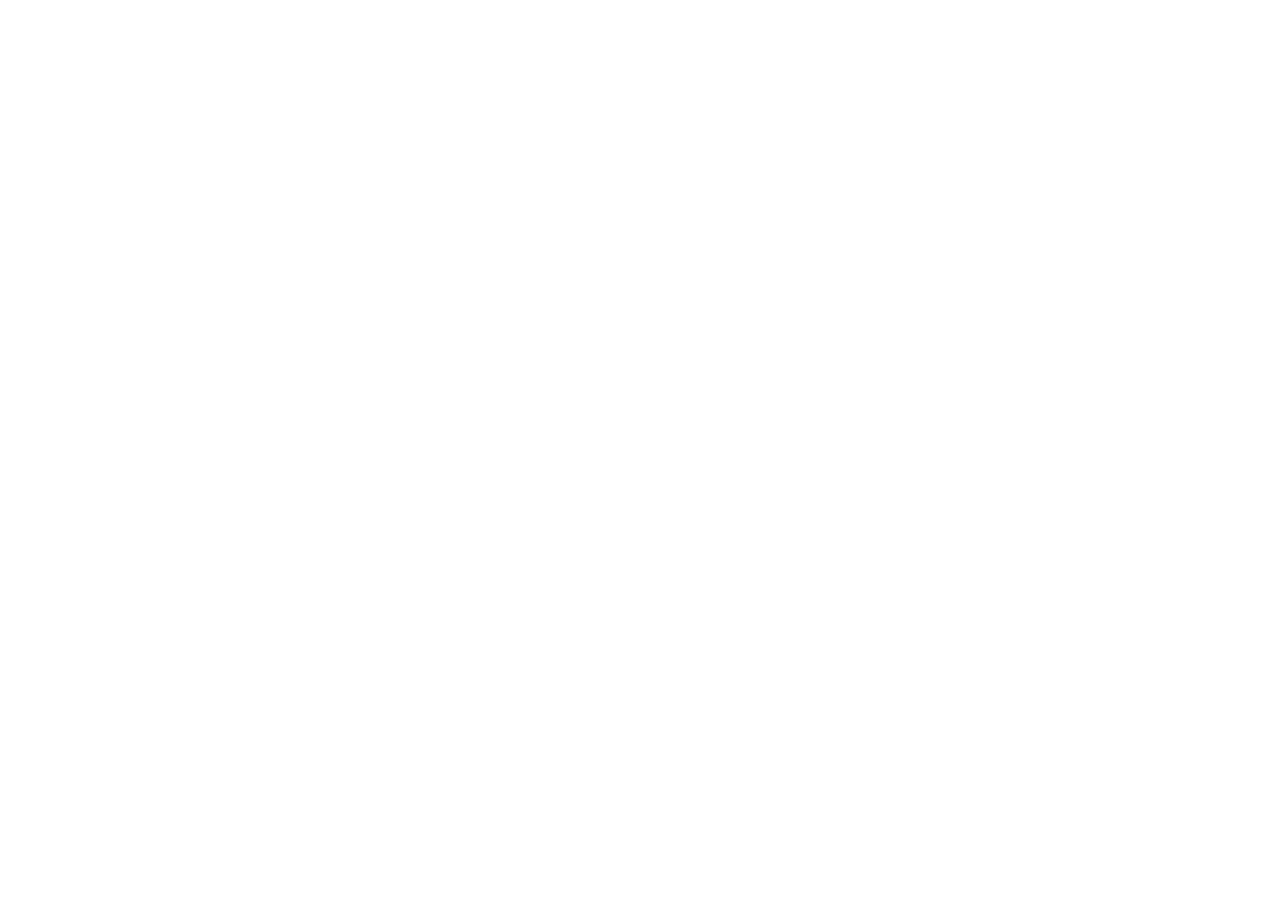
==== index.html @ b3a6216c "Updates" ====
<!DOCTYPE html><html><head><meta charSet="utf-8"/><meta http-equiv="x-ua-compatible" content="ie=edge"/><meta name="viewport" content="width=device-width, initial-scale=1, shrink-to-fit=no"/><meta name="note" content="environment=development"/><title data-react-helmet="true"></title><link rel="icon" href="/favicon-32x32.png?v=4ccd13523eddd3694feac28b19d11786"/><link rel="manifest" href="/manifest.webmanifest"/><meta name="theme-color" content="#02aab0"/><link rel="apple-touch-icon" sizes="48x48" href="/icons/icon-48x48.png?v=4ccd13523eddd3694feac28b19d11786"/><link rel="apple-touch-icon" sizes="72x72" href="/icons/icon-72x72.png?v=4ccd13523eddd3694feac28b19d11786"/><link rel="apple-touch-icon" sizes="96x96" href="/icons/icon-96x96.png?v=4ccd13523eddd3694feac28b19d11786"/><link rel="apple-touch-icon" sizes="144x144" href="/icons/icon-144x144.png?v=4ccd13523eddd3694feac28b19d11786"/><link rel="apple-touch-icon" sizes="192x192" href="/icons/icon-192x192.png?v=4ccd13523eddd3694feac28b19d11786"/><link rel="apple-touch-icon" sizes="256x256" href="/icons/icon-256x256.png?v=4ccd13523eddd3694feac28b19d11786"/><link rel="apple-touch-icon" sizes="384x384" href="/icons/icon-384x384.png?v=4ccd13523eddd3694feac28b19d11786"/><link rel="apple-touch-icon" sizes="512x512" href="/icons/icon-512x512.png?v=4ccd13523eddd3694feac28b19d11786"/><script src="/socket.io/socket.io.js"></script></head><body><div id="___gatsby"></div><script src="/polyfill.js" nomodule=""></script><script src="/commons.js"></script></body></html>
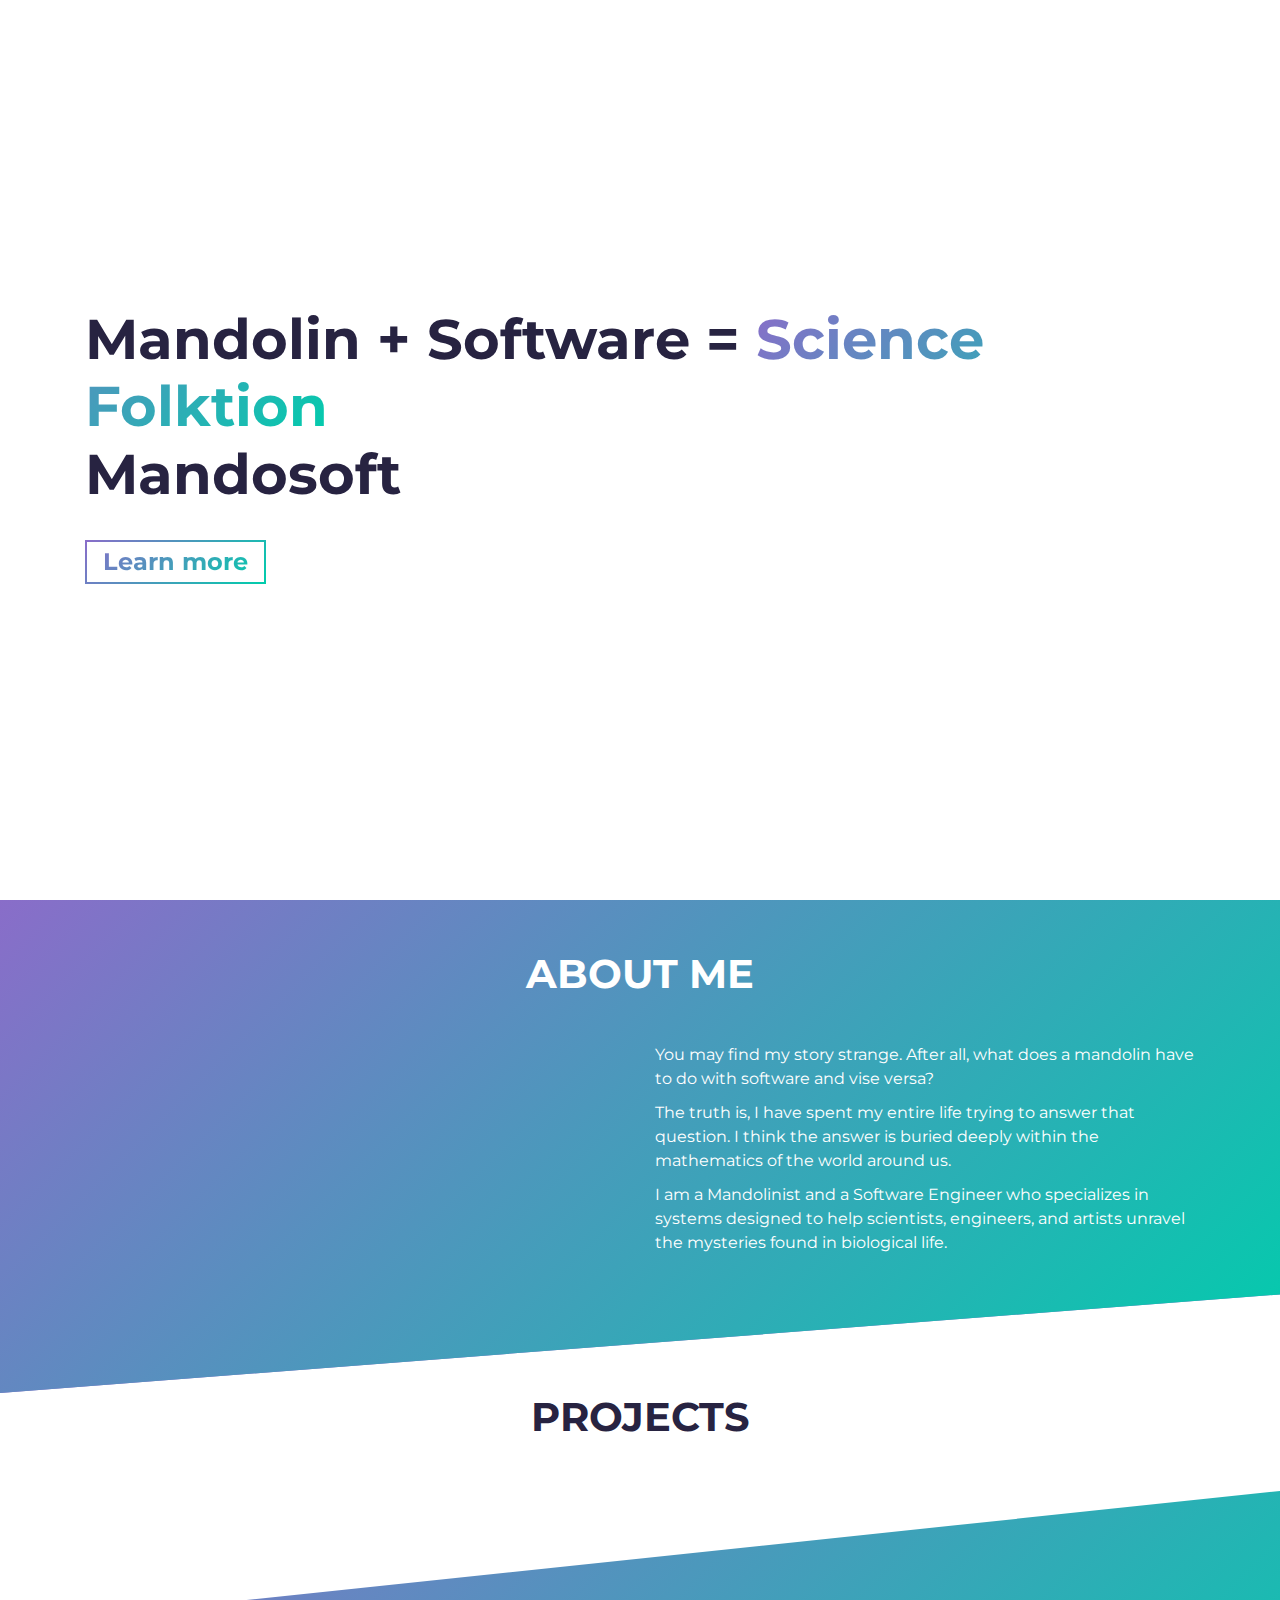
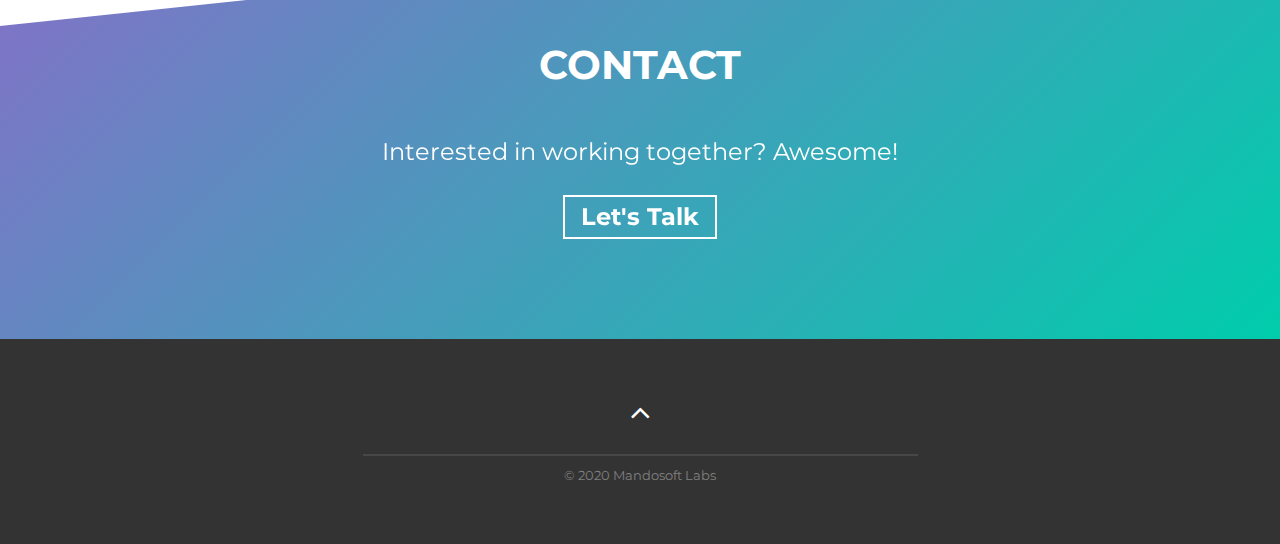
==== commit 7a1632ce: "Updates" ====
--- a/index.html
+++ b/index.html
@@ -1 +1,11 @@
-<!DOCTYPE html><html><head><meta charSet="utf-8"/><meta http-equiv="x-ua-compatible" content="ie=edge"/><meta name="viewport" content="width=device-width, initial-scale=1, shrink-to-fit=no"/><meta name="note" content="environment=development"/><title data-react-helmet="true"></title><link rel="icon" href="/favicon-32x32.png?v=4ccd13523eddd3694feac28b19d11786"/><link rel="manifest" href="/manifest.webmanifest"/><meta name="theme-color" content="#02aab0"/><link rel="apple-touch-icon" sizes="48x48" href="/icons/icon-48x48.png?v=4ccd13523eddd3694feac28b19d11786"/><link rel="apple-touch-icon" sizes="72x72" href="/icons/icon-72x72.png?v=4ccd13523eddd3694feac28b19d11786"/><link rel="apple-touch-icon" sizes="96x96" href="/icons/icon-96x96.png?v=4ccd13523eddd3694feac28b19d11786"/><link rel="apple-touch-icon" sizes="144x144" href="/icons/icon-144x144.png?v=4ccd13523eddd3694feac28b19d11786"/><link rel="apple-touch-icon" sizes="192x192" href="/icons/icon-192x192.png?v=4ccd13523eddd3694feac28b19d11786"/><link rel="apple-touch-icon" sizes="256x256" href="/icons/icon-256x256.png?v=4ccd13523eddd3694feac28b19d11786"/><link rel="apple-touch-icon" sizes="384x384" href="/icons/icon-384x384.png?v=4ccd13523eddd3694feac28b19d11786"/><link rel="apple-touch-icon" sizes="512x512" href="/icons/icon-512x512.png?v=4ccd13523eddd3694feac28b19d11786"/><script src="/socket.io/socket.io.js"></script></head><body><div id="___gatsby"></div><script src="/polyfill.js" nomodule=""></script><script src="/commons.js"></script></body></html>+<!DOCTYPE html><html lang="en"><head><meta charSet="utf-8"/><meta http-equiv="x-ua-compatible" content="ie=edge"/><meta name="viewport" content="width=device-width, initial-scale=1, shrink-to-fit=no"/><style data-href="/styles.7ccc5e0c7867727db716.css">@import url(https://fonts.googleapis.com/css?family=Montserrat:400,700&display=swap);
+/*!
+ * Bootstrap v4.5.0 (https://getbootstrap.com/)
+ * Copyright 2011-2020 The Bootstrap Authors
+ * Copyright 2011-2020 Twitter, Inc.
+ * Licensed under MIT (https://github.com/twbs/bootstrap/blob/master/LICENSE)
+ */:root{--blue:#007bff;--indigo:#6610f2;--purple:#6f42c1;--pink:#e83e8c;--red:#dc3545;--orange:#fd7e14;--yellow:#ffc107;--green:#28a745;--teal:#20c997;--cyan:#17a2b8;--white:#fff;--gray:#6c757d;--gray-dark:#343a40;--primary:#007bff;--secondary:#6c757d;--success:#28a745;--info:#17a2b8;--warning:#ffc107;--danger:#dc3545;--light:#f8f9fa;--dark:#343a40;--breakpoint-xs:0;--breakpoint-sm:576px;--breakpoint-md:768px;--breakpoint-lg:992px;--breakpoint-xl:1200px;--font-family-sans-serif:-apple-system,BlinkMacSystemFont,"Segoe UI",Roboto,"Helvetica Neue",Arial,"Noto Sans",sans-serif,"Apple Color Emoji","Segoe UI Emoji","Segoe UI Symbol","Noto Color Emoji";--font-family-monospace:SFMono-Regular,Menlo,Monaco,Consolas,"Liberation Mono","Courier New",monospace}*,:after,:before{box-sizing:border-box}html{font-family:sans-serif;line-height:1.15;-webkit-text-size-adjust:100%;-webkit-tap-highlight-color:transparent}article,aside,figcaption,figure,footer,header,hgroup,main,nav,section{display:block}body{margin:0;font-family:-apple-system,BlinkMacSystemFont,Segoe UI,Roboto,Helvetica Neue,Arial,Noto Sans,sans-serif,Apple Color Emoji,Segoe UI Emoji,Segoe UI Symbol,Noto Color Emoji;font-size:1rem;font-weight:400;line-height:1.5;color:#212529;text-align:left;background-color:#fff}[tabindex="-1"]:focus:not(:focus-visible){outline:0!important}hr{box-sizing:content-box;height:0;overflow:visible}h1,h2,h3,h4,h5,h6{margin-top:0;margin-bottom:.5rem}p{margin-top:0;margin-bottom:1rem}abbr[data-original-title],abbr[title]{text-decoration:underline;-webkit-text-decoration:underline dotted;text-decoration:underline dotted;cursor:help;border-bottom:0;-webkit-text-decoration-skip-ink:none;text-decoration-skip-ink:none}address{font-style:normal;line-height:inherit}address,dl,ol,ul{margin-bottom:1rem}dl,ol,ul{margin-top:0}ol ol,ol ul,ul ol,ul ul{margin-bottom:0}dt{font-weight:700}dd{margin-bottom:.5rem;margin-left:0}blockquote{margin:0 0 1rem}b,strong{font-weight:bolder}small{font-size:80%}sub,sup{position:relative;font-size:75%;line-height:0;vertical-align:baseline}sub{bottom:-.25em}sup{top:-.5em}a{color:#007bff;text-decoration:none;background-color:transparent}a:hover{color:#0056b3;text-decoration:underline}a:not([href]),a:not([href]):hover{color:inherit;text-decoration:none}code,kbd,pre,samp{font-family:SFMono-Regular,Menlo,Monaco,Consolas,Liberation Mono,Courier New,monospace;font-size:1em}pre{margin-top:0;margin-bottom:1rem;overflow:auto;-ms-overflow-style:scrollbar}figure{margin:0 0 1rem}img{border-style:none}img,svg{vertical-align:middle}svg{overflow:hidden}table{border-collapse:collapse}caption{padding-top:.75rem;padding-bottom:.75rem;color:#6c757d;text-align:left;caption-side:bottom}th{text-align:inherit}label{display:inline-block;margin-bottom:.5rem}button{border-radius:0}button:focus{outline:1px dotted;outline:5px auto -webkit-focus-ring-color}button,input,optgroup,select,textarea{margin:0;font-family:inherit;font-size:inherit;line-height:inherit}button,input{overflow:visible}button,select{text-transform:none}[role=button]{cursor:pointer}select{word-wrap:normal}[type=button],[type=reset],[type=submit],button{-webkit-appearance:button}[type=button]:not(:disabled),[type=reset]:not(:disabled),[type=submit]:not(:disabled),button:not(:disabled){cursor:pointer}[type=button]::-moz-focus-inner,[type=reset]::-moz-focus-inner,[type=submit]::-moz-focus-inner,button::-moz-focus-inner{padding:0;border-style:none}input[type=checkbox],input[type=radio]{box-sizing:border-box;padding:0}textarea{overflow:auto;resize:vertical}fieldset{min-width:0;padding:0;margin:0;border:0}legend{display:block;width:100%;max-width:100%;padding:0;margin-bottom:.5rem;font-size:1.5rem;line-height:inherit;color:inherit;white-space:normal}progress{vertical-align:baseline}[type=number]::-webkit-inner-spin-button,[type=number]::-webkit-outer-spin-button{height:auto}[type=search]{outline-offset:-2px;-webkit-appearance:none}[type=search]::-webkit-search-decoration{-webkit-appearance:none}::-webkit-file-upload-button{font:inherit;-webkit-appearance:button}output{display:inline-block}summary{display:list-item;cursor:pointer}template{display:none}[hidden]{display:none!important}.h1,.h2,.h3,.h4,.h5,.h6,h1,h2,h3,h4,h5,h6{margin-bottom:.5rem;font-weight:500;line-height:1.2}.h1,h1{font-size:2.5rem}.h2,h2{font-size:2rem}.h3,h3{font-size:1.75rem}.h4,h4{font-size:1.5rem}.h5,h5{font-size:1.25rem}.h6,h6{font-size:1rem}.lead{font-size:1.25rem;font-weight:300}.display-1{font-size:6rem}.display-1,.display-2{font-weight:300;line-height:1.2}.display-2{font-size:5.5rem}.display-3{font-size:4.5rem}.display-3,.display-4{font-weight:300;line-height:1.2}.display-4{font-size:3.5rem}hr{margin-top:1rem;margin-bottom:1rem;border:0;border-top:1px solid rgba(0,0,0,.1)}.small,small{font-size:80%;font-weight:400}.mark,mark{padding:.2em;background-color:#fcf8e3}.list-inline,.list-unstyled{padding-left:0;list-style:none}.list-inline-item{display:inline-block}.list-inline-item:not(:last-child){margin-right:.5rem}.initialism{font-size:90%;text-transform:uppercase}.blockquote{margin-bottom:1rem;font-size:1.25rem}.blockquote-footer{display:block;font-size:80%;color:#6c757d}.blockquote-footer:before{content:"\2014\A0"}.img-fluid,.img-thumbnail{max-width:100%;height:auto}.img-thumbnail{padding:.25rem;background-color:#fff;border:1px solid #dee2e6;border-radius:.25rem}.figure{display:inline-block}.figure-img{margin-bottom:.5rem;line-height:1}.figure-caption{font-size:90%;color:#6c757d}code{font-size:87.5%;color:#e83e8c;word-wrap:break-word}a>code{color:inherit}kbd{padding:.2rem .4rem;font-size:87.5%;color:#fff;background-color:#212529;border-radius:.2rem}kbd kbd{padding:0;font-size:100%;font-weight:700}pre{display:block;font-size:87.5%;color:#212529}pre code{font-size:inherit;color:inherit;word-break:normal}.pre-scrollable{max-height:340px;overflow-y:scroll}.container{width:100%;padding-right:15px;padding-left:15px;margin-right:auto;margin-left:auto}@media (min-width:576px){.container{max-width:540px}}@media (min-width:768px){.container{max-width:720px}}@media (min-width:992px){.container{max-width:960px}}@media (min-width:1200px){.container{max-width:1140px}}.container-fluid,.container-lg,.container-md,.container-sm,.container-xl{width:100%;padding-right:15px;padding-left:15px;margin-right:auto;margin-left:auto}@media (min-width:576px){.container,.container-sm{max-width:540px}}@media (min-width:768px){.container,.container-md,.container-sm{max-width:720px}}@media (min-width:992px){.container,.container-lg,.container-md,.container-sm{max-width:960px}}@media (min-width:1200px){.container,.container-lg,.container-md,.container-sm,.container-xl{max-width:1140px}}.row{display:flex;flex-wrap:wrap;margin-right:-15px;margin-left:-15px}.no-gutters{margin-right:0;margin-left:0}.no-gutters>.col,.no-gutters>[class*=col-]{padding-right:0;padding-left:0}.col,.col-1,.col-2,.col-3,.col-4,.col-5,.col-6,.col-7,.col-8,.col-9,.col-10,.col-11,.col-12,.col-auto,.col-lg,.col-lg-1,.col-lg-2,.col-lg-3,.col-lg-4,.col-lg-5,.col-lg-6,.col-lg-7,.col-lg-8,.col-lg-9,.col-lg-10,.col-lg-11,.col-lg-12,.col-lg-auto,.col-md,.col-md-1,.col-md-2,.col-md-3,.col-md-4,.col-md-5,.col-md-6,.col-md-7,.col-md-8,.col-md-9,.col-md-10,.col-md-11,.col-md-12,.col-md-auto,.col-sm,.col-sm-1,.col-sm-2,.col-sm-3,.col-sm-4,.col-sm-5,.col-sm-6,.col-sm-7,.col-sm-8,.col-sm-9,.col-sm-10,.col-sm-11,.col-sm-12,.col-sm-auto,.col-xl,.col-xl-1,.col-xl-2,.col-xl-3,.col-xl-4,.col-xl-5,.col-xl-6,.col-xl-7,.col-xl-8,.col-xl-9,.col-xl-10,.col-xl-11,.col-xl-12,.col-xl-auto{position:relative;width:100%;padding-right:15px;padding-left:15px}.col{flex-basis:0;flex-grow:1;min-width:0;max-width:100%}.row-cols-1>*{flex:0 0 100%;max-width:100%}.row-cols-2>*{flex:0 0 50%;max-width:50%}.row-cols-3>*{flex:0 0 33.333333%;max-width:33.333333%}.row-cols-4>*{flex:0 0 25%;max-width:25%}.row-cols-5>*{flex:0 0 20%;max-width:20%}.row-cols-6>*{flex:0 0 16.666667%;max-width:16.666667%}.col-auto{flex:0 0 auto;width:auto;max-width:100%}.col-1{flex:0 0 8.333333%;max-width:8.333333%}.col-2{flex:0 0 16.666667%;max-width:16.666667%}.col-3{flex:0 0 25%;max-width:25%}.col-4{flex:0 0 33.333333%;max-width:33.333333%}.col-5{flex:0 0 41.666667%;max-width:41.666667%}.col-6{flex:0 0 50%;max-width:50%}.col-7{flex:0 0 58.333333%;max-width:58.333333%}.col-8{flex:0 0 66.666667%;max-width:66.666667%}.col-9{flex:0 0 75%;max-width:75%}.col-10{flex:0 0 83.333333%;max-width:83.333333%}.col-11{flex:0 0 91.666667%;max-width:91.666667%}.col-12{flex:0 0 100%;max-width:100%}.order-first{order:-1}.order-last{order:13}.order-0{order:0}.order-1{order:1}.order-2{order:2}.order-3{order:3}.order-4{order:4}.order-5{order:5}.order-6{order:6}.order-7{order:7}.order-8{order:8}.order-9{order:9}.order-10{order:10}.order-11{order:11}.order-12{order:12}.offset-1{margin-left:8.333333%}.offset-2{margin-left:16.666667%}.offset-3{margin-left:25%}.offset-4{margin-left:33.333333%}.offset-5{margin-left:41.666667%}.offset-6{margin-left:50%}.offset-7{margin-left:58.333333%}.offset-8{margin-left:66.666667%}.offset-9{margin-left:75%}.offset-10{margin-left:83.333333%}.offset-11{margin-left:91.666667%}@media (min-width:576px){.col-sm{flex-basis:0;flex-grow:1;min-width:0;max-width:100%}.row-cols-sm-1>*{flex:0 0 100%;max-width:100%}.row-cols-sm-2>*{flex:0 0 50%;max-width:50%}.row-cols-sm-3>*{flex:0 0 33.333333%;max-width:33.333333%}.row-cols-sm-4>*{flex:0 0 25%;max-width:25%}.row-cols-sm-5>*{flex:0 0 20%;max-width:20%}.row-cols-sm-6>*{flex:0 0 16.666667%;max-width:16.666667%}.col-sm-auto{flex:0 0 auto;width:auto;max-width:100%}.col-sm-1{flex:0 0 8.333333%;max-width:8.333333%}.col-sm-2{flex:0 0 16.666667%;max-width:16.666667%}.col-sm-3{flex:0 0 25%;max-width:25%}.col-sm-4{flex:0 0 33.333333%;max-width:33.333333%}.col-sm-5{flex:0 0 41.666667%;max-width:41.666667%}.col-sm-6{flex:0 0 50%;max-width:50%}.col-sm-7{flex:0 0 58.333333%;max-width:58.333333%}.col-sm-8{flex:0 0 66.666667%;max-width:66.666667%}.col-sm-9{flex:0 0 75%;max-width:75%}.col-sm-10{flex:0 0 83.333333%;max-width:83.333333%}.col-sm-11{flex:0 0 91.666667%;max-width:91.666667%}.col-sm-12{flex:0 0 100%;max-width:100%}.order-sm-first{order:-1}.order-sm-last{order:13}.order-sm-0{order:0}.order-sm-1{order:1}.order-sm-2{order:2}.order-sm-3{order:3}.order-sm-4{order:4}.order-sm-5{order:5}.order-sm-6{order:6}.order-sm-7{order:7}.order-sm-8{order:8}.order-sm-9{order:9}.order-sm-10{order:10}.order-sm-11{order:11}.order-sm-12{order:12}.offset-sm-0{margin-left:0}.offset-sm-1{margin-left:8.333333%}.offset-sm-2{margin-left:16.666667%}.offset-sm-3{margin-left:25%}.offset-sm-4{margin-left:33.333333%}.offset-sm-5{margin-left:41.666667%}.offset-sm-6{margin-left:50%}.offset-sm-7{margin-left:58.333333%}.offset-sm-8{margin-left:66.666667%}.offset-sm-9{margin-left:75%}.offset-sm-10{margin-left:83.333333%}.offset-sm-11{margin-left:91.666667%}}@media (min-width:768px){.col-md{flex-basis:0;flex-grow:1;min-width:0;max-width:100%}.row-cols-md-1>*{flex:0 0 100%;max-width:100%}.row-cols-md-2>*{flex:0 0 50%;max-width:50%}.row-cols-md-3>*{flex:0 0 33.333333%;max-width:33.333333%}.row-cols-md-4>*{flex:0 0 25%;max-width:25%}.row-cols-md-5>*{flex:0 0 20%;max-width:20%}.row-cols-md-6>*{flex:0 0 16.666667%;max-width:16.666667%}.col-md-auto{flex:0 0 auto;width:auto;max-width:100%}.col-md-1{flex:0 0 8.333333%;max-width:8.333333%}.col-md-2{flex:0 0 16.666667%;max-width:16.666667%}.col-md-3{flex:0 0 25%;max-width:25%}.col-md-4{flex:0 0 33.333333%;max-width:33.333333%}.col-md-5{flex:0 0 41.666667%;max-width:41.666667%}.col-md-6{flex:0 0 50%;max-width:50%}.col-md-7{flex:0 0 58.333333%;max-width:58.333333%}.col-md-8{flex:0 0 66.666667%;max-width:66.666667%}.col-md-9{flex:0 0 75%;max-width:75%}.col-md-10{flex:0 0 83.333333%;max-width:83.333333%}.col-md-11{flex:0 0 91.666667%;max-width:91.666667%}.col-md-12{flex:0 0 100%;max-width:100%}.order-md-first{order:-1}.order-md-last{order:13}.order-md-0{order:0}.order-md-1{order:1}.order-md-2{order:2}.order-md-3{order:3}.order-md-4{order:4}.order-md-5{order:5}.order-md-6{order:6}.order-md-7{order:7}.order-md-8{order:8}.order-md-9{order:9}.order-md-10{order:10}.order-md-11{order:11}.order-md-12{order:12}.offset-md-0{margin-left:0}.offset-md-1{margin-left:8.333333%}.offset-md-2{margin-left:16.666667%}.offset-md-3{margin-left:25%}.offset-md-4{margin-left:33.333333%}.offset-md-5{margin-left:41.666667%}.offset-md-6{margin-left:50%}.offset-md-7{margin-left:58.333333%}.offset-md-8{margin-left:66.666667%}.offset-md-9{margin-left:75%}.offset-md-10{margin-left:83.333333%}.offset-md-11{margin-left:91.666667%}}@media (min-width:992px){.col-lg{flex-basis:0;flex-grow:1;min-width:0;max-width:100%}.row-cols-lg-1>*{flex:0 0 100%;max-width:100%}.row-cols-lg-2>*{flex:0 0 50%;max-width:50%}.row-cols-lg-3>*{flex:0 0 33.333333%;max-width:33.333333%}.row-cols-lg-4>*{flex:0 0 25%;max-width:25%}.row-cols-lg-5>*{flex:0 0 20%;max-width:20%}.row-cols-lg-6>*{flex:0 0 16.666667%;max-width:16.666667%}.col-lg-auto{flex:0 0 auto;width:auto;max-width:100%}.col-lg-1{flex:0 0 8.333333%;max-width:8.333333%}.col-lg-2{flex:0 0 16.666667%;max-width:16.666667%}.col-lg-3{flex:0 0 25%;max-width:25%}.col-lg-4{flex:0 0 33.333333%;max-width:33.333333%}.col-lg-5{flex:0 0 41.666667%;max-width:41.666667%}.col-lg-6{flex:0 0 50%;max-width:50%}.col-lg-7{flex:0 0 58.333333%;max-width:58.333333%}.col-lg-8{flex:0 0 66.666667%;max-width:66.666667%}.col-lg-9{flex:0 0 75%;max-width:75%}.col-lg-10{flex:0 0 83.333333%;max-width:83.333333%}.col-lg-11{flex:0 0 91.666667%;max-width:91.666667%}.col-lg-12{flex:0 0 100%;max-width:100%}.order-lg-first{order:-1}.order-lg-last{order:13}.order-lg-0{order:0}.order-lg-1{order:1}.order-lg-2{order:2}.order-lg-3{order:3}.order-lg-4{order:4}.order-lg-5{order:5}.order-lg-6{order:6}.order-lg-7{order:7}.order-lg-8{order:8}.order-lg-9{order:9}.order-lg-10{order:10}.order-lg-11{order:11}.order-lg-12{order:12}.offset-lg-0{margin-left:0}.offset-lg-1{margin-left:8.333333%}.offset-lg-2{margin-left:16.666667%}.offset-lg-3{margin-left:25%}.offset-lg-4{margin-left:33.333333%}.offset-lg-5{margin-left:41.666667%}.offset-lg-6{margin-left:50%}.offset-lg-7{margin-left:58.333333%}.offset-lg-8{margin-left:66.666667%}.offset-lg-9{margin-left:75%}.offset-lg-10{margin-left:83.333333%}.offset-lg-11{margin-left:91.666667%}}@media (min-width:1200px){.col-xl{flex-basis:0;flex-grow:1;min-width:0;max-width:100%}.row-cols-xl-1>*{flex:0 0 100%;max-width:100%}.row-cols-xl-2>*{flex:0 0 50%;max-width:50%}.row-cols-xl-3>*{flex:0 0 33.333333%;max-width:33.333333%}.row-cols-xl-4>*{flex:0 0 25%;max-width:25%}.row-cols-xl-5>*{flex:0 0 20%;max-width:20%}.row-cols-xl-6>*{flex:0 0 16.666667%;max-width:16.666667%}.col-xl-auto{flex:0 0 auto;width:auto;max-width:100%}.col-xl-1{flex:0 0 8.333333%;max-width:8.333333%}.col-xl-2{flex:0 0 16.666667%;max-width:16.666667%}.col-xl-3{flex:0 0 25%;max-width:25%}.col-xl-4{flex:0 0 33.333333%;max-width:33.333333%}.col-xl-5{flex:0 0 41.666667%;max-width:41.666667%}.col-xl-6{flex:0 0 50%;max-width:50%}.col-xl-7{flex:0 0 58.333333%;max-width:58.333333%}.col-xl-8{flex:0 0 66.666667%;max-width:66.666667%}.col-xl-9{flex:0 0 75%;max-width:75%}.col-xl-10{flex:0 0 83.333333%;max-width:83.333333%}.col-xl-11{flex:0 0 91.666667%;max-width:91.666667%}.col-xl-12{flex:0 0 100%;max-width:100%}.order-xl-first{order:-1}.order-xl-last{order:13}.order-xl-0{order:0}.order-xl-1{order:1}.order-xl-2{order:2}.order-xl-3{order:3}.order-xl-4{order:4}.order-xl-5{order:5}.order-xl-6{order:6}.order-xl-7{order:7}.order-xl-8{order:8}.order-xl-9{order:9}.order-xl-10{order:10}.order-xl-11{order:11}.order-xl-12{order:12}.offset-xl-0{margin-left:0}.offset-xl-1{margin-left:8.333333%}.offset-xl-2{margin-left:16.666667%}.offset-xl-3{margin-left:25%}.offset-xl-4{margin-left:33.333333%}.offset-xl-5{margin-left:41.666667%}.offset-xl-6{margin-left:50%}.offset-xl-7{margin-left:58.333333%}.offset-xl-8{margin-left:66.666667%}.offset-xl-9{margin-left:75%}.offset-xl-10{margin-left:83.333333%}.offset-xl-11{margin-left:91.666667%}}.table{width:100%;margin-bottom:1rem;color:#212529}.table td,.table th{padding:.75rem;vertical-align:top;border-top:1px solid #dee2e6}.table thead th{vertical-align:bottom;border-bottom:2px solid #dee2e6}.table tbody+tbody{border-top:2px solid #dee2e6}.table-sm td,.table-sm th{padding:.3rem}.table-bordered,.table-bordered td,.table-bordered th{border:1px solid #dee2e6}.table-bordered thead td,.table-bordered thead th{border-bottom-width:2px}.table-borderless tbody+tbody,.table-borderless td,.table-borderless th,.table-borderless thead th{border:0}.table-striped tbody tr:nth-of-type(odd){background-color:rgba(0,0,0,.05)}.table-hover tbody tr:hover{color:#212529;background-color:rgba(0,0,0,.075)}.table-primary,.table-primary>td,.table-primary>th{background-color:#b8daff}.table-primary tbody+tbody,.table-primary td,.table-primary th,.table-primary thead th{border-color:#7abaff}.table-hover .table-primary:hover,.table-hover .table-primary:hover>td,.table-hover .table-primary:hover>th{background-color:#9fcdff}.table-secondary,.table-secondary>td,.table-secondary>th{background-color:#d6d8db}.table-secondary tbody+tbody,.table-secondary td,.table-secondary th,.table-secondary thead th{border-color:#b3b7bb}.table-hover .table-secondary:hover,.table-hover .table-secondary:hover>td,.table-hover .table-secondary:hover>th{background-color:#c8cbcf}.table-success,.table-success>td,.table-success>th{background-color:#c3e6cb}.table-success tbody+tbody,.table-success td,.table-success th,.table-success thead th{border-color:#8fd19e}.table-hover .table-success:hover,.table-hover .table-success:hover>td,.table-hover .table-success:hover>th{background-color:#b1dfbb}.table-info,.table-info>td,.table-info>th{background-color:#bee5eb}.table-info tbody+tbody,.table-info td,.table-info th,.table-info thead th{border-color:#86cfda}.table-hover .table-info:hover,.table-hover .table-info:hover>td,.table-hover .table-info:hover>th{background-color:#abdde5}.table-warning,.table-warning>td,.table-warning>th{background-color:#ffeeba}.table-warning tbody+tbody,.table-warning td,.table-warning th,.table-warning thead th{border-color:#ffdf7e}.table-hover .table-warning:hover,.table-hover .table-warning:hover>td,.table-hover .table-warning:hover>th{background-color:#ffe8a1}.table-danger,.table-danger>td,.table-danger>th{background-color:#f5c6cb}.table-danger tbody+tbody,.table-danger td,.table-danger th,.table-danger thead th{border-color:#ed969e}.table-hover .table-danger:hover,.table-hover .table-danger:hover>td,.table-hover .table-danger:hover>th{background-color:#f1b0b7}.table-light,.table-light>td,.table-light>th{background-color:#fdfdfe}.table-light tbody+tbody,.table-light td,.table-light th,.table-light thead th{border-color:#fbfcfc}.table-hover .table-light:hover,.table-hover .table-light:hover>td,.table-hover .table-light:hover>th{background-color:#ececf6}.table-dark,.table-dark>td,.table-dark>th{background-color:#c6c8ca}.table-dark tbody+tbody,.table-dark td,.table-dark th,.table-dark thead th{border-color:#95999c}.table-hover .table-dark:hover,.table-hover .table-dark:hover>td,.table-hover .table-dark:hover>th{background-color:#b9bbbe}.table-active,.table-active>td,.table-active>th,.table-hover .table-active:hover,.table-hover .table-active:hover>td,.table-hover .table-active:hover>th{background-color:rgba(0,0,0,.075)}.table .thead-dark th{color:#fff;background-color:#343a40;border-color:#454d55}.table .thead-light th{color:#495057;background-color:#e9ecef;border-color:#dee2e6}.table-dark{color:#fff;background-color:#343a40}.table-dark td,.table-dark th,.table-dark thead th{border-color:#454d55}.table-dark.table-bordered{border:0}.table-dark.table-striped tbody tr:nth-of-type(odd){background-color:hsla(0,0%,100%,.05)}.table-dark.table-hover tbody tr:hover{color:#fff;background-color:hsla(0,0%,100%,.075)}@media (max-width:575.98px){.table-responsive-sm{display:block;width:100%;overflow-x:auto;-webkit-overflow-scrolling:touch}.table-responsive-sm>.table-bordered{border:0}}@media (max-width:767.98px){.table-responsive-md{display:block;width:100%;overflow-x:auto;-webkit-overflow-scrolling:touch}.table-responsive-md>.table-bordered{border:0}}@media (max-width:991.98px){.table-responsive-lg{display:block;width:100%;overflow-x:auto;-webkit-overflow-scrolling:touch}.table-responsive-lg>.table-bordered{border:0}}@media (max-width:1199.98px){.table-responsive-xl{display:block;width:100%;overflow-x:auto;-webkit-overflow-scrolling:touch}.table-responsive-xl>.table-bordered{border:0}}.table-responsive{display:block;width:100%;overflow-x:auto;-webkit-overflow-scrolling:touch}.table-responsive>.table-bordered{border:0}.form-control{display:block;width:100%;height:calc(1.5em + .75rem + 2px);padding:.375rem .75rem;font-size:1rem;font-weight:400;line-height:1.5;color:#495057;background-color:#fff;background-clip:padding-box;border:1px solid #ced4da;border-radius:.25rem;transition:border-color .15s ease-in-out,box-shadow .15s ease-in-out}@media (prefers-reduced-motion:reduce){.form-control{transition:none}}.form-control::-ms-expand{background-color:transparent;border:0}.form-control:-moz-focusring{color:transparent;text-shadow:0 0 0 #495057}.form-control:focus{color:#495057;background-color:#fff;border-color:#80bdff;outline:0;box-shadow:0 0 0 .2rem rgba(0,123,255,.25)}.form-control::-webkit-input-placeholder{color:#6c757d;opacity:1}.form-control:-ms-input-placeholder{color:#6c757d;opacity:1}.form-control::-ms-input-placeholder{color:#6c757d;opacity:1}.form-control::placeholder{color:#6c757d;opacity:1}.form-control:disabled,.form-control[readonly]{background-color:#e9ecef;opacity:1}input[type=date].form-control,input[type=datetime-local].form-control,input[type=month].form-control,input[type=time].form-control{-webkit-appearance:none;-moz-appearance:none;appearance:none}select.form-control:focus::-ms-value{color:#495057;background-color:#fff}.form-control-file,.form-control-range{display:block;width:100%}.col-form-label{padding-top:calc(.375rem + 1px);padding-bottom:calc(.375rem + 1px);margin-bottom:0;font-size:inherit;line-height:1.5}.col-form-label-lg{padding-top:calc(.5rem + 1px);padding-bottom:calc(.5rem + 1px);font-size:1.25rem;line-height:1.5}.col-form-label-sm{padding-top:calc(.25rem + 1px);padding-bottom:calc(.25rem + 1px);font-size:.875rem;line-height:1.5}.form-control-plaintext{display:block;width:100%;padding:.375rem 0;margin-bottom:0;font-size:1rem;line-height:1.5;color:#212529;background-color:transparent;border:solid transparent;border-width:1px 0}.form-control-plaintext.form-control-lg,.form-control-plaintext.form-control-sm{padding-right:0;padding-left:0}.form-control-sm{height:calc(1.5em + .5rem + 2px);padding:.25rem .5rem;font-size:.875rem;line-height:1.5;border-radius:.2rem}.form-control-lg{height:calc(1.5em + 1rem + 2px);padding:.5rem 1rem;font-size:1.25rem;line-height:1.5;border-radius:.3rem}select.form-control[multiple],select.form-control[size],textarea.form-control{height:auto}.form-group{margin-bottom:1rem}.form-text{display:block;margin-top:.25rem}.form-row{display:flex;flex-wrap:wrap;margin-right:-5px;margin-left:-5px}.form-row>.col,.form-row>[class*=col-]{padding-right:5px;padding-left:5px}.form-check{position:relative;display:block;padding-left:1.25rem}.form-check-input{position:absolute;margin-top:.3rem;margin-left:-1.25rem}.form-check-input:disabled~.form-check-label,.form-check-input[disabled]~.form-check-label{color:#6c757d}.form-check-label{margin-bottom:0}.form-check-inline{display:inline-flex;align-items:center;padding-left:0;margin-right:.75rem}.form-check-inline .form-check-input{position:static;margin-top:0;margin-right:.3125rem;margin-left:0}.valid-feedback{display:none;width:100%;margin-top:.25rem;font-size:80%;color:#28a745}.valid-tooltip{position:absolute;top:100%;z-index:5;display:none;max-width:100%;padding:.25rem .5rem;margin-top:.1rem;font-size:.875rem;line-height:1.5;color:#fff;background-color:rgba(40,167,69,.9);border-radius:.25rem}.is-valid~.valid-feedback,.is-valid~.valid-tooltip,.was-validated :valid~.valid-feedback,.was-validated :valid~.valid-tooltip{display:block}.form-control.is-valid,.was-validated .form-control:valid{border-color:#28a745;padding-right:calc(1.5em + .75rem);background-image:url("data:image/svg+xml;charset=utf-8,%3Csvg xmlns='http://www.w3.org/2000/svg' width='8' height='8' viewBox='0 0 8 8'%3E%3Cpath fill='%2328a745' d='M2.3 6.73L.6 4.53c-.4-1.04.46-1.4 1.1-.8l1.1 1.4 3.4-3.8c.6-.63 1.6-.27 1.2.7l-4 4.6c-.43.5-.8.4-1.1.1z'/%3E%3C/svg%3E");background-repeat:no-repeat;background-position:right calc(.375em + .1875rem) center;background-size:calc(.75em + .375rem) calc(.75em + .375rem)}.form-control.is-valid:focus,.was-validated .form-control:valid:focus{border-color:#28a745;box-shadow:0 0 0 .2rem rgba(40,167,69,.25)}.was-validated textarea.form-control:valid,textarea.form-control.is-valid{padding-right:calc(1.5em + .75rem);background-position:top calc(.375em + .1875rem) right calc(.375em + .1875rem)}.custom-select.is-valid,.was-validated .custom-select:valid{border-color:#28a745;padding-right:calc(.75em + 2.3125rem);background:url("data:image/svg+xml;charset=utf-8,%3Csvg xmlns='http://www.w3.org/2000/svg' width='4' height='5' viewBox='0 0 4 5'%3E%3Cpath fill='%23343a40' d='M2 0L0 2h4zm0 5L0 3h4z'/%3E%3C/svg%3E") no-repeat right .75rem center/8px 10px,url("data:image/svg+xml;charset=utf-8,%3Csvg xmlns='http://www.w3.org/2000/svg' width='8' height='8' viewBox='0 0 8 8'%3E%3Cpath fill='%2328a745' d='M2.3 6.73L.6 4.53c-.4-1.04.46-1.4 1.1-.8l1.1 1.4 3.4-3.8c.6-.63 1.6-.27 1.2.7l-4 4.6c-.43.5-.8.4-1.1.1z'/%3E%3C/svg%3E") #fff no-repeat center right 1.75rem/calc(.75em + .375rem) calc(.75em + .375rem)}.custom-select.is-valid:focus,.was-validated .custom-select:valid:focus{border-color:#28a745;box-shadow:0 0 0 .2rem rgba(40,167,69,.25)}.form-check-input.is-valid~.form-check-label,.was-validated .form-check-input:valid~.form-check-label{color:#28a745}.form-check-input.is-valid~.valid-feedback,.form-check-input.is-valid~.valid-tooltip,.was-validated .form-check-input:valid~.valid-feedback,.was-validated .form-check-input:valid~.valid-tooltip{display:block}.custom-control-input.is-valid~.custom-control-label,.was-validated .custom-control-input:valid~.custom-control-label{color:#28a745}.custom-control-input.is-valid~.custom-control-label:before,.was-validated .custom-control-input:valid~.custom-control-label:before{border-color:#28a745}.custom-control-input.is-valid:checked~.custom-control-label:before,.was-validated .custom-control-input:valid:checked~.custom-control-label:before{border-color:#34ce57;background-color:#34ce57}.custom-control-input.is-valid:focus~.custom-control-label:before,.was-validated .custom-control-input:valid:focus~.custom-control-label:before{box-shadow:0 0 0 .2rem rgba(40,167,69,.25)}.custom-control-input.is-valid:focus:not(:checked)~.custom-control-label:before,.custom-file-input.is-valid~.custom-file-label,.was-validated .custom-control-input:valid:focus:not(:checked)~.custom-control-label:before,.was-validated .custom-file-input:valid~.custom-file-label{border-color:#28a745}.custom-file-input.is-valid:focus~.custom-file-label,.was-validated .custom-file-input:valid:focus~.custom-file-label{border-color:#28a745;box-shadow:0 0 0 .2rem rgba(40,167,69,.25)}.invalid-feedback{display:none;width:100%;margin-top:.25rem;font-size:80%;color:#dc3545}.invalid-tooltip{position:absolute;top:100%;z-index:5;display:none;max-width:100%;padding:.25rem .5rem;margin-top:.1rem;font-size:.875rem;line-height:1.5;color:#fff;background-color:rgba(220,53,69,.9);border-radius:.25rem}.is-invalid~.invalid-feedback,.is-invalid~.invalid-tooltip,.was-validated :invalid~.invalid-feedback,.was-validated :invalid~.invalid-tooltip{display:block}.form-control.is-invalid,.was-validated .form-control:invalid{border-color:#dc3545;padding-right:calc(1.5em + .75rem);background-image:url("data:image/svg+xml;charset=utf-8,%3Csvg xmlns='http://www.w3.org/2000/svg' width='12' height='12' fill='none' stroke='%23dc3545' viewBox='0 0 12 12'%3E%3Ccircle cx='6' cy='6' r='4.5'/%3E%3Cpath stroke-linejoin='round' d='M5.8 3.6h.4L6 6.5z'/%3E%3Ccircle cx='6' cy='8.2' r='.6' fill='%23dc3545' stroke='none'/%3E%3C/svg%3E");background-repeat:no-repeat;background-position:right calc(.375em + .1875rem) center;background-size:calc(.75em + .375rem) calc(.75em + .375rem)}.form-control.is-invalid:focus,.was-validated .form-control:invalid:focus{border-color:#dc3545;box-shadow:0 0 0 .2rem rgba(220,53,69,.25)}.was-validated textarea.form-control:invalid,textarea.form-control.is-invalid{padding-right:calc(1.5em + .75rem);background-position:top calc(.375em + .1875rem) right calc(.375em + .1875rem)}.custom-select.is-invalid,.was-validated .custom-select:invalid{border-color:#dc3545;padding-right:calc(.75em + 2.3125rem);background:url("data:image/svg+xml;charset=utf-8,%3Csvg xmlns='http://www.w3.org/2000/svg' width='4' height='5' viewBox='0 0 4 5'%3E%3Cpath fill='%23343a40' d='M2 0L0 2h4zm0 5L0 3h4z'/%3E%3C/svg%3E") no-repeat right .75rem center/8px 10px,url("data:image/svg+xml;charset=utf-8,%3Csvg xmlns='http://www.w3.org/2000/svg' width='12' height='12' fill='none' stroke='%23dc3545' viewBox='0 0 12 12'%3E%3Ccircle cx='6' cy='6' r='4.5'/%3E%3Cpath stroke-linejoin='round' d='M5.8 3.6h.4L6 6.5z'/%3E%3Ccircle cx='6' cy='8.2' r='.6' fill='%23dc3545' stroke='none'/%3E%3C/svg%3E") #fff no-repeat center right 1.75rem/calc(.75em + .375rem) calc(.75em + .375rem)}.custom-select.is-invalid:focus,.was-validated .custom-select:invalid:focus{border-color:#dc3545;box-shadow:0 0 0 .2rem rgba(220,53,69,.25)}.form-check-input.is-invalid~.form-check-label,.was-validated .form-check-input:invalid~.form-check-label{color:#dc3545}.form-check-input.is-invalid~.invalid-feedback,.form-check-input.is-invalid~.invalid-tooltip,.was-validated .form-check-input:invalid~.invalid-feedback,.was-validated .form-check-input:invalid~.invalid-tooltip{display:block}.custom-control-input.is-invalid~.custom-control-label,.was-validated .custom-control-input:invalid~.custom-control-label{color:#dc3545}.custom-control-input.is-invalid~.custom-control-label:before,.was-validated .custom-control-input:invalid~.custom-control-label:before{border-color:#dc3545}.custom-control-input.is-invalid:checked~.custom-control-label:before,.was-validated .custom-control-input:invalid:checked~.custom-control-label:before{border-color:#e4606d;background-color:#e4606d}.custom-control-input.is-invalid:focus~.custom-control-label:before,.was-validated .custom-control-input:invalid:focus~.custom-control-label:before{box-shadow:0 0 0 .2rem rgba(220,53,69,.25)}.custom-control-input.is-invalid:focus:not(:checked)~.custom-control-label:before,.custom-file-input.is-invalid~.custom-file-label,.was-validated .custom-control-input:invalid:focus:not(:checked)~.custom-control-label:before,.was-validated .custom-file-input:invalid~.custom-file-label{border-color:#dc3545}.custom-file-input.is-invalid:focus~.custom-file-label,.was-validated .custom-file-input:invalid:focus~.custom-file-label{border-color:#dc3545;box-shadow:0 0 0 .2rem rgba(220,53,69,.25)}.form-inline{display:flex;flex-flow:row wrap;align-items:center}.form-inline .form-check{width:100%}@media (min-width:576px){.form-inline label{justify-content:center}.form-inline .form-group,.form-inline label{display:flex;align-items:center;margin-bottom:0}.form-inline .form-group{flex:0 0 auto;flex-flow:row wrap}.form-inline .form-control{display:inline-block;width:auto;vertical-align:middle}.form-inline .form-control-plaintext{display:inline-block}.form-inline .custom-select,.form-inline .input-group{width:auto}.form-inline .form-check{display:flex;align-items:center;justify-content:center;width:auto;padding-left:0}.form-inline .form-check-input{position:relative;flex-shrink:0;margin-top:0;margin-right:.25rem;margin-left:0}.form-inline .custom-control{align-items:center;justify-content:center}.form-inline .custom-control-label{margin-bottom:0}}.btn{display:inline-block;font-weight:400;color:#212529;text-align:center;vertical-align:middle;-webkit-user-select:none;-moz-user-select:none;-ms-user-select:none;user-select:none;background-color:transparent;border:1px solid transparent;padding:.375rem .75rem;font-size:1rem;line-height:1.5;border-radius:.25rem;transition:color .15s ease-in-out,background-color .15s ease-in-out,border-color .15s ease-in-out,box-shadow .15s ease-in-out}@media (prefers-reduced-motion:reduce){.btn{transition:none}}.btn:hover{color:#212529;text-decoration:none}.btn.focus,.btn:focus{outline:0;box-shadow:0 0 0 .2rem rgba(0,123,255,.25)}.btn.disabled,.btn:disabled{opacity:.65}.btn:not(:disabled):not(.disabled){cursor:pointer}a.btn.disabled,fieldset:disabled a.btn{pointer-events:none}.btn-primary{color:#fff;background-color:#007bff;border-color:#007bff}.btn-primary.focus,.btn-primary:focus,.btn-primary:hover{color:#fff;background-color:#0069d9;border-color:#0062cc}.btn-primary.focus,.btn-primary:focus{box-shadow:0 0 0 .2rem rgba(38,143,255,.5)}.btn-primary.disabled,.btn-primary:disabled{color:#fff;background-color:#007bff;border-color:#007bff}.btn-primary:not(:disabled):not(.disabled).active,.btn-primary:not(:disabled):not(.disabled):active,.show>.btn-primary.dropdown-toggle{color:#fff;background-color:#0062cc;border-color:#005cbf}.btn-primary:not(:disabled):not(.disabled).active:focus,.btn-primary:not(:disabled):not(.disabled):active:focus,.show>.btn-primary.dropdown-toggle:focus{box-shadow:0 0 0 .2rem rgba(38,143,255,.5)}.btn-secondary{color:#fff;background-color:#6c757d;border-color:#6c757d}.btn-secondary.focus,.btn-secondary:focus,.btn-secondary:hover{color:#fff;background-color:#5a6268;border-color:#545b62}.btn-secondary.focus,.btn-secondary:focus{box-shadow:0 0 0 .2rem rgba(130,138,145,.5)}.btn-secondary.disabled,.btn-secondary:disabled{color:#fff;background-color:#6c757d;border-color:#6c757d}.btn-secondary:not(:disabled):not(.disabled).active,.btn-secondary:not(:disabled):not(.disabled):active,.show>.btn-secondary.dropdown-toggle{color:#fff;background-color:#545b62;border-color:#4e555b}.btn-secondary:not(:disabled):not(.disabled).active:focus,.btn-secondary:not(:disabled):not(.disabled):active:focus,.show>.btn-secondary.dropdown-toggle:focus{box-shadow:0 0 0 .2rem rgba(130,138,145,.5)}.btn-success{color:#fff;background-color:#28a745;border-color:#28a745}.btn-success.focus,.btn-success:focus,.btn-success:hover{color:#fff;background-color:#218838;border-color:#1e7e34}.btn-success.focus,.btn-success:focus{box-shadow:0 0 0 .2rem rgba(72,180,97,.5)}.btn-success.disabled,.btn-success:disabled{color:#fff;background-color:#28a745;border-color:#28a745}.btn-success:not(:disabled):not(.disabled).active,.btn-success:not(:disabled):not(.disabled):active,.show>.btn-success.dropdown-toggle{color:#fff;background-color:#1e7e34;border-color:#1c7430}.btn-success:not(:disabled):not(.disabled).active:focus,.btn-success:not(:disabled):not(.disabled):active:focus,.show>.btn-success.dropdown-toggle:focus{box-shadow:0 0 0 .2rem rgba(72,180,97,.5)}.btn-info{color:#fff;background-color:#17a2b8;border-color:#17a2b8}.btn-info.focus,.btn-info:focus,.btn-info:hover{color:#fff;background-color:#138496;border-color:#117a8b}.btn-info.focus,.btn-info:focus{box-shadow:0 0 0 .2rem rgba(58,176,195,.5)}.btn-info.disabled,.btn-info:disabled{color:#fff;background-color:#17a2b8;border-color:#17a2b8}.btn-info:not(:disabled):not(.disabled).active,.btn-info:not(:disabled):not(.disabled):active,.show>.btn-info.dropdown-toggle{color:#fff;background-color:#117a8b;border-color:#10707f}.btn-info:not(:disabled):not(.disabled).active:focus,.btn-info:not(:disabled):not(.disabled):active:focus,.show>.btn-info.dropdown-toggle:focus{box-shadow:0 0 0 .2rem rgba(58,176,195,.5)}.btn-warning{color:#212529;background-color:#ffc107;border-color:#ffc107}.btn-warning.focus,.btn-warning:focus,.btn-warning:hover{color:#212529;background-color:#e0a800;border-color:#d39e00}.btn-warning.focus,.btn-warning:focus{box-shadow:0 0 0 .2rem rgba(222,170,12,.5)}.btn-warning.disabled,.btn-warning:disabled{color:#212529;background-color:#ffc107;border-color:#ffc107}.btn-warning:not(:disabled):not(.disabled).active,.btn-warning:not(:disabled):not(.disabled):active,.show>.btn-warning.dropdown-toggle{color:#212529;background-color:#d39e00;border-color:#c69500}.btn-warning:not(:disabled):not(.disabled).active:focus,.btn-warning:not(:disabled):not(.disabled):active:focus,.show>.btn-warning.dropdown-toggle:focus{box-shadow:0 0 0 .2rem rgba(222,170,12,.5)}.btn-danger{color:#fff;background-color:#dc3545;border-color:#dc3545}.btn-danger.focus,.btn-danger:focus,.btn-danger:hover{color:#fff;background-color:#c82333;border-color:#bd2130}.btn-danger.focus,.btn-danger:focus{box-shadow:0 0 0 .2rem rgba(225,83,97,.5)}.btn-danger.disabled,.btn-danger:disabled{color:#fff;background-color:#dc3545;border-color:#dc3545}.btn-danger:not(:disabled):not(.disabled).active,.btn-danger:not(:disabled):not(.disabled):active,.show>.btn-danger.dropdown-toggle{color:#fff;background-color:#bd2130;border-color:#b21f2d}.btn-danger:not(:disabled):not(.disabled).active:focus,.btn-danger:not(:disabled):not(.disabled):active:focus,.show>.btn-danger.dropdown-toggle:focus{box-shadow:0 0 0 .2rem rgba(225,83,97,.5)}.btn-light{color:#212529;background-color:#f8f9fa;border-color:#f8f9fa}.btn-light.focus,.btn-light:focus,.btn-light:hover{color:#212529;background-color:#e2e6ea;border-color:#dae0e5}.btn-light.focus,.btn-light:focus{box-shadow:0 0 0 .2rem rgba(216,217,219,.5)}.btn-light.disabled,.btn-light:disabled{color:#212529;background-color:#f8f9fa;border-color:#f8f9fa}.btn-light:not(:disabled):not(.disabled).active,.btn-light:not(:disabled):not(.disabled):active,.show>.btn-light.dropdown-toggle{color:#212529;background-color:#dae0e5;border-color:#d3d9df}.btn-light:not(:disabled):not(.disabled).active:focus,.btn-light:not(:disabled):not(.disabled):active:focus,.show>.btn-light.dropdown-toggle:focus{box-shadow:0 0 0 .2rem rgba(216,217,219,.5)}.btn-dark{color:#fff;background-color:#343a40;border-color:#343a40}.btn-dark.focus,.btn-dark:focus,.btn-dark:hover{color:#fff;background-color:#23272b;border-color:#1d2124}.btn-dark.focus,.btn-dark:focus{box-shadow:0 0 0 .2rem rgba(82,88,93,.5)}.btn-dark.disabled,.btn-dark:disabled{color:#fff;background-color:#343a40;border-color:#343a40}.btn-dark:not(:disabled):not(.disabled).active,.btn-dark:not(:disabled):not(.disabled):active,.show>.btn-dark.dropdown-toggle{color:#fff;background-color:#1d2124;border-color:#171a1d}.btn-dark:not(:disabled):not(.disabled).active:focus,.btn-dark:not(:disabled):not(.disabled):active:focus,.show>.btn-dark.dropdown-toggle:focus{box-shadow:0 0 0 .2rem rgba(82,88,93,.5)}.btn-outline-primary{color:#007bff;border-color:#007bff}.btn-outline-primary:hover{color:#fff;background-color:#007bff;border-color:#007bff}.btn-outline-primary.focus,.btn-outline-primary:focus{box-shadow:0 0 0 .2rem rgba(0,123,255,.5)}.btn-outline-primary.disabled,.btn-outline-primary:disabled{color:#007bff;background-color:transparent}.btn-outline-primary:not(:disabled):not(.disabled).active,.btn-outline-primary:not(:disabled):not(.disabled):active,.show>.btn-outline-primary.dropdown-toggle{color:#fff;background-color:#007bff;border-color:#007bff}.btn-outline-primary:not(:disabled):not(.disabled).active:focus,.btn-outline-primary:not(:disabled):not(.disabled):active:focus,.show>.btn-outline-primary.dropdown-toggle:focus{box-shadow:0 0 0 .2rem rgba(0,123,255,.5)}.btn-outline-secondary{color:#6c757d;border-color:#6c757d}.btn-outline-secondary:hover{color:#fff;background-color:#6c757d;border-color:#6c757d}.btn-outline-secondary.focus,.btn-outline-secondary:focus{box-shadow:0 0 0 .2rem rgba(108,117,125,.5)}.btn-outline-secondary.disabled,.btn-outline-secondary:disabled{color:#6c757d;background-color:transparent}.btn-outline-secondary:not(:disabled):not(.disabled).active,.btn-outline-secondary:not(:disabled):not(.disabled):active,.show>.btn-outline-secondary.dropdown-toggle{color:#fff;background-color:#6c757d;border-color:#6c757d}.btn-outline-secondary:not(:disabled):not(.disabled).active:focus,.btn-outline-secondary:not(:disabled):not(.disabled):active:focus,.show>.btn-outline-secondary.dropdown-toggle:focus{box-shadow:0 0 0 .2rem rgba(108,117,125,.5)}.btn-outline-success{color:#28a745;border-color:#28a745}.btn-outline-success:hover{color:#fff;background-color:#28a745;border-color:#28a745}.btn-outline-success.focus,.btn-outline-success:focus{box-shadow:0 0 0 .2rem rgba(40,167,69,.5)}.btn-outline-success.disabled,.btn-outline-success:disabled{color:#28a745;background-color:transparent}.btn-outline-success:not(:disabled):not(.disabled).active,.btn-outline-success:not(:disabled):not(.disabled):active,.show>.btn-outline-success.dropdown-toggle{color:#fff;background-color:#28a745;border-color:#28a745}.btn-outline-success:not(:disabled):not(.disabled).active:focus,.btn-outline-success:not(:disabled):not(.disabled):active:focus,.show>.btn-outline-success.dropdown-toggle:focus{box-shadow:0 0 0 .2rem rgba(40,167,69,.5)}.btn-outline-info{color:#17a2b8;border-color:#17a2b8}.btn-outline-info:hover{color:#fff;background-color:#17a2b8;border-color:#17a2b8}.btn-outline-info.focus,.btn-outline-info:focus{box-shadow:0 0 0 .2rem rgba(23,162,184,.5)}.btn-outline-info.disabled,.btn-outline-info:disabled{color:#17a2b8;background-color:transparent}.btn-outline-info:not(:disabled):not(.disabled).active,.btn-outline-info:not(:disabled):not(.disabled):active,.show>.btn-outline-info.dropdown-toggle{color:#fff;background-color:#17a2b8;border-color:#17a2b8}.btn-outline-info:not(:disabled):not(.disabled).active:focus,.btn-outline-info:not(:disabled):not(.disabled):active:focus,.show>.btn-outline-info.dropdown-toggle:focus{box-shadow:0 0 0 .2rem rgba(23,162,184,.5)}.btn-outline-warning{color:#ffc107;border-color:#ffc107}.btn-outline-warning:hover{color:#212529;background-color:#ffc107;border-color:#ffc107}.btn-outline-warning.focus,.btn-outline-warning:focus{box-shadow:0 0 0 .2rem rgba(255,193,7,.5)}.btn-outline-warning.disabled,.btn-outline-warning:disabled{color:#ffc107;background-color:transparent}.btn-outline-warning:not(:disabled):not(.disabled).active,.btn-outline-warning:not(:disabled):not(.disabled):active,.show>.btn-outline-warning.dropdown-toggle{color:#212529;background-color:#ffc107;border-color:#ffc107}.btn-outline-warning:not(:disabled):not(.disabled).active:focus,.btn-outline-warning:not(:disabled):not(.disabled):active:focus,.show>.btn-outline-warning.dropdown-toggle:focus{box-shadow:0 0 0 .2rem rgba(255,193,7,.5)}.btn-outline-danger{color:#dc3545;border-color:#dc3545}.btn-outline-danger:hover{color:#fff;background-color:#dc3545;border-color:#dc3545}.btn-outline-danger.focus,.btn-outline-danger:focus{box-shadow:0 0 0 .2rem rgba(220,53,69,.5)}.btn-outline-danger.disabled,.btn-outline-danger:disabled{color:#dc3545;background-color:transparent}.btn-outline-danger:not(:disabled):not(.disabled).active,.btn-outline-danger:not(:disabled):not(.disabled):active,.show>.btn-outline-danger.dropdown-toggle{color:#fff;background-color:#dc3545;border-color:#dc3545}.btn-outline-danger:not(:disabled):not(.disabled).active:focus,.btn-outline-danger:not(:disabled):not(.disabled):active:focus,.show>.btn-outline-danger.dropdown-toggle:focus{box-shadow:0 0 0 .2rem rgba(220,53,69,.5)}.btn-outline-light{color:#f8f9fa;border-color:#f8f9fa}.btn-outline-light:hover{color:#212529;background-color:#f8f9fa;border-color:#f8f9fa}.btn-outline-light.focus,.btn-outline-light:focus{box-shadow:0 0 0 .2rem rgba(248,249,250,.5)}.btn-outline-light.disabled,.btn-outline-light:disabled{color:#f8f9fa;background-color:transparent}.btn-outline-light:not(:disabled):not(.disabled).active,.btn-outline-light:not(:disabled):not(.disabled):active,.show>.btn-outline-light.dropdown-toggle{color:#212529;background-color:#f8f9fa;border-color:#f8f9fa}.btn-outline-light:not(:disabled):not(.disabled).active:focus,.btn-outline-light:not(:disabled):not(.disabled):active:focus,.show>.btn-outline-light.dropdown-toggle:focus{box-shadow:0 0 0 .2rem rgba(248,249,250,.5)}.btn-outline-dark{color:#343a40;border-color:#343a40}.btn-outline-dark:hover{color:#fff;background-color:#343a40;border-color:#343a40}.btn-outline-dark.focus,.btn-outline-dark:focus{box-shadow:0 0 0 .2rem rgba(52,58,64,.5)}.btn-outline-dark.disabled,.btn-outline-dark:disabled{color:#343a40;background-color:transparent}.btn-outline-dark:not(:disabled):not(.disabled).active,.btn-outline-dark:not(:disabled):not(.disabled):active,.show>.btn-outline-dark.dropdown-toggle{color:#fff;background-color:#343a40;border-color:#343a40}.btn-outline-dark:not(:disabled):not(.disabled).active:focus,.btn-outline-dark:not(:disabled):not(.disabled):active:focus,.show>.btn-outline-dark.dropdown-toggle:focus{box-shadow:0 0 0 .2rem rgba(52,58,64,.5)}.btn-link{font-weight:400;color:#007bff;text-decoration:none}.btn-link:hover{color:#0056b3}.btn-link.focus,.btn-link:focus,.btn-link:hover{text-decoration:underline}.btn-link.disabled,.btn-link:disabled{color:#6c757d;pointer-events:none}.btn-group-lg>.btn,.btn-lg{padding:.5rem 1rem;font-size:1.25rem;line-height:1.5;border-radius:.3rem}.btn-group-sm>.btn,.btn-sm{padding:.25rem .5rem;font-size:.875rem;line-height:1.5;border-radius:.2rem}.btn-block{display:block;width:100%}.btn-block+.btn-block{margin-top:.5rem}input[type=button].btn-block,input[type=reset].btn-block,input[type=submit].btn-block{width:100%}.fade{transition:opacity .15s linear}@media (prefers-reduced-motion:reduce){.fade{transition:none}}.fade:not(.show){opacity:0}.collapse:not(.show){display:none}.collapsing{position:relative;height:0;overflow:hidden;transition:height .35s ease}@media (prefers-reduced-motion:reduce){.collapsing{transition:none}}.dropdown,.dropleft,.dropright,.dropup{position:relative}.dropdown-toggle{white-space:nowrap}.dropdown-toggle:after{display:inline-block;margin-left:.255em;vertical-align:.255em;content:"";border-top:.3em solid;border-right:.3em solid transparent;border-bottom:0;border-left:.3em solid transparent}.dropdown-toggle:empty:after{margin-left:0}.dropdown-menu{position:absolute;top:100%;left:0;z-index:1000;display:none;float:left;min-width:10rem;padding:.5rem 0;margin:.125rem 0 0;font-size:1rem;color:#212529;text-align:left;list-style:none;background-color:#fff;background-clip:padding-box;border:1px solid rgba(0,0,0,.15);border-radius:.25rem}.dropdown-menu-left{right:auto;left:0}.dropdown-menu-right{right:0;left:auto}@media (min-width:576px){.dropdown-menu-sm-left{right:auto;left:0}.dropdown-menu-sm-right{right:0;left:auto}}@media (min-width:768px){.dropdown-menu-md-left{right:auto;left:0}.dropdown-menu-md-right{right:0;left:auto}}@media (min-width:992px){.dropdown-menu-lg-left{right:auto;left:0}.dropdown-menu-lg-right{right:0;left:auto}}@media (min-width:1200px){.dropdown-menu-xl-left{right:auto;left:0}.dropdown-menu-xl-right{right:0;left:auto}}.dropup .dropdown-menu{top:auto;bottom:100%;margin-top:0;margin-bottom:.125rem}.dropup .dropdown-toggle:after{display:inline-block;margin-left:.255em;vertical-align:.255em;content:"";border-top:0;border-right:.3em solid transparent;border-bottom:.3em solid;border-left:.3em solid transparent}.dropup .dropdown-toggle:empty:after{margin-left:0}.dropright .dropdown-menu{top:0;right:auto;left:100%;margin-top:0;margin-left:.125rem}.dropright .dropdown-toggle:after{display:inline-block;margin-left:.255em;vertical-align:.255em;content:"";border-top:.3em solid transparent;border-right:0;border-bottom:.3em solid transparent;border-left:.3em solid}.dropright .dropdown-toggle:empty:after{margin-left:0}.dropright .dropdown-toggle:after{vertical-align:0}.dropleft .dropdown-menu{top:0;right:100%;left:auto;margin-top:0;margin-right:.125rem}.dropleft .dropdown-toggle:after{display:inline-block;margin-left:.255em;vertical-align:.255em;content:"";display:none}.dropleft .dropdown-toggle:before{display:inline-block;margin-right:.255em;vertical-align:.255em;content:"";border-top:.3em solid transparent;border-right:.3em solid;border-bottom:.3em solid transparent}.dropleft .dropdown-toggle:empty:after{margin-left:0}.dropleft .dropdown-toggle:before{vertical-align:0}.dropdown-menu[x-placement^=bottom],.dropdown-menu[x-placement^=left],.dropdown-menu[x-placement^=right],.dropdown-menu[x-placement^=top]{right:auto;bottom:auto}.dropdown-divider{height:0;margin:.5rem 0;overflow:hidden;border-top:1px solid #e9ecef}.dropdown-item{display:block;width:100%;padding:.25rem 1.5rem;clear:both;font-weight:400;color:#212529;text-align:inherit;white-space:nowrap;background-color:transparent;border:0}.dropdown-item:focus,.dropdown-item:hover{color:#16181b;text-decoration:none;background-color:#f8f9fa}.dropdown-item.active,.dropdown-item:active{color:#fff;text-decoration:none;background-color:#007bff}.dropdown-item.disabled,.dropdown-item:disabled{color:#6c757d;pointer-events:none;background-color:transparent}.dropdown-menu.show{display:block}.dropdown-header{display:block;padding:.5rem 1.5rem;margin-bottom:0;font-size:.875rem;color:#6c757d;white-space:nowrap}.dropdown-item-text{display:block;padding:.25rem 1.5rem;color:#212529}.btn-group,.btn-group-vertical{position:relative;display:inline-flex;vertical-align:middle}.btn-group-vertical>.btn,.btn-group>.btn{position:relative;flex:1 1 auto}.btn-group-vertical>.btn.active,.btn-group-vertical>.btn:active,.btn-group-vertical>.btn:focus,.btn-group-vertical>.btn:hover,.btn-group>.btn.active,.btn-group>.btn:active,.btn-group>.btn:focus,.btn-group>.btn:hover{z-index:1}.btn-toolbar{display:flex;flex-wrap:wrap;justify-content:flex-start}.btn-toolbar .input-group{width:auto}.btn-group>.btn-group:not(:first-child),.btn-group>.btn:not(:first-child){margin-left:-1px}.btn-group>.btn-group:not(:last-child)>.btn,.btn-group>.btn:not(:last-child):not(.dropdown-toggle){border-top-right-radius:0;border-bottom-right-radius:0}.btn-group>.btn-group:not(:first-child)>.btn,.btn-group>.btn:not(:first-child){border-top-left-radius:0;border-bottom-left-radius:0}.dropdown-toggle-split{padding-right:.5625rem;padding-left:.5625rem}.dropdown-toggle-split:after,.dropright .dropdown-toggle-split:after,.dropup .dropdown-toggle-split:after{margin-left:0}.dropleft .dropdown-toggle-split:before{margin-right:0}.btn-group-sm>.btn+.dropdown-toggle-split,.btn-sm+.dropdown-toggle-split{padding-right:.375rem;padding-left:.375rem}.btn-group-lg>.btn+.dropdown-toggle-split,.btn-lg+.dropdown-toggle-split{padding-right:.75rem;padding-left:.75rem}.btn-group-vertical{flex-direction:column;align-items:flex-start;justify-content:center}.btn-group-vertical>.btn,.btn-group-vertical>.btn-group{width:100%}.btn-group-vertical>.btn-group:not(:first-child),.btn-group-vertical>.btn:not(:first-child){margin-top:-1px}.btn-group-vertical>.btn-group:not(:last-child)>.btn,.btn-group-vertical>.btn:not(:last-child):not(.dropdown-toggle){border-bottom-right-radius:0;border-bottom-left-radius:0}.btn-group-vertical>.btn-group:not(:first-child)>.btn,.btn-group-vertical>.btn:not(:first-child){border-top-left-radius:0;border-top-right-radius:0}.btn-group-toggle>.btn,.btn-group-toggle>.btn-group>.btn{margin-bottom:0}.btn-group-toggle>.btn-group>.btn input[type=checkbox],.btn-group-toggle>.btn-group>.btn input[type=radio],.btn-group-toggle>.btn input[type=checkbox],.btn-group-toggle>.btn input[type=radio]{position:absolute;clip:rect(0,0,0,0);pointer-events:none}.input-group{position:relative;display:flex;flex-wrap:wrap;align-items:stretch;width:100%}.input-group>.custom-file,.input-group>.custom-select,.input-group>.form-control,.input-group>.form-control-plaintext{position:relative;flex:1 1 auto;width:1%;min-width:0;margin-bottom:0}.input-group>.custom-file+.custom-file,.input-group>.custom-file+.custom-select,.input-group>.custom-file+.form-control,.input-group>.custom-select+.custom-file,.input-group>.custom-select+.custom-select,.input-group>.custom-select+.form-control,.input-group>.form-control+.custom-file,.input-group>.form-control+.custom-select,.input-group>.form-control+.form-control,.input-group>.form-control-plaintext+.custom-file,.input-group>.form-control-plaintext+.custom-select,.input-group>.form-control-plaintext+.form-control{margin-left:-1px}.input-group>.custom-file .custom-file-input:focus~.custom-file-label,.input-group>.custom-select:focus,.input-group>.form-control:focus{z-index:3}.input-group>.custom-file .custom-file-input:focus{z-index:4}.input-group>.custom-select:not(:last-child),.input-group>.form-control:not(:last-child){border-top-right-radius:0;border-bottom-right-radius:0}.input-group>.custom-select:not(:first-child),.input-group>.form-control:not(:first-child){border-top-left-radius:0;border-bottom-left-radius:0}.input-group>.custom-file{display:flex;align-items:center}.input-group>.custom-file:not(:last-child) .custom-file-label,.input-group>.custom-file:not(:last-child) .custom-file-label:after{border-top-right-radius:0;border-bottom-right-radius:0}.input-group>.custom-file:not(:first-child) .custom-file-label{border-top-left-radius:0;border-bottom-left-radius:0}.input-group-append,.input-group-prepend{display:flex}.input-group-append .btn,.input-group-prepend .btn{position:relative;z-index:2}.input-group-append .btn:focus,.input-group-prepend .btn:focus{z-index:3}.input-group-append .btn+.btn,.input-group-append .btn+.input-group-text,.input-group-append .input-group-text+.btn,.input-group-append .input-group-text+.input-group-text,.input-group-prepend .btn+.btn,.input-group-prepend .btn+.input-group-text,.input-group-prepend .input-group-text+.btn,.input-group-prepend .input-group-text+.input-group-text{margin-left:-1px}.input-group-prepend{margin-right:-1px}.input-group-append{margin-left:-1px}.input-group-text{display:flex;align-items:center;padding:.375rem .75rem;margin-bottom:0;font-size:1rem;font-weight:400;line-height:1.5;color:#495057;text-align:center;white-space:nowrap;background-color:#e9ecef;border:1px solid #ced4da;border-radius:.25rem}.input-group-text input[type=checkbox],.input-group-text input[type=radio]{margin-top:0}.input-group-lg>.custom-select,.input-group-lg>.form-control:not(textarea){height:calc(1.5em + 1rem + 2px)}.input-group-lg>.custom-select,.input-group-lg>.form-control,.input-group-lg>.input-group-append>.btn,.input-group-lg>.input-group-append>.input-group-text,.input-group-lg>.input-group-prepend>.btn,.input-group-lg>.input-group-prepend>.input-group-text{padding:.5rem 1rem;font-size:1.25rem;line-height:1.5;border-radius:.3rem}.input-group-sm>.custom-select,.input-group-sm>.form-control:not(textarea){height:calc(1.5em + .5rem + 2px)}.input-group-sm>.custom-select,.input-group-sm>.form-control,.input-group-sm>.input-group-append>.btn,.input-group-sm>.input-group-append>.input-group-text,.input-group-sm>.input-group-prepend>.btn,.input-group-sm>.input-group-prepend>.input-group-text{padding:.25rem .5rem;font-size:.875rem;line-height:1.5;border-radius:.2rem}.input-group-lg>.custom-select,.input-group-sm>.custom-select{padding-right:1.75rem}.input-group>.input-group-append:last-child>.btn:not(:last-child):not(.dropdown-toggle),.input-group>.input-group-append:last-child>.input-group-text:not(:last-child),.input-group>.input-group-append:not(:last-child)>.btn,.input-group>.input-group-append:not(:last-child)>.input-group-text,.input-group>.input-group-prepend>.btn,.input-group>.input-group-prepend>.input-group-text{border-top-right-radius:0;border-bottom-right-radius:0}.input-group>.input-group-append>.btn,.input-group>.input-group-append>.input-group-text,.input-group>.input-group-prepend:first-child>.btn:not(:first-child),.input-group>.input-group-prepend:first-child>.input-group-text:not(:first-child),.input-group>.input-group-prepend:not(:first-child)>.btn,.input-group>.input-group-prepend:not(:first-child)>.input-group-text{border-top-left-radius:0;border-bottom-left-radius:0}.custom-control{position:relative;display:block;min-height:1.5rem;padding-left:1.5rem}.custom-control-inline{display:inline-flex;margin-right:1rem}.custom-control-input{position:absolute;left:0;z-index:-1;width:1rem;height:1.25rem;opacity:0}.custom-control-input:checked~.custom-control-label:before{color:#fff;border-color:#007bff;background-color:#007bff}.custom-control-input:focus~.custom-control-label:before{box-shadow:0 0 0 .2rem rgba(0,123,255,.25)}.custom-control-input:focus:not(:checked)~.custom-control-label:before{border-color:#80bdff}.custom-control-input:not(:disabled):active~.custom-control-label:before{color:#fff;background-color:#b3d7ff;border-color:#b3d7ff}.custom-control-input:disabled~.custom-control-label,.custom-control-input[disabled]~.custom-control-label{color:#6c757d}.custom-control-input:disabled~.custom-control-label:before,.custom-control-input[disabled]~.custom-control-label:before{background-color:#e9ecef}.custom-control-label{position:relative;margin-bottom:0;vertical-align:top}.custom-control-label:before{pointer-events:none;background-color:#fff;border:1px solid #adb5bd}.custom-control-label:after,.custom-control-label:before{position:absolute;top:.25rem;left:-1.5rem;display:block;width:1rem;height:1rem;content:""}.custom-control-label:after{background:no-repeat 50%/50% 50%}.custom-checkbox .custom-control-label:before{border-radius:.25rem}.custom-checkbox .custom-control-input:checked~.custom-control-label:after{background-image:url("data:image/svg+xml;charset=utf-8,%3Csvg xmlns='http://www.w3.org/2000/svg' width='8' height='8' viewBox='0 0 8 8'%3E%3Cpath fill='%23fff' d='M6.564.75l-3.59 3.612-1.538-1.55L0 4.26l2.974 2.99L8 2.193z'/%3E%3C/svg%3E")}.custom-checkbox .custom-control-input:indeterminate~.custom-control-label:before{border-color:#007bff;background-color:#007bff}.custom-checkbox .custom-control-input:indeterminate~.custom-control-label:after{background-image:url("data:image/svg+xml;charset=utf-8,%3Csvg xmlns='http://www.w3.org/2000/svg' width='4' height='4' viewBox='0 0 4 4'%3E%3Cpath stroke='%23fff' d='M0 2h4'/%3E%3C/svg%3E")}.custom-checkbox .custom-control-input:disabled:checked~.custom-control-label:before{background-color:rgba(0,123,255,.5)}.custom-checkbox .custom-control-input:disabled:indeterminate~.custom-control-label:before{background-color:rgba(0,123,255,.5)}.custom-radio .custom-control-label:before{border-radius:50%}.custom-radio .custom-control-input:checked~.custom-control-label:after{background-image:url("data:image/svg+xml;charset=utf-8,%3Csvg xmlns='http://www.w3.org/2000/svg' width='12' height='12' viewBox='-4 -4 8 8'%3E%3Ccircle r='3' fill='%23fff'/%3E%3C/svg%3E")}.custom-radio .custom-control-input:disabled:checked~.custom-control-label:before{background-color:rgba(0,123,255,.5)}.custom-switch{padding-left:2.25rem}.custom-switch .custom-control-label:before{left:-2.25rem;width:1.75rem;pointer-events:all;border-radius:.5rem}.custom-switch .custom-control-label:after{top:calc(.25rem + 2px);left:calc(-2.25rem + 2px);width:calc(1rem - 4px);height:calc(1rem - 4px);background-color:#adb5bd;border-radius:.5rem;transition:transform .15s ease-in-out,background-color .15s ease-in-out,border-color .15s ease-in-out,box-shadow .15s ease-in-out}@media (prefers-reduced-motion:reduce){.custom-switch .custom-control-label:after{transition:none}}.custom-switch .custom-control-input:checked~.custom-control-label:after{background-color:#fff;transform:translateX(.75rem)}.custom-switch .custom-control-input:disabled:checked~.custom-control-label:before{background-color:rgba(0,123,255,.5)}.custom-select{display:inline-block;width:100%;height:calc(1.5em + .75rem + 2px);padding:.375rem 1.75rem .375rem .75rem;font-size:1rem;font-weight:400;line-height:1.5;color:#495057;vertical-align:middle;background:#fff url("data:image/svg+xml;charset=utf-8,%3Csvg xmlns='http://www.w3.org/2000/svg' width='4' height='5' viewBox='0 0 4 5'%3E%3Cpath fill='%23343a40' d='M2 0L0 2h4zm0 5L0 3h4z'/%3E%3C/svg%3E") no-repeat right .75rem center/8px 10px;border:1px solid #ced4da;border-radius:.25rem;-webkit-appearance:none;-moz-appearance:none;appearance:none}.custom-select:focus{border-color:#80bdff;outline:0;box-shadow:0 0 0 .2rem rgba(0,123,255,.25)}.custom-select:focus::-ms-value{color:#495057;background-color:#fff}.custom-select[multiple],.custom-select[size]:not([size="1"]){height:auto;padding-right:.75rem;background-image:none}.custom-select:disabled{color:#6c757d;background-color:#e9ecef}.custom-select::-ms-expand{display:none}.custom-select:-moz-focusring{color:transparent;text-shadow:0 0 0 #495057}.custom-select-sm{height:calc(1.5em + .5rem + 2px);padding-top:.25rem;padding-bottom:.25rem;padding-left:.5rem;font-size:.875rem}.custom-select-lg{height:calc(1.5em + 1rem + 2px);padding-top:.5rem;padding-bottom:.5rem;padding-left:1rem;font-size:1.25rem}.custom-file{display:inline-block;margin-bottom:0}.custom-file,.custom-file-input{position:relative;width:100%;height:calc(1.5em + .75rem + 2px)}.custom-file-input{z-index:2;margin:0;opacity:0}.custom-file-input:focus~.custom-file-label{border-color:#80bdff;box-shadow:0 0 0 .2rem rgba(0,123,255,.25)}.custom-file-input:disabled~.custom-file-label,.custom-file-input[disabled]~.custom-file-label{background-color:#e9ecef}.custom-file-input:lang(en)~.custom-file-label:after{content:"Browse"}.custom-file-input~.custom-file-label[data-browse]:after{content:attr(data-browse)}.custom-file-label{left:0;z-index:1;height:calc(1.5em + .75rem + 2px);font-weight:400;background-color:#fff;border:1px solid #ced4da;border-radius:.25rem}.custom-file-label,.custom-file-label:after{position:absolute;top:0;right:0;padding:.375rem .75rem;line-height:1.5;color:#495057}.custom-file-label:after{bottom:0;z-index:3;display:block;height:calc(1.5em + .75rem);content:"Browse";background-color:#e9ecef;border-left:inherit;border-radius:0 .25rem .25rem 0}.custom-range{width:100%;height:1.4rem;padding:0;background-color:transparent;-webkit-appearance:none;-moz-appearance:none;appearance:none}.custom-range:focus{outline:0}.custom-range:focus::-webkit-slider-thumb{box-shadow:0 0 0 1px #fff,0 0 0 .2rem rgba(0,123,255,.25)}.custom-range:focus::-moz-range-thumb{box-shadow:0 0 0 1px #fff,0 0 0 .2rem rgba(0,123,255,.25)}.custom-range:focus::-ms-thumb{box-shadow:0 0 0 1px #fff,0 0 0 .2rem rgba(0,123,255,.25)}.custom-range::-moz-focus-outer{border:0}.custom-range::-webkit-slider-thumb{width:1rem;height:1rem;margin-top:-.25rem;background-color:#007bff;border:0;border-radius:1rem;-webkit-transition:background-color .15s ease-in-out,border-color .15s ease-in-out,box-shadow .15s ease-in-out;transition:background-color .15s ease-in-out,border-color .15s ease-in-out,box-shadow .15s ease-in-out;-webkit-appearance:none;appearance:none}@media (prefers-reduced-motion:reduce){.custom-range::-webkit-slider-thumb{-webkit-transition:none;transition:none}}.custom-range::-webkit-slider-thumb:active{background-color:#b3d7ff}.custom-range::-webkit-slider-runnable-track{width:100%;height:.5rem;color:transparent;cursor:pointer;background-color:#dee2e6;border-color:transparent;border-radius:1rem}.custom-range::-moz-range-thumb{width:1rem;height:1rem;background-color:#007bff;border:0;border-radius:1rem;-moz-transition:background-color .15s ease-in-out,border-color .15s ease-in-out,box-shadow .15s ease-in-out;transition:background-color .15s ease-in-out,border-color .15s ease-in-out,box-shadow .15s ease-in-out;-moz-appearance:none;appearance:none}@media (prefers-reduced-motion:reduce){.custom-range::-moz-range-thumb{-moz-transition:none;transition:none}}.custom-range::-moz-range-thumb:active{background-color:#b3d7ff}.custom-range::-moz-range-track{width:100%;height:.5rem;color:transparent;cursor:pointer;background-color:#dee2e6;border-color:transparent;border-radius:1rem}.custom-range::-ms-thumb{width:1rem;height:1rem;margin-top:0;margin-right:.2rem;margin-left:.2rem;background-color:#007bff;border:0;border-radius:1rem;-ms-transition:background-color .15s ease-in-out,border-color .15s ease-in-out,box-shadow .15s ease-in-out;transition:background-color .15s ease-in-out,border-color .15s ease-in-out,box-shadow .15s ease-in-out;appearance:none}@media (prefers-reduced-motion:reduce){.custom-range::-ms-thumb{-ms-transition:none;transition:none}}.custom-range::-ms-thumb:active{background-color:#b3d7ff}.custom-range::-ms-track{width:100%;height:.5rem;color:transparent;cursor:pointer;background-color:transparent;border-color:transparent;border-width:.5rem}.custom-range::-ms-fill-lower,.custom-range::-ms-fill-upper{background-color:#dee2e6;border-radius:1rem}.custom-range::-ms-fill-upper{margin-right:15px}.custom-range:disabled::-webkit-slider-thumb{background-color:#adb5bd}.custom-range:disabled::-webkit-slider-runnable-track{cursor:default}.custom-range:disabled::-moz-range-thumb{background-color:#adb5bd}.custom-range:disabled::-moz-range-track{cursor:default}.custom-range:disabled::-ms-thumb{background-color:#adb5bd}.custom-control-label:before,.custom-file-label,.custom-select{transition:background-color .15s ease-in-out,border-color .15s ease-in-out,box-shadow .15s ease-in-out}@media (prefers-reduced-motion:reduce){.custom-control-label:before,.custom-file-label,.custom-select{transition:none}}.nav{display:flex;flex-wrap:wrap;padding-left:0;margin-bottom:0;list-style:none}.nav-link{display:block;padding:.5rem 1rem}.nav-link:focus,.nav-link:hover{text-decoration:none}.nav-link.disabled{color:#6c757d;pointer-events:none;cursor:default}.nav-tabs{border-bottom:1px solid #dee2e6}.nav-tabs .nav-item{margin-bottom:-1px}.nav-tabs .nav-link{border:1px solid transparent;border-top-left-radius:.25rem;border-top-right-radius:.25rem}.nav-tabs .nav-link:focus,.nav-tabs .nav-link:hover{border-color:#e9ecef #e9ecef #dee2e6}.nav-tabs .nav-link.disabled{color:#6c757d;background-color:transparent;border-color:transparent}.nav-tabs .nav-item.show .nav-link,.nav-tabs .nav-link.active{color:#495057;background-color:#fff;border-color:#dee2e6 #dee2e6 #fff}.nav-tabs .dropdown-menu{margin-top:-1px;border-top-left-radius:0;border-top-right-radius:0}.nav-pills .nav-link{border-radius:.25rem}.nav-pills .nav-link.active,.nav-pills .show>.nav-link{color:#fff;background-color:#007bff}.nav-fill .nav-item{flex:1 1 auto;text-align:center}.nav-justified .nav-item{flex-basis:0;flex-grow:1;text-align:center}.tab-content>.tab-pane{display:none}.tab-content>.active{display:block}.navbar{position:relative;padding:.5rem 1rem}.navbar,.navbar .container,.navbar .container-fluid,.navbar .container-lg,.navbar .container-md,.navbar .container-sm,.navbar .container-xl{display:flex;flex-wrap:wrap;align-items:center;justify-content:space-between}.navbar-brand{display:inline-block;padding-top:.3125rem;padding-bottom:.3125rem;margin-right:1rem;font-size:1.25rem;line-height:inherit;white-space:nowrap}.navbar-brand:focus,.navbar-brand:hover{text-decoration:none}.navbar-nav{display:flex;flex-direction:column;padding-left:0;margin-bottom:0;list-style:none}.navbar-nav .nav-link{padding-right:0;padding-left:0}.navbar-nav .dropdown-menu{position:static;float:none}.navbar-text{display:inline-block;padding-top:.5rem;padding-bottom:.5rem}.navbar-collapse{flex-basis:100%;flex-grow:1;align-items:center}.navbar-toggler{padding:.25rem .75rem;font-size:1.25rem;line-height:1;background-color:transparent;border:1px solid transparent;border-radius:.25rem}.navbar-toggler:focus,.navbar-toggler:hover{text-decoration:none}.navbar-toggler-icon{display:inline-block;width:1.5em;height:1.5em;vertical-align:middle;content:"";background:no-repeat 50%;background-size:100% 100%}@media (max-width:575.98px){.navbar-expand-sm>.container,.navbar-expand-sm>.container-fluid,.navbar-expand-sm>.container-lg,.navbar-expand-sm>.container-md,.navbar-expand-sm>.container-sm,.navbar-expand-sm>.container-xl{padding-right:0;padding-left:0}}@media (min-width:576px){.navbar-expand-sm{flex-flow:row nowrap;justify-content:flex-start}.navbar-expand-sm .navbar-nav{flex-direction:row}.navbar-expand-sm .navbar-nav .dropdown-menu{position:absolute}.navbar-expand-sm .navbar-nav .nav-link{padding-right:.5rem;padding-left:.5rem}.navbar-expand-sm>.container,.navbar-expand-sm>.container-fluid,.navbar-expand-sm>.container-lg,.navbar-expand-sm>.container-md,.navbar-expand-sm>.container-sm,.navbar-expand-sm>.container-xl{flex-wrap:nowrap}.navbar-expand-sm .navbar-collapse{display:flex!important;flex-basis:auto}.navbar-expand-sm .navbar-toggler{display:none}}@media (max-width:767.98px){.navbar-expand-md>.container,.navbar-expand-md>.container-fluid,.navbar-expand-md>.container-lg,.navbar-expand-md>.container-md,.navbar-expand-md>.container-sm,.navbar-expand-md>.container-xl{padding-right:0;padding-left:0}}@media (min-width:768px){.navbar-expand-md{flex-flow:row nowrap;justify-content:flex-start}.navbar-expand-md .navbar-nav{flex-direction:row}.navbar-expand-md .navbar-nav .dropdown-menu{position:absolute}.navbar-expand-md .navbar-nav .nav-link{padding-right:.5rem;padding-left:.5rem}.navbar-expand-md>.container,.navbar-expand-md>.container-fluid,.navbar-expand-md>.container-lg,.navbar-expand-md>.container-md,.navbar-expand-md>.container-sm,.navbar-expand-md>.container-xl{flex-wrap:nowrap}.navbar-expand-md .navbar-collapse{display:flex!important;flex-basis:auto}.navbar-expand-md .navbar-toggler{display:none}}@media (max-width:991.98px){.navbar-expand-lg>.container,.navbar-expand-lg>.container-fluid,.navbar-expand-lg>.container-lg,.navbar-expand-lg>.container-md,.navbar-expand-lg>.container-sm,.navbar-expand-lg>.container-xl{padding-right:0;padding-left:0}}@media (min-width:992px){.navbar-expand-lg{flex-flow:row nowrap;justify-content:flex-start}.navbar-expand-lg .navbar-nav{flex-direction:row}.navbar-expand-lg .navbar-nav .dropdown-menu{position:absolute}.navbar-expand-lg .navbar-nav .nav-link{padding-right:.5rem;padding-left:.5rem}.navbar-expand-lg>.container,.navbar-expand-lg>.container-fluid,.navbar-expand-lg>.container-lg,.navbar-expand-lg>.container-md,.navbar-expand-lg>.container-sm,.navbar-expand-lg>.container-xl{flex-wrap:nowrap}.navbar-expand-lg .navbar-collapse{display:flex!important;flex-basis:auto}.navbar-expand-lg .navbar-toggler{display:none}}@media (max-width:1199.98px){.navbar-expand-xl>.container,.navbar-expand-xl>.container-fluid,.navbar-expand-xl>.container-lg,.navbar-expand-xl>.container-md,.navbar-expand-xl>.container-sm,.navbar-expand-xl>.container-xl{padding-right:0;padding-left:0}}@media (min-width:1200px){.navbar-expand-xl{flex-flow:row nowrap;justify-content:flex-start}.navbar-expand-xl .navbar-nav{flex-direction:row}.navbar-expand-xl .navbar-nav .dropdown-menu{position:absolute}.navbar-expand-xl .navbar-nav .nav-link{padding-right:.5rem;padding-left:.5rem}.navbar-expand-xl>.container,.navbar-expand-xl>.container-fluid,.navbar-expand-xl>.container-lg,.navbar-expand-xl>.container-md,.navbar-expand-xl>.container-sm,.navbar-expand-xl>.container-xl{flex-wrap:nowrap}.navbar-expand-xl .navbar-collapse{display:flex!important;flex-basis:auto}.navbar-expand-xl .navbar-toggler{display:none}}.navbar-expand{flex-flow:row nowrap;justify-content:flex-start}.navbar-expand>.container,.navbar-expand>.container-fluid,.navbar-expand>.container-lg,.navbar-expand>.container-md,.navbar-expand>.container-sm,.navbar-expand>.container-xl{padding-right:0;padding-left:0}.navbar-expand .navbar-nav{flex-direction:row}.navbar-expand .navbar-nav .dropdown-menu{position:absolute}.navbar-expand .navbar-nav .nav-link{padding-right:.5rem;padding-left:.5rem}.navbar-expand>.container,.navbar-expand>.container-fluid,.navbar-expand>.container-lg,.navbar-expand>.container-md,.navbar-expand>.container-sm,.navbar-expand>.container-xl{flex-wrap:nowrap}.navbar-expand .navbar-collapse{display:flex!important;flex-basis:auto}.navbar-expand .navbar-toggler{display:none}.navbar-light .navbar-brand,.navbar-light .navbar-brand:focus,.navbar-light .navbar-brand:hover{color:rgba(0,0,0,.9)}.navbar-light .navbar-nav .nav-link{color:rgba(0,0,0,.5)}.navbar-light .navbar-nav .nav-link:focus,.navbar-light .navbar-nav .nav-link:hover{color:rgba(0,0,0,.7)}.navbar-light .navbar-nav .nav-link.disabled{color:rgba(0,0,0,.3)}.navbar-light .navbar-nav .active>.nav-link,.navbar-light .navbar-nav .nav-link.active,.navbar-light .navbar-nav .nav-link.show,.navbar-light .navbar-nav .show>.nav-link{color:rgba(0,0,0,.9)}.navbar-light .navbar-toggler{color:rgba(0,0,0,.5);border-color:rgba(0,0,0,.1)}.navbar-light .navbar-toggler-icon{background-image:url("data:image/svg+xml;charset=utf-8,%3Csvg xmlns='http://www.w3.org/2000/svg' width='30' height='30' viewBox='0 0 30 30'%3E%3Cpath stroke='rgba(0, 0, 0, 0.5)' stroke-linecap='round' stroke-miterlimit='10' stroke-width='2' d='M4 7h22M4 15h22M4 23h22'/%3E%3C/svg%3E")}.navbar-light .navbar-text{color:rgba(0,0,0,.5)}.navbar-light .navbar-text a,.navbar-light .navbar-text a:focus,.navbar-light .navbar-text a:hover{color:rgba(0,0,0,.9)}.navbar-dark .navbar-brand,.navbar-dark .navbar-brand:focus,.navbar-dark .navbar-brand:hover{color:#fff}.navbar-dark .navbar-nav .nav-link{color:hsla(0,0%,100%,.5)}.navbar-dark .navbar-nav .nav-link:focus,.navbar-dark .navbar-nav .nav-link:hover{color:hsla(0,0%,100%,.75)}.navbar-dark .navbar-nav .nav-link.disabled{color:hsla(0,0%,100%,.25)}.navbar-dark .navbar-nav .active>.nav-link,.navbar-dark .navbar-nav .nav-link.active,.navbar-dark .navbar-nav .nav-link.show,.navbar-dark .navbar-nav .show>.nav-link{color:#fff}.navbar-dark .navbar-toggler{color:hsla(0,0%,100%,.5);border-color:hsla(0,0%,100%,.1)}.navbar-dark .navbar-toggler-icon{background-image:url("data:image/svg+xml;charset=utf-8,%3Csvg xmlns='http://www.w3.org/2000/svg' width='30' height='30' viewBox='0 0 30 30'%3E%3Cpath stroke='rgba(255, 255, 255, 0.5)' stroke-linecap='round' stroke-miterlimit='10' stroke-width='2' d='M4 7h22M4 15h22M4 23h22'/%3E%3C/svg%3E")}.navbar-dark .navbar-text{color:hsla(0,0%,100%,.5)}.navbar-dark .navbar-text a,.navbar-dark .navbar-text a:focus,.navbar-dark .navbar-text a:hover{color:#fff}.card{position:relative;display:flex;flex-direction:column;min-width:0;word-wrap:break-word;background-color:#fff;background-clip:border-box;border:1px solid rgba(0,0,0,.125);border-radius:.25rem}.card>hr{margin-right:0;margin-left:0}.card>.list-group{border-top:inherit;border-bottom:inherit}.card>.list-group:first-child{border-top-width:0;border-top-left-radius:calc(.25rem - 1px);border-top-right-radius:calc(.25rem - 1px)}.card>.list-group:last-child{border-bottom-width:0;border-bottom-right-radius:calc(.25rem - 1px);border-bottom-left-radius:calc(.25rem - 1px)}.card-body{flex:1 1 auto;min-height:1px;padding:1.25rem}.card-title{margin-bottom:.75rem}.card-subtitle{margin-top:-.375rem}.card-subtitle,.card-text:last-child{margin-bottom:0}.card-link:hover{text-decoration:none}.card-link+.card-link{margin-left:1.25rem}.card-header{padding:.75rem 1.25rem;margin-bottom:0;background-color:rgba(0,0,0,.03);border-bottom:1px solid rgba(0,0,0,.125)}.card-header:first-child{border-radius:calc(.25rem - 1px) calc(.25rem - 1px) 0 0}.card-header+.list-group .list-group-item:first-child{border-top:0}.card-footer{padding:.75rem 1.25rem;background-color:rgba(0,0,0,.03);border-top:1px solid rgba(0,0,0,.125)}.card-footer:last-child{border-radius:0 0 calc(.25rem - 1px) calc(.25rem - 1px)}.card-header-tabs{margin-bottom:-.75rem;border-bottom:0}.card-header-pills,.card-header-tabs{margin-right:-.625rem;margin-left:-.625rem}.card-img-overlay{position:absolute;top:0;right:0;bottom:0;left:0;padding:1.25rem}.card-img,.card-img-bottom,.card-img-top{flex-shrink:0;width:100%}.card-img,.card-img-top{border-top-left-radius:calc(.25rem - 1px);border-top-right-radius:calc(.25rem - 1px)}.card-img,.card-img-bottom{border-bottom-right-radius:calc(.25rem - 1px);border-bottom-left-radius:calc(.25rem - 1px)}.card-deck .card{margin-bottom:15px}@media (min-width:576px){.card-deck{display:flex;flex-flow:row wrap;margin-right:-15px;margin-left:-15px}.card-deck .card{flex:1 0;margin-right:15px;margin-bottom:0;margin-left:15px}}.card-group>.card{margin-bottom:15px}@media (min-width:576px){.card-group{display:flex;flex-flow:row wrap}.card-group>.card{flex:1 0;margin-bottom:0}.card-group>.card+.card{margin-left:0;border-left:0}.card-group>.card:not(:last-child){border-top-right-radius:0;border-bottom-right-radius:0}.card-group>.card:not(:last-child) .card-header,.card-group>.card:not(:last-child) .card-img-top{border-top-right-radius:0}.card-group>.card:not(:last-child) .card-footer,.card-group>.card:not(:last-child) .card-img-bottom{border-bottom-right-radius:0}.card-group>.card:not(:first-child){border-top-left-radius:0;border-bottom-left-radius:0}.card-group>.card:not(:first-child) .card-header,.card-group>.card:not(:first-child) .card-img-top{border-top-left-radius:0}.card-group>.card:not(:first-child) .card-footer,.card-group>.card:not(:first-child) .card-img-bottom{border-bottom-left-radius:0}}.card-columns .card{margin-bottom:.75rem}@media (min-width:576px){.card-columns{-webkit-column-count:3;column-count:3;-webkit-column-gap:1.25rem;column-gap:1.25rem;orphans:1;widows:1}.card-columns .card{display:inline-block;width:100%}}.accordion>.card{overflow:hidden}.accordion>.card:not(:last-of-type){border-bottom:0;border-bottom-right-radius:0;border-bottom-left-radius:0}.accordion>.card:not(:first-of-type){border-top-left-radius:0;border-top-right-radius:0}.accordion>.card>.card-header{border-radius:0;margin-bottom:-1px}.breadcrumb{flex-wrap:wrap;padding:.75rem 1rem;margin-bottom:1rem;list-style:none;background-color:#e9ecef;border-radius:.25rem}.breadcrumb,.breadcrumb-item{display:flex}.breadcrumb-item+.breadcrumb-item{padding-left:.5rem}.breadcrumb-item+.breadcrumb-item:before{display:inline-block;padding-right:.5rem;color:#6c757d;content:"/"}.breadcrumb-item+.breadcrumb-item:hover:before{text-decoration:underline;text-decoration:none}.breadcrumb-item.active{color:#6c757d}.pagination{display:flex;padding-left:0;list-style:none;border-radius:.25rem}.page-link{position:relative;display:block;padding:.5rem .75rem;margin-left:-1px;line-height:1.25;color:#007bff;background-color:#fff;border:1px solid #dee2e6}.page-link:hover{z-index:2;color:#0056b3;text-decoration:none;background-color:#e9ecef;border-color:#dee2e6}.page-link:focus{z-index:3;outline:0;box-shadow:0 0 0 .2rem rgba(0,123,255,.25)}.page-item:first-child .page-link{margin-left:0;border-top-left-radius:.25rem;border-bottom-left-radius:.25rem}.page-item:last-child .page-link{border-top-right-radius:.25rem;border-bottom-right-radius:.25rem}.page-item.active .page-link{z-index:3;color:#fff;background-color:#007bff;border-color:#007bff}.page-item.disabled .page-link{color:#6c757d;pointer-events:none;cursor:auto;background-color:#fff;border-color:#dee2e6}.pagination-lg .page-link{padding:.75rem 1.5rem;font-size:1.25rem;line-height:1.5}.pagination-lg .page-item:first-child .page-link{border-top-left-radius:.3rem;border-bottom-left-radius:.3rem}.pagination-lg .page-item:last-child .page-link{border-top-right-radius:.3rem;border-bottom-right-radius:.3rem}.pagination-sm .page-link{padding:.25rem .5rem;font-size:.875rem;line-height:1.5}.pagination-sm .page-item:first-child .page-link{border-top-left-radius:.2rem;border-bottom-left-radius:.2rem}.pagination-sm .page-item:last-child .page-link{border-top-right-radius:.2rem;border-bottom-right-radius:.2rem}.badge{display:inline-block;padding:.25em .4em;font-size:75%;font-weight:700;line-height:1;text-align:center;white-space:nowrap;vertical-align:baseline;border-radius:.25rem;transition:color .15s ease-in-out,background-color .15s ease-in-out,border-color .15s ease-in-out,box-shadow .15s ease-in-out}@media (prefers-reduced-motion:reduce){.badge{transition:none}}a.badge:focus,a.badge:hover{text-decoration:none}.badge:empty{display:none}.btn .badge{position:relative;top:-1px}.badge-pill{padding-right:.6em;padding-left:.6em;border-radius:10rem}.badge-primary{color:#fff;background-color:#007bff}a.badge-primary:focus,a.badge-primary:hover{color:#fff;background-color:#0062cc}a.badge-primary.focus,a.badge-primary:focus{outline:0;box-shadow:0 0 0 .2rem rgba(0,123,255,.5)}.badge-secondary{color:#fff;background-color:#6c757d}a.badge-secondary:focus,a.badge-secondary:hover{color:#fff;background-color:#545b62}a.badge-secondary.focus,a.badge-secondary:focus{outline:0;box-shadow:0 0 0 .2rem rgba(108,117,125,.5)}.badge-success{color:#fff;background-color:#28a745}a.badge-success:focus,a.badge-success:hover{color:#fff;background-color:#1e7e34}a.badge-success.focus,a.badge-success:focus{outline:0;box-shadow:0 0 0 .2rem rgba(40,167,69,.5)}.badge-info{color:#fff;background-color:#17a2b8}a.badge-info:focus,a.badge-info:hover{color:#fff;background-color:#117a8b}a.badge-info.focus,a.badge-info:focus{outline:0;box-shadow:0 0 0 .2rem rgba(23,162,184,.5)}.badge-warning{color:#212529;background-color:#ffc107}a.badge-warning:focus,a.badge-warning:hover{color:#212529;background-color:#d39e00}a.badge-warning.focus,a.badge-warning:focus{outline:0;box-shadow:0 0 0 .2rem rgba(255,193,7,.5)}.badge-danger{color:#fff;background-color:#dc3545}a.badge-danger:focus,a.badge-danger:hover{color:#fff;background-color:#bd2130}a.badge-danger.focus,a.badge-danger:focus{outline:0;box-shadow:0 0 0 .2rem rgba(220,53,69,.5)}.badge-light{color:#212529;background-color:#f8f9fa}a.badge-light:focus,a.badge-light:hover{color:#212529;background-color:#dae0e5}a.badge-light.focus,a.badge-light:focus{outline:0;box-shadow:0 0 0 .2rem rgba(248,249,250,.5)}.badge-dark{color:#fff;background-color:#343a40}a.badge-dark:focus,a.badge-dark:hover{color:#fff;background-color:#1d2124}a.badge-dark.focus,a.badge-dark:focus{outline:0;box-shadow:0 0 0 .2rem rgba(52,58,64,.5)}.jumbotron{padding:2rem 1rem;margin-bottom:2rem;background-color:#e9ecef;border-radius:.3rem}@media (min-width:576px){.jumbotron{padding:4rem 2rem}}.jumbotron-fluid{padding-right:0;padding-left:0;border-radius:0}.alert{position:relative;padding:.75rem 1.25rem;margin-bottom:1rem;border:1px solid transparent;border-radius:.25rem}.alert-heading{color:inherit}.alert-link{font-weight:700}.alert-dismissible{padding-right:4rem}.alert-dismissible .close{position:absolute;top:0;right:0;padding:.75rem 1.25rem;color:inherit}.alert-primary{color:#004085;background-color:#cce5ff;border-color:#b8daff}.alert-primary hr{border-top-color:#9fcdff}.alert-primary .alert-link{color:#002752}.alert-secondary{color:#383d41;background-color:#e2e3e5;border-color:#d6d8db}.alert-secondary hr{border-top-color:#c8cbcf}.alert-secondary .alert-link{color:#202326}.alert-success{color:#155724;background-color:#d4edda;border-color:#c3e6cb}.alert-success hr{border-top-color:#b1dfbb}.alert-success .alert-link{color:#0b2e13}.alert-info{color:#0c5460;background-color:#d1ecf1;border-color:#bee5eb}.alert-info hr{border-top-color:#abdde5}.alert-info .alert-link{color:#062c33}.alert-warning{color:#856404;background-color:#fff3cd;border-color:#ffeeba}.alert-warning hr{border-top-color:#ffe8a1}.alert-warning .alert-link{color:#533f03}.alert-danger{color:#721c24;background-color:#f8d7da;border-color:#f5c6cb}.alert-danger hr{border-top-color:#f1b0b7}.alert-danger .alert-link{color:#491217}.alert-light{color:#818182;background-color:#fefefe;border-color:#fdfdfe}.alert-light hr{border-top-color:#ececf6}.alert-light .alert-link{color:#686868}.alert-dark{color:#1b1e21;background-color:#d6d8d9;border-color:#c6c8ca}.alert-dark hr{border-top-color:#b9bbbe}.alert-dark .alert-link{color:#040505}@keyframes progress-bar-stripes{0%{background-position:1rem 0}to{background-position:0 0}}.progress{height:1rem;line-height:0;font-size:.75rem;background-color:#e9ecef;border-radius:.25rem}.progress,.progress-bar{display:flex;overflow:hidden}.progress-bar{flex-direction:column;justify-content:center;color:#fff;text-align:center;white-space:nowrap;background-color:#007bff;transition:width .6s ease}@media (prefers-reduced-motion:reduce){.progress-bar{transition:none}}.progress-bar-striped{background-image:linear-gradient(45deg,hsla(0,0%,100%,.15) 25%,transparent 0,transparent 50%,hsla(0,0%,100%,.15) 0,hsla(0,0%,100%,.15) 75%,transparent 0,transparent);background-size:1rem 1rem}.progress-bar-animated{animation:progress-bar-stripes 1s linear infinite}@media (prefers-reduced-motion:reduce){.progress-bar-animated{animation:none}}.media{display:flex;align-items:flex-start}.media-body{flex:1 1}.list-group{display:flex;flex-direction:column;padding-left:0;margin-bottom:0;border-radius:.25rem}.list-group-item-action{width:100%;color:#495057;text-align:inherit}.list-group-item-action:focus,.list-group-item-action:hover{z-index:1;color:#495057;text-decoration:none;background-color:#f8f9fa}.list-group-item-action:active{color:#212529;background-color:#e9ecef}.list-group-item{position:relative;display:block;padding:.75rem 1.25rem;background-color:#fff;border:1px solid rgba(0,0,0,.125)}.list-group-item:first-child{border-top-left-radius:inherit;border-top-right-radius:inherit}.list-group-item:last-child{border-bottom-right-radius:inherit;border-bottom-left-radius:inherit}.list-group-item.disabled,.list-group-item:disabled{color:#6c757d;pointer-events:none;background-color:#fff}.list-group-item.active{z-index:2;color:#fff;background-color:#007bff;border-color:#007bff}.list-group-item+.list-group-item{border-top-width:0}.list-group-item+.list-group-item.active{margin-top:-1px;border-top-width:1px}.list-group-horizontal{flex-direction:row}.list-group-horizontal>.list-group-item:first-child{border-bottom-left-radius:.25rem;border-top-right-radius:0}.list-group-horizontal>.list-group-item:last-child{border-top-right-radius:.25rem;border-bottom-left-radius:0}.list-group-horizontal>.list-group-item.active{margin-top:0}.list-group-horizontal>.list-group-item+.list-group-item{border-top-width:1px;border-left-width:0}.list-group-horizontal>.list-group-item+.list-group-item.active{margin-left:-1px;border-left-width:1px}@media (min-width:576px){.list-group-horizontal-sm{flex-direction:row}.list-group-horizontal-sm>.list-group-item:first-child{border-bottom-left-radius:.25rem;border-top-right-radius:0}.list-group-horizontal-sm>.list-group-item:last-child{border-top-right-radius:.25rem;border-bottom-left-radius:0}.list-group-horizontal-sm>.list-group-item.active{margin-top:0}.list-group-horizontal-sm>.list-group-item+.list-group-item{border-top-width:1px;border-left-width:0}.list-group-horizontal-sm>.list-group-item+.list-group-item.active{margin-left:-1px;border-left-width:1px}}@media (min-width:768px){.list-group-horizontal-md{flex-direction:row}.list-group-horizontal-md>.list-group-item:first-child{border-bottom-left-radius:.25rem;border-top-right-radius:0}.list-group-horizontal-md>.list-group-item:last-child{border-top-right-radius:.25rem;border-bottom-left-radius:0}.list-group-horizontal-md>.list-group-item.active{margin-top:0}.list-group-horizontal-md>.list-group-item+.list-group-item{border-top-width:1px;border-left-width:0}.list-group-horizontal-md>.list-group-item+.list-group-item.active{margin-left:-1px;border-left-width:1px}}@media (min-width:992px){.list-group-horizontal-lg{flex-direction:row}.list-group-horizontal-lg>.list-group-item:first-child{border-bottom-left-radius:.25rem;border-top-right-radius:0}.list-group-horizontal-lg>.list-group-item:last-child{border-top-right-radius:.25rem;border-bottom-left-radius:0}.list-group-horizontal-lg>.list-group-item.active{margin-top:0}.list-group-horizontal-lg>.list-group-item+.list-group-item{border-top-width:1px;border-left-width:0}.list-group-horizontal-lg>.list-group-item+.list-group-item.active{margin-left:-1px;border-left-width:1px}}@media (min-width:1200px){.list-group-horizontal-xl{flex-direction:row}.list-group-horizontal-xl>.list-group-item:first-child{border-bottom-left-radius:.25rem;border-top-right-radius:0}.list-group-horizontal-xl>.list-group-item:last-child{border-top-right-radius:.25rem;border-bottom-left-radius:0}.list-group-horizontal-xl>.list-group-item.active{margin-top:0}.list-group-horizontal-xl>.list-group-item+.list-group-item{border-top-width:1px;border-left-width:0}.list-group-horizontal-xl>.list-group-item+.list-group-item.active{margin-left:-1px;border-left-width:1px}}.list-group-flush{border-radius:0}.list-group-flush>.list-group-item{border-width:0 0 1px}.list-group-flush>.list-group-item:last-child{border-bottom-width:0}.list-group-item-primary{color:#004085;background-color:#b8daff}.list-group-item-primary.list-group-item-action:focus,.list-group-item-primary.list-group-item-action:hover{color:#004085;background-color:#9fcdff}.list-group-item-primary.list-group-item-action.active{color:#fff;background-color:#004085;border-color:#004085}.list-group-item-secondary{color:#383d41;background-color:#d6d8db}.list-group-item-secondary.list-group-item-action:focus,.list-group-item-secondary.list-group-item-action:hover{color:#383d41;background-color:#c8cbcf}.list-group-item-secondary.list-group-item-action.active{color:#fff;background-color:#383d41;border-color:#383d41}.list-group-item-success{color:#155724;background-color:#c3e6cb}.list-group-item-success.list-group-item-action:focus,.list-group-item-success.list-group-item-action:hover{color:#155724;background-color:#b1dfbb}.list-group-item-success.list-group-item-action.active{color:#fff;background-color:#155724;border-color:#155724}.list-group-item-info{color:#0c5460;background-color:#bee5eb}.list-group-item-info.list-group-item-action:focus,.list-group-item-info.list-group-item-action:hover{color:#0c5460;background-color:#abdde5}.list-group-item-info.list-group-item-action.active{color:#fff;background-color:#0c5460;border-color:#0c5460}.list-group-item-warning{color:#856404;background-color:#ffeeba}.list-group-item-warning.list-group-item-action:focus,.list-group-item-warning.list-group-item-action:hover{color:#856404;background-color:#ffe8a1}.list-group-item-warning.list-group-item-action.active{color:#fff;background-color:#856404;border-color:#856404}.list-group-item-danger{color:#721c24;background-color:#f5c6cb}.list-group-item-danger.list-group-item-action:focus,.list-group-item-danger.list-group-item-action:hover{color:#721c24;background-color:#f1b0b7}.list-group-item-danger.list-group-item-action.active{color:#fff;background-color:#721c24;border-color:#721c24}.list-group-item-light{color:#818182;background-color:#fdfdfe}.list-group-item-light.list-group-item-action:focus,.list-group-item-light.list-group-item-action:hover{color:#818182;background-color:#ececf6}.list-group-item-light.list-group-item-action.active{color:#fff;background-color:#818182;border-color:#818182}.list-group-item-dark{color:#1b1e21;background-color:#c6c8ca}.list-group-item-dark.list-group-item-action:focus,.list-group-item-dark.list-group-item-action:hover{color:#1b1e21;background-color:#b9bbbe}.list-group-item-dark.list-group-item-action.active{color:#fff;background-color:#1b1e21;border-color:#1b1e21}.close{float:right;font-size:1.5rem;font-weight:700;line-height:1;color:#000;text-shadow:0 1px 0 #fff;opacity:.5}.close:hover{color:#000;text-decoration:none}.close:not(:disabled):not(.disabled):focus,.close:not(:disabled):not(.disabled):hover{opacity:.75}button.close{padding:0;background-color:transparent;border:0}a.close.disabled{pointer-events:none}.toast{max-width:350px;overflow:hidden;font-size:.875rem;background-color:hsla(0,0%,100%,.85);background-clip:padding-box;border:1px solid rgba(0,0,0,.1);box-shadow:0 .25rem .75rem rgba(0,0,0,.1);-webkit-backdrop-filter:blur(10px);backdrop-filter:blur(10px);opacity:0;border-radius:.25rem}.toast:not(:last-child){margin-bottom:.75rem}.toast.showing{opacity:1}.toast.show{display:block;opacity:1}.toast.hide{display:none}.toast-header{display:flex;align-items:center;padding:.25rem .75rem;color:#6c757d;background-color:hsla(0,0%,100%,.85);background-clip:padding-box;border-bottom:1px solid rgba(0,0,0,.05)}.toast-body{padding:.75rem}.modal-open{overflow:hidden}.modal-open .modal{overflow-x:hidden;overflow-y:auto}.modal{position:fixed;top:0;left:0;z-index:1050;display:none;width:100%;height:100%;overflow:hidden;outline:0}.modal-dialog{position:relative;width:auto;margin:.5rem;pointer-events:none}.modal.fade .modal-dialog{transition:transform .3s ease-out;transform:translateY(-50px)}@media (prefers-reduced-motion:reduce){.modal.fade .modal-dialog{transition:none}}.modal.show .modal-dialog{transform:none}.modal.modal-static .modal-dialog{transform:scale(1.02)}.modal-dialog-scrollable{display:flex;max-height:calc(100% - 1rem)}.modal-dialog-scrollable .modal-content{max-height:calc(100vh - 1rem);overflow:hidden}.modal-dialog-scrollable .modal-footer,.modal-dialog-scrollable .modal-header{flex-shrink:0}.modal-dialog-scrollable .modal-body{overflow-y:auto}.modal-dialog-centered{display:flex;align-items:center;min-height:calc(100% - 1rem)}.modal-dialog-centered:before{display:block;height:calc(100vh - 1rem);height:-webkit-min-content;height:-moz-min-content;height:min-content;content:""}.modal-dialog-centered.modal-dialog-scrollable{flex-direction:column;justify-content:center;height:100%}.modal-dialog-centered.modal-dialog-scrollable .modal-content{max-height:none}.modal-dialog-centered.modal-dialog-scrollable:before{content:none}.modal-content{position:relative;display:flex;flex-direction:column;width:100%;pointer-events:auto;background-color:#fff;background-clip:padding-box;border:1px solid rgba(0,0,0,.2);border-radius:.3rem;outline:0}.modal-backdrop{position:fixed;top:0;left:0;z-index:1040;width:100vw;height:100vh;background-color:#000}.modal-backdrop.fade{opacity:0}.modal-backdrop.show{opacity:.5}.modal-header{display:flex;align-items:flex-start;justify-content:space-between;padding:1rem;border-bottom:1px solid #dee2e6;border-top-left-radius:calc(.3rem - 1px);border-top-right-radius:calc(.3rem - 1px)}.modal-header .close{padding:1rem;margin:-1rem -1rem -1rem auto}.modal-title{margin-bottom:0;line-height:1.5}.modal-body{position:relative;flex:1 1 auto;padding:1rem}.modal-footer{display:flex;flex-wrap:wrap;align-items:center;justify-content:flex-end;padding:.75rem;border-top:1px solid #dee2e6;border-bottom-right-radius:calc(.3rem - 1px);border-bottom-left-radius:calc(.3rem - 1px)}.modal-footer>*{margin:.25rem}.modal-scrollbar-measure{position:absolute;top:-9999px;width:50px;height:50px;overflow:scroll}@media (min-width:576px){.modal-dialog{max-width:500px;margin:1.75rem auto}.modal-dialog-scrollable{max-height:calc(100% - 3.5rem)}.modal-dialog-scrollable .modal-content{max-height:calc(100vh - 3.5rem)}.modal-dialog-centered{min-height:calc(100% - 3.5rem)}.modal-dialog-centered:before{height:calc(100vh - 3.5rem);height:-webkit-min-content;height:-moz-min-content;height:min-content}.modal-sm{max-width:300px}}@media (min-width:992px){.modal-lg,.modal-xl{max-width:800px}}@media (min-width:1200px){.modal-xl{max-width:1140px}}.tooltip{position:absolute;z-index:1070;display:block;margin:0;font-family:-apple-system,BlinkMacSystemFont,Segoe UI,Roboto,Helvetica Neue,Arial,Noto Sans,sans-serif,Apple Color Emoji,Segoe UI Emoji,Segoe UI Symbol,Noto Color Emoji;font-style:normal;font-weight:400;line-height:1.5;text-align:left;text-align:start;text-decoration:none;text-shadow:none;text-transform:none;letter-spacing:normal;word-break:normal;word-spacing:normal;white-space:normal;line-break:auto;font-size:.875rem;word-wrap:break-word;opacity:0}.tooltip.show{opacity:.9}.tooltip .arrow{position:absolute;display:block;width:.8rem;height:.4rem}.tooltip .arrow:before{position:absolute;content:"";border-color:transparent;border-style:solid}.bs-tooltip-auto[x-placement^=top],.bs-tooltip-top{padding:.4rem 0}.bs-tooltip-auto[x-placement^=top] .arrow,.bs-tooltip-top .arrow{bottom:0}.bs-tooltip-auto[x-placement^=top] .arrow:before,.bs-tooltip-top .arrow:before{top:0;border-width:.4rem .4rem 0;border-top-color:#000}.bs-tooltip-auto[x-placement^=right],.bs-tooltip-right{padding:0 .4rem}.bs-tooltip-auto[x-placement^=right] .arrow,.bs-tooltip-right .arrow{left:0;width:.4rem;height:.8rem}.bs-tooltip-auto[x-placement^=right] .arrow:before,.bs-tooltip-right .arrow:before{right:0;border-width:.4rem .4rem .4rem 0;border-right-color:#000}.bs-tooltip-auto[x-placement^=bottom],.bs-tooltip-bottom{padding:.4rem 0}.bs-tooltip-auto[x-placement^=bottom] .arrow,.bs-tooltip-bottom .arrow{top:0}.bs-tooltip-auto[x-placement^=bottom] .arrow:before,.bs-tooltip-bottom .arrow:before{bottom:0;border-width:0 .4rem .4rem;border-bottom-color:#000}.bs-tooltip-auto[x-placement^=left],.bs-tooltip-left{padding:0 .4rem}.bs-tooltip-auto[x-placement^=left] .arrow,.bs-tooltip-left .arrow{right:0;width:.4rem;height:.8rem}.bs-tooltip-auto[x-placement^=left] .arrow:before,.bs-tooltip-left .arrow:before{left:0;border-width:.4rem 0 .4rem .4rem;border-left-color:#000}.tooltip-inner{max-width:200px;padding:.25rem .5rem;color:#fff;text-align:center;background-color:#000;border-radius:.25rem}.popover{top:0;left:0;z-index:1060;max-width:276px;font-family:-apple-system,BlinkMacSystemFont,Segoe UI,Roboto,Helvetica Neue,Arial,Noto Sans,sans-serif,Apple Color Emoji,Segoe UI Emoji,Segoe UI Symbol,Noto Color Emoji;font-style:normal;font-weight:400;line-height:1.5;text-align:left;text-align:start;text-decoration:none;text-shadow:none;text-transform:none;letter-spacing:normal;word-break:normal;word-spacing:normal;white-space:normal;line-break:auto;font-size:.875rem;word-wrap:break-word;background-color:#fff;background-clip:padding-box;border:1px solid rgba(0,0,0,.2);border-radius:.3rem}.popover,.popover .arrow{position:absolute;display:block}.popover .arrow{width:1rem;height:.5rem;margin:0 .3rem}.popover .arrow:after,.popover .arrow:before{position:absolute;display:block;content:"";border-color:transparent;border-style:solid}.bs-popover-auto[x-placement^=top],.bs-popover-top{margin-bottom:.5rem}.bs-popover-auto[x-placement^=top]>.arrow,.bs-popover-top>.arrow{bottom:calc(-.5rem - 1px)}.bs-popover-auto[x-placement^=top]>.arrow:before,.bs-popover-top>.arrow:before{bottom:0;border-width:.5rem .5rem 0;border-top-color:rgba(0,0,0,.25)}.bs-popover-auto[x-placement^=top]>.arrow:after,.bs-popover-top>.arrow:after{bottom:1px;border-width:.5rem .5rem 0;border-top-color:#fff}.bs-popover-auto[x-placement^=right],.bs-popover-right{margin-left:.5rem}.bs-popover-auto[x-placement^=right]>.arrow,.bs-popover-right>.arrow{left:calc(-.5rem - 1px);width:.5rem;height:1rem;margin:.3rem 0}.bs-popover-auto[x-placement^=right]>.arrow:before,.bs-popover-right>.arrow:before{left:0;border-width:.5rem .5rem .5rem 0;border-right-color:rgba(0,0,0,.25)}.bs-popover-auto[x-placement^=right]>.arrow:after,.bs-popover-right>.arrow:after{left:1px;border-width:.5rem .5rem .5rem 0;border-right-color:#fff}.bs-popover-auto[x-placement^=bottom],.bs-popover-bottom{margin-top:.5rem}.bs-popover-auto[x-placement^=bottom]>.arrow,.bs-popover-bottom>.arrow{top:calc(-.5rem - 1px)}.bs-popover-auto[x-placement^=bottom]>.arrow:before,.bs-popover-bottom>.arrow:before{top:0;border-width:0 .5rem .5rem;border-bottom-color:rgba(0,0,0,.25)}.bs-popover-auto[x-placement^=bottom]>.arrow:after,.bs-popover-bottom>.arrow:after{top:1px;border-width:0 .5rem .5rem;border-bottom-color:#fff}.bs-popover-auto[x-placement^=bottom] .popover-header:before,.bs-popover-bottom .popover-header:before{position:absolute;top:0;left:50%;display:block;width:1rem;margin-left:-.5rem;content:"";border-bottom:1px solid #f7f7f7}.bs-popover-auto[x-placement^=left],.bs-popover-left{margin-right:.5rem}.bs-popover-auto[x-placement^=left]>.arrow,.bs-popover-left>.arrow{right:calc(-.5rem - 1px);width:.5rem;height:1rem;margin:.3rem 0}.bs-popover-auto[x-placement^=left]>.arrow:before,.bs-popover-left>.arrow:before{right:0;border-width:.5rem 0 .5rem .5rem;border-left-color:rgba(0,0,0,.25)}.bs-popover-auto[x-placement^=left]>.arrow:after,.bs-popover-left>.arrow:after{right:1px;border-width:.5rem 0 .5rem .5rem;border-left-color:#fff}.popover-header{padding:.5rem .75rem;margin-bottom:0;font-size:1rem;background-color:#f7f7f7;border-bottom:1px solid #ebebeb;border-top-left-radius:calc(.3rem - 1px);border-top-right-radius:calc(.3rem - 1px)}.popover-header:empty{display:none}.popover-body{padding:.5rem .75rem;color:#212529}.carousel{position:relative}.carousel.pointer-event{touch-action:pan-y}.carousel-inner{position:relative;width:100%;overflow:hidden}.carousel-inner:after{display:block;clear:both;content:""}.carousel-item{position:relative;display:none;float:left;width:100%;margin-right:-100%;-webkit-backface-visibility:hidden;backface-visibility:hidden;transition:transform .6s ease-in-out}@media (prefers-reduced-motion:reduce){.carousel-item{transition:none}}.carousel-item-next,.carousel-item-prev,.carousel-item.active{display:block}.active.carousel-item-right,.carousel-item-next:not(.carousel-item-left){transform:translateX(100%)}.active.carousel-item-left,.carousel-item-prev:not(.carousel-item-right){transform:translateX(-100%)}.carousel-fade .carousel-item{opacity:0;transition-property:opacity;transform:none}.carousel-fade .carousel-item-next.carousel-item-left,.carousel-fade .carousel-item-prev.carousel-item-right,.carousel-fade .carousel-item.active{z-index:1;opacity:1}.carousel-fade .active.carousel-item-left,.carousel-fade .active.carousel-item-right{z-index:0;opacity:0;transition:opacity 0s .6s}@media (prefers-reduced-motion:reduce){.carousel-fade .active.carousel-item-left,.carousel-fade .active.carousel-item-right{transition:none}}.carousel-control-next,.carousel-control-prev{position:absolute;top:0;bottom:0;z-index:1;display:flex;align-items:center;justify-content:center;width:15%;color:#fff;text-align:center;opacity:.5;transition:opacity .15s ease}@media (prefers-reduced-motion:reduce){.carousel-control-next,.carousel-control-prev{transition:none}}.carousel-control-next:focus,.carousel-control-next:hover,.carousel-control-prev:focus,.carousel-control-prev:hover{color:#fff;text-decoration:none;outline:0;opacity:.9}.carousel-control-prev{left:0}.carousel-control-next{right:0}.carousel-control-next-icon,.carousel-control-prev-icon{display:inline-block;width:20px;height:20px;background:no-repeat 50%/100% 100%}.carousel-control-prev-icon{background-image:url("data:image/svg+xml;charset=utf-8,%3Csvg xmlns='http://www.w3.org/2000/svg' fill='%23fff' width='8' height='8' viewBox='0 0 8 8'%3E%3Cpath d='M5.25 0l-4 4 4 4 1.5-1.5L4.25 4l2.5-2.5L5.25 0z'/%3E%3C/svg%3E")}.carousel-control-next-icon{background-image:url("data:image/svg+xml;charset=utf-8,%3Csvg xmlns='http://www.w3.org/2000/svg' fill='%23fff' width='8' height='8' viewBox='0 0 8 8'%3E%3Cpath d='M2.75 0l-1.5 1.5L3.75 4l-2.5 2.5L2.75 8l4-4-4-4z'/%3E%3C/svg%3E")}.carousel-indicators{position:absolute;right:0;bottom:0;left:0;z-index:15;display:flex;justify-content:center;padding-left:0;margin-right:15%;margin-left:15%;list-style:none}.carousel-indicators li{box-sizing:content-box;flex:0 1 auto;width:30px;height:3px;margin-right:3px;margin-left:3px;text-indent:-999px;cursor:pointer;background-color:#fff;background-clip:padding-box;border-top:10px solid transparent;border-bottom:10px solid transparent;opacity:.5;transition:opacity .6s ease}@media (prefers-reduced-motion:reduce){.carousel-indicators li{transition:none}}.carousel-indicators .active{opacity:1}.carousel-caption{position:absolute;right:15%;bottom:20px;left:15%;z-index:10;padding-top:20px;padding-bottom:20px;color:#fff;text-align:center}@keyframes spinner-border{to{transform:rotate(1turn)}}.spinner-border{display:inline-block;width:2rem;height:2rem;vertical-align:text-bottom;border:.25em solid;border-right:.25em solid transparent;border-radius:50%;animation:spinner-border .75s linear infinite}.spinner-border-sm{width:1rem;height:1rem;border-width:.2em}@keyframes spinner-grow{0%{transform:scale(0)}50%{opacity:1;transform:none}}.spinner-grow{display:inline-block;width:2rem;height:2rem;vertical-align:text-bottom;background-color:currentColor;border-radius:50%;opacity:0;animation:spinner-grow .75s linear infinite}.spinner-grow-sm{width:1rem;height:1rem}.align-baseline{vertical-align:baseline!important}.align-top{vertical-align:top!important}.align-middle{vertical-align:middle!important}.align-bottom{vertical-align:bottom!important}.align-text-bottom{vertical-align:text-bottom!important}.align-text-top{vertical-align:text-top!important}.bg-primary{background-color:#007bff!important}a.bg-primary:focus,a.bg-primary:hover,button.bg-primary:focus,button.bg-primary:hover{background-color:#0062cc!important}.bg-secondary{background-color:#6c757d!important}a.bg-secondary:focus,a.bg-secondary:hover,button.bg-secondary:focus,button.bg-secondary:hover{background-color:#545b62!important}.bg-success{background-color:#28a745!important}a.bg-success:focus,a.bg-success:hover,button.bg-success:focus,button.bg-success:hover{background-color:#1e7e34!important}.bg-info{background-color:#17a2b8!important}a.bg-info:focus,a.bg-info:hover,button.bg-info:focus,button.bg-info:hover{background-color:#117a8b!important}.bg-warning{background-color:#ffc107!important}a.bg-warning:focus,a.bg-warning:hover,button.bg-warning:focus,button.bg-warning:hover{background-color:#d39e00!important}.bg-danger{background-color:#dc3545!important}a.bg-danger:focus,a.bg-danger:hover,button.bg-danger:focus,button.bg-danger:hover{background-color:#bd2130!important}.bg-light{background-color:#f8f9fa!important}a.bg-light:focus,a.bg-light:hover,button.bg-light:focus,button.bg-light:hover{background-color:#dae0e5!important}.bg-dark{background-color:#343a40!important}a.bg-dark:focus,a.bg-dark:hover,button.bg-dark:focus,button.bg-dark:hover{background-color:#1d2124!important}.bg-white{background-color:#fff!important}.bg-transparent{background-color:transparent!important}.border{border:1px solid #dee2e6!important}.border-top{border-top:1px solid #dee2e6!important}.border-right{border-right:1px solid #dee2e6!important}.border-bottom{border-bottom:1px solid #dee2e6!important}.border-left{border-left:1px solid #dee2e6!important}.border-0{border:0!important}.border-top-0{border-top:0!important}.border-right-0{border-right:0!important}.border-bottom-0{border-bottom:0!important}.border-left-0{border-left:0!important}.border-primary{border-color:#007bff!important}.border-secondary{border-color:#6c757d!important}.border-success{border-color:#28a745!important}.border-info{border-color:#17a2b8!important}.border-warning{border-color:#ffc107!important}.border-danger{border-color:#dc3545!important}.border-light{border-color:#f8f9fa!important}.border-dark{border-color:#343a40!important}.border-white{border-color:#fff!important}.rounded-sm{border-radius:.2rem!important}.rounded{border-radius:.25rem!important}.rounded-top{border-top-left-radius:.25rem!important}.rounded-right,.rounded-top{border-top-right-radius:.25rem!important}.rounded-bottom,.rounded-right{border-bottom-right-radius:.25rem!important}.rounded-bottom,.rounded-left{border-bottom-left-radius:.25rem!important}.rounded-left{border-top-left-radius:.25rem!important}.rounded-lg{border-radius:.3rem!important}.rounded-circle{border-radius:50%!important}.rounded-pill{border-radius:50rem!important}.rounded-0{border-radius:0!important}.clearfix:after{display:block;clear:both;content:""}.d-none{display:none!important}.d-inline{display:inline!important}.d-inline-block{display:inline-block!important}.d-block{display:block!important}.d-table{display:table!important}.d-table-row{display:table-row!important}.d-table-cell{display:table-cell!important}.d-flex{display:flex!important}.d-inline-flex{display:inline-flex!important}@media (min-width:576px){.d-sm-none{display:none!important}.d-sm-inline{display:inline!important}.d-sm-inline-block{display:inline-block!important}.d-sm-block{display:block!important}.d-sm-table{display:table!important}.d-sm-table-row{display:table-row!important}.d-sm-table-cell{display:table-cell!important}.d-sm-flex{display:flex!important}.d-sm-inline-flex{display:inline-flex!important}}@media (min-width:768px){.d-md-none{display:none!important}.d-md-inline{display:inline!important}.d-md-inline-block{display:inline-block!important}.d-md-block{display:block!important}.d-md-table{display:table!important}.d-md-table-row{display:table-row!important}.d-md-table-cell{display:table-cell!important}.d-md-flex{display:flex!important}.d-md-inline-flex{display:inline-flex!important}}@media (min-width:992px){.d-lg-none{display:none!important}.d-lg-inline{display:inline!important}.d-lg-inline-block{display:inline-block!important}.d-lg-block{display:block!important}.d-lg-table{display:table!important}.d-lg-table-row{display:table-row!important}.d-lg-table-cell{display:table-cell!important}.d-lg-flex{display:flex!important}.d-lg-inline-flex{display:inline-flex!important}}@media (min-width:1200px){.d-xl-none{display:none!important}.d-xl-inline{display:inline!important}.d-xl-inline-block{display:inline-block!important}.d-xl-block{display:block!important}.d-xl-table{display:table!important}.d-xl-table-row{display:table-row!important}.d-xl-table-cell{display:table-cell!important}.d-xl-flex{display:flex!important}.d-xl-inline-flex{display:inline-flex!important}}@media print{.d-print-none{display:none!important}.d-print-inline{display:inline!important}.d-print-inline-block{display:inline-block!important}.d-print-block{display:block!important}.d-print-table{display:table!important}.d-print-table-row{display:table-row!important}.d-print-table-cell{display:table-cell!important}.d-print-flex{display:flex!important}.d-print-inline-flex{display:inline-flex!important}}.embed-responsive{position:relative;display:block;width:100%;padding:0;overflow:hidden}.embed-responsive:before{display:block;content:""}.embed-responsive .embed-responsive-item,.embed-responsive embed,.embed-responsive iframe,.embed-responsive object,.embed-responsive video{position:absolute;top:0;bottom:0;left:0;width:100%;height:100%;border:0}.embed-responsive-21by9:before{padding-top:42.857143%}.embed-responsive-16by9:before{padding-top:56.25%}.embed-responsive-4by3:before{padding-top:75%}.embed-responsive-1by1:before{padding-top:100%}.flex-row{flex-direction:row!important}.flex-column{flex-direction:column!important}.flex-row-reverse{flex-direction:row-reverse!important}.flex-column-reverse{flex-direction:column-reverse!important}.flex-wrap{flex-wrap:wrap!important}.flex-nowrap{flex-wrap:nowrap!important}.flex-wrap-reverse{flex-wrap:wrap-reverse!important}.flex-fill{flex:1 1 auto!important}.flex-grow-0{flex-grow:0!important}.flex-grow-1{flex-grow:1!important}.flex-shrink-0{flex-shrink:0!important}.flex-shrink-1{flex-shrink:1!important}.justify-content-start{justify-content:flex-start!important}.justify-content-end{justify-content:flex-end!important}.justify-content-center{justify-content:center!important}.justify-content-between{justify-content:space-between!important}.justify-content-around{justify-content:space-around!important}.align-items-start{align-items:flex-start!important}.align-items-end{align-items:flex-end!important}.align-items-center{align-items:center!important}.align-items-baseline{align-items:baseline!important}.align-items-stretch{align-items:stretch!important}.align-content-start{align-content:flex-start!important}.align-content-end{align-content:flex-end!important}.align-content-center{align-content:center!important}.align-content-between{align-content:space-between!important}.align-content-around{align-content:space-around!important}.align-content-stretch{align-content:stretch!important}.align-self-auto{align-self:auto!important}.align-self-start{align-self:flex-start!important}.align-self-end{align-self:flex-end!important}.align-self-center{align-self:center!important}.align-self-baseline{align-self:baseline!important}.align-self-stretch{align-self:stretch!important}@media (min-width:576px){.flex-sm-row{flex-direction:row!important}.flex-sm-column{flex-direction:column!important}.flex-sm-row-reverse{flex-direction:row-reverse!important}.flex-sm-column-reverse{flex-direction:column-reverse!important}.flex-sm-wrap{flex-wrap:wrap!important}.flex-sm-nowrap{flex-wrap:nowrap!important}.flex-sm-wrap-reverse{flex-wrap:wrap-reverse!important}.flex-sm-fill{flex:1 1 auto!important}.flex-sm-grow-0{flex-grow:0!important}.flex-sm-grow-1{flex-grow:1!important}.flex-sm-shrink-0{flex-shrink:0!important}.flex-sm-shrink-1{flex-shrink:1!important}.justify-content-sm-start{justify-content:flex-start!important}.justify-content-sm-end{justify-content:flex-end!important}.justify-content-sm-center{justify-content:center!important}.justify-content-sm-between{justify-content:space-between!important}.justify-content-sm-around{justify-content:space-around!important}.align-items-sm-start{align-items:flex-start!important}.align-items-sm-end{align-items:flex-end!important}.align-items-sm-center{align-items:center!important}.align-items-sm-baseline{align-items:baseline!important}.align-items-sm-stretch{align-items:stretch!important}.align-content-sm-start{align-content:flex-start!important}.align-content-sm-end{align-content:flex-end!important}.align-content-sm-center{align-content:center!important}.align-content-sm-between{align-content:space-between!important}.align-content-sm-around{align-content:space-around!important}.align-content-sm-stretch{align-content:stretch!important}.align-self-sm-auto{align-self:auto!important}.align-self-sm-start{align-self:flex-start!important}.align-self-sm-end{align-self:flex-end!important}.align-self-sm-center{align-self:center!important}.align-self-sm-baseline{align-self:baseline!important}.align-self-sm-stretch{align-self:stretch!important}}@media (min-width:768px){.flex-md-row{flex-direction:row!important}.flex-md-column{flex-direction:column!important}.flex-md-row-reverse{flex-direction:row-reverse!important}.flex-md-column-reverse{flex-direction:column-reverse!important}.flex-md-wrap{flex-wrap:wrap!important}.flex-md-nowrap{flex-wrap:nowrap!important}.flex-md-wrap-reverse{flex-wrap:wrap-reverse!important}.flex-md-fill{flex:1 1 auto!important}.flex-md-grow-0{flex-grow:0!important}.flex-md-grow-1{flex-grow:1!important}.flex-md-shrink-0{flex-shrink:0!important}.flex-md-shrink-1{flex-shrink:1!important}.justify-content-md-start{justify-content:flex-start!important}.justify-content-md-end{justify-content:flex-end!important}.justify-content-md-center{justify-content:center!important}.justify-content-md-between{justify-content:space-between!important}.justify-content-md-around{justify-content:space-around!important}.align-items-md-start{align-items:flex-start!important}.align-items-md-end{align-items:flex-end!important}.align-items-md-center{align-items:center!important}.align-items-md-baseline{align-items:baseline!important}.align-items-md-stretch{align-items:stretch!important}.align-content-md-start{align-content:flex-start!important}.align-content-md-end{align-content:flex-end!important}.align-content-md-center{align-content:center!important}.align-content-md-between{align-content:space-between!important}.align-content-md-around{align-content:space-around!important}.align-content-md-stretch{align-content:stretch!important}.align-self-md-auto{align-self:auto!important}.align-self-md-start{align-self:flex-start!important}.align-self-md-end{align-self:flex-end!important}.align-self-md-center{align-self:center!important}.align-self-md-baseline{align-self:baseline!important}.align-self-md-stretch{align-self:stretch!important}}@media (min-width:992px){.flex-lg-row{flex-direction:row!important}.flex-lg-column{flex-direction:column!important}.flex-lg-row-reverse{flex-direction:row-reverse!important}.flex-lg-column-reverse{flex-direction:column-reverse!important}.flex-lg-wrap{flex-wrap:wrap!important}.flex-lg-nowrap{flex-wrap:nowrap!important}.flex-lg-wrap-reverse{flex-wrap:wrap-reverse!important}.flex-lg-fill{flex:1 1 auto!important}.flex-lg-grow-0{flex-grow:0!important}.flex-lg-grow-1{flex-grow:1!important}.flex-lg-shrink-0{flex-shrink:0!important}.flex-lg-shrink-1{flex-shrink:1!important}.justify-content-lg-start{justify-content:flex-start!important}.justify-content-lg-end{justify-content:flex-end!important}.justify-content-lg-center{justify-content:center!important}.justify-content-lg-between{justify-content:space-between!important}.justify-content-lg-around{justify-content:space-around!important}.align-items-lg-start{align-items:flex-start!important}.align-items-lg-end{align-items:flex-end!important}.align-items-lg-center{align-items:center!important}.align-items-lg-baseline{align-items:baseline!important}.align-items-lg-stretch{align-items:stretch!important}.align-content-lg-start{align-content:flex-start!important}.align-content-lg-end{align-content:flex-end!important}.align-content-lg-center{align-content:center!important}.align-content-lg-between{align-content:space-between!important}.align-content-lg-around{align-content:space-around!important}.align-content-lg-stretch{align-content:stretch!important}.align-self-lg-auto{align-self:auto!important}.align-self-lg-start{align-self:flex-start!important}.align-self-lg-end{align-self:flex-end!important}.align-self-lg-center{align-self:center!important}.align-self-lg-baseline{align-self:baseline!important}.align-self-lg-stretch{align-self:stretch!important}}@media (min-width:1200px){.flex-xl-row{flex-direction:row!important}.flex-xl-column{flex-direction:column!important}.flex-xl-row-reverse{flex-direction:row-reverse!important}.flex-xl-column-reverse{flex-direction:column-reverse!important}.flex-xl-wrap{flex-wrap:wrap!important}.flex-xl-nowrap{flex-wrap:nowrap!important}.flex-xl-wrap-reverse{flex-wrap:wrap-reverse!important}.flex-xl-fill{flex:1 1 auto!important}.flex-xl-grow-0{flex-grow:0!important}.flex-xl-grow-1{flex-grow:1!important}.flex-xl-shrink-0{flex-shrink:0!important}.flex-xl-shrink-1{flex-shrink:1!important}.justify-content-xl-start{justify-content:flex-start!important}.justify-content-xl-end{justify-content:flex-end!important}.justify-content-xl-center{justify-content:center!important}.justify-content-xl-between{justify-content:space-between!important}.justify-content-xl-around{justify-content:space-around!important}.align-items-xl-start{align-items:flex-start!important}.align-items-xl-end{align-items:flex-end!important}.align-items-xl-center{align-items:center!important}.align-items-xl-baseline{align-items:baseline!important}.align-items-xl-stretch{align-items:stretch!important}.align-content-xl-start{align-content:flex-start!important}.align-content-xl-end{align-content:flex-end!important}.align-content-xl-center{align-content:center!important}.align-content-xl-between{align-content:space-between!important}.align-content-xl-around{align-content:space-around!important}.align-content-xl-stretch{align-content:stretch!important}.align-self-xl-auto{align-self:auto!important}.align-self-xl-start{align-self:flex-start!important}.align-self-xl-end{align-self:flex-end!important}.align-self-xl-center{align-self:center!important}.align-self-xl-baseline{align-self:baseline!important}.align-self-xl-stretch{align-self:stretch!important}}.float-left{float:left!important}.float-right{float:right!important}.float-none{float:none!important}@media (min-width:576px){.float-sm-left{float:left!important}.float-sm-right{float:right!important}.float-sm-none{float:none!important}}@media (min-width:768px){.float-md-left{float:left!important}.float-md-right{float:right!important}.float-md-none{float:none!important}}@media (min-width:992px){.float-lg-left{float:left!important}.float-lg-right{float:right!important}.float-lg-none{float:none!important}}@media (min-width:1200px){.float-xl-left{float:left!important}.float-xl-right{float:right!important}.float-xl-none{float:none!important}}.user-select-all{-webkit-user-select:all!important;-moz-user-select:all!important;-ms-user-select:all!important;user-select:all!important}.user-select-auto{-webkit-user-select:auto!important;-moz-user-select:auto!important;-ms-user-select:auto!important;user-select:auto!important}.user-select-none{-webkit-user-select:none!important;-moz-user-select:none!important;-ms-user-select:none!important;user-select:none!important}.overflow-auto{overflow:auto!important}.overflow-hidden{overflow:hidden!important}.position-static{position:static!important}.position-relative{position:relative!important}.position-absolute{position:absolute!important}.position-fixed{position:fixed!important}.position-sticky{position:-webkit-sticky!important;position:sticky!important}.fixed-top{top:0}.fixed-bottom,.fixed-top{position:fixed;right:0;left:0;z-index:1030}.fixed-bottom{bottom:0}@supports ((position:-webkit-sticky) or (position:sticky)){.sticky-top{position:-webkit-sticky;position:sticky;top:0;z-index:1020}}.sr-only{white-space:nowrap}.sr-only-focusable:active,.sr-only-focusable:focus{white-space:normal}.shadow-sm{box-shadow:0 .125rem .25rem rgba(0,0,0,.075)!important}.shadow{box-shadow:0 .5rem 1rem rgba(0,0,0,.15)!important}.shadow-lg{box-shadow:0 1rem 3rem rgba(0,0,0,.175)!important}.shadow-none{box-shadow:none!important}.w-25{width:25%!important}.w-50{width:50%!important}.w-75{width:75%!important}.w-100{width:100%!important}.w-auto{width:auto!important}.h-25{height:25%!important}.h-50{height:50%!important}.h-75{height:75%!important}.h-100{height:100%!important}.h-auto{height:auto!important}.mw-100{max-width:100%!important}.mh-100{max-height:100%!important}.min-vw-100{min-width:100vw!important}.min-vh-100{min-height:100vh!important}.vw-100{width:100vw!important}.vh-100{height:100vh!important}.m-0{margin:0!important}.mt-0,.my-0{margin-top:0!important}.mr-0,.mx-0{margin-right:0!important}.mb-0,.my-0{margin-bottom:0!important}.ml-0,.mx-0{margin-left:0!important}.m-1{margin:.25rem!important}.mt-1,.my-1{margin-top:.25rem!important}.mr-1,.mx-1{margin-right:.25rem!important}.mb-1,.my-1{margin-bottom:.25rem!important}.ml-1,.mx-1{margin-left:.25rem!important}.m-2{margin:.5rem!important}.mt-2,.my-2{margin-top:.5rem!important}.mr-2,.mx-2{margin-right:.5rem!important}.mb-2,.my-2{margin-bottom:.5rem!important}.ml-2,.mx-2{margin-left:.5rem!important}.m-3{margin:1rem!important}.mt-3,.my-3{margin-top:1rem!important}.mr-3,.mx-3{margin-right:1rem!important}.mb-3,.my-3{margin-bottom:1rem!important}.ml-3,.mx-3{margin-left:1rem!important}.m-4{margin:1.5rem!important}.mt-4,.my-4{margin-top:1.5rem!important}.mr-4,.mx-4{margin-right:1.5rem!important}.mb-4,.my-4{margin-bottom:1.5rem!important}.ml-4,.mx-4{margin-left:1.5rem!important}.m-5{margin:3rem!important}.mt-5,.my-5{margin-top:3rem!important}.mr-5,.mx-5{margin-right:3rem!important}.mb-5,.my-5{margin-bottom:3rem!important}.ml-5,.mx-5{margin-left:3rem!important}.p-0{padding:0!important}.pt-0,.py-0{padding-top:0!important}.pr-0,.px-0{padding-right:0!important}.pb-0,.py-0{padding-bottom:0!important}.pl-0,.px-0{padding-left:0!important}.p-1{padding:.25rem!important}.pt-1,.py-1{padding-top:.25rem!important}.pr-1,.px-1{padding-right:.25rem!important}.pb-1,.py-1{padding-bottom:.25rem!important}.pl-1,.px-1{padding-left:.25rem!important}.p-2{padding:.5rem!important}.pt-2,.py-2{padding-top:.5rem!important}.pr-2,.px-2{padding-right:.5rem!important}.pb-2,.py-2{padding-bottom:.5rem!important}.pl-2,.px-2{padding-left:.5rem!important}.p-3{padding:1rem!important}.pt-3,.py-3{padding-top:1rem!important}.pr-3,.px-3{padding-right:1rem!important}.pb-3,.py-3{padding-bottom:1rem!important}.pl-3,.px-3{padding-left:1rem!important}.p-4{padding:1.5rem!important}.pt-4,.py-4{padding-top:1.5rem!important}.pr-4,.px-4{padding-right:1.5rem!important}.pb-4,.py-4{padding-bottom:1.5rem!important}.pl-4,.px-4{padding-left:1.5rem!important}.p-5{padding:3rem!important}.pt-5,.py-5{padding-top:3rem!important}.pr-5,.px-5{padding-right:3rem!important}.pb-5,.py-5{padding-bottom:3rem!important}.pl-5,.px-5{padding-left:3rem!important}.m-n1{margin:-.25rem!important}.mt-n1,.my-n1{margin-top:-.25rem!important}.mr-n1,.mx-n1{margin-right:-.25rem!important}.mb-n1,.my-n1{margin-bottom:-.25rem!important}.ml-n1,.mx-n1{margin-left:-.25rem!important}.m-n2{margin:-.5rem!important}.mt-n2,.my-n2{margin-top:-.5rem!important}.mr-n2,.mx-n2{margin-right:-.5rem!important}.mb-n2,.my-n2{margin-bottom:-.5rem!important}.ml-n2,.mx-n2{margin-left:-.5rem!important}.m-n3{margin:-1rem!important}.mt-n3,.my-n3{margin-top:-1rem!important}.mr-n3,.mx-n3{margin-right:-1rem!important}.mb-n3,.my-n3{margin-bottom:-1rem!important}.ml-n3,.mx-n3{margin-left:-1rem!important}.m-n4{margin:-1.5rem!important}.mt-n4,.my-n4{margin-top:-1.5rem!important}.mr-n4,.mx-n4{margin-right:-1.5rem!important}.mb-n4,.my-n4{margin-bottom:-1.5rem!important}.ml-n4,.mx-n4{margin-left:-1.5rem!important}.m-n5{margin:-3rem!important}.mt-n5,.my-n5{margin-top:-3rem!important}.mr-n5,.mx-n5{margin-right:-3rem!important}.mb-n5,.my-n5{margin-bottom:-3rem!important}.ml-n5,.mx-n5{margin-left:-3rem!important}.m-auto{margin:auto!important}.mt-auto,.my-auto{margin-top:auto!important}.mr-auto,.mx-auto{margin-right:auto!important}.mb-auto,.my-auto{margin-bottom:auto!important}.ml-auto,.mx-auto{margin-left:auto!important}@media (min-width:576px){.m-sm-0{margin:0!important}.mt-sm-0,.my-sm-0{margin-top:0!important}.mr-sm-0,.mx-sm-0{margin-right:0!important}.mb-sm-0,.my-sm-0{margin-bottom:0!important}.ml-sm-0,.mx-sm-0{margin-left:0!important}.m-sm-1{margin:.25rem!important}.mt-sm-1,.my-sm-1{margin-top:.25rem!important}.mr-sm-1,.mx-sm-1{margin-right:.25rem!important}.mb-sm-1,.my-sm-1{margin-bottom:.25rem!important}.ml-sm-1,.mx-sm-1{margin-left:.25rem!important}.m-sm-2{margin:.5rem!important}.mt-sm-2,.my-sm-2{margin-top:.5rem!important}.mr-sm-2,.mx-sm-2{margin-right:.5rem!important}.mb-sm-2,.my-sm-2{margin-bottom:.5rem!important}.ml-sm-2,.mx-sm-2{margin-left:.5rem!important}.m-sm-3{margin:1rem!important}.mt-sm-3,.my-sm-3{margin-top:1rem!important}.mr-sm-3,.mx-sm-3{margin-right:1rem!important}.mb-sm-3,.my-sm-3{margin-bottom:1rem!important}.ml-sm-3,.mx-sm-3{margin-left:1rem!important}.m-sm-4{margin:1.5rem!important}.mt-sm-4,.my-sm-4{margin-top:1.5rem!important}.mr-sm-4,.mx-sm-4{margin-right:1.5rem!important}.mb-sm-4,.my-sm-4{margin-bottom:1.5rem!important}.ml-sm-4,.mx-sm-4{margin-left:1.5rem!important}.m-sm-5{margin:3rem!important}.mt-sm-5,.my-sm-5{margin-top:3rem!important}.mr-sm-5,.mx-sm-5{margin-right:3rem!important}.mb-sm-5,.my-sm-5{margin-bottom:3rem!important}.ml-sm-5,.mx-sm-5{margin-left:3rem!important}.p-sm-0{padding:0!important}.pt-sm-0,.py-sm-0{padding-top:0!important}.pr-sm-0,.px-sm-0{padding-right:0!important}.pb-sm-0,.py-sm-0{padding-bottom:0!important}.pl-sm-0,.px-sm-0{padding-left:0!important}.p-sm-1{padding:.25rem!important}.pt-sm-1,.py-sm-1{padding-top:.25rem!important}.pr-sm-1,.px-sm-1{padding-right:.25rem!important}.pb-sm-1,.py-sm-1{padding-bottom:.25rem!important}.pl-sm-1,.px-sm-1{padding-left:.25rem!important}.p-sm-2{padding:.5rem!important}.pt-sm-2,.py-sm-2{padding-top:.5rem!important}.pr-sm-2,.px-sm-2{padding-right:.5rem!important}.pb-sm-2,.py-sm-2{padding-bottom:.5rem!important}.pl-sm-2,.px-sm-2{padding-left:.5rem!important}.p-sm-3{padding:1rem!important}.pt-sm-3,.py-sm-3{padding-top:1rem!important}.pr-sm-3,.px-sm-3{padding-right:1rem!important}.pb-sm-3,.py-sm-3{padding-bottom:1rem!important}.pl-sm-3,.px-sm-3{padding-left:1rem!important}.p-sm-4{padding:1.5rem!important}.pt-sm-4,.py-sm-4{padding-top:1.5rem!important}.pr-sm-4,.px-sm-4{padding-right:1.5rem!important}.pb-sm-4,.py-sm-4{padding-bottom:1.5rem!important}.pl-sm-4,.px-sm-4{padding-left:1.5rem!important}.p-sm-5{padding:3rem!important}.pt-sm-5,.py-sm-5{padding-top:3rem!important}.pr-sm-5,.px-sm-5{padding-right:3rem!important}.pb-sm-5,.py-sm-5{padding-bottom:3rem!important}.pl-sm-5,.px-sm-5{padding-left:3rem!important}.m-sm-n1{margin:-.25rem!important}.mt-sm-n1,.my-sm-n1{margin-top:-.25rem!important}.mr-sm-n1,.mx-sm-n1{margin-right:-.25rem!important}.mb-sm-n1,.my-sm-n1{margin-bottom:-.25rem!important}.ml-sm-n1,.mx-sm-n1{margin-left:-.25rem!important}.m-sm-n2{margin:-.5rem!important}.mt-sm-n2,.my-sm-n2{margin-top:-.5rem!important}.mr-sm-n2,.mx-sm-n2{margin-right:-.5rem!important}.mb-sm-n2,.my-sm-n2{margin-bottom:-.5rem!important}.ml-sm-n2,.mx-sm-n2{margin-left:-.5rem!important}.m-sm-n3{margin:-1rem!important}.mt-sm-n3,.my-sm-n3{margin-top:-1rem!important}.mr-sm-n3,.mx-sm-n3{margin-right:-1rem!important}.mb-sm-n3,.my-sm-n3{margin-bottom:-1rem!important}.ml-sm-n3,.mx-sm-n3{margin-left:-1rem!important}.m-sm-n4{margin:-1.5rem!important}.mt-sm-n4,.my-sm-n4{margin-top:-1.5rem!important}.mr-sm-n4,.mx-sm-n4{margin-right:-1.5rem!important}.mb-sm-n4,.my-sm-n4{margin-bottom:-1.5rem!important}.ml-sm-n4,.mx-sm-n4{margin-left:-1.5rem!important}.m-sm-n5{margin:-3rem!important}.mt-sm-n5,.my-sm-n5{margin-top:-3rem!important}.mr-sm-n5,.mx-sm-n5{margin-right:-3rem!important}.mb-sm-n5,.my-sm-n5{margin-bottom:-3rem!important}.ml-sm-n5,.mx-sm-n5{margin-left:-3rem!important}.m-sm-auto{margin:auto!important}.mt-sm-auto,.my-sm-auto{margin-top:auto!important}.mr-sm-auto,.mx-sm-auto{margin-right:auto!important}.mb-sm-auto,.my-sm-auto{margin-bottom:auto!important}.ml-sm-auto,.mx-sm-auto{margin-left:auto!important}}@media (min-width:768px){.m-md-0{margin:0!important}.mt-md-0,.my-md-0{margin-top:0!important}.mr-md-0,.mx-md-0{margin-right:0!important}.mb-md-0,.my-md-0{margin-bottom:0!important}.ml-md-0,.mx-md-0{margin-left:0!important}.m-md-1{margin:.25rem!important}.mt-md-1,.my-md-1{margin-top:.25rem!important}.mr-md-1,.mx-md-1{margin-right:.25rem!important}.mb-md-1,.my-md-1{margin-bottom:.25rem!important}.ml-md-1,.mx-md-1{margin-left:.25rem!important}.m-md-2{margin:.5rem!important}.mt-md-2,.my-md-2{margin-top:.5rem!important}.mr-md-2,.mx-md-2{margin-right:.5rem!important}.mb-md-2,.my-md-2{margin-bottom:.5rem!important}.ml-md-2,.mx-md-2{margin-left:.5rem!important}.m-md-3{margin:1rem!important}.mt-md-3,.my-md-3{margin-top:1rem!important}.mr-md-3,.mx-md-3{margin-right:1rem!important}.mb-md-3,.my-md-3{margin-bottom:1rem!important}.ml-md-3,.mx-md-3{margin-left:1rem!important}.m-md-4{margin:1.5rem!important}.mt-md-4,.my-md-4{margin-top:1.5rem!important}.mr-md-4,.mx-md-4{margin-right:1.5rem!important}.mb-md-4,.my-md-4{margin-bottom:1.5rem!important}.ml-md-4,.mx-md-4{margin-left:1.5rem!important}.m-md-5{margin:3rem!important}.mt-md-5,.my-md-5{margin-top:3rem!important}.mr-md-5,.mx-md-5{margin-right:3rem!important}.mb-md-5,.my-md-5{margin-bottom:3rem!important}.ml-md-5,.mx-md-5{margin-left:3rem!important}.p-md-0{padding:0!important}.pt-md-0,.py-md-0{padding-top:0!important}.pr-md-0,.px-md-0{padding-right:0!important}.pb-md-0,.py-md-0{padding-bottom:0!important}.pl-md-0,.px-md-0{padding-left:0!important}.p-md-1{padding:.25rem!important}.pt-md-1,.py-md-1{padding-top:.25rem!important}.pr-md-1,.px-md-1{padding-right:.25rem!important}.pb-md-1,.py-md-1{padding-bottom:.25rem!important}.pl-md-1,.px-md-1{padding-left:.25rem!important}.p-md-2{padding:.5rem!important}.pt-md-2,.py-md-2{padding-top:.5rem!important}.pr-md-2,.px-md-2{padding-right:.5rem!important}.pb-md-2,.py-md-2{padding-bottom:.5rem!important}.pl-md-2,.px-md-2{padding-left:.5rem!important}.p-md-3{padding:1rem!important}.pt-md-3,.py-md-3{padding-top:1rem!important}.pr-md-3,.px-md-3{padding-right:1rem!important}.pb-md-3,.py-md-3{padding-bottom:1rem!important}.pl-md-3,.px-md-3{padding-left:1rem!important}.p-md-4{padding:1.5rem!important}.pt-md-4,.py-md-4{padding-top:1.5rem!important}.pr-md-4,.px-md-4{padding-right:1.5rem!important}.pb-md-4,.py-md-4{padding-bottom:1.5rem!important}.pl-md-4,.px-md-4{padding-left:1.5rem!important}.p-md-5{padding:3rem!important}.pt-md-5,.py-md-5{padding-top:3rem!important}.pr-md-5,.px-md-5{padding-right:3rem!important}.pb-md-5,.py-md-5{padding-bottom:3rem!important}.pl-md-5,.px-md-5{padding-left:3rem!important}.m-md-n1{margin:-.25rem!important}.mt-md-n1,.my-md-n1{margin-top:-.25rem!important}.mr-md-n1,.mx-md-n1{margin-right:-.25rem!important}.mb-md-n1,.my-md-n1{margin-bottom:-.25rem!important}.ml-md-n1,.mx-md-n1{margin-left:-.25rem!important}.m-md-n2{margin:-.5rem!important}.mt-md-n2,.my-md-n2{margin-top:-.5rem!important}.mr-md-n2,.mx-md-n2{margin-right:-.5rem!important}.mb-md-n2,.my-md-n2{margin-bottom:-.5rem!important}.ml-md-n2,.mx-md-n2{margin-left:-.5rem!important}.m-md-n3{margin:-1rem!important}.mt-md-n3,.my-md-n3{margin-top:-1rem!important}.mr-md-n3,.mx-md-n3{margin-right:-1rem!important}.mb-md-n3,.my-md-n3{margin-bottom:-1rem!important}.ml-md-n3,.mx-md-n3{margin-left:-1rem!important}.m-md-n4{margin:-1.5rem!important}.mt-md-n4,.my-md-n4{margin-top:-1.5rem!important}.mr-md-n4,.mx-md-n4{margin-right:-1.5rem!important}.mb-md-n4,.my-md-n4{margin-bottom:-1.5rem!important}.ml-md-n4,.mx-md-n4{margin-left:-1.5rem!important}.m-md-n5{margin:-3rem!important}.mt-md-n5,.my-md-n5{margin-top:-3rem!important}.mr-md-n5,.mx-md-n5{margin-right:-3rem!important}.mb-md-n5,.my-md-n5{margin-bottom:-3rem!important}.ml-md-n5,.mx-md-n5{margin-left:-3rem!important}.m-md-auto{margin:auto!important}.mt-md-auto,.my-md-auto{margin-top:auto!important}.mr-md-auto,.mx-md-auto{margin-right:auto!important}.mb-md-auto,.my-md-auto{margin-bottom:auto!important}.ml-md-auto,.mx-md-auto{margin-left:auto!important}}@media (min-width:992px){.m-lg-0{margin:0!important}.mt-lg-0,.my-lg-0{margin-top:0!important}.mr-lg-0,.mx-lg-0{margin-right:0!important}.mb-lg-0,.my-lg-0{margin-bottom:0!important}.ml-lg-0,.mx-lg-0{margin-left:0!important}.m-lg-1{margin:.25rem!important}.mt-lg-1,.my-lg-1{margin-top:.25rem!important}.mr-lg-1,.mx-lg-1{margin-right:.25rem!important}.mb-lg-1,.my-lg-1{margin-bottom:.25rem!important}.ml-lg-1,.mx-lg-1{margin-left:.25rem!important}.m-lg-2{margin:.5rem!important}.mt-lg-2,.my-lg-2{margin-top:.5rem!important}.mr-lg-2,.mx-lg-2{margin-right:.5rem!important}.mb-lg-2,.my-lg-2{margin-bottom:.5rem!important}.ml-lg-2,.mx-lg-2{margin-left:.5rem!important}.m-lg-3{margin:1rem!important}.mt-lg-3,.my-lg-3{margin-top:1rem!important}.mr-lg-3,.mx-lg-3{margin-right:1rem!important}.mb-lg-3,.my-lg-3{margin-bottom:1rem!important}.ml-lg-3,.mx-lg-3{margin-left:1rem!important}.m-lg-4{margin:1.5rem!important}.mt-lg-4,.my-lg-4{margin-top:1.5rem!important}.mr-lg-4,.mx-lg-4{margin-right:1.5rem!important}.mb-lg-4,.my-lg-4{margin-bottom:1.5rem!important}.ml-lg-4,.mx-lg-4{margin-left:1.5rem!important}.m-lg-5{margin:3rem!important}.mt-lg-5,.my-lg-5{margin-top:3rem!important}.mr-lg-5,.mx-lg-5{margin-right:3rem!important}.mb-lg-5,.my-lg-5{margin-bottom:3rem!important}.ml-lg-5,.mx-lg-5{margin-left:3rem!important}.p-lg-0{padding:0!important}.pt-lg-0,.py-lg-0{padding-top:0!important}.pr-lg-0,.px-lg-0{padding-right:0!important}.pb-lg-0,.py-lg-0{padding-bottom:0!important}.pl-lg-0,.px-lg-0{padding-left:0!important}.p-lg-1{padding:.25rem!important}.pt-lg-1,.py-lg-1{padding-top:.25rem!important}.pr-lg-1,.px-lg-1{padding-right:.25rem!important}.pb-lg-1,.py-lg-1{padding-bottom:.25rem!important}.pl-lg-1,.px-lg-1{padding-left:.25rem!important}.p-lg-2{padding:.5rem!important}.pt-lg-2,.py-lg-2{padding-top:.5rem!important}.pr-lg-2,.px-lg-2{padding-right:.5rem!important}.pb-lg-2,.py-lg-2{padding-bottom:.5rem!important}.pl-lg-2,.px-lg-2{padding-left:.5rem!important}.p-lg-3{padding:1rem!important}.pt-lg-3,.py-lg-3{padding-top:1rem!important}.pr-lg-3,.px-lg-3{padding-right:1rem!important}.pb-lg-3,.py-lg-3{padding-bottom:1rem!important}.pl-lg-3,.px-lg-3{padding-left:1rem!important}.p-lg-4{padding:1.5rem!important}.pt-lg-4,.py-lg-4{padding-top:1.5rem!important}.pr-lg-4,.px-lg-4{padding-right:1.5rem!important}.pb-lg-4,.py-lg-4{padding-bottom:1.5rem!important}.pl-lg-4,.px-lg-4{padding-left:1.5rem!important}.p-lg-5{padding:3rem!important}.pt-lg-5,.py-lg-5{padding-top:3rem!important}.pr-lg-5,.px-lg-5{padding-right:3rem!important}.pb-lg-5,.py-lg-5{padding-bottom:3rem!important}.pl-lg-5,.px-lg-5{padding-left:3rem!important}.m-lg-n1{margin:-.25rem!important}.mt-lg-n1,.my-lg-n1{margin-top:-.25rem!important}.mr-lg-n1,.mx-lg-n1{margin-right:-.25rem!important}.mb-lg-n1,.my-lg-n1{margin-bottom:-.25rem!important}.ml-lg-n1,.mx-lg-n1{margin-left:-.25rem!important}.m-lg-n2{margin:-.5rem!important}.mt-lg-n2,.my-lg-n2{margin-top:-.5rem!important}.mr-lg-n2,.mx-lg-n2{margin-right:-.5rem!important}.mb-lg-n2,.my-lg-n2{margin-bottom:-.5rem!important}.ml-lg-n2,.mx-lg-n2{margin-left:-.5rem!important}.m-lg-n3{margin:-1rem!important}.mt-lg-n3,.my-lg-n3{margin-top:-1rem!important}.mr-lg-n3,.mx-lg-n3{margin-right:-1rem!important}.mb-lg-n3,.my-lg-n3{margin-bottom:-1rem!important}.ml-lg-n3,.mx-lg-n3{margin-left:-1rem!important}.m-lg-n4{margin:-1.5rem!important}.mt-lg-n4,.my-lg-n4{margin-top:-1.5rem!important}.mr-lg-n4,.mx-lg-n4{margin-right:-1.5rem!important}.mb-lg-n4,.my-lg-n4{margin-bottom:-1.5rem!important}.ml-lg-n4,.mx-lg-n4{margin-left:-1.5rem!important}.m-lg-n5{margin:-3rem!important}.mt-lg-n5,.my-lg-n5{margin-top:-3rem!important}.mr-lg-n5,.mx-lg-n5{margin-right:-3rem!important}.mb-lg-n5,.my-lg-n5{margin-bottom:-3rem!important}.ml-lg-n5,.mx-lg-n5{margin-left:-3rem!important}.m-lg-auto{margin:auto!important}.mt-lg-auto,.my-lg-auto{margin-top:auto!important}.mr-lg-auto,.mx-lg-auto{margin-right:auto!important}.mb-lg-auto,.my-lg-auto{margin-bottom:auto!important}.ml-lg-auto,.mx-lg-auto{margin-left:auto!important}}@media (min-width:1200px){.m-xl-0{margin:0!important}.mt-xl-0,.my-xl-0{margin-top:0!important}.mr-xl-0,.mx-xl-0{margin-right:0!important}.mb-xl-0,.my-xl-0{margin-bottom:0!important}.ml-xl-0,.mx-xl-0{margin-left:0!important}.m-xl-1{margin:.25rem!important}.mt-xl-1,.my-xl-1{margin-top:.25rem!important}.mr-xl-1,.mx-xl-1{margin-right:.25rem!important}.mb-xl-1,.my-xl-1{margin-bottom:.25rem!important}.ml-xl-1,.mx-xl-1{margin-left:.25rem!important}.m-xl-2{margin:.5rem!important}.mt-xl-2,.my-xl-2{margin-top:.5rem!important}.mr-xl-2,.mx-xl-2{margin-right:.5rem!important}.mb-xl-2,.my-xl-2{margin-bottom:.5rem!important}.ml-xl-2,.mx-xl-2{margin-left:.5rem!important}.m-xl-3{margin:1rem!important}.mt-xl-3,.my-xl-3{margin-top:1rem!important}.mr-xl-3,.mx-xl-3{margin-right:1rem!important}.mb-xl-3,.my-xl-3{margin-bottom:1rem!important}.ml-xl-3,.mx-xl-3{margin-left:1rem!important}.m-xl-4{margin:1.5rem!important}.mt-xl-4,.my-xl-4{margin-top:1.5rem!important}.mr-xl-4,.mx-xl-4{margin-right:1.5rem!important}.mb-xl-4,.my-xl-4{margin-bottom:1.5rem!important}.ml-xl-4,.mx-xl-4{margin-left:1.5rem!important}.m-xl-5{margin:3rem!important}.mt-xl-5,.my-xl-5{margin-top:3rem!important}.mr-xl-5,.mx-xl-5{margin-right:3rem!important}.mb-xl-5,.my-xl-5{margin-bottom:3rem!important}.ml-xl-5,.mx-xl-5{margin-left:3rem!important}.p-xl-0{padding:0!important}.pt-xl-0,.py-xl-0{padding-top:0!important}.pr-xl-0,.px-xl-0{padding-right:0!important}.pb-xl-0,.py-xl-0{padding-bottom:0!important}.pl-xl-0,.px-xl-0{padding-left:0!important}.p-xl-1{padding:.25rem!important}.pt-xl-1,.py-xl-1{padding-top:.25rem!important}.pr-xl-1,.px-xl-1{padding-right:.25rem!important}.pb-xl-1,.py-xl-1{padding-bottom:.25rem!important}.pl-xl-1,.px-xl-1{padding-left:.25rem!important}.p-xl-2{padding:.5rem!important}.pt-xl-2,.py-xl-2{padding-top:.5rem!important}.pr-xl-2,.px-xl-2{padding-right:.5rem!important}.pb-xl-2,.py-xl-2{padding-bottom:.5rem!important}.pl-xl-2,.px-xl-2{padding-left:.5rem!important}.p-xl-3{padding:1rem!important}.pt-xl-3,.py-xl-3{padding-top:1rem!important}.pr-xl-3,.px-xl-3{padding-right:1rem!important}.pb-xl-3,.py-xl-3{padding-bottom:1rem!important}.pl-xl-3,.px-xl-3{padding-left:1rem!important}.p-xl-4{padding:1.5rem!important}.pt-xl-4,.py-xl-4{padding-top:1.5rem!important}.pr-xl-4,.px-xl-4{padding-right:1.5rem!important}.pb-xl-4,.py-xl-4{padding-bottom:1.5rem!important}.pl-xl-4,.px-xl-4{padding-left:1.5rem!important}.p-xl-5{padding:3rem!important}.pt-xl-5,.py-xl-5{padding-top:3rem!important}.pr-xl-5,.px-xl-5{padding-right:3rem!important}.pb-xl-5,.py-xl-5{padding-bottom:3rem!important}.pl-xl-5,.px-xl-5{padding-left:3rem!important}.m-xl-n1{margin:-.25rem!important}.mt-xl-n1,.my-xl-n1{margin-top:-.25rem!important}.mr-xl-n1,.mx-xl-n1{margin-right:-.25rem!important}.mb-xl-n1,.my-xl-n1{margin-bottom:-.25rem!important}.ml-xl-n1,.mx-xl-n1{margin-left:-.25rem!important}.m-xl-n2{margin:-.5rem!important}.mt-xl-n2,.my-xl-n2{margin-top:-.5rem!important}.mr-xl-n2,.mx-xl-n2{margin-right:-.5rem!important}.mb-xl-n2,.my-xl-n2{margin-bottom:-.5rem!important}.ml-xl-n2,.mx-xl-n2{margin-left:-.5rem!important}.m-xl-n3{margin:-1rem!important}.mt-xl-n3,.my-xl-n3{margin-top:-1rem!important}.mr-xl-n3,.mx-xl-n3{margin-right:-1rem!important}.mb-xl-n3,.my-xl-n3{margin-bottom:-1rem!important}.ml-xl-n3,.mx-xl-n3{margin-left:-1rem!important}.m-xl-n4{margin:-1.5rem!important}.mt-xl-n4,.my-xl-n4{margin-top:-1.5rem!important}.mr-xl-n4,.mx-xl-n4{margin-right:-1.5rem!important}.mb-xl-n4,.my-xl-n4{margin-bottom:-1.5rem!important}.ml-xl-n4,.mx-xl-n4{margin-left:-1.5rem!important}.m-xl-n5{margin:-3rem!important}.mt-xl-n5,.my-xl-n5{margin-top:-3rem!important}.mr-xl-n5,.mx-xl-n5{margin-right:-3rem!important}.mb-xl-n5,.my-xl-n5{margin-bottom:-3rem!important}.ml-xl-n5,.mx-xl-n5{margin-left:-3rem!important}.m-xl-auto{margin:auto!important}.mt-xl-auto,.my-xl-auto{margin-top:auto!important}.mr-xl-auto,.mx-xl-auto{margin-right:auto!important}.mb-xl-auto,.my-xl-auto{margin-bottom:auto!important}.ml-xl-auto,.mx-xl-auto{margin-left:auto!important}}.stretched-link:after{position:absolute;top:0;right:0;bottom:0;left:0;z-index:1;pointer-events:auto;content:"";background-color:transparent}.text-monospace{font-family:SFMono-Regular,Menlo,Monaco,Consolas,Liberation Mono,Courier New,monospace!important}.text-justify{text-align:justify!important}.text-wrap{white-space:normal!important}.text-nowrap{white-space:nowrap!important}.text-truncate{overflow:hidden;text-overflow:ellipsis;white-space:nowrap}.text-left{text-align:left!important}.text-right{text-align:right!important}.text-center{text-align:center!important}@media (min-width:576px){.text-sm-left{text-align:left!important}.text-sm-right{text-align:right!important}.text-sm-center{text-align:center!important}}@media (min-width:768px){.text-md-left{text-align:left!important}.text-md-right{text-align:right!important}.text-md-center{text-align:center!important}}@media (min-width:992px){.text-lg-left{text-align:left!important}.text-lg-right{text-align:right!important}.text-lg-center{text-align:center!important}}@media (min-width:1200px){.text-xl-left{text-align:left!important}.text-xl-right{text-align:right!important}.text-xl-center{text-align:center!important}}.text-lowercase{text-transform:lowercase!important}.text-uppercase{text-transform:uppercase!important}.text-capitalize{text-transform:capitalize!important}.font-weight-light{font-weight:300!important}.font-weight-lighter{font-weight:lighter!important}.font-weight-normal{font-weight:400!important}.font-weight-bold{font-weight:700!important}.font-weight-bolder{font-weight:bolder!important}.font-italic{font-style:italic!important}.text-white{color:#fff!important}.text-primary{color:#007bff!important}a.text-primary:focus,a.text-primary:hover{color:#0056b3!important}.text-secondary{color:#6c757d!important}a.text-secondary:focus,a.text-secondary:hover{color:#494f54!important}.text-success{color:#28a745!important}a.text-success:focus,a.text-success:hover{color:#19692c!important}.text-info{color:#17a2b8!important}a.text-info:focus,a.text-info:hover{color:#0f6674!important}.text-warning{color:#ffc107!important}a.text-warning:focus,a.text-warning:hover{color:#ba8b00!important}.text-danger{color:#dc3545!important}a.text-danger:focus,a.text-danger:hover{color:#a71d2a!important}.text-light{color:#f8f9fa!important}a.text-light:focus,a.text-light:hover{color:#cbd3da!important}.text-dark{color:#343a40!important}a.text-dark:focus,a.text-dark:hover{color:#121416!important}.text-body{color:#212529!important}.text-muted{color:#6c757d!important}.text-black-50{color:rgba(0,0,0,.5)!important}.text-white-50{color:hsla(0,0%,100%,.5)!important}.text-hide{font:0/0 a;color:transparent;text-shadow:none;background-color:transparent;border:0}.text-decoration-none{text-decoration:none!important}.text-break{word-wrap:break-word!important}.text-reset{color:inherit!important}.visible{visibility:visible!important}.invisible{visibility:hidden!important}@media print{*,:after,:before{text-shadow:none!important;box-shadow:none!important}a:not(.btn){text-decoration:underline}abbr[title]:after{content:" (" attr(title) ")"}pre{white-space:pre-wrap!important}blockquote,pre{border:1px solid #adb5bd;page-break-inside:avoid}thead{display:table-header-group}img,tr{page-break-inside:avoid}h2,h3,p{orphans:3;widows:3}h2,h3{page-break-after:avoid}@page{size:a3}.container,body{min-width:992px!important}.navbar{display:none}.badge{border:1px solid #000}.table{border-collapse:collapse!important}.table td,.table th{background-color:#fff!important}.table-bordered td,.table-bordered th{border:1px solid #dee2e6!important}.table-dark{color:inherit}.table-dark tbody+tbody,.table-dark td,.table-dark th,.table-dark thead th{border-color:#dee2e6}.table .thead-dark th{color:inherit;border-color:#dee2e6}}
+/*!
+ *  Font Awesome 4.7.0 by @davegandy - http://fontawesome.io - @fontawesome
+ *  License - http://fontawesome.io/license (Font: SIL OFL 1.1, CSS: MIT License)
+ */@font-face{font-family:FontAwesome;src:url(/static/fontawesome-webfont-af7ae505a9eed503f8b8e6982036873e.woff2) format("woff2");font-weight:400;font-style:normal;font-display:swap}.fa{display:inline-block;font:normal normal normal 14px/1 FontAwesome;font-size:inherit;text-rendering:auto;-webkit-font-smoothing:antialiased;-moz-osx-font-smoothing:grayscale}.fa-lg{font-size:1.33333333em;line-height:.75em;vertical-align:-15%}.fa-2x{font-size:2em}.fa-3x{font-size:3em}.fa-4x{font-size:4em}.fa-5x{font-size:5em}.fa-fw{width:1.28571429em;text-align:center}.fa-ul{padding-left:0;margin-left:2.14285714em;list-style-type:none}.fa-ul>li{position:relative}.fa-li{position:absolute;left:-2.14285714em;width:2.14285714em;top:.14285714em;text-align:center}.fa-li.fa-lg{left:-1.85714286em}.fa-border{padding:.2em .25em .15em;border:.08em solid #eee;border-radius:.1em}.fa-pull-left{float:left}.fa-pull-right{float:right}.fa.fa-pull-left{margin-right:.3em}.fa.fa-pull-right{margin-left:.3em}.pull-right{float:right}.pull-left{float:left}.fa.pull-left{margin-right:.3em}.fa.pull-right{margin-left:.3em}.fa-spin{animation:fa-spin 2s linear infinite}.fa-pulse{animation:fa-spin 1s steps(8) infinite}@keyframes fa-spin{0%{transform:rotate(0deg)}to{transform:rotate(359deg)}}.fa-rotate-90{-ms-filter:"progid:DXImageTransform.Microsoft.BasicImage(rotation=1)";transform:rotate(90deg)}.fa-rotate-180{-ms-filter:"progid:DXImageTransform.Microsoft.BasicImage(rotation=2)";transform:rotate(180deg)}.fa-rotate-270{-ms-filter:"progid:DXImageTransform.Microsoft.BasicImage(rotation=3)";transform:rotate(270deg)}.fa-flip-horizontal{-ms-filter:"progid:DXImageTransform.Microsoft.BasicImage(rotation=0, mirror=1)";transform:scaleX(-1)}.fa-flip-vertical{-ms-filter:"progid:DXImageTransform.Microsoft.BasicImage(rotation=2, mirror=1)";transform:scaleY(-1)}:root .fa-flip-horizontal,:root .fa-flip-vertical,:root .fa-rotate-90,:root .fa-rotate-180,:root .fa-rotate-270{-webkit-filter:none;filter:none}.fa-stack{position:relative;display:inline-block;width:2em;height:2em;line-height:2em;vertical-align:middle}.fa-stack-1x,.fa-stack-2x{position:absolute;left:0;width:100%;text-align:center}.fa-stack-1x{line-height:inherit}.fa-stack-2x{font-size:2em}.fa-inverse{color:#fff}.fa-glass:before{content:"\F000"}.fa-music:before{content:"\F001"}.fa-search:before{content:"\F002"}.fa-envelope-o:before{content:"\F003"}.fa-heart:before{content:"\F004"}.fa-star:before{content:"\F005"}.fa-star-o:before{content:"\F006"}.fa-user:before{content:"\F007"}.fa-film:before{content:"\F008"}.fa-th-large:before{content:"\F009"}.fa-th:before{content:"\F00A"}.fa-th-list:before{content:"\F00B"}.fa-check:before{content:"\F00C"}.fa-close:before,.fa-remove:before,.fa-times:before{content:"\F00D"}.fa-search-plus:before{content:"\F00E"}.fa-search-minus:before{content:"\F010"}.fa-power-off:before{content:"\F011"}.fa-signal:before{content:"\F012"}.fa-cog:before,.fa-gear:before{content:"\F013"}.fa-trash-o:before{content:"\F014"}.fa-home:before{content:"\F015"}.fa-file-o:before{content:"\F016"}.fa-clock-o:before{content:"\F017"}.fa-road:before{content:"\F018"}.fa-download:before{content:"\F019"}.fa-arrow-circle-o-down:before{content:"\F01A"}.fa-arrow-circle-o-up:before{content:"\F01B"}.fa-inbox:before{content:"\F01C"}.fa-play-circle-o:before{content:"\F01D"}.fa-repeat:before,.fa-rotate-right:before{content:"\F01E"}.fa-refresh:before{content:"\F021"}.fa-list-alt:before{content:"\F022"}.fa-lock:before{content:"\F023"}.fa-flag:before{content:"\F024"}.fa-headphones:before{content:"\F025"}.fa-volume-off:before{content:"\F026"}.fa-volume-down:before{content:"\F027"}.fa-volume-up:before{content:"\F028"}.fa-qrcode:before{content:"\F029"}.fa-barcode:before{content:"\F02A"}.fa-tag:before{content:"\F02B"}.fa-tags:before{content:"\F02C"}.fa-book:before{content:"\F02D"}.fa-bookmark:before{content:"\F02E"}.fa-print:before{content:"\F02F"}.fa-camera:before{content:"\F030"}.fa-font:before{content:"\F031"}.fa-bold:before{content:"\F032"}.fa-italic:before{content:"\F033"}.fa-text-height:before{content:"\F034"}.fa-text-width:before{content:"\F035"}.fa-align-left:before{content:"\F036"}.fa-align-center:before{content:"\F037"}.fa-align-right:before{content:"\F038"}.fa-align-justify:before{content:"\F039"}.fa-list:before{content:"\F03A"}.fa-dedent:before,.fa-outdent:before{content:"\F03B"}.fa-indent:before{content:"\F03C"}.fa-video-camera:before{content:"\F03D"}.fa-image:before,.fa-photo:before,.fa-picture-o:before{content:"\F03E"}.fa-pencil:before{content:"\F040"}.fa-map-marker:before{content:"\F041"}.fa-adjust:before{content:"\F042"}.fa-tint:before{content:"\F043"}.fa-edit:before,.fa-pencil-square-o:before{content:"\F044"}.fa-share-square-o:before{content:"\F045"}.fa-check-square-o:before{content:"\F046"}.fa-arrows:before{content:"\F047"}.fa-step-backward:before{content:"\F048"}.fa-fast-backward:before{content:"\F049"}.fa-backward:before{content:"\F04A"}.fa-play:before{content:"\F04B"}.fa-pause:before{content:"\F04C"}.fa-stop:before{content:"\F04D"}.fa-forward:before{content:"\F04E"}.fa-fast-forward:before{content:"\F050"}.fa-step-forward:before{content:"\F051"}.fa-eject:before{content:"\F052"}.fa-chevron-left:before{content:"\F053"}.fa-chevron-right:before{content:"\F054"}.fa-plus-circle:before{content:"\F055"}.fa-minus-circle:before{content:"\F056"}.fa-times-circle:before{content:"\F057"}.fa-check-circle:before{content:"\F058"}.fa-question-circle:before{content:"\F059"}.fa-info-circle:before{content:"\F05A"}.fa-crosshairs:before{content:"\F05B"}.fa-times-circle-o:before{content:"\F05C"}.fa-check-circle-o:before{content:"\F05D"}.fa-ban:before{content:"\F05E"}.fa-arrow-left:before{content:"\F060"}.fa-arrow-right:before{content:"\F061"}.fa-arrow-up:before{content:"\F062"}.fa-arrow-down:before{content:"\F063"}.fa-mail-forward:before,.fa-share:before{content:"\F064"}.fa-expand:before{content:"\F065"}.fa-compress:before{content:"\F066"}.fa-plus:before{content:"\F067"}.fa-minus:before{content:"\F068"}.fa-asterisk:before{content:"\F069"}.fa-exclamation-circle:before{content:"\F06A"}.fa-gift:before{content:"\F06B"}.fa-leaf:before{content:"\F06C"}.fa-fire:before{content:"\F06D"}.fa-eye:before{content:"\F06E"}.fa-eye-slash:before{content:"\F070"}.fa-exclamation-triangle:before,.fa-warning:before{content:"\F071"}.fa-plane:before{content:"\F072"}.fa-calendar:before{content:"\F073"}.fa-random:before{content:"\F074"}.fa-comment:before{content:"\F075"}.fa-magnet:before{content:"\F076"}.fa-chevron-up:before{content:"\F077"}.fa-chevron-down:before{content:"\F078"}.fa-retweet:before{content:"\F079"}.fa-shopping-cart:before{content:"\F07A"}.fa-folder:before{content:"\F07B"}.fa-folder-open:before{content:"\F07C"}.fa-arrows-v:before{content:"\F07D"}.fa-arrows-h:before{content:"\F07E"}.fa-bar-chart-o:before,.fa-bar-chart:before{content:"\F080"}.fa-twitter-square:before{content:"\F081"}.fa-facebook-square:before{content:"\F082"}.fa-camera-retro:before{content:"\F083"}.fa-key:before{content:"\F084"}.fa-cogs:before,.fa-gears:before{content:"\F085"}.fa-comments:before{content:"\F086"}.fa-thumbs-o-up:before{content:"\F087"}.fa-thumbs-o-down:before{content:"\F088"}.fa-star-half:before{content:"\F089"}.fa-heart-o:before{content:"\F08A"}.fa-sign-out:before{content:"\F08B"}.fa-linkedin-square:before{content:"\F08C"}.fa-thumb-tack:before{content:"\F08D"}.fa-external-link:before{content:"\F08E"}.fa-sign-in:before{content:"\F090"}.fa-trophy:before{content:"\F091"}.fa-github-square:before{content:"\F092"}.fa-upload:before{content:"\F093"}.fa-lemon-o:before{content:"\F094"}.fa-phone:before{content:"\F095"}.fa-square-o:before{content:"\F096"}.fa-bookmark-o:before{content:"\F097"}.fa-phone-square:before{content:"\F098"}.fa-twitter:before{content:"\F099"}.fa-facebook-f:before,.fa-facebook:before{content:"\F09A"}.fa-github:before{content:"\F09B"}.fa-unlock:before{content:"\F09C"}.fa-credit-card:before{content:"\F09D"}.fa-feed:before,.fa-rss:before{content:"\F09E"}.fa-hdd-o:before{content:"\F0A0"}.fa-bullhorn:before{content:"\F0A1"}.fa-bell:before{content:"\F0F3"}.fa-certificate:before{content:"\F0A3"}.fa-hand-o-right:before{content:"\F0A4"}.fa-hand-o-left:before{content:"\F0A5"}.fa-hand-o-up:before{content:"\F0A6"}.fa-hand-o-down:before{content:"\F0A7"}.fa-arrow-circle-left:before{content:"\F0A8"}.fa-arrow-circle-right:before{content:"\F0A9"}.fa-arrow-circle-up:before{content:"\F0AA"}.fa-arrow-circle-down:before{content:"\F0AB"}.fa-globe:before{content:"\F0AC"}.fa-wrench:before{content:"\F0AD"}.fa-tasks:before{content:"\F0AE"}.fa-filter:before{content:"\F0B0"}.fa-briefcase:before{content:"\F0B1"}.fa-arrows-alt:before{content:"\F0B2"}.fa-group:before,.fa-users:before{content:"\F0C0"}.fa-chain:before,.fa-link:before{content:"\F0C1"}.fa-cloud:before{content:"\F0C2"}.fa-flask:before{content:"\F0C3"}.fa-cut:before,.fa-scissors:before{content:"\F0C4"}.fa-copy:before,.fa-files-o:before{content:"\F0C5"}.fa-paperclip:before{content:"\F0C6"}.fa-floppy-o:before,.fa-save:before{content:"\F0C7"}.fa-square:before{content:"\F0C8"}.fa-bars:before,.fa-navicon:before,.fa-reorder:before{content:"\F0C9"}.fa-list-ul:before{content:"\F0CA"}.fa-list-ol:before{content:"\F0CB"}.fa-strikethrough:before{content:"\F0CC"}.fa-underline:before{content:"\F0CD"}.fa-table:before{content:"\F0CE"}.fa-magic:before{content:"\F0D0"}.fa-truck:before{content:"\F0D1"}.fa-pinterest:before{content:"\F0D2"}.fa-pinterest-square:before{content:"\F0D3"}.fa-google-plus-square:before{content:"\F0D4"}.fa-google-plus:before{content:"\F0D5"}.fa-money:before{content:"\F0D6"}.fa-caret-down:before{content:"\F0D7"}.fa-caret-up:before{content:"\F0D8"}.fa-caret-left:before{content:"\F0D9"}.fa-caret-right:before{content:"\F0DA"}.fa-columns:before{content:"\F0DB"}.fa-sort:before,.fa-unsorted:before{content:"\F0DC"}.fa-sort-desc:before,.fa-sort-down:before{content:"\F0DD"}.fa-sort-asc:before,.fa-sort-up:before{content:"\F0DE"}.fa-envelope:before{content:"\F0E0"}.fa-linkedin:before{content:"\F0E1"}.fa-rotate-left:before,.fa-undo:before{content:"\F0E2"}.fa-gavel:before,.fa-legal:before{content:"\F0E3"}.fa-dashboard:before,.fa-tachometer:before{content:"\F0E4"}.fa-comment-o:before{content:"\F0E5"}.fa-comments-o:before{content:"\F0E6"}.fa-bolt:before,.fa-flash:before{content:"\F0E7"}.fa-sitemap:before{content:"\F0E8"}.fa-umbrella:before{content:"\F0E9"}.fa-clipboard:before,.fa-paste:before{content:"\F0EA"}.fa-lightbulb-o:before{content:"\F0EB"}.fa-exchange:before{content:"\F0EC"}.fa-cloud-download:before{content:"\F0ED"}.fa-cloud-upload:before{content:"\F0EE"}.fa-user-md:before{content:"\F0F0"}.fa-stethoscope:before{content:"\F0F1"}.fa-suitcase:before{content:"\F0F2"}.fa-bell-o:before{content:"\F0A2"}.fa-coffee:before{content:"\F0F4"}.fa-cutlery:before{content:"\F0F5"}.fa-file-text-o:before{content:"\F0F6"}.fa-building-o:before{content:"\F0F7"}.fa-hospital-o:before{content:"\F0F8"}.fa-ambulance:before{content:"\F0F9"}.fa-medkit:before{content:"\F0FA"}.fa-fighter-jet:before{content:"\F0FB"}.fa-beer:before{content:"\F0FC"}.fa-h-square:before{content:"\F0FD"}.fa-plus-square:before{content:"\F0FE"}.fa-angle-double-left:before{content:"\F100"}.fa-angle-double-right:before{content:"\F101"}.fa-angle-double-up:before{content:"\F102"}.fa-angle-double-down:before{content:"\F103"}.fa-angle-left:before{content:"\F104"}.fa-angle-right:before{content:"\F105"}.fa-angle-up:before{content:"\F106"}.fa-angle-down:before{content:"\F107"}.fa-desktop:before{content:"\F108"}.fa-laptop:before{content:"\F109"}.fa-tablet:before{content:"\F10A"}.fa-mobile-phone:before,.fa-mobile:before{content:"\F10B"}.fa-circle-o:before{content:"\F10C"}.fa-quote-left:before{content:"\F10D"}.fa-quote-right:before{content:"\F10E"}.fa-spinner:before{content:"\F110"}.fa-circle:before{content:"\F111"}.fa-mail-reply:before,.fa-reply:before{content:"\F112"}.fa-github-alt:before{content:"\F113"}.fa-folder-o:before{content:"\F114"}.fa-folder-open-o:before{content:"\F115"}.fa-smile-o:before{content:"\F118"}.fa-frown-o:before{content:"\F119"}.fa-meh-o:before{content:"\F11A"}.fa-gamepad:before{content:"\F11B"}.fa-keyboard-o:before{content:"\F11C"}.fa-flag-o:before{content:"\F11D"}.fa-flag-checkered:before{content:"\F11E"}.fa-terminal:before{content:"\F120"}.fa-code:before{content:"\F121"}.fa-mail-reply-all:before,.fa-reply-all:before{content:"\F122"}.fa-star-half-empty:before,.fa-star-half-full:before,.fa-star-half-o:before{content:"\F123"}.fa-location-arrow:before{content:"\F124"}.fa-crop:before{content:"\F125"}.fa-code-fork:before{content:"\F126"}.fa-chain-broken:before,.fa-unlink:before{content:"\F127"}.fa-question:before{content:"\F128"}.fa-info:before{content:"\F129"}.fa-exclamation:before{content:"\F12A"}.fa-superscript:before{content:"\F12B"}.fa-subscript:before{content:"\F12C"}.fa-eraser:before{content:"\F12D"}.fa-puzzle-piece:before{content:"\F12E"}.fa-microphone:before{content:"\F130"}.fa-microphone-slash:before{content:"\F131"}.fa-shield:before{content:"\F132"}.fa-calendar-o:before{content:"\F133"}.fa-fire-extinguisher:before{content:"\F134"}.fa-rocket:before{content:"\F135"}.fa-maxcdn:before{content:"\F136"}.fa-chevron-circle-left:before{content:"\F137"}.fa-chevron-circle-right:before{content:"\F138"}.fa-chevron-circle-up:before{content:"\F139"}.fa-chevron-circle-down:before{content:"\F13A"}.fa-html5:before{content:"\F13B"}.fa-css3:before{content:"\F13C"}.fa-anchor:before{content:"\F13D"}.fa-unlock-alt:before{content:"\F13E"}.fa-bullseye:before{content:"\F140"}.fa-ellipsis-h:before{content:"\F141"}.fa-ellipsis-v:before{content:"\F142"}.fa-rss-square:before{content:"\F143"}.fa-play-circle:before{content:"\F144"}.fa-ticket:before{content:"\F145"}.fa-minus-square:before{content:"\F146"}.fa-minus-square-o:before{content:"\F147"}.fa-level-up:before{content:"\F148"}.fa-level-down:before{content:"\F149"}.fa-check-square:before{content:"\F14A"}.fa-pencil-square:before{content:"\F14B"}.fa-external-link-square:before{content:"\F14C"}.fa-share-square:before{content:"\F14D"}.fa-compass:before{content:"\F14E"}.fa-caret-square-o-down:before,.fa-toggle-down:before{content:"\F150"}.fa-caret-square-o-up:before,.fa-toggle-up:before{content:"\F151"}.fa-caret-square-o-right:before,.fa-toggle-right:before{content:"\F152"}.fa-eur:before,.fa-euro:before{content:"\F153"}.fa-gbp:before{content:"\F154"}.fa-dollar:before,.fa-usd:before{content:"\F155"}.fa-inr:before,.fa-rupee:before{content:"\F156"}.fa-cny:before,.fa-jpy:before,.fa-rmb:before,.fa-yen:before{content:"\F157"}.fa-rouble:before,.fa-rub:before,.fa-ruble:before{content:"\F158"}.fa-krw:before,.fa-won:before{content:"\F159"}.fa-bitcoin:before,.fa-btc:before{content:"\F15A"}.fa-file:before{content:"\F15B"}.fa-file-text:before{content:"\F15C"}.fa-sort-alpha-asc:before{content:"\F15D"}.fa-sort-alpha-desc:before{content:"\F15E"}.fa-sort-amount-asc:before{content:"\F160"}.fa-sort-amount-desc:before{content:"\F161"}.fa-sort-numeric-asc:before{content:"\F162"}.fa-sort-numeric-desc:before{content:"\F163"}.fa-thumbs-up:before{content:"\F164"}.fa-thumbs-down:before{content:"\F165"}.fa-youtube-square:before{content:"\F166"}.fa-youtube:before{content:"\F167"}.fa-xing:before{content:"\F168"}.fa-xing-square:before{content:"\F169"}.fa-youtube-play:before{content:"\F16A"}.fa-dropbox:before{content:"\F16B"}.fa-stack-overflow:before{content:"\F16C"}.fa-instagram:before{content:"\F16D"}.fa-flickr:before{content:"\F16E"}.fa-adn:before{content:"\F170"}.fa-bitbucket:before{content:"\F171"}.fa-bitbucket-square:before{content:"\F172"}.fa-tumblr:before{content:"\F173"}.fa-tumblr-square:before{content:"\F174"}.fa-long-arrow-down:before{content:"\F175"}.fa-long-arrow-up:before{content:"\F176"}.fa-long-arrow-left:before{content:"\F177"}.fa-long-arrow-right:before{content:"\F178"}.fa-apple:before{content:"\F179"}.fa-windows:before{content:"\F17A"}.fa-android:before{content:"\F17B"}.fa-linux:before{content:"\F17C"}.fa-dribbble:before{content:"\F17D"}.fa-skype:before{content:"\F17E"}.fa-foursquare:before{content:"\F180"}.fa-trello:before{content:"\F181"}.fa-female:before{content:"\F182"}.fa-male:before{content:"\F183"}.fa-gittip:before,.fa-gratipay:before{content:"\F184"}.fa-sun-o:before{content:"\F185"}.fa-moon-o:before{content:"\F186"}.fa-archive:before{content:"\F187"}.fa-bug:before{content:"\F188"}.fa-vk:before{content:"\F189"}.fa-weibo:before{content:"\F18A"}.fa-renren:before{content:"\F18B"}.fa-pagelines:before{content:"\F18C"}.fa-stack-exchange:before{content:"\F18D"}.fa-arrow-circle-o-right:before{content:"\F18E"}.fa-arrow-circle-o-left:before{content:"\F190"}.fa-caret-square-o-left:before,.fa-toggle-left:before{content:"\F191"}.fa-dot-circle-o:before{content:"\F192"}.fa-wheelchair:before{content:"\F193"}.fa-vimeo-square:before{content:"\F194"}.fa-try:before,.fa-turkish-lira:before{content:"\F195"}.fa-plus-square-o:before{content:"\F196"}.fa-space-shuttle:before{content:"\F197"}.fa-slack:before{content:"\F198"}.fa-envelope-square:before{content:"\F199"}.fa-wordpress:before{content:"\F19A"}.fa-openid:before{content:"\F19B"}.fa-bank:before,.fa-institution:before,.fa-university:before{content:"\F19C"}.fa-graduation-cap:before,.fa-mortar-board:before{content:"\F19D"}.fa-yahoo:before{content:"\F19E"}.fa-google:before{content:"\F1A0"}.fa-reddit:before{content:"\F1A1"}.fa-reddit-square:before{content:"\F1A2"}.fa-stumbleupon-circle:before{content:"\F1A3"}.fa-stumbleupon:before{content:"\F1A4"}.fa-delicious:before{content:"\F1A5"}.fa-digg:before{content:"\F1A6"}.fa-pied-piper-pp:before{content:"\F1A7"}.fa-pied-piper-alt:before{content:"\F1A8"}.fa-drupal:before{content:"\F1A9"}.fa-joomla:before{content:"\F1AA"}.fa-language:before{content:"\F1AB"}.fa-fax:before{content:"\F1AC"}.fa-building:before{content:"\F1AD"}.fa-child:before{content:"\F1AE"}.fa-paw:before{content:"\F1B0"}.fa-spoon:before{content:"\F1B1"}.fa-cube:before{content:"\F1B2"}.fa-cubes:before{content:"\F1B3"}.fa-behance:before{content:"\F1B4"}.fa-behance-square:before{content:"\F1B5"}.fa-steam:before{content:"\F1B6"}.fa-steam-square:before{content:"\F1B7"}.fa-recycle:before{content:"\F1B8"}.fa-automobile:before,.fa-car:before{content:"\F1B9"}.fa-cab:before,.fa-taxi:before{content:"\F1BA"}.fa-tree:before{content:"\F1BB"}.fa-spotify:before{content:"\F1BC"}.fa-deviantart:before{content:"\F1BD"}.fa-soundcloud:before{content:"\F1BE"}.fa-database:before{content:"\F1C0"}.fa-file-pdf-o:before{content:"\F1C1"}.fa-file-word-o:before{content:"\F1C2"}.fa-file-excel-o:before{content:"\F1C3"}.fa-file-powerpoint-o:before{content:"\F1C4"}.fa-file-image-o:before,.fa-file-photo-o:before,.fa-file-picture-o:before{content:"\F1C5"}.fa-file-archive-o:before,.fa-file-zip-o:before{content:"\F1C6"}.fa-file-audio-o:before,.fa-file-sound-o:before{content:"\F1C7"}.fa-file-movie-o:before,.fa-file-video-o:before{content:"\F1C8"}.fa-file-code-o:before{content:"\F1C9"}.fa-vine:before{content:"\F1CA"}.fa-codepen:before{content:"\F1CB"}.fa-jsfiddle:before{content:"\F1CC"}.fa-life-bouy:before,.fa-life-buoy:before,.fa-life-ring:before,.fa-life-saver:before,.fa-support:before{content:"\F1CD"}.fa-circle-o-notch:before{content:"\F1CE"}.fa-ra:before,.fa-rebel:before,.fa-resistance:before{content:"\F1D0"}.fa-empire:before,.fa-ge:before{content:"\F1D1"}.fa-git-square:before{content:"\F1D2"}.fa-git:before{content:"\F1D3"}.fa-hacker-news:before,.fa-y-combinator-square:before,.fa-yc-square:before{content:"\F1D4"}.fa-tencent-weibo:before{content:"\F1D5"}.fa-qq:before{content:"\F1D6"}.fa-wechat:before,.fa-weixin:before{content:"\F1D7"}.fa-paper-plane:before,.fa-send:before{content:"\F1D8"}.fa-paper-plane-o:before,.fa-send-o:before{content:"\F1D9"}.fa-history:before{content:"\F1DA"}.fa-circle-thin:before{content:"\F1DB"}.fa-header:before{content:"\F1DC"}.fa-paragraph:before{content:"\F1DD"}.fa-sliders:before{content:"\F1DE"}.fa-share-alt:before{content:"\F1E0"}.fa-share-alt-square:before{content:"\F1E1"}.fa-bomb:before{content:"\F1E2"}.fa-futbol-o:before,.fa-soccer-ball-o:before{content:"\F1E3"}.fa-tty:before{content:"\F1E4"}.fa-binoculars:before{content:"\F1E5"}.fa-plug:before{content:"\F1E6"}.fa-slideshare:before{content:"\F1E7"}.fa-twitch:before{content:"\F1E8"}.fa-yelp:before{content:"\F1E9"}.fa-newspaper-o:before{content:"\F1EA"}.fa-wifi:before{content:"\F1EB"}.fa-calculator:before{content:"\F1EC"}.fa-paypal:before{content:"\F1ED"}.fa-google-wallet:before{content:"\F1EE"}.fa-cc-visa:before{content:"\F1F0"}.fa-cc-mastercard:before{content:"\F1F1"}.fa-cc-discover:before{content:"\F1F2"}.fa-cc-amex:before{content:"\F1F3"}.fa-cc-paypal:before{content:"\F1F4"}.fa-cc-stripe:before{content:"\F1F5"}.fa-bell-slash:before{content:"\F1F6"}.fa-bell-slash-o:before{content:"\F1F7"}.fa-trash:before{content:"\F1F8"}.fa-copyright:before{content:"\F1F9"}.fa-at:before{content:"\F1FA"}.fa-eyedropper:before{content:"\F1FB"}.fa-paint-brush:before{content:"\F1FC"}.fa-birthday-cake:before{content:"\F1FD"}.fa-area-chart:before{content:"\F1FE"}.fa-pie-chart:before{content:"\F200"}.fa-line-chart:before{content:"\F201"}.fa-lastfm:before{content:"\F202"}.fa-lastfm-square:before{content:"\F203"}.fa-toggle-off:before{content:"\F204"}.fa-toggle-on:before{content:"\F205"}.fa-bicycle:before{content:"\F206"}.fa-bus:before{content:"\F207"}.fa-ioxhost:before{content:"\F208"}.fa-angellist:before{content:"\F209"}.fa-cc:before{content:"\F20A"}.fa-ils:before,.fa-shekel:before,.fa-sheqel:before{content:"\F20B"}.fa-meanpath:before{content:"\F20C"}.fa-buysellads:before{content:"\F20D"}.fa-connectdevelop:before{content:"\F20E"}.fa-dashcube:before{content:"\F210"}.fa-forumbee:before{content:"\F211"}.fa-leanpub:before{content:"\F212"}.fa-sellsy:before{content:"\F213"}.fa-shirtsinbulk:before{content:"\F214"}.fa-simplybuilt:before{content:"\F215"}.fa-skyatlas:before{content:"\F216"}.fa-cart-plus:before{content:"\F217"}.fa-cart-arrow-down:before{content:"\F218"}.fa-diamond:before{content:"\F219"}.fa-ship:before{content:"\F21A"}.fa-user-secret:before{content:"\F21B"}.fa-motorcycle:before{content:"\F21C"}.fa-street-view:before{content:"\F21D"}.fa-heartbeat:before{content:"\F21E"}.fa-venus:before{content:"\F221"}.fa-mars:before{content:"\F222"}.fa-mercury:before{content:"\F223"}.fa-intersex:before,.fa-transgender:before{content:"\F224"}.fa-transgender-alt:before{content:"\F225"}.fa-venus-double:before{content:"\F226"}.fa-mars-double:before{content:"\F227"}.fa-venus-mars:before{content:"\F228"}.fa-mars-stroke:before{content:"\F229"}.fa-mars-stroke-v:before{content:"\F22A"}.fa-mars-stroke-h:before{content:"\F22B"}.fa-neuter:before{content:"\F22C"}.fa-genderless:before{content:"\F22D"}.fa-facebook-official:before{content:"\F230"}.fa-pinterest-p:before{content:"\F231"}.fa-whatsapp:before{content:"\F232"}.fa-server:before{content:"\F233"}.fa-user-plus:before{content:"\F234"}.fa-user-times:before{content:"\F235"}.fa-bed:before,.fa-hotel:before{content:"\F236"}.fa-viacoin:before{content:"\F237"}.fa-train:before{content:"\F238"}.fa-subway:before{content:"\F239"}.fa-medium:before{content:"\F23A"}.fa-y-combinator:before,.fa-yc:before{content:"\F23B"}.fa-optin-monster:before{content:"\F23C"}.fa-opencart:before{content:"\F23D"}.fa-expeditedssl:before{content:"\F23E"}.fa-battery-4:before,.fa-battery-full:before,.fa-battery:before{content:"\F240"}.fa-battery-3:before,.fa-battery-three-quarters:before{content:"\F241"}.fa-battery-2:before,.fa-battery-half:before{content:"\F242"}.fa-battery-1:before,.fa-battery-quarter:before{content:"\F243"}.fa-battery-0:before,.fa-battery-empty:before{content:"\F244"}.fa-mouse-pointer:before{content:"\F245"}.fa-i-cursor:before{content:"\F246"}.fa-object-group:before{content:"\F247"}.fa-object-ungroup:before{content:"\F248"}.fa-sticky-note:before{content:"\F249"}.fa-sticky-note-o:before{content:"\F24A"}.fa-cc-jcb:before{content:"\F24B"}.fa-cc-diners-club:before{content:"\F24C"}.fa-clone:before{content:"\F24D"}.fa-balance-scale:before{content:"\F24E"}.fa-hourglass-o:before{content:"\F250"}.fa-hourglass-1:before,.fa-hourglass-start:before{content:"\F251"}.fa-hourglass-2:before,.fa-hourglass-half:before{content:"\F252"}.fa-hourglass-3:before,.fa-hourglass-end:before{content:"\F253"}.fa-hourglass:before{content:"\F254"}.fa-hand-grab-o:before,.fa-hand-rock-o:before{content:"\F255"}.fa-hand-paper-o:before,.fa-hand-stop-o:before{content:"\F256"}.fa-hand-scissors-o:before{content:"\F257"}.fa-hand-lizard-o:before{content:"\F258"}.fa-hand-spock-o:before{content:"\F259"}.fa-hand-pointer-o:before{content:"\F25A"}.fa-hand-peace-o:before{content:"\F25B"}.fa-trademark:before{content:"\F25C"}.fa-registered:before{content:"\F25D"}.fa-creative-commons:before{content:"\F25E"}.fa-gg:before{content:"\F260"}.fa-gg-circle:before{content:"\F261"}.fa-tripadvisor:before{content:"\F262"}.fa-odnoklassniki:before{content:"\F263"}.fa-odnoklassniki-square:before{content:"\F264"}.fa-get-pocket:before{content:"\F265"}.fa-wikipedia-w:before{content:"\F266"}.fa-safari:before{content:"\F267"}.fa-chrome:before{content:"\F268"}.fa-firefox:before{content:"\F269"}.fa-opera:before{content:"\F26A"}.fa-internet-explorer:before{content:"\F26B"}.fa-television:before,.fa-tv:before{content:"\F26C"}.fa-contao:before{content:"\F26D"}.fa-500px:before{content:"\F26E"}.fa-amazon:before{content:"\F270"}.fa-calendar-plus-o:before{content:"\F271"}.fa-calendar-minus-o:before{content:"\F272"}.fa-calendar-times-o:before{content:"\F273"}.fa-calendar-check-o:before{content:"\F274"}.fa-industry:before{content:"\F275"}.fa-map-pin:before{content:"\F276"}.fa-map-signs:before{content:"\F277"}.fa-map-o:before{content:"\F278"}.fa-map:before{content:"\F279"}.fa-commenting:before{content:"\F27A"}.fa-commenting-o:before{content:"\F27B"}.fa-houzz:before{content:"\F27C"}.fa-vimeo:before{content:"\F27D"}.fa-black-tie:before{content:"\F27E"}.fa-fonticons:before{content:"\F280"}.fa-reddit-alien:before{content:"\F281"}.fa-edge:before{content:"\F282"}.fa-credit-card-alt:before{content:"\F283"}.fa-codiepie:before{content:"\F284"}.fa-modx:before{content:"\F285"}.fa-fort-awesome:before{content:"\F286"}.fa-usb:before{content:"\F287"}.fa-product-hunt:before{content:"\F288"}.fa-mixcloud:before{content:"\F289"}.fa-scribd:before{content:"\F28A"}.fa-pause-circle:before{content:"\F28B"}.fa-pause-circle-o:before{content:"\F28C"}.fa-stop-circle:before{content:"\F28D"}.fa-stop-circle-o:before{content:"\F28E"}.fa-shopping-bag:before{content:"\F290"}.fa-shopping-basket:before{content:"\F291"}.fa-hashtag:before{content:"\F292"}.fa-bluetooth:before{content:"\F293"}.fa-bluetooth-b:before{content:"\F294"}.fa-percent:before{content:"\F295"}.fa-gitlab:before{content:"\F296"}.fa-wpbeginner:before{content:"\F297"}.fa-wpforms:before{content:"\F298"}.fa-envira:before{content:"\F299"}.fa-universal-access:before{content:"\F29A"}.fa-wheelchair-alt:before{content:"\F29B"}.fa-question-circle-o:before{content:"\F29C"}.fa-blind:before{content:"\F29D"}.fa-audio-description:before{content:"\F29E"}.fa-volume-control-phone:before{content:"\F2A0"}.fa-braille:before{content:"\F2A1"}.fa-assistive-listening-systems:before{content:"\F2A2"}.fa-american-sign-language-interpreting:before,.fa-asl-interpreting:before{content:"\F2A3"}.fa-deaf:before,.fa-deafness:before,.fa-hard-of-hearing:before{content:"\F2A4"}.fa-glide:before{content:"\F2A5"}.fa-glide-g:before{content:"\F2A6"}.fa-sign-language:before,.fa-signing:before{content:"\F2A7"}.fa-low-vision:before{content:"\F2A8"}.fa-viadeo:before{content:"\F2A9"}.fa-viadeo-square:before{content:"\F2AA"}.fa-snapchat:before{content:"\F2AB"}.fa-snapchat-ghost:before{content:"\F2AC"}.fa-snapchat-square:before{content:"\F2AD"}.fa-pied-piper:before{content:"\F2AE"}.fa-first-order:before{content:"\F2B0"}.fa-yoast:before{content:"\F2B1"}.fa-themeisle:before{content:"\F2B2"}.fa-google-plus-circle:before,.fa-google-plus-official:before{content:"\F2B3"}.fa-fa:before,.fa-font-awesome:before{content:"\F2B4"}.fa-handshake-o:before{content:"\F2B5"}.fa-envelope-open:before{content:"\F2B6"}.fa-envelope-open-o:before{content:"\F2B7"}.fa-linode:before{content:"\F2B8"}.fa-address-book:before{content:"\F2B9"}.fa-address-book-o:before{content:"\F2BA"}.fa-address-card:before,.fa-vcard:before{content:"\F2BB"}.fa-address-card-o:before,.fa-vcard-o:before{content:"\F2BC"}.fa-user-circle:before{content:"\F2BD"}.fa-user-circle-o:before{content:"\F2BE"}.fa-user-o:before{content:"\F2C0"}.fa-id-badge:before{content:"\F2C1"}.fa-drivers-license:before,.fa-id-card:before{content:"\F2C2"}.fa-drivers-license-o:before,.fa-id-card-o:before{content:"\F2C3"}.fa-quora:before{content:"\F2C4"}.fa-free-code-camp:before{content:"\F2C5"}.fa-telegram:before{content:"\F2C6"}.fa-thermometer-4:before,.fa-thermometer-full:before,.fa-thermometer:before{content:"\F2C7"}.fa-thermometer-3:before,.fa-thermometer-three-quarters:before{content:"\F2C8"}.fa-thermometer-2:before,.fa-thermometer-half:before{content:"\F2C9"}.fa-thermometer-1:before,.fa-thermometer-quarter:before{content:"\F2CA"}.fa-thermometer-0:before,.fa-thermometer-empty:before{content:"\F2CB"}.fa-shower:before{content:"\F2CC"}.fa-bath:before,.fa-bathtub:before,.fa-s15:before{content:"\F2CD"}.fa-podcast:before{content:"\F2CE"}.fa-window-maximize:before{content:"\F2D0"}.fa-window-minimize:before{content:"\F2D1"}.fa-window-restore:before{content:"\F2D2"}.fa-times-rectangle:before,.fa-window-close:before{content:"\F2D3"}.fa-times-rectangle-o:before,.fa-window-close-o:before{content:"\F2D4"}.fa-bandcamp:before{content:"\F2D5"}.fa-grav:before{content:"\F2D6"}.fa-etsy:before{content:"\F2D7"}.fa-imdb:before{content:"\F2D8"}.fa-ravelry:before{content:"\F2D9"}.fa-eercast:before{content:"\F2DA"}.fa-microchip:before{content:"\F2DB"}.fa-snowflake-o:before{content:"\F2DC"}.fa-superpowers:before{content:"\F2DD"}.fa-wpexplorer:before{content:"\F2DE"}.fa-meetup:before{content:"\F2E0"}.sr-only{position:absolute;width:1px;height:1px;padding:0;margin:-1px;overflow:hidden;clip:rect(0,0,0,0);border:0}.sr-only-focusable:active,.sr-only-focusable:focus{position:static;width:auto;height:auto;margin:0;overflow:visible;clip:auto}.mb-8{margin-bottom:8rem!important}.load-hidden{visibility:hidden}html{font-size:62.5%}body{font-family:Montserrat,sans-serif;text-align:center}h1{font-weight:700}a,p{font-family:Montserrat,sans-serif;font-size:1.6rem}a,a:active,a:hover,a:link,a:visited{text-decoration:none}a:hover{transition:all .3s ease-in-out}.section-title{margin:0 0 4.5rem;font-size:4rem;font-weight:700;text-transform:uppercase}@media (max-width:37.5em){.section-title{font-size:2.8rem}}.dark-blue-text{color:#272341!important}.text-color-main{background-image:linear-gradient(135deg,#896dc9,#00cdac);-webkit-background-clip:text;-webkit-text-fill-color:transparent}@media (max-width:37.5em){.text-color-main{background-image:none;-webkit-text-fill-color:#00cdac}}.text-color-main:hover{transform:translateX(2px)}.cta-btn{display:inline-block;position:relative;padding:.8rem 1.6rem;font-weight:700;line-height:1;z-index:1;transition:all .6s cubic-bezier(.19,1,.22,1)}.cta-btn:after{content:"";display:block;position:absolute;width:0;height:100%;left:0;bottom:0;z-index:-1;transition:all .3s cubic-bezier(.19,1,.22,1)}.cta-btn--hero{background-image:linear-gradient(135deg,#896dc9,#00cdac);-webkit-background-clip:text;-webkit-text-fill-color:transparent;border-width:2px;border-style:solid;-o-border-image:linear-gradient(135deg,#896dc9,#00cdac);border-image:linear-gradient(135deg,#896dc9,#00cdac);border-image-slice:1;cursor:pointer}@media (max-width:37.5em){.cta-btn--hero{background-image:none;border:2px solid #00cdac;-webkit-text-fill-color:#00cdac}}.cta-btn--hero:after{background-image:linear-gradient(135deg,#896dc9,#00cdac)}@media (max-width:37.5em){.cta-btn--hero:after{background-image:none}}.cta-btn--hero:hover{-webkit-text-fill-color:#fff;text-decoration:none}@media (max-width:37.5em){.cta-btn--hero:hover{-webkit-text-fill-color:#00cdac}}.cta-btn--hero:hover:after{width:100%}.cta-btn--resume{color:#fff;border:2px solid #fff}.cta-btn--resume:after{background:#fff}.cta-btn--resume:hover{color:#00cdac;text-decoration:none}.cta-btn--resume:hover:after{width:100%}.up i{color:#272727}.footer{background-color:#333;color:#fff;padding:4.8rem 0}@media (max-width:37.5em){.footer{border:0}}.footer__text,.footer__text a{color:grey;font-size:1.3rem}.footer__text a{transition:all .4s;display:inline-block;background-color:#333}.footer__text a:active,.footer__text a:hover{color:#896dc9;box-shadow:0 1.5rem 4rem rgba(0,0,0,.15)}.footer hr{margin-top:1rem;margin-bottom:1rem;border:0;width:50%;border-top:2px solid hsla(0,0%,100%,.1)}.social-links{flex-direction:row}.social-links,.social-links a{display:flex;justify-content:center}.social-links a{flex-direction:column;color:#fff;font-size:3rem;width:5rem;height:5rem;margin:1.6rem;transition:all .2s ease-in}.social-links a:hover{transform:translateY(-2px)}.back-to-top i{color:#fff;margin:1rem 0 1.6rem;transition:all .2s ease-in;cursor:pointer}.back-to-top i:hover{transform:translateY(-2px)}section{padding:5rem 0}@media (max-width:37.5em){section{border:none;padding-left:1rem;padding-right:1rem}}#about{background-color:#896dc9;background-image:linear-gradient(135deg,#896dc9,#00cdac);color:#fff;height:100%;border-top:0;-webkit-clip-path:polygon(0 0,100% 0,100% 80%,0 100%);clip-path:polygon(0 0,100% 0,100% 80%,0 100%);padding-bottom:10%}@media (max-width:75em){#about{height:100%;-webkit-clip-path:none;clip-path:none}}@media (max-width:37.5em){#about .about-wrapper{padding-bottom:5rem}}#about .about-wrapper__image{display:flex;height:100%;align-items:center;justify-content:center}@media (max-width:56.25em){#about .about-wrapper__image{padding-bottom:6.4rem}}@media (max-width:75em){#about .about-wrapper__image{height:100%}}#about .about-wrapper__info{display:flex;height:100%;justify-content:center;flex-direction:column}@media (max-width:37.5em){#about .about-wrapper__info{align-items:center}}#about .about-wrapper__info-text{text-align:left}@media (max-width:56.25em){#about .about-wrapper__info-text{font-size:1.5rem;text-align:center}}@media (max-width:37.5em){#about .about-wrapper__info-text{font-size:1.6rem;text-align:center}}#about .about-wrapper__info-text--important{background:#00c8a8;display:inline-block;font-style:italic;padding:0 .3rem;margin:.3rem 0;line-height:1.6}@media (max-width:37.5em){#about .about-wrapper__info-text--important{display:inline;margin:0;padding:0;background:transparent;font-style:normal}}#contact{background-image:linear-gradient(135deg,#896dc9,#00cdac);-webkit-clip-path:polygon(0 15vh,100% 0,100% 100%,0 100%);clip-path:polygon(0 15vh,100% 0,100% 100%,0 100%);padding:15rem 0 10rem;margin-top:-15rem;margin-bottom:-1px;color:#fff}@media (max-width:75em){#contact{padding:10rem 0;clip-path:none;margin-top:0;-webkit-clip-path:none}}#contact .contact-wrapper{margin-top:3.2rem;padding:0 2rem;-webkit-backface-visibility:hidden;backface-visibility:hidden}#contact .contact-wrapper__text{margin-bottom:2.5rem}#contact .contact-wrapper__text,#contact .contact-wrapper a{font-size:2.4rem}@media (max-width:37.5em){#contact .contact-wrapper__text,#contact .contact-wrapper a{font-size:2rem}}#hero{min-height:100vh;height:100vh;display:flex;align-items:center;border-bottom:0;background:#fff;font-weight:400;color:#272341;padding:0 5.6rem;margin-bottom:0;top:0;left:0;bottom:0;right:0;z-index:-1}@media (max-width:37.5em){#hero{padding:0 1.6rem}}#hero .hero-title{font-size:5.6rem;font-weight:700;margin-bottom:3.2rem;text-align:left}@media (max-width:75em){#hero .hero-title{font-size:4rem}}@media (max-width:56.25em){#hero .hero-title{font-size:3.6rem;text-align:center}}@media (max-width:37.5em){#hero .hero-title{font-size:3.5rem;line-height:1.5}}@media (max-width:20em){#hero .hero-title{font-size:2.8rem}}#hero .hero-cta{display:flex}@media (max-width:56.25em){#hero .hero-cta{justify-content:center}}#hero .hero-cta a{font-size:2.4rem}@media (max-width:37.5em){#hero .hero-cta a{font-size:2rem}}#projects{background-color:#fff;color:#272341;margin-top:-15rem;padding-top:15rem}@media (max-width:75em){#projects{margin-top:0;padding-top:5rem}}#projects .project-wrapper{margin-bottom:15rem}@media (max-width:37.5em){#projects .project-wrapper{margin-bottom:0}}#projects .project-wrapper .row{margin-bottom:8rem}@media (max-width:37.5em){#projects .project-wrapper .row{margin-bottom:4rem}}#projects .project-wrapper__text{text-align:left}@media (max-width:37.5em){#projects .project-wrapper__text{margin-bottom:2.5rem!important}}@media (max-width:75em){#projects .project-wrapper__text{margin-bottom:4.8rem}}#projects .project-wrapper__text-title{font-weight:700;margin-bottom:1.8rem;font-size:2.5rem}@media (max-width:37.5em){#projects .project-wrapper__text-title{font-size:2rem}}#projects .project-wrapper__text p>a{color:#00cdac}#projects .project-wrapper__image{width:90%;margin:0 auto}@media (max-width:75em){#projects .project-wrapper__image{width:100%;margin:0}}#projects .project-wrapper__image .thumbnail{border:none;box-shadow:0 3px 6px rgba(0,0,0,.16),0 3px 6px rgba(0,0,0,.23);transition:all .2s ease-out;box-shadow:0 6px 10px rgba(0,0,0,.08),0 0 6px rgba(0,0,0,.05);transition:transform .5s cubic-bezier(.155,1.105,.295,1.12),box-shadow .5s}@media (max-width:37.5em){#projects .project-wrapper__image .thumbnail{border:1px solid #d2d2d2;box-shadow:none;margin-bottom:3.2rem}}</style><meta name="generator" content="Gatsby 2.24.47"/><title data-react-helmet="true">Mandosoft</title><meta data-react-helmet="true" charSet="utf-8"/><meta data-react-helmet="true" name="description" content="Mandosoft"/><link rel="icon" href="/favicon-32x32.png?v=4ccd13523eddd3694feac28b19d11786"/><link rel="manifest" href="/manifest.webmanifest"/><meta name="theme-color" content="#02aab0"/><link rel="apple-touch-icon" sizes="48x48" href="/icons/icon-48x48.png?v=4ccd13523eddd3694feac28b19d11786"/><link rel="apple-touch-icon" sizes="72x72" href="/icons/icon-72x72.png?v=4ccd13523eddd3694feac28b19d11786"/><link rel="apple-touch-icon" sizes="96x96" href="/icons/icon-96x96.png?v=4ccd13523eddd3694feac28b19d11786"/><link rel="apple-touch-icon" sizes="144x144" href="/icons/icon-144x144.png?v=4ccd13523eddd3694feac28b19d11786"/><link rel="apple-touch-icon" sizes="192x192" href="/icons/icon-192x192.png?v=4ccd13523eddd3694feac28b19d11786"/><link rel="apple-touch-icon" sizes="256x256" href="/icons/icon-256x256.png?v=4ccd13523eddd3694feac28b19d11786"/><link rel="apple-touch-icon" sizes="384x384" href="/icons/icon-384x384.png?v=4ccd13523eddd3694feac28b19d11786"/><link rel="apple-touch-icon" sizes="512x512" href="/icons/icon-512x512.png?v=4ccd13523eddd3694feac28b19d11786"/><link as="script" rel="preload" href="/webpack-runtime-1a7cad34dea6514cf22d.js"/><link as="script" rel="preload" href="/framework-fd2b85530eec85104a39.js"/><link as="script" rel="preload" href="/app-bafb2b56987b7df96852.js"/><link as="script" rel="preload" href="/styles-c2fe8482057191dca484.js"/><link as="script" rel="preload" href="/e50e9c162871c1d91fba5ce567a5656e16dc6783-62d9dc301780d76e06bd.js"/><link as="script" rel="preload" href="/component---src-pages-index-js-8d74531c77846788e11f.js"/><link as="fetch" rel="preload" href="/page-data/index/page-data.json" crossorigin="anonymous"/><link as="fetch" rel="preload" href="/page-data/sq/d/1882149949.json" crossorigin="anonymous"/><link as="fetch" rel="preload" href="/page-data/sq/d/3019095435.json" crossorigin="anonymous"/><link as="fetch" rel="preload" href="/page-data/app-data.json" crossorigin="anonymous"/></head><body><div id="___gatsby"><div style="outline:none" tabindex="-1" id="gatsby-focus-wrapper"><section id="hero" class="jumbotron"><div class="container"><div style="position:absolute;top:0;left:0;width:100%;height:100%"><div id="tsparticles"><canvas style="width:100%;height:100%"></canvas></div></div><h1 class="react-reveal hero-title">Mandolin + Software = <!-- --> <span class="text-color-main">Science Folktion</span><br/>Mandosoft</h1><p class="react-reveal hero-cta"><span class="cta-btn cta-btn--hero"><a>Learn more</a></span></p></div></section><section id="about"><div class="container"><h2 class="react-reveal section-title">About Me</h2><div class="about-wrapper row"><div class="col-md-6 col-sm-12"><div class="react-reveal about-wrapper__image"></div></div><div class="col-md-6 col-sm-12"><div class="react-reveal about-wrapper__info"><p class="about-wrapper__info-text">You may find my story strange. After all, what does a mandolin have to do with software and vise versa?</p><p class="about-wrapper__info-text">The truth is, I have spent my entire life trying to answer that question. I think the answer is buried deeply within the mathematics of the world around us.</p><p class="about-wrapper__info-text">I am a Mandolinist and a Software Engineer who specializes in systems designed to help scientists, engineers, and artists unravel the mysteries found in biological life.</p></div></div></div></div></section><section id="projects"><div class="container"><div class="project-wrapper"><h2 class="react-reveal section-title">Projects</h2></div></div></section><section id="contact"><div class="container"><h2 class="react-reveal section-title">Contact</h2><div class="react-reveal contact-wrapper"><p class="contact-wrapper__text">Interested in working together? Awesome!</p><a target="_blank" rel="noopener noreferrer" class="cta-btn cta-btn--resume" href="https://github.com/cobidev/react-simplefolio">Let&#x27;s Talk</a></div></div></section><footer class="footer navbar-static-bottom"><div class="container"><span class="back-to-top"><a><i class="fa fa-angle-up fa-2x" aria-hidden="true"></i></a></span><div class="social-links"></div><hr/><p class="footer__text">© <!-- -->2020<!-- --> <a>Mandosoft Labs</a></p></div></footer></div><div id="gatsby-announcer" style="position:absolute;top:0;width:1px;height:1px;padding:0;overflow:hidden;clip:rect(0, 0, 0, 0);white-space:nowrap;border:0" aria-live="assertive" aria-atomic="true"></div></div><script id="gatsby-script-loader">/*<![CDATA[*/window.pagePath="/";/*]]>*/</script><script id="gatsby-chunk-mapping">/*<![CDATA[*/window.___chunkMapping={"polyfill":["/polyfill-d06486d78b0d3a46b835.js"],"app":["/app-bafb2b56987b7df96852.js"],"component---cache-caches-gatsby-plugin-offline-app-shell-js":["/component---cache-caches-gatsby-plugin-offline-app-shell-js-0097d26fbd474b34ff9b.js"],"component---src-pages-404-js":["/component---src-pages-404-js-0a4fd56f9afecd7827e3.js"],"component---src-pages-index-js":["/component---src-pages-index-js-8d74531c77846788e11f.js"]};/*]]>*/</script><script src="/polyfill-d06486d78b0d3a46b835.js" nomodule=""></script><script src="/component---src-pages-index-js-8d74531c77846788e11f.js" async=""></script><script src="/e50e9c162871c1d91fba5ce567a5656e16dc6783-62d9dc301780d76e06bd.js" async=""></script><script src="/styles-c2fe8482057191dca484.js" async=""></script><script src="/app-bafb2b56987b7df96852.js" async=""></script><script src="/framework-fd2b85530eec85104a39.js" async=""></script><script src="/webpack-runtime-1a7cad34dea6514cf22d.js" async=""></script></body></html>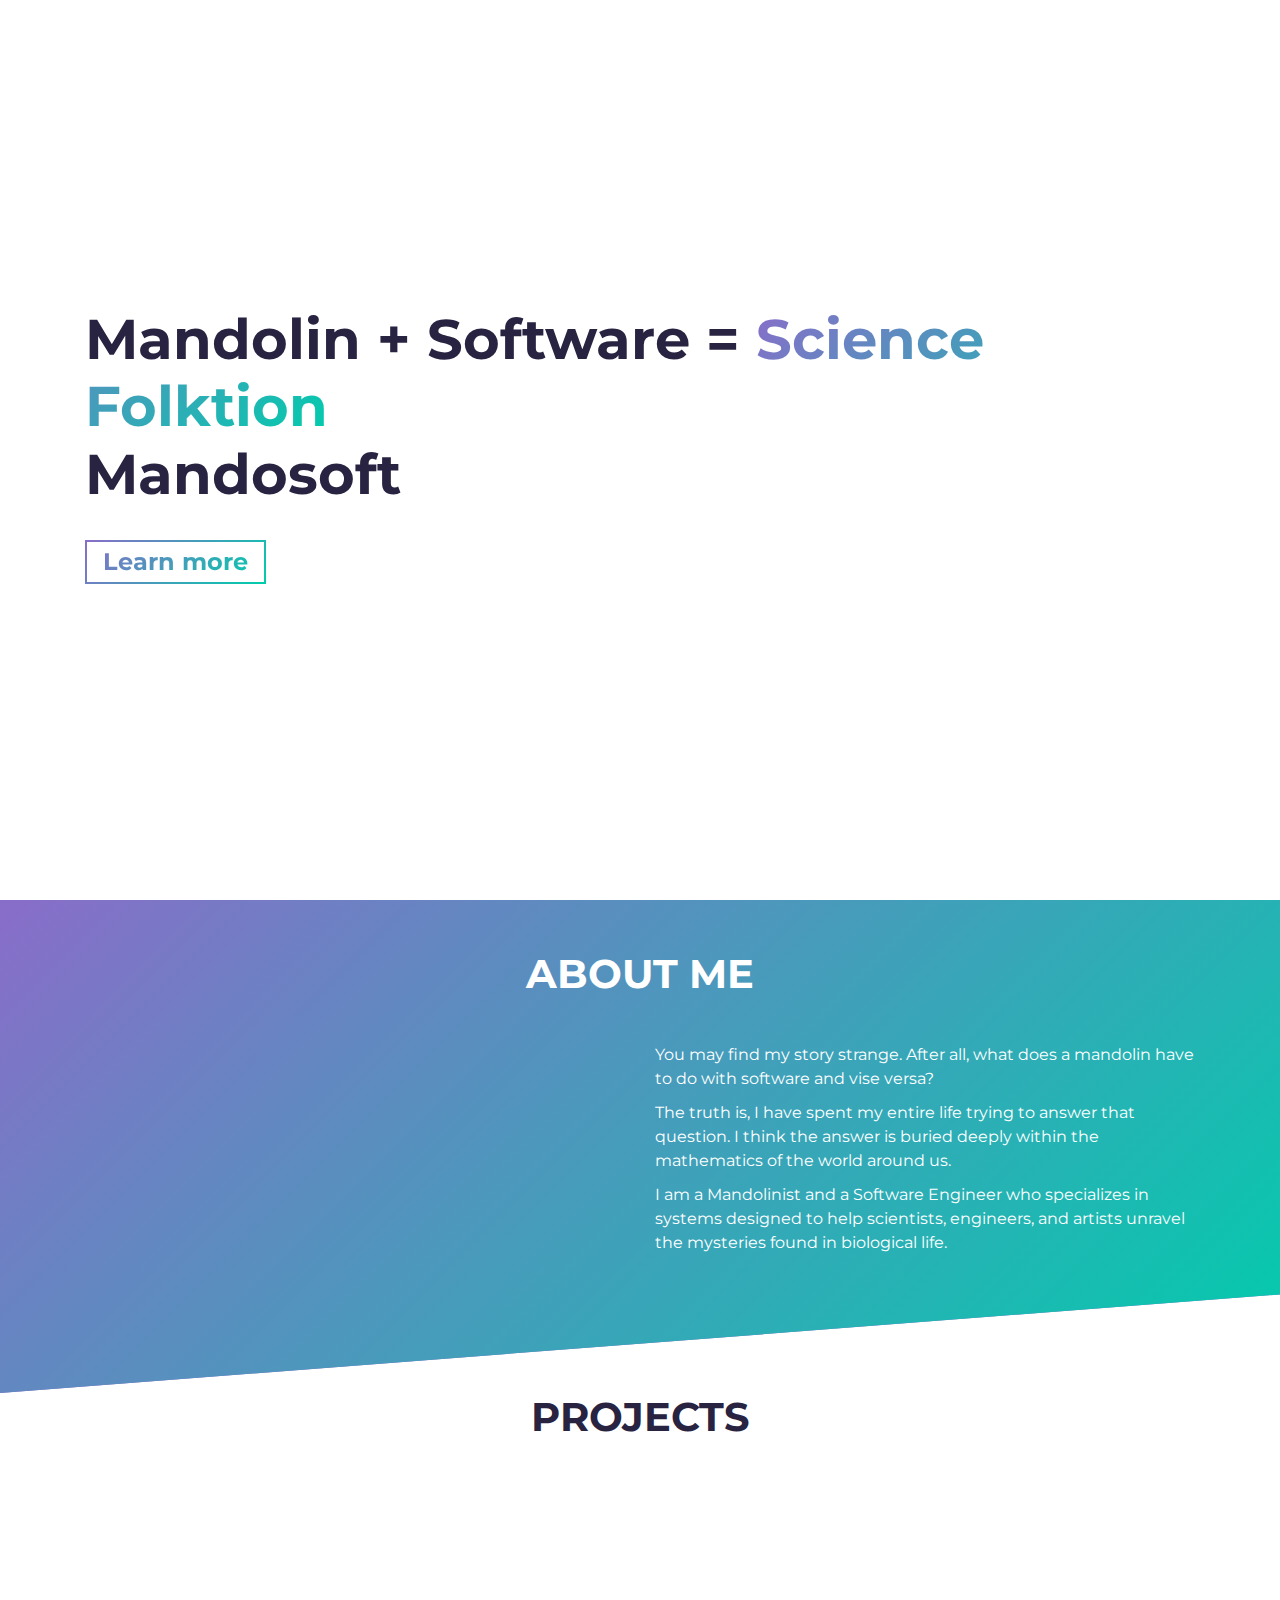
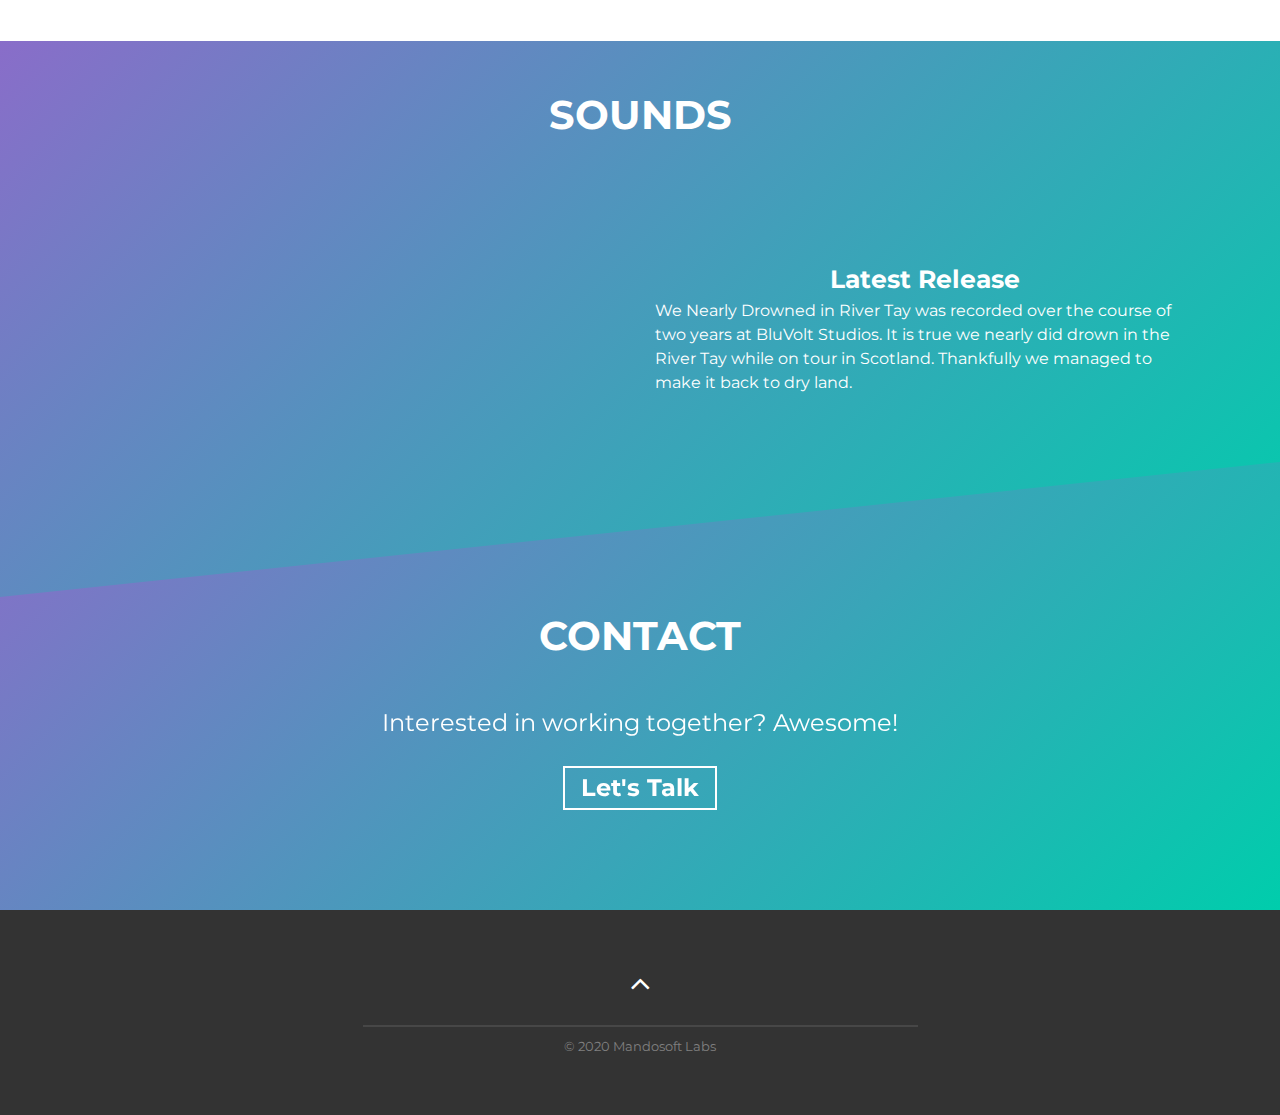
==== commit 3b0188fb: "Updates" ====
--- a/index.html
+++ b/index.html
@@ -8,4 +8,4 @@
 /*!
  *  Font Awesome 4.7.0 by @davegandy - http://fontawesome.io - @fontawesome
  *  License - http://fontawesome.io/license (Font: SIL OFL 1.1, CSS: MIT License)
- */@font-face{font-family:FontAwesome;src:url(/static/fontawesome-webfont-af7ae505a9eed503f8b8e6982036873e.woff2) format("woff2");font-weight:400;font-style:normal;font-display:swap}.fa{display:inline-block;font:normal normal normal 14px/1 FontAwesome;font-size:inherit;text-rendering:auto;-webkit-font-smoothing:antialiased;-moz-osx-font-smoothing:grayscale}.fa-lg{font-size:1.33333333em;line-height:.75em;vertical-align:-15%}.fa-2x{font-size:2em}.fa-3x{font-size:3em}.fa-4x{font-size:4em}.fa-5x{font-size:5em}.fa-fw{width:1.28571429em;text-align:center}.fa-ul{padding-left:0;margin-left:2.14285714em;list-style-type:none}.fa-ul>li{position:relative}.fa-li{position:absolute;left:-2.14285714em;width:2.14285714em;top:.14285714em;text-align:center}.fa-li.fa-lg{left:-1.85714286em}.fa-border{padding:.2em .25em .15em;border:.08em solid #eee;border-radius:.1em}.fa-pull-left{float:left}.fa-pull-right{float:right}.fa.fa-pull-left{margin-right:.3em}.fa.fa-pull-right{margin-left:.3em}.pull-right{float:right}.pull-left{float:left}.fa.pull-left{margin-right:.3em}.fa.pull-right{margin-left:.3em}.fa-spin{animation:fa-spin 2s linear infinite}.fa-pulse{animation:fa-spin 1s steps(8) infinite}@keyframes fa-spin{0%{transform:rotate(0deg)}to{transform:rotate(359deg)}}.fa-rotate-90{-ms-filter:"progid:DXImageTransform.Microsoft.BasicImage(rotation=1)";transform:rotate(90deg)}.fa-rotate-180{-ms-filter:"progid:DXImageTransform.Microsoft.BasicImage(rotation=2)";transform:rotate(180deg)}.fa-rotate-270{-ms-filter:"progid:DXImageTransform.Microsoft.BasicImage(rotation=3)";transform:rotate(270deg)}.fa-flip-horizontal{-ms-filter:"progid:DXImageTransform.Microsoft.BasicImage(rotation=0, mirror=1)";transform:scaleX(-1)}.fa-flip-vertical{-ms-filter:"progid:DXImageTransform.Microsoft.BasicImage(rotation=2, mirror=1)";transform:scaleY(-1)}:root .fa-flip-horizontal,:root .fa-flip-vertical,:root .fa-rotate-90,:root .fa-rotate-180,:root .fa-rotate-270{-webkit-filter:none;filter:none}.fa-stack{position:relative;display:inline-block;width:2em;height:2em;line-height:2em;vertical-align:middle}.fa-stack-1x,.fa-stack-2x{position:absolute;left:0;width:100%;text-align:center}.fa-stack-1x{line-height:inherit}.fa-stack-2x{font-size:2em}.fa-inverse{color:#fff}.fa-glass:before{content:"\F000"}.fa-music:before{content:"\F001"}.fa-search:before{content:"\F002"}.fa-envelope-o:before{content:"\F003"}.fa-heart:before{content:"\F004"}.fa-star:before{content:"\F005"}.fa-star-o:before{content:"\F006"}.fa-user:before{content:"\F007"}.fa-film:before{content:"\F008"}.fa-th-large:before{content:"\F009"}.fa-th:before{content:"\F00A"}.fa-th-list:before{content:"\F00B"}.fa-check:before{content:"\F00C"}.fa-close:before,.fa-remove:before,.fa-times:before{content:"\F00D"}.fa-search-plus:before{content:"\F00E"}.fa-search-minus:before{content:"\F010"}.fa-power-off:before{content:"\F011"}.fa-signal:before{content:"\F012"}.fa-cog:before,.fa-gear:before{content:"\F013"}.fa-trash-o:before{content:"\F014"}.fa-home:before{content:"\F015"}.fa-file-o:before{content:"\F016"}.fa-clock-o:before{content:"\F017"}.fa-road:before{content:"\F018"}.fa-download:before{content:"\F019"}.fa-arrow-circle-o-down:before{content:"\F01A"}.fa-arrow-circle-o-up:before{content:"\F01B"}.fa-inbox:before{content:"\F01C"}.fa-play-circle-o:before{content:"\F01D"}.fa-repeat:before,.fa-rotate-right:before{content:"\F01E"}.fa-refresh:before{content:"\F021"}.fa-list-alt:before{content:"\F022"}.fa-lock:before{content:"\F023"}.fa-flag:before{content:"\F024"}.fa-headphones:before{content:"\F025"}.fa-volume-off:before{content:"\F026"}.fa-volume-down:before{content:"\F027"}.fa-volume-up:before{content:"\F028"}.fa-qrcode:before{content:"\F029"}.fa-barcode:before{content:"\F02A"}.fa-tag:before{content:"\F02B"}.fa-tags:before{content:"\F02C"}.fa-book:before{content:"\F02D"}.fa-bookmark:before{content:"\F02E"}.fa-print:before{content:"\F02F"}.fa-camera:before{content:"\F030"}.fa-font:before{content:"\F031"}.fa-bold:before{content:"\F032"}.fa-italic:before{content:"\F033"}.fa-text-height:before{content:"\F034"}.fa-text-width:before{content:"\F035"}.fa-align-left:before{content:"\F036"}.fa-align-center:before{content:"\F037"}.fa-align-right:before{content:"\F038"}.fa-align-justify:before{content:"\F039"}.fa-list:before{content:"\F03A"}.fa-dedent:before,.fa-outdent:before{content:"\F03B"}.fa-indent:before{content:"\F03C"}.fa-video-camera:before{content:"\F03D"}.fa-image:before,.fa-photo:before,.fa-picture-o:before{content:"\F03E"}.fa-pencil:before{content:"\F040"}.fa-map-marker:before{content:"\F041"}.fa-adjust:before{content:"\F042"}.fa-tint:before{content:"\F043"}.fa-edit:before,.fa-pencil-square-o:before{content:"\F044"}.fa-share-square-o:before{content:"\F045"}.fa-check-square-o:before{content:"\F046"}.fa-arrows:before{content:"\F047"}.fa-step-backward:before{content:"\F048"}.fa-fast-backward:before{content:"\F049"}.fa-backward:before{content:"\F04A"}.fa-play:before{content:"\F04B"}.fa-pause:before{content:"\F04C"}.fa-stop:before{content:"\F04D"}.fa-forward:before{content:"\F04E"}.fa-fast-forward:before{content:"\F050"}.fa-step-forward:before{content:"\F051"}.fa-eject:before{content:"\F052"}.fa-chevron-left:before{content:"\F053"}.fa-chevron-right:before{content:"\F054"}.fa-plus-circle:before{content:"\F055"}.fa-minus-circle:before{content:"\F056"}.fa-times-circle:before{content:"\F057"}.fa-check-circle:before{content:"\F058"}.fa-question-circle:before{content:"\F059"}.fa-info-circle:before{content:"\F05A"}.fa-crosshairs:before{content:"\F05B"}.fa-times-circle-o:before{content:"\F05C"}.fa-check-circle-o:before{content:"\F05D"}.fa-ban:before{content:"\F05E"}.fa-arrow-left:before{content:"\F060"}.fa-arrow-right:before{content:"\F061"}.fa-arrow-up:before{content:"\F062"}.fa-arrow-down:before{content:"\F063"}.fa-mail-forward:before,.fa-share:before{content:"\F064"}.fa-expand:before{content:"\F065"}.fa-compress:before{content:"\F066"}.fa-plus:before{content:"\F067"}.fa-minus:before{content:"\F068"}.fa-asterisk:before{content:"\F069"}.fa-exclamation-circle:before{content:"\F06A"}.fa-gift:before{content:"\F06B"}.fa-leaf:before{content:"\F06C"}.fa-fire:before{content:"\F06D"}.fa-eye:before{content:"\F06E"}.fa-eye-slash:before{content:"\F070"}.fa-exclamation-triangle:before,.fa-warning:before{content:"\F071"}.fa-plane:before{content:"\F072"}.fa-calendar:before{content:"\F073"}.fa-random:before{content:"\F074"}.fa-comment:before{content:"\F075"}.fa-magnet:before{content:"\F076"}.fa-chevron-up:before{content:"\F077"}.fa-chevron-down:before{content:"\F078"}.fa-retweet:before{content:"\F079"}.fa-shopping-cart:before{content:"\F07A"}.fa-folder:before{content:"\F07B"}.fa-folder-open:before{content:"\F07C"}.fa-arrows-v:before{content:"\F07D"}.fa-arrows-h:before{content:"\F07E"}.fa-bar-chart-o:before,.fa-bar-chart:before{content:"\F080"}.fa-twitter-square:before{content:"\F081"}.fa-facebook-square:before{content:"\F082"}.fa-camera-retro:before{content:"\F083"}.fa-key:before{content:"\F084"}.fa-cogs:before,.fa-gears:before{content:"\F085"}.fa-comments:before{content:"\F086"}.fa-thumbs-o-up:before{content:"\F087"}.fa-thumbs-o-down:before{content:"\F088"}.fa-star-half:before{content:"\F089"}.fa-heart-o:before{content:"\F08A"}.fa-sign-out:before{content:"\F08B"}.fa-linkedin-square:before{content:"\F08C"}.fa-thumb-tack:before{content:"\F08D"}.fa-external-link:before{content:"\F08E"}.fa-sign-in:before{content:"\F090"}.fa-trophy:before{content:"\F091"}.fa-github-square:before{content:"\F092"}.fa-upload:before{content:"\F093"}.fa-lemon-o:before{content:"\F094"}.fa-phone:before{content:"\F095"}.fa-square-o:before{content:"\F096"}.fa-bookmark-o:before{content:"\F097"}.fa-phone-square:before{content:"\F098"}.fa-twitter:before{content:"\F099"}.fa-facebook-f:before,.fa-facebook:before{content:"\F09A"}.fa-github:before{content:"\F09B"}.fa-unlock:before{content:"\F09C"}.fa-credit-card:before{content:"\F09D"}.fa-feed:before,.fa-rss:before{content:"\F09E"}.fa-hdd-o:before{content:"\F0A0"}.fa-bullhorn:before{content:"\F0A1"}.fa-bell:before{content:"\F0F3"}.fa-certificate:before{content:"\F0A3"}.fa-hand-o-right:before{content:"\F0A4"}.fa-hand-o-left:before{content:"\F0A5"}.fa-hand-o-up:before{content:"\F0A6"}.fa-hand-o-down:before{content:"\F0A7"}.fa-arrow-circle-left:before{content:"\F0A8"}.fa-arrow-circle-right:before{content:"\F0A9"}.fa-arrow-circle-up:before{content:"\F0AA"}.fa-arrow-circle-down:before{content:"\F0AB"}.fa-globe:before{content:"\F0AC"}.fa-wrench:before{content:"\F0AD"}.fa-tasks:before{content:"\F0AE"}.fa-filter:before{content:"\F0B0"}.fa-briefcase:before{content:"\F0B1"}.fa-arrows-alt:before{content:"\F0B2"}.fa-group:before,.fa-users:before{content:"\F0C0"}.fa-chain:before,.fa-link:before{content:"\F0C1"}.fa-cloud:before{content:"\F0C2"}.fa-flask:before{content:"\F0C3"}.fa-cut:before,.fa-scissors:before{content:"\F0C4"}.fa-copy:before,.fa-files-o:before{content:"\F0C5"}.fa-paperclip:before{content:"\F0C6"}.fa-floppy-o:before,.fa-save:before{content:"\F0C7"}.fa-square:before{content:"\F0C8"}.fa-bars:before,.fa-navicon:before,.fa-reorder:before{content:"\F0C9"}.fa-list-ul:before{content:"\F0CA"}.fa-list-ol:before{content:"\F0CB"}.fa-strikethrough:before{content:"\F0CC"}.fa-underline:before{content:"\F0CD"}.fa-table:before{content:"\F0CE"}.fa-magic:before{content:"\F0D0"}.fa-truck:before{content:"\F0D1"}.fa-pinterest:before{content:"\F0D2"}.fa-pinterest-square:before{content:"\F0D3"}.fa-google-plus-square:before{content:"\F0D4"}.fa-google-plus:before{content:"\F0D5"}.fa-money:before{content:"\F0D6"}.fa-caret-down:before{content:"\F0D7"}.fa-caret-up:before{content:"\F0D8"}.fa-caret-left:before{content:"\F0D9"}.fa-caret-right:before{content:"\F0DA"}.fa-columns:before{content:"\F0DB"}.fa-sort:before,.fa-unsorted:before{content:"\F0DC"}.fa-sort-desc:before,.fa-sort-down:before{content:"\F0DD"}.fa-sort-asc:before,.fa-sort-up:before{content:"\F0DE"}.fa-envelope:before{content:"\F0E0"}.fa-linkedin:before{content:"\F0E1"}.fa-rotate-left:before,.fa-undo:before{content:"\F0E2"}.fa-gavel:before,.fa-legal:before{content:"\F0E3"}.fa-dashboard:before,.fa-tachometer:before{content:"\F0E4"}.fa-comment-o:before{content:"\F0E5"}.fa-comments-o:before{content:"\F0E6"}.fa-bolt:before,.fa-flash:before{content:"\F0E7"}.fa-sitemap:before{content:"\F0E8"}.fa-umbrella:before{content:"\F0E9"}.fa-clipboard:before,.fa-paste:before{content:"\F0EA"}.fa-lightbulb-o:before{content:"\F0EB"}.fa-exchange:before{content:"\F0EC"}.fa-cloud-download:before{content:"\F0ED"}.fa-cloud-upload:before{content:"\F0EE"}.fa-user-md:before{content:"\F0F0"}.fa-stethoscope:before{content:"\F0F1"}.fa-suitcase:before{content:"\F0F2"}.fa-bell-o:before{content:"\F0A2"}.fa-coffee:before{content:"\F0F4"}.fa-cutlery:before{content:"\F0F5"}.fa-file-text-o:before{content:"\F0F6"}.fa-building-o:before{content:"\F0F7"}.fa-hospital-o:before{content:"\F0F8"}.fa-ambulance:before{content:"\F0F9"}.fa-medkit:before{content:"\F0FA"}.fa-fighter-jet:before{content:"\F0FB"}.fa-beer:before{content:"\F0FC"}.fa-h-square:before{content:"\F0FD"}.fa-plus-square:before{content:"\F0FE"}.fa-angle-double-left:before{content:"\F100"}.fa-angle-double-right:before{content:"\F101"}.fa-angle-double-up:before{content:"\F102"}.fa-angle-double-down:before{content:"\F103"}.fa-angle-left:before{content:"\F104"}.fa-angle-right:before{content:"\F105"}.fa-angle-up:before{content:"\F106"}.fa-angle-down:before{content:"\F107"}.fa-desktop:before{content:"\F108"}.fa-laptop:before{content:"\F109"}.fa-tablet:before{content:"\F10A"}.fa-mobile-phone:before,.fa-mobile:before{content:"\F10B"}.fa-circle-o:before{content:"\F10C"}.fa-quote-left:before{content:"\F10D"}.fa-quote-right:before{content:"\F10E"}.fa-spinner:before{content:"\F110"}.fa-circle:before{content:"\F111"}.fa-mail-reply:before,.fa-reply:before{content:"\F112"}.fa-github-alt:before{content:"\F113"}.fa-folder-o:before{content:"\F114"}.fa-folder-open-o:before{content:"\F115"}.fa-smile-o:before{content:"\F118"}.fa-frown-o:before{content:"\F119"}.fa-meh-o:before{content:"\F11A"}.fa-gamepad:before{content:"\F11B"}.fa-keyboard-o:before{content:"\F11C"}.fa-flag-o:before{content:"\F11D"}.fa-flag-checkered:before{content:"\F11E"}.fa-terminal:before{content:"\F120"}.fa-code:before{content:"\F121"}.fa-mail-reply-all:before,.fa-reply-all:before{content:"\F122"}.fa-star-half-empty:before,.fa-star-half-full:before,.fa-star-half-o:before{content:"\F123"}.fa-location-arrow:before{content:"\F124"}.fa-crop:before{content:"\F125"}.fa-code-fork:before{content:"\F126"}.fa-chain-broken:before,.fa-unlink:before{content:"\F127"}.fa-question:before{content:"\F128"}.fa-info:before{content:"\F129"}.fa-exclamation:before{content:"\F12A"}.fa-superscript:before{content:"\F12B"}.fa-subscript:before{content:"\F12C"}.fa-eraser:before{content:"\F12D"}.fa-puzzle-piece:before{content:"\F12E"}.fa-microphone:before{content:"\F130"}.fa-microphone-slash:before{content:"\F131"}.fa-shield:before{content:"\F132"}.fa-calendar-o:before{content:"\F133"}.fa-fire-extinguisher:before{content:"\F134"}.fa-rocket:before{content:"\F135"}.fa-maxcdn:before{content:"\F136"}.fa-chevron-circle-left:before{content:"\F137"}.fa-chevron-circle-right:before{content:"\F138"}.fa-chevron-circle-up:before{content:"\F139"}.fa-chevron-circle-down:before{content:"\F13A"}.fa-html5:before{content:"\F13B"}.fa-css3:before{content:"\F13C"}.fa-anchor:before{content:"\F13D"}.fa-unlock-alt:before{content:"\F13E"}.fa-bullseye:before{content:"\F140"}.fa-ellipsis-h:before{content:"\F141"}.fa-ellipsis-v:before{content:"\F142"}.fa-rss-square:before{content:"\F143"}.fa-play-circle:before{content:"\F144"}.fa-ticket:before{content:"\F145"}.fa-minus-square:before{content:"\F146"}.fa-minus-square-o:before{content:"\F147"}.fa-level-up:before{content:"\F148"}.fa-level-down:before{content:"\F149"}.fa-check-square:before{content:"\F14A"}.fa-pencil-square:before{content:"\F14B"}.fa-external-link-square:before{content:"\F14C"}.fa-share-square:before{content:"\F14D"}.fa-compass:before{content:"\F14E"}.fa-caret-square-o-down:before,.fa-toggle-down:before{content:"\F150"}.fa-caret-square-o-up:before,.fa-toggle-up:before{content:"\F151"}.fa-caret-square-o-right:before,.fa-toggle-right:before{content:"\F152"}.fa-eur:before,.fa-euro:before{content:"\F153"}.fa-gbp:before{content:"\F154"}.fa-dollar:before,.fa-usd:before{content:"\F155"}.fa-inr:before,.fa-rupee:before{content:"\F156"}.fa-cny:before,.fa-jpy:before,.fa-rmb:before,.fa-yen:before{content:"\F157"}.fa-rouble:before,.fa-rub:before,.fa-ruble:before{content:"\F158"}.fa-krw:before,.fa-won:before{content:"\F159"}.fa-bitcoin:before,.fa-btc:before{content:"\F15A"}.fa-file:before{content:"\F15B"}.fa-file-text:before{content:"\F15C"}.fa-sort-alpha-asc:before{content:"\F15D"}.fa-sort-alpha-desc:before{content:"\F15E"}.fa-sort-amount-asc:before{content:"\F160"}.fa-sort-amount-desc:before{content:"\F161"}.fa-sort-numeric-asc:before{content:"\F162"}.fa-sort-numeric-desc:before{content:"\F163"}.fa-thumbs-up:before{content:"\F164"}.fa-thumbs-down:before{content:"\F165"}.fa-youtube-square:before{content:"\F166"}.fa-youtube:before{content:"\F167"}.fa-xing:before{content:"\F168"}.fa-xing-square:before{content:"\F169"}.fa-youtube-play:before{content:"\F16A"}.fa-dropbox:before{content:"\F16B"}.fa-stack-overflow:before{content:"\F16C"}.fa-instagram:before{content:"\F16D"}.fa-flickr:before{content:"\F16E"}.fa-adn:before{content:"\F170"}.fa-bitbucket:before{content:"\F171"}.fa-bitbucket-square:before{content:"\F172"}.fa-tumblr:before{content:"\F173"}.fa-tumblr-square:before{content:"\F174"}.fa-long-arrow-down:before{content:"\F175"}.fa-long-arrow-up:before{content:"\F176"}.fa-long-arrow-left:before{content:"\F177"}.fa-long-arrow-right:before{content:"\F178"}.fa-apple:before{content:"\F179"}.fa-windows:before{content:"\F17A"}.fa-android:before{content:"\F17B"}.fa-linux:before{content:"\F17C"}.fa-dribbble:before{content:"\F17D"}.fa-skype:before{content:"\F17E"}.fa-foursquare:before{content:"\F180"}.fa-trello:before{content:"\F181"}.fa-female:before{content:"\F182"}.fa-male:before{content:"\F183"}.fa-gittip:before,.fa-gratipay:before{content:"\F184"}.fa-sun-o:before{content:"\F185"}.fa-moon-o:before{content:"\F186"}.fa-archive:before{content:"\F187"}.fa-bug:before{content:"\F188"}.fa-vk:before{content:"\F189"}.fa-weibo:before{content:"\F18A"}.fa-renren:before{content:"\F18B"}.fa-pagelines:before{content:"\F18C"}.fa-stack-exchange:before{content:"\F18D"}.fa-arrow-circle-o-right:before{content:"\F18E"}.fa-arrow-circle-o-left:before{content:"\F190"}.fa-caret-square-o-left:before,.fa-toggle-left:before{content:"\F191"}.fa-dot-circle-o:before{content:"\F192"}.fa-wheelchair:before{content:"\F193"}.fa-vimeo-square:before{content:"\F194"}.fa-try:before,.fa-turkish-lira:before{content:"\F195"}.fa-plus-square-o:before{content:"\F196"}.fa-space-shuttle:before{content:"\F197"}.fa-slack:before{content:"\F198"}.fa-envelope-square:before{content:"\F199"}.fa-wordpress:before{content:"\F19A"}.fa-openid:before{content:"\F19B"}.fa-bank:before,.fa-institution:before,.fa-university:before{content:"\F19C"}.fa-graduation-cap:before,.fa-mortar-board:before{content:"\F19D"}.fa-yahoo:before{content:"\F19E"}.fa-google:before{content:"\F1A0"}.fa-reddit:before{content:"\F1A1"}.fa-reddit-square:before{content:"\F1A2"}.fa-stumbleupon-circle:before{content:"\F1A3"}.fa-stumbleupon:before{content:"\F1A4"}.fa-delicious:before{content:"\F1A5"}.fa-digg:before{content:"\F1A6"}.fa-pied-piper-pp:before{content:"\F1A7"}.fa-pied-piper-alt:before{content:"\F1A8"}.fa-drupal:before{content:"\F1A9"}.fa-joomla:before{content:"\F1AA"}.fa-language:before{content:"\F1AB"}.fa-fax:before{content:"\F1AC"}.fa-building:before{content:"\F1AD"}.fa-child:before{content:"\F1AE"}.fa-paw:before{content:"\F1B0"}.fa-spoon:before{content:"\F1B1"}.fa-cube:before{content:"\F1B2"}.fa-cubes:before{content:"\F1B3"}.fa-behance:before{content:"\F1B4"}.fa-behance-square:before{content:"\F1B5"}.fa-steam:before{content:"\F1B6"}.fa-steam-square:before{content:"\F1B7"}.fa-recycle:before{content:"\F1B8"}.fa-automobile:before,.fa-car:before{content:"\F1B9"}.fa-cab:before,.fa-taxi:before{content:"\F1BA"}.fa-tree:before{content:"\F1BB"}.fa-spotify:before{content:"\F1BC"}.fa-deviantart:before{content:"\F1BD"}.fa-soundcloud:before{content:"\F1BE"}.fa-database:before{content:"\F1C0"}.fa-file-pdf-o:before{content:"\F1C1"}.fa-file-word-o:before{content:"\F1C2"}.fa-file-excel-o:before{content:"\F1C3"}.fa-file-powerpoint-o:before{content:"\F1C4"}.fa-file-image-o:before,.fa-file-photo-o:before,.fa-file-picture-o:before{content:"\F1C5"}.fa-file-archive-o:before,.fa-file-zip-o:before{content:"\F1C6"}.fa-file-audio-o:before,.fa-file-sound-o:before{content:"\F1C7"}.fa-file-movie-o:before,.fa-file-video-o:before{content:"\F1C8"}.fa-file-code-o:before{content:"\F1C9"}.fa-vine:before{content:"\F1CA"}.fa-codepen:before{content:"\F1CB"}.fa-jsfiddle:before{content:"\F1CC"}.fa-life-bouy:before,.fa-life-buoy:before,.fa-life-ring:before,.fa-life-saver:before,.fa-support:before{content:"\F1CD"}.fa-circle-o-notch:before{content:"\F1CE"}.fa-ra:before,.fa-rebel:before,.fa-resistance:before{content:"\F1D0"}.fa-empire:before,.fa-ge:before{content:"\F1D1"}.fa-git-square:before{content:"\F1D2"}.fa-git:before{content:"\F1D3"}.fa-hacker-news:before,.fa-y-combinator-square:before,.fa-yc-square:before{content:"\F1D4"}.fa-tencent-weibo:before{content:"\F1D5"}.fa-qq:before{content:"\F1D6"}.fa-wechat:before,.fa-weixin:before{content:"\F1D7"}.fa-paper-plane:before,.fa-send:before{content:"\F1D8"}.fa-paper-plane-o:before,.fa-send-o:before{content:"\F1D9"}.fa-history:before{content:"\F1DA"}.fa-circle-thin:before{content:"\F1DB"}.fa-header:before{content:"\F1DC"}.fa-paragraph:before{content:"\F1DD"}.fa-sliders:before{content:"\F1DE"}.fa-share-alt:before{content:"\F1E0"}.fa-share-alt-square:before{content:"\F1E1"}.fa-bomb:before{content:"\F1E2"}.fa-futbol-o:before,.fa-soccer-ball-o:before{content:"\F1E3"}.fa-tty:before{content:"\F1E4"}.fa-binoculars:before{content:"\F1E5"}.fa-plug:before{content:"\F1E6"}.fa-slideshare:before{content:"\F1E7"}.fa-twitch:before{content:"\F1E8"}.fa-yelp:before{content:"\F1E9"}.fa-newspaper-o:before{content:"\F1EA"}.fa-wifi:before{content:"\F1EB"}.fa-calculator:before{content:"\F1EC"}.fa-paypal:before{content:"\F1ED"}.fa-google-wallet:before{content:"\F1EE"}.fa-cc-visa:before{content:"\F1F0"}.fa-cc-mastercard:before{content:"\F1F1"}.fa-cc-discover:before{content:"\F1F2"}.fa-cc-amex:before{content:"\F1F3"}.fa-cc-paypal:before{content:"\F1F4"}.fa-cc-stripe:before{content:"\F1F5"}.fa-bell-slash:before{content:"\F1F6"}.fa-bell-slash-o:before{content:"\F1F7"}.fa-trash:before{content:"\F1F8"}.fa-copyright:before{content:"\F1F9"}.fa-at:before{content:"\F1FA"}.fa-eyedropper:before{content:"\F1FB"}.fa-paint-brush:before{content:"\F1FC"}.fa-birthday-cake:before{content:"\F1FD"}.fa-area-chart:before{content:"\F1FE"}.fa-pie-chart:before{content:"\F200"}.fa-line-chart:before{content:"\F201"}.fa-lastfm:before{content:"\F202"}.fa-lastfm-square:before{content:"\F203"}.fa-toggle-off:before{content:"\F204"}.fa-toggle-on:before{content:"\F205"}.fa-bicycle:before{content:"\F206"}.fa-bus:before{content:"\F207"}.fa-ioxhost:before{content:"\F208"}.fa-angellist:before{content:"\F209"}.fa-cc:before{content:"\F20A"}.fa-ils:before,.fa-shekel:before,.fa-sheqel:before{content:"\F20B"}.fa-meanpath:before{content:"\F20C"}.fa-buysellads:before{content:"\F20D"}.fa-connectdevelop:before{content:"\F20E"}.fa-dashcube:before{content:"\F210"}.fa-forumbee:before{content:"\F211"}.fa-leanpub:before{content:"\F212"}.fa-sellsy:before{content:"\F213"}.fa-shirtsinbulk:before{content:"\F214"}.fa-simplybuilt:before{content:"\F215"}.fa-skyatlas:before{content:"\F216"}.fa-cart-plus:before{content:"\F217"}.fa-cart-arrow-down:before{content:"\F218"}.fa-diamond:before{content:"\F219"}.fa-ship:before{content:"\F21A"}.fa-user-secret:before{content:"\F21B"}.fa-motorcycle:before{content:"\F21C"}.fa-street-view:before{content:"\F21D"}.fa-heartbeat:before{content:"\F21E"}.fa-venus:before{content:"\F221"}.fa-mars:before{content:"\F222"}.fa-mercury:before{content:"\F223"}.fa-intersex:before,.fa-transgender:before{content:"\F224"}.fa-transgender-alt:before{content:"\F225"}.fa-venus-double:before{content:"\F226"}.fa-mars-double:before{content:"\F227"}.fa-venus-mars:before{content:"\F228"}.fa-mars-stroke:before{content:"\F229"}.fa-mars-stroke-v:before{content:"\F22A"}.fa-mars-stroke-h:before{content:"\F22B"}.fa-neuter:before{content:"\F22C"}.fa-genderless:before{content:"\F22D"}.fa-facebook-official:before{content:"\F230"}.fa-pinterest-p:before{content:"\F231"}.fa-whatsapp:before{content:"\F232"}.fa-server:before{content:"\F233"}.fa-user-plus:before{content:"\F234"}.fa-user-times:before{content:"\F235"}.fa-bed:before,.fa-hotel:before{content:"\F236"}.fa-viacoin:before{content:"\F237"}.fa-train:before{content:"\F238"}.fa-subway:before{content:"\F239"}.fa-medium:before{content:"\F23A"}.fa-y-combinator:before,.fa-yc:before{content:"\F23B"}.fa-optin-monster:before{content:"\F23C"}.fa-opencart:before{content:"\F23D"}.fa-expeditedssl:before{content:"\F23E"}.fa-battery-4:before,.fa-battery-full:before,.fa-battery:before{content:"\F240"}.fa-battery-3:before,.fa-battery-three-quarters:before{content:"\F241"}.fa-battery-2:before,.fa-battery-half:before{content:"\F242"}.fa-battery-1:before,.fa-battery-quarter:before{content:"\F243"}.fa-battery-0:before,.fa-battery-empty:before{content:"\F244"}.fa-mouse-pointer:before{content:"\F245"}.fa-i-cursor:before{content:"\F246"}.fa-object-group:before{content:"\F247"}.fa-object-ungroup:before{content:"\F248"}.fa-sticky-note:before{content:"\F249"}.fa-sticky-note-o:before{content:"\F24A"}.fa-cc-jcb:before{content:"\F24B"}.fa-cc-diners-club:before{content:"\F24C"}.fa-clone:before{content:"\F24D"}.fa-balance-scale:before{content:"\F24E"}.fa-hourglass-o:before{content:"\F250"}.fa-hourglass-1:before,.fa-hourglass-start:before{content:"\F251"}.fa-hourglass-2:before,.fa-hourglass-half:before{content:"\F252"}.fa-hourglass-3:before,.fa-hourglass-end:before{content:"\F253"}.fa-hourglass:before{content:"\F254"}.fa-hand-grab-o:before,.fa-hand-rock-o:before{content:"\F255"}.fa-hand-paper-o:before,.fa-hand-stop-o:before{content:"\F256"}.fa-hand-scissors-o:before{content:"\F257"}.fa-hand-lizard-o:before{content:"\F258"}.fa-hand-spock-o:before{content:"\F259"}.fa-hand-pointer-o:before{content:"\F25A"}.fa-hand-peace-o:before{content:"\F25B"}.fa-trademark:before{content:"\F25C"}.fa-registered:before{content:"\F25D"}.fa-creative-commons:before{content:"\F25E"}.fa-gg:before{content:"\F260"}.fa-gg-circle:before{content:"\F261"}.fa-tripadvisor:before{content:"\F262"}.fa-odnoklassniki:before{content:"\F263"}.fa-odnoklassniki-square:before{content:"\F264"}.fa-get-pocket:before{content:"\F265"}.fa-wikipedia-w:before{content:"\F266"}.fa-safari:before{content:"\F267"}.fa-chrome:before{content:"\F268"}.fa-firefox:before{content:"\F269"}.fa-opera:before{content:"\F26A"}.fa-internet-explorer:before{content:"\F26B"}.fa-television:before,.fa-tv:before{content:"\F26C"}.fa-contao:before{content:"\F26D"}.fa-500px:before{content:"\F26E"}.fa-amazon:before{content:"\F270"}.fa-calendar-plus-o:before{content:"\F271"}.fa-calendar-minus-o:before{content:"\F272"}.fa-calendar-times-o:before{content:"\F273"}.fa-calendar-check-o:before{content:"\F274"}.fa-industry:before{content:"\F275"}.fa-map-pin:before{content:"\F276"}.fa-map-signs:before{content:"\F277"}.fa-map-o:before{content:"\F278"}.fa-map:before{content:"\F279"}.fa-commenting:before{content:"\F27A"}.fa-commenting-o:before{content:"\F27B"}.fa-houzz:before{content:"\F27C"}.fa-vimeo:before{content:"\F27D"}.fa-black-tie:before{content:"\F27E"}.fa-fonticons:before{content:"\F280"}.fa-reddit-alien:before{content:"\F281"}.fa-edge:before{content:"\F282"}.fa-credit-card-alt:before{content:"\F283"}.fa-codiepie:before{content:"\F284"}.fa-modx:before{content:"\F285"}.fa-fort-awesome:before{content:"\F286"}.fa-usb:before{content:"\F287"}.fa-product-hunt:before{content:"\F288"}.fa-mixcloud:before{content:"\F289"}.fa-scribd:before{content:"\F28A"}.fa-pause-circle:before{content:"\F28B"}.fa-pause-circle-o:before{content:"\F28C"}.fa-stop-circle:before{content:"\F28D"}.fa-stop-circle-o:before{content:"\F28E"}.fa-shopping-bag:before{content:"\F290"}.fa-shopping-basket:before{content:"\F291"}.fa-hashtag:before{content:"\F292"}.fa-bluetooth:before{content:"\F293"}.fa-bluetooth-b:before{content:"\F294"}.fa-percent:before{content:"\F295"}.fa-gitlab:before{content:"\F296"}.fa-wpbeginner:before{content:"\F297"}.fa-wpforms:before{content:"\F298"}.fa-envira:before{content:"\F299"}.fa-universal-access:before{content:"\F29A"}.fa-wheelchair-alt:before{content:"\F29B"}.fa-question-circle-o:before{content:"\F29C"}.fa-blind:before{content:"\F29D"}.fa-audio-description:before{content:"\F29E"}.fa-volume-control-phone:before{content:"\F2A0"}.fa-braille:before{content:"\F2A1"}.fa-assistive-listening-systems:before{content:"\F2A2"}.fa-american-sign-language-interpreting:before,.fa-asl-interpreting:before{content:"\F2A3"}.fa-deaf:before,.fa-deafness:before,.fa-hard-of-hearing:before{content:"\F2A4"}.fa-glide:before{content:"\F2A5"}.fa-glide-g:before{content:"\F2A6"}.fa-sign-language:before,.fa-signing:before{content:"\F2A7"}.fa-low-vision:before{content:"\F2A8"}.fa-viadeo:before{content:"\F2A9"}.fa-viadeo-square:before{content:"\F2AA"}.fa-snapchat:before{content:"\F2AB"}.fa-snapchat-ghost:before{content:"\F2AC"}.fa-snapchat-square:before{content:"\F2AD"}.fa-pied-piper:before{content:"\F2AE"}.fa-first-order:before{content:"\F2B0"}.fa-yoast:before{content:"\F2B1"}.fa-themeisle:before{content:"\F2B2"}.fa-google-plus-circle:before,.fa-google-plus-official:before{content:"\F2B3"}.fa-fa:before,.fa-font-awesome:before{content:"\F2B4"}.fa-handshake-o:before{content:"\F2B5"}.fa-envelope-open:before{content:"\F2B6"}.fa-envelope-open-o:before{content:"\F2B7"}.fa-linode:before{content:"\F2B8"}.fa-address-book:before{content:"\F2B9"}.fa-address-book-o:before{content:"\F2BA"}.fa-address-card:before,.fa-vcard:before{content:"\F2BB"}.fa-address-card-o:before,.fa-vcard-o:before{content:"\F2BC"}.fa-user-circle:before{content:"\F2BD"}.fa-user-circle-o:before{content:"\F2BE"}.fa-user-o:before{content:"\F2C0"}.fa-id-badge:before{content:"\F2C1"}.fa-drivers-license:before,.fa-id-card:before{content:"\F2C2"}.fa-drivers-license-o:before,.fa-id-card-o:before{content:"\F2C3"}.fa-quora:before{content:"\F2C4"}.fa-free-code-camp:before{content:"\F2C5"}.fa-telegram:before{content:"\F2C6"}.fa-thermometer-4:before,.fa-thermometer-full:before,.fa-thermometer:before{content:"\F2C7"}.fa-thermometer-3:before,.fa-thermometer-three-quarters:before{content:"\F2C8"}.fa-thermometer-2:before,.fa-thermometer-half:before{content:"\F2C9"}.fa-thermometer-1:before,.fa-thermometer-quarter:before{content:"\F2CA"}.fa-thermometer-0:before,.fa-thermometer-empty:before{content:"\F2CB"}.fa-shower:before{content:"\F2CC"}.fa-bath:before,.fa-bathtub:before,.fa-s15:before{content:"\F2CD"}.fa-podcast:before{content:"\F2CE"}.fa-window-maximize:before{content:"\F2D0"}.fa-window-minimize:before{content:"\F2D1"}.fa-window-restore:before{content:"\F2D2"}.fa-times-rectangle:before,.fa-window-close:before{content:"\F2D3"}.fa-times-rectangle-o:before,.fa-window-close-o:before{content:"\F2D4"}.fa-bandcamp:before{content:"\F2D5"}.fa-grav:before{content:"\F2D6"}.fa-etsy:before{content:"\F2D7"}.fa-imdb:before{content:"\F2D8"}.fa-ravelry:before{content:"\F2D9"}.fa-eercast:before{content:"\F2DA"}.fa-microchip:before{content:"\F2DB"}.fa-snowflake-o:before{content:"\F2DC"}.fa-superpowers:before{content:"\F2DD"}.fa-wpexplorer:before{content:"\F2DE"}.fa-meetup:before{content:"\F2E0"}.sr-only{position:absolute;width:1px;height:1px;padding:0;margin:-1px;overflow:hidden;clip:rect(0,0,0,0);border:0}.sr-only-focusable:active,.sr-only-focusable:focus{position:static;width:auto;height:auto;margin:0;overflow:visible;clip:auto}.mb-8{margin-bottom:8rem!important}.load-hidden{visibility:hidden}html{font-size:62.5%}body{font-family:Montserrat,sans-serif;text-align:center}h1{font-weight:700}a,p{font-family:Montserrat,sans-serif;font-size:1.6rem}a,a:active,a:hover,a:link,a:visited{text-decoration:none}a:hover{transition:all .3s ease-in-out}.section-title{margin:0 0 4.5rem;font-size:4rem;font-weight:700;text-transform:uppercase}@media (max-width:37.5em){.section-title{font-size:2.8rem}}.dark-blue-text{color:#272341!important}.text-color-main{background-image:linear-gradient(135deg,#896dc9,#00cdac);-webkit-background-clip:text;-webkit-text-fill-color:transparent}@media (max-width:37.5em){.text-color-main{background-image:none;-webkit-text-fill-color:#00cdac}}.text-color-main:hover{transform:translateX(2px)}.cta-btn{display:inline-block;position:relative;padding:.8rem 1.6rem;font-weight:700;line-height:1;z-index:1;transition:all .6s cubic-bezier(.19,1,.22,1)}.cta-btn:after{content:"";display:block;position:absolute;width:0;height:100%;left:0;bottom:0;z-index:-1;transition:all .3s cubic-bezier(.19,1,.22,1)}.cta-btn--hero{background-image:linear-gradient(135deg,#896dc9,#00cdac);-webkit-background-clip:text;-webkit-text-fill-color:transparent;border-width:2px;border-style:solid;-o-border-image:linear-gradient(135deg,#896dc9,#00cdac);border-image:linear-gradient(135deg,#896dc9,#00cdac);border-image-slice:1;cursor:pointer}@media (max-width:37.5em){.cta-btn--hero{background-image:none;border:2px solid #00cdac;-webkit-text-fill-color:#00cdac}}.cta-btn--hero:after{background-image:linear-gradient(135deg,#896dc9,#00cdac)}@media (max-width:37.5em){.cta-btn--hero:after{background-image:none}}.cta-btn--hero:hover{-webkit-text-fill-color:#fff;text-decoration:none}@media (max-width:37.5em){.cta-btn--hero:hover{-webkit-text-fill-color:#00cdac}}.cta-btn--hero:hover:after{width:100%}.cta-btn--resume{color:#fff;border:2px solid #fff}.cta-btn--resume:after{background:#fff}.cta-btn--resume:hover{color:#00cdac;text-decoration:none}.cta-btn--resume:hover:after{width:100%}.up i{color:#272727}.footer{background-color:#333;color:#fff;padding:4.8rem 0}@media (max-width:37.5em){.footer{border:0}}.footer__text,.footer__text a{color:grey;font-size:1.3rem}.footer__text a{transition:all .4s;display:inline-block;background-color:#333}.footer__text a:active,.footer__text a:hover{color:#896dc9;box-shadow:0 1.5rem 4rem rgba(0,0,0,.15)}.footer hr{margin-top:1rem;margin-bottom:1rem;border:0;width:50%;border-top:2px solid hsla(0,0%,100%,.1)}.social-links{flex-direction:row}.social-links,.social-links a{display:flex;justify-content:center}.social-links a{flex-direction:column;color:#fff;font-size:3rem;width:5rem;height:5rem;margin:1.6rem;transition:all .2s ease-in}.social-links a:hover{transform:translateY(-2px)}.back-to-top i{color:#fff;margin:1rem 0 1.6rem;transition:all .2s ease-in;cursor:pointer}.back-to-top i:hover{transform:translateY(-2px)}section{padding:5rem 0}@media (max-width:37.5em){section{border:none;padding-left:1rem;padding-right:1rem}}#about{background-color:#896dc9;background-image:linear-gradient(135deg,#896dc9,#00cdac);color:#fff;height:100%;border-top:0;-webkit-clip-path:polygon(0 0,100% 0,100% 80%,0 100%);clip-path:polygon(0 0,100% 0,100% 80%,0 100%);padding-bottom:10%}@media (max-width:75em){#about{height:100%;-webkit-clip-path:none;clip-path:none}}@media (max-width:37.5em){#about .about-wrapper{padding-bottom:5rem}}#about .about-wrapper__image{display:flex;height:100%;align-items:center;justify-content:center}@media (max-width:56.25em){#about .about-wrapper__image{padding-bottom:6.4rem}}@media (max-width:75em){#about .about-wrapper__image{height:100%}}#about .about-wrapper__info{display:flex;height:100%;justify-content:center;flex-direction:column}@media (max-width:37.5em){#about .about-wrapper__info{align-items:center}}#about .about-wrapper__info-text{text-align:left}@media (max-width:56.25em){#about .about-wrapper__info-text{font-size:1.5rem;text-align:center}}@media (max-width:37.5em){#about .about-wrapper__info-text{font-size:1.6rem;text-align:center}}#about .about-wrapper__info-text--important{background:#00c8a8;display:inline-block;font-style:italic;padding:0 .3rem;margin:.3rem 0;line-height:1.6}@media (max-width:37.5em){#about .about-wrapper__info-text--important{display:inline;margin:0;padding:0;background:transparent;font-style:normal}}#contact{background-image:linear-gradient(135deg,#896dc9,#00cdac);-webkit-clip-path:polygon(0 15vh,100% 0,100% 100%,0 100%);clip-path:polygon(0 15vh,100% 0,100% 100%,0 100%);padding:15rem 0 10rem;margin-top:-15rem;margin-bottom:-1px;color:#fff}@media (max-width:75em){#contact{padding:10rem 0;clip-path:none;margin-top:0;-webkit-clip-path:none}}#contact .contact-wrapper{margin-top:3.2rem;padding:0 2rem;-webkit-backface-visibility:hidden;backface-visibility:hidden}#contact .contact-wrapper__text{margin-bottom:2.5rem}#contact .contact-wrapper__text,#contact .contact-wrapper a{font-size:2.4rem}@media (max-width:37.5em){#contact .contact-wrapper__text,#contact .contact-wrapper a{font-size:2rem}}#hero{min-height:100vh;height:100vh;display:flex;align-items:center;border-bottom:0;background:#fff;font-weight:400;color:#272341;padding:0 5.6rem;margin-bottom:0;top:0;left:0;bottom:0;right:0;z-index:-1}@media (max-width:37.5em){#hero{padding:0 1.6rem}}#hero .hero-title{font-size:5.6rem;font-weight:700;margin-bottom:3.2rem;text-align:left}@media (max-width:75em){#hero .hero-title{font-size:4rem}}@media (max-width:56.25em){#hero .hero-title{font-size:3.6rem;text-align:center}}@media (max-width:37.5em){#hero .hero-title{font-size:3.5rem;line-height:1.5}}@media (max-width:20em){#hero .hero-title{font-size:2.8rem}}#hero .hero-cta{display:flex}@media (max-width:56.25em){#hero .hero-cta{justify-content:center}}#hero .hero-cta a{font-size:2.4rem}@media (max-width:37.5em){#hero .hero-cta a{font-size:2rem}}#projects{background-color:#fff;color:#272341;margin-top:-15rem;padding-top:15rem}@media (max-width:75em){#projects{margin-top:0;padding-top:5rem}}#projects .project-wrapper{margin-bottom:15rem}@media (max-width:37.5em){#projects .project-wrapper{margin-bottom:0}}#projects .project-wrapper .row{margin-bottom:8rem}@media (max-width:37.5em){#projects .project-wrapper .row{margin-bottom:4rem}}#projects .project-wrapper__text{text-align:left}@media (max-width:37.5em){#projects .project-wrapper__text{margin-bottom:2.5rem!important}}@media (max-width:75em){#projects .project-wrapper__text{margin-bottom:4.8rem}}#projects .project-wrapper__text-title{font-weight:700;margin-bottom:1.8rem;font-size:2.5rem}@media (max-width:37.5em){#projects .project-wrapper__text-title{font-size:2rem}}#projects .project-wrapper__text p>a{color:#00cdac}#projects .project-wrapper__image{width:90%;margin:0 auto}@media (max-width:75em){#projects .project-wrapper__image{width:100%;margin:0}}#projects .project-wrapper__image .thumbnail{border:none;box-shadow:0 3px 6px rgba(0,0,0,.16),0 3px 6px rgba(0,0,0,.23);transition:all .2s ease-out;box-shadow:0 6px 10px rgba(0,0,0,.08),0 0 6px rgba(0,0,0,.05);transition:transform .5s cubic-bezier(.155,1.105,.295,1.12),box-shadow .5s}@media (max-width:37.5em){#projects .project-wrapper__image .thumbnail{border:1px solid #d2d2d2;box-shadow:none;margin-bottom:3.2rem}}</style><meta name="generator" content="Gatsby 2.24.47"/><title data-react-helmet="true">Mandosoft</title><meta data-react-helmet="true" charSet="utf-8"/><meta data-react-helmet="true" name="description" content="Mandosoft"/><link rel="icon" href="/favicon-32x32.png?v=4ccd13523eddd3694feac28b19d11786"/><link rel="manifest" href="/manifest.webmanifest"/><meta name="theme-color" content="#02aab0"/><link rel="apple-touch-icon" sizes="48x48" href="/icons/icon-48x48.png?v=4ccd13523eddd3694feac28b19d11786"/><link rel="apple-touch-icon" sizes="72x72" href="/icons/icon-72x72.png?v=4ccd13523eddd3694feac28b19d11786"/><link rel="apple-touch-icon" sizes="96x96" href="/icons/icon-96x96.png?v=4ccd13523eddd3694feac28b19d11786"/><link rel="apple-touch-icon" sizes="144x144" href="/icons/icon-144x144.png?v=4ccd13523eddd3694feac28b19d11786"/><link rel="apple-touch-icon" sizes="192x192" href="/icons/icon-192x192.png?v=4ccd13523eddd3694feac28b19d11786"/><link rel="apple-touch-icon" sizes="256x256" href="/icons/icon-256x256.png?v=4ccd13523eddd3694feac28b19d11786"/><link rel="apple-touch-icon" sizes="384x384" href="/icons/icon-384x384.png?v=4ccd13523eddd3694feac28b19d11786"/><link rel="apple-touch-icon" sizes="512x512" href="/icons/icon-512x512.png?v=4ccd13523eddd3694feac28b19d11786"/><link as="script" rel="preload" href="/webpack-runtime-1a7cad34dea6514cf22d.js"/><link as="script" rel="preload" href="/framework-fd2b85530eec85104a39.js"/><link as="script" rel="preload" href="/app-bafb2b56987b7df96852.js"/><link as="script" rel="preload" href="/styles-c2fe8482057191dca484.js"/><link as="script" rel="preload" href="/e50e9c162871c1d91fba5ce567a5656e16dc6783-62d9dc301780d76e06bd.js"/><link as="script" rel="preload" href="/component---src-pages-index-js-8d74531c77846788e11f.js"/><link as="fetch" rel="preload" href="/page-data/index/page-data.json" crossorigin="anonymous"/><link as="fetch" rel="preload" href="/page-data/sq/d/1882149949.json" crossorigin="anonymous"/><link as="fetch" rel="preload" href="/page-data/sq/d/3019095435.json" crossorigin="anonymous"/><link as="fetch" rel="preload" href="/page-data/app-data.json" crossorigin="anonymous"/></head><body><div id="___gatsby"><div style="outline:none" tabindex="-1" id="gatsby-focus-wrapper"><section id="hero" class="jumbotron"><div class="container"><div style="position:absolute;top:0;left:0;width:100%;height:100%"><div id="tsparticles"><canvas style="width:100%;height:100%"></canvas></div></div><h1 class="react-reveal hero-title">Mandolin + Software = <!-- --> <span class="text-color-main">Science Folktion</span><br/>Mandosoft</h1><p class="react-reveal hero-cta"><span class="cta-btn cta-btn--hero"><a>Learn more</a></span></p></div></section><section id="about"><div class="container"><h2 class="react-reveal section-title">About Me</h2><div class="about-wrapper row"><div class="col-md-6 col-sm-12"><div class="react-reveal about-wrapper__image"></div></div><div class="col-md-6 col-sm-12"><div class="react-reveal about-wrapper__info"><p class="about-wrapper__info-text">You may find my story strange. After all, what does a mandolin have to do with software and vise versa?</p><p class="about-wrapper__info-text">The truth is, I have spent my entire life trying to answer that question. I think the answer is buried deeply within the mathematics of the world around us.</p><p class="about-wrapper__info-text">I am a Mandolinist and a Software Engineer who specializes in systems designed to help scientists, engineers, and artists unravel the mysteries found in biological life.</p></div></div></div></div></section><section id="projects"><div class="container"><div class="project-wrapper"><h2 class="react-reveal section-title">Projects</h2></div></div></section><section id="contact"><div class="container"><h2 class="react-reveal section-title">Contact</h2><div class="react-reveal contact-wrapper"><p class="contact-wrapper__text">Interested in working together? Awesome!</p><a target="_blank" rel="noopener noreferrer" class="cta-btn cta-btn--resume" href="https://github.com/cobidev/react-simplefolio">Let&#x27;s Talk</a></div></div></section><footer class="footer navbar-static-bottom"><div class="container"><span class="back-to-top"><a><i class="fa fa-angle-up fa-2x" aria-hidden="true"></i></a></span><div class="social-links"></div><hr/><p class="footer__text">© <!-- -->2020<!-- --> <a>Mandosoft Labs</a></p></div></footer></div><div id="gatsby-announcer" style="position:absolute;top:0;width:1px;height:1px;padding:0;overflow:hidden;clip:rect(0, 0, 0, 0);white-space:nowrap;border:0" aria-live="assertive" aria-atomic="true"></div></div><script id="gatsby-script-loader">/*<![CDATA[*/window.pagePath="/";/*]]>*/</script><script id="gatsby-chunk-mapping">/*<![CDATA[*/window.___chunkMapping={"polyfill":["/polyfill-d06486d78b0d3a46b835.js"],"app":["/app-bafb2b56987b7df96852.js"],"component---cache-caches-gatsby-plugin-offline-app-shell-js":["/component---cache-caches-gatsby-plugin-offline-app-shell-js-0097d26fbd474b34ff9b.js"],"component---src-pages-404-js":["/component---src-pages-404-js-0a4fd56f9afecd7827e3.js"],"component---src-pages-index-js":["/component---src-pages-index-js-8d74531c77846788e11f.js"]};/*]]>*/</script><script src="/polyfill-d06486d78b0d3a46b835.js" nomodule=""></script><script src="/component---src-pages-index-js-8d74531c77846788e11f.js" async=""></script><script src="/e50e9c162871c1d91fba5ce567a5656e16dc6783-62d9dc301780d76e06bd.js" async=""></script><script src="/styles-c2fe8482057191dca484.js" async=""></script><script src="/app-bafb2b56987b7df96852.js" async=""></script><script src="/framework-fd2b85530eec85104a39.js" async=""></script><script src="/webpack-runtime-1a7cad34dea6514cf22d.js" async=""></script></body></html>+ */@font-face{font-family:FontAwesome;src:url(/static/fontawesome-webfont-af7ae505a9eed503f8b8e6982036873e.woff2) format("woff2");font-weight:400;font-style:normal;font-display:swap}.fa{display:inline-block;font:normal normal normal 14px/1 FontAwesome;font-size:inherit;text-rendering:auto;-webkit-font-smoothing:antialiased;-moz-osx-font-smoothing:grayscale}.fa-lg{font-size:1.33333333em;line-height:.75em;vertical-align:-15%}.fa-2x{font-size:2em}.fa-3x{font-size:3em}.fa-4x{font-size:4em}.fa-5x{font-size:5em}.fa-fw{width:1.28571429em;text-align:center}.fa-ul{padding-left:0;margin-left:2.14285714em;list-style-type:none}.fa-ul>li{position:relative}.fa-li{position:absolute;left:-2.14285714em;width:2.14285714em;top:.14285714em;text-align:center}.fa-li.fa-lg{left:-1.85714286em}.fa-border{padding:.2em .25em .15em;border:.08em solid #eee;border-radius:.1em}.fa-pull-left{float:left}.fa-pull-right{float:right}.fa.fa-pull-left{margin-right:.3em}.fa.fa-pull-right{margin-left:.3em}.pull-right{float:right}.pull-left{float:left}.fa.pull-left{margin-right:.3em}.fa.pull-right{margin-left:.3em}.fa-spin{animation:fa-spin 2s linear infinite}.fa-pulse{animation:fa-spin 1s steps(8) infinite}@keyframes fa-spin{0%{transform:rotate(0deg)}to{transform:rotate(359deg)}}.fa-rotate-90{-ms-filter:"progid:DXImageTransform.Microsoft.BasicImage(rotation=1)";transform:rotate(90deg)}.fa-rotate-180{-ms-filter:"progid:DXImageTransform.Microsoft.BasicImage(rotation=2)";transform:rotate(180deg)}.fa-rotate-270{-ms-filter:"progid:DXImageTransform.Microsoft.BasicImage(rotation=3)";transform:rotate(270deg)}.fa-flip-horizontal{-ms-filter:"progid:DXImageTransform.Microsoft.BasicImage(rotation=0, mirror=1)";transform:scaleX(-1)}.fa-flip-vertical{-ms-filter:"progid:DXImageTransform.Microsoft.BasicImage(rotation=2, mirror=1)";transform:scaleY(-1)}:root .fa-flip-horizontal,:root .fa-flip-vertical,:root .fa-rotate-90,:root .fa-rotate-180,:root .fa-rotate-270{-webkit-filter:none;filter:none}.fa-stack{position:relative;display:inline-block;width:2em;height:2em;line-height:2em;vertical-align:middle}.fa-stack-1x,.fa-stack-2x{position:absolute;left:0;width:100%;text-align:center}.fa-stack-1x{line-height:inherit}.fa-stack-2x{font-size:2em}.fa-inverse{color:#fff}.fa-glass:before{content:"\F000"}.fa-music:before{content:"\F001"}.fa-search:before{content:"\F002"}.fa-envelope-o:before{content:"\F003"}.fa-heart:before{content:"\F004"}.fa-star:before{content:"\F005"}.fa-star-o:before{content:"\F006"}.fa-user:before{content:"\F007"}.fa-film:before{content:"\F008"}.fa-th-large:before{content:"\F009"}.fa-th:before{content:"\F00A"}.fa-th-list:before{content:"\F00B"}.fa-check:before{content:"\F00C"}.fa-close:before,.fa-remove:before,.fa-times:before{content:"\F00D"}.fa-search-plus:before{content:"\F00E"}.fa-search-minus:before{content:"\F010"}.fa-power-off:before{content:"\F011"}.fa-signal:before{content:"\F012"}.fa-cog:before,.fa-gear:before{content:"\F013"}.fa-trash-o:before{content:"\F014"}.fa-home:before{content:"\F015"}.fa-file-o:before{content:"\F016"}.fa-clock-o:before{content:"\F017"}.fa-road:before{content:"\F018"}.fa-download:before{content:"\F019"}.fa-arrow-circle-o-down:before{content:"\F01A"}.fa-arrow-circle-o-up:before{content:"\F01B"}.fa-inbox:before{content:"\F01C"}.fa-play-circle-o:before{content:"\F01D"}.fa-repeat:before,.fa-rotate-right:before{content:"\F01E"}.fa-refresh:before{content:"\F021"}.fa-list-alt:before{content:"\F022"}.fa-lock:before{content:"\F023"}.fa-flag:before{content:"\F024"}.fa-headphones:before{content:"\F025"}.fa-volume-off:before{content:"\F026"}.fa-volume-down:before{content:"\F027"}.fa-volume-up:before{content:"\F028"}.fa-qrcode:before{content:"\F029"}.fa-barcode:before{content:"\F02A"}.fa-tag:before{content:"\F02B"}.fa-tags:before{content:"\F02C"}.fa-book:before{content:"\F02D"}.fa-bookmark:before{content:"\F02E"}.fa-print:before{content:"\F02F"}.fa-camera:before{content:"\F030"}.fa-font:before{content:"\F031"}.fa-bold:before{content:"\F032"}.fa-italic:before{content:"\F033"}.fa-text-height:before{content:"\F034"}.fa-text-width:before{content:"\F035"}.fa-align-left:before{content:"\F036"}.fa-align-center:before{content:"\F037"}.fa-align-right:before{content:"\F038"}.fa-align-justify:before{content:"\F039"}.fa-list:before{content:"\F03A"}.fa-dedent:before,.fa-outdent:before{content:"\F03B"}.fa-indent:before{content:"\F03C"}.fa-video-camera:before{content:"\F03D"}.fa-image:before,.fa-photo:before,.fa-picture-o:before{content:"\F03E"}.fa-pencil:before{content:"\F040"}.fa-map-marker:before{content:"\F041"}.fa-adjust:before{content:"\F042"}.fa-tint:before{content:"\F043"}.fa-edit:before,.fa-pencil-square-o:before{content:"\F044"}.fa-share-square-o:before{content:"\F045"}.fa-check-square-o:before{content:"\F046"}.fa-arrows:before{content:"\F047"}.fa-step-backward:before{content:"\F048"}.fa-fast-backward:before{content:"\F049"}.fa-backward:before{content:"\F04A"}.fa-play:before{content:"\F04B"}.fa-pause:before{content:"\F04C"}.fa-stop:before{content:"\F04D"}.fa-forward:before{content:"\F04E"}.fa-fast-forward:before{content:"\F050"}.fa-step-forward:before{content:"\F051"}.fa-eject:before{content:"\F052"}.fa-chevron-left:before{content:"\F053"}.fa-chevron-right:before{content:"\F054"}.fa-plus-circle:before{content:"\F055"}.fa-minus-circle:before{content:"\F056"}.fa-times-circle:before{content:"\F057"}.fa-check-circle:before{content:"\F058"}.fa-question-circle:before{content:"\F059"}.fa-info-circle:before{content:"\F05A"}.fa-crosshairs:before{content:"\F05B"}.fa-times-circle-o:before{content:"\F05C"}.fa-check-circle-o:before{content:"\F05D"}.fa-ban:before{content:"\F05E"}.fa-arrow-left:before{content:"\F060"}.fa-arrow-right:before{content:"\F061"}.fa-arrow-up:before{content:"\F062"}.fa-arrow-down:before{content:"\F063"}.fa-mail-forward:before,.fa-share:before{content:"\F064"}.fa-expand:before{content:"\F065"}.fa-compress:before{content:"\F066"}.fa-plus:before{content:"\F067"}.fa-minus:before{content:"\F068"}.fa-asterisk:before{content:"\F069"}.fa-exclamation-circle:before{content:"\F06A"}.fa-gift:before{content:"\F06B"}.fa-leaf:before{content:"\F06C"}.fa-fire:before{content:"\F06D"}.fa-eye:before{content:"\F06E"}.fa-eye-slash:before{content:"\F070"}.fa-exclamation-triangle:before,.fa-warning:before{content:"\F071"}.fa-plane:before{content:"\F072"}.fa-calendar:before{content:"\F073"}.fa-random:before{content:"\F074"}.fa-comment:before{content:"\F075"}.fa-magnet:before{content:"\F076"}.fa-chevron-up:before{content:"\F077"}.fa-chevron-down:before{content:"\F078"}.fa-retweet:before{content:"\F079"}.fa-shopping-cart:before{content:"\F07A"}.fa-folder:before{content:"\F07B"}.fa-folder-open:before{content:"\F07C"}.fa-arrows-v:before{content:"\F07D"}.fa-arrows-h:before{content:"\F07E"}.fa-bar-chart-o:before,.fa-bar-chart:before{content:"\F080"}.fa-twitter-square:before{content:"\F081"}.fa-facebook-square:before{content:"\F082"}.fa-camera-retro:before{content:"\F083"}.fa-key:before{content:"\F084"}.fa-cogs:before,.fa-gears:before{content:"\F085"}.fa-comments:before{content:"\F086"}.fa-thumbs-o-up:before{content:"\F087"}.fa-thumbs-o-down:before{content:"\F088"}.fa-star-half:before{content:"\F089"}.fa-heart-o:before{content:"\F08A"}.fa-sign-out:before{content:"\F08B"}.fa-linkedin-square:before{content:"\F08C"}.fa-thumb-tack:before{content:"\F08D"}.fa-external-link:before{content:"\F08E"}.fa-sign-in:before{content:"\F090"}.fa-trophy:before{content:"\F091"}.fa-github-square:before{content:"\F092"}.fa-upload:before{content:"\F093"}.fa-lemon-o:before{content:"\F094"}.fa-phone:before{content:"\F095"}.fa-square-o:before{content:"\F096"}.fa-bookmark-o:before{content:"\F097"}.fa-phone-square:before{content:"\F098"}.fa-twitter:before{content:"\F099"}.fa-facebook-f:before,.fa-facebook:before{content:"\F09A"}.fa-github:before{content:"\F09B"}.fa-unlock:before{content:"\F09C"}.fa-credit-card:before{content:"\F09D"}.fa-feed:before,.fa-rss:before{content:"\F09E"}.fa-hdd-o:before{content:"\F0A0"}.fa-bullhorn:before{content:"\F0A1"}.fa-bell:before{content:"\F0F3"}.fa-certificate:before{content:"\F0A3"}.fa-hand-o-right:before{content:"\F0A4"}.fa-hand-o-left:before{content:"\F0A5"}.fa-hand-o-up:before{content:"\F0A6"}.fa-hand-o-down:before{content:"\F0A7"}.fa-arrow-circle-left:before{content:"\F0A8"}.fa-arrow-circle-right:before{content:"\F0A9"}.fa-arrow-circle-up:before{content:"\F0AA"}.fa-arrow-circle-down:before{content:"\F0AB"}.fa-globe:before{content:"\F0AC"}.fa-wrench:before{content:"\F0AD"}.fa-tasks:before{content:"\F0AE"}.fa-filter:before{content:"\F0B0"}.fa-briefcase:before{content:"\F0B1"}.fa-arrows-alt:before{content:"\F0B2"}.fa-group:before,.fa-users:before{content:"\F0C0"}.fa-chain:before,.fa-link:before{content:"\F0C1"}.fa-cloud:before{content:"\F0C2"}.fa-flask:before{content:"\F0C3"}.fa-cut:before,.fa-scissors:before{content:"\F0C4"}.fa-copy:before,.fa-files-o:before{content:"\F0C5"}.fa-paperclip:before{content:"\F0C6"}.fa-floppy-o:before,.fa-save:before{content:"\F0C7"}.fa-square:before{content:"\F0C8"}.fa-bars:before,.fa-navicon:before,.fa-reorder:before{content:"\F0C9"}.fa-list-ul:before{content:"\F0CA"}.fa-list-ol:before{content:"\F0CB"}.fa-strikethrough:before{content:"\F0CC"}.fa-underline:before{content:"\F0CD"}.fa-table:before{content:"\F0CE"}.fa-magic:before{content:"\F0D0"}.fa-truck:before{content:"\F0D1"}.fa-pinterest:before{content:"\F0D2"}.fa-pinterest-square:before{content:"\F0D3"}.fa-google-plus-square:before{content:"\F0D4"}.fa-google-plus:before{content:"\F0D5"}.fa-money:before{content:"\F0D6"}.fa-caret-down:before{content:"\F0D7"}.fa-caret-up:before{content:"\F0D8"}.fa-caret-left:before{content:"\F0D9"}.fa-caret-right:before{content:"\F0DA"}.fa-columns:before{content:"\F0DB"}.fa-sort:before,.fa-unsorted:before{content:"\F0DC"}.fa-sort-desc:before,.fa-sort-down:before{content:"\F0DD"}.fa-sort-asc:before,.fa-sort-up:before{content:"\F0DE"}.fa-envelope:before{content:"\F0E0"}.fa-linkedin:before{content:"\F0E1"}.fa-rotate-left:before,.fa-undo:before{content:"\F0E2"}.fa-gavel:before,.fa-legal:before{content:"\F0E3"}.fa-dashboard:before,.fa-tachometer:before{content:"\F0E4"}.fa-comment-o:before{content:"\F0E5"}.fa-comments-o:before{content:"\F0E6"}.fa-bolt:before,.fa-flash:before{content:"\F0E7"}.fa-sitemap:before{content:"\F0E8"}.fa-umbrella:before{content:"\F0E9"}.fa-clipboard:before,.fa-paste:before{content:"\F0EA"}.fa-lightbulb-o:before{content:"\F0EB"}.fa-exchange:before{content:"\F0EC"}.fa-cloud-download:before{content:"\F0ED"}.fa-cloud-upload:before{content:"\F0EE"}.fa-user-md:before{content:"\F0F0"}.fa-stethoscope:before{content:"\F0F1"}.fa-suitcase:before{content:"\F0F2"}.fa-bell-o:before{content:"\F0A2"}.fa-coffee:before{content:"\F0F4"}.fa-cutlery:before{content:"\F0F5"}.fa-file-text-o:before{content:"\F0F6"}.fa-building-o:before{content:"\F0F7"}.fa-hospital-o:before{content:"\F0F8"}.fa-ambulance:before{content:"\F0F9"}.fa-medkit:before{content:"\F0FA"}.fa-fighter-jet:before{content:"\F0FB"}.fa-beer:before{content:"\F0FC"}.fa-h-square:before{content:"\F0FD"}.fa-plus-square:before{content:"\F0FE"}.fa-angle-double-left:before{content:"\F100"}.fa-angle-double-right:before{content:"\F101"}.fa-angle-double-up:before{content:"\F102"}.fa-angle-double-down:before{content:"\F103"}.fa-angle-left:before{content:"\F104"}.fa-angle-right:before{content:"\F105"}.fa-angle-up:before{content:"\F106"}.fa-angle-down:before{content:"\F107"}.fa-desktop:before{content:"\F108"}.fa-laptop:before{content:"\F109"}.fa-tablet:before{content:"\F10A"}.fa-mobile-phone:before,.fa-mobile:before{content:"\F10B"}.fa-circle-o:before{content:"\F10C"}.fa-quote-left:before{content:"\F10D"}.fa-quote-right:before{content:"\F10E"}.fa-spinner:before{content:"\F110"}.fa-circle:before{content:"\F111"}.fa-mail-reply:before,.fa-reply:before{content:"\F112"}.fa-github-alt:before{content:"\F113"}.fa-folder-o:before{content:"\F114"}.fa-folder-open-o:before{content:"\F115"}.fa-smile-o:before{content:"\F118"}.fa-frown-o:before{content:"\F119"}.fa-meh-o:before{content:"\F11A"}.fa-gamepad:before{content:"\F11B"}.fa-keyboard-o:before{content:"\F11C"}.fa-flag-o:before{content:"\F11D"}.fa-flag-checkered:before{content:"\F11E"}.fa-terminal:before{content:"\F120"}.fa-code:before{content:"\F121"}.fa-mail-reply-all:before,.fa-reply-all:before{content:"\F122"}.fa-star-half-empty:before,.fa-star-half-full:before,.fa-star-half-o:before{content:"\F123"}.fa-location-arrow:before{content:"\F124"}.fa-crop:before{content:"\F125"}.fa-code-fork:before{content:"\F126"}.fa-chain-broken:before,.fa-unlink:before{content:"\F127"}.fa-question:before{content:"\F128"}.fa-info:before{content:"\F129"}.fa-exclamation:before{content:"\F12A"}.fa-superscript:before{content:"\F12B"}.fa-subscript:before{content:"\F12C"}.fa-eraser:before{content:"\F12D"}.fa-puzzle-piece:before{content:"\F12E"}.fa-microphone:before{content:"\F130"}.fa-microphone-slash:before{content:"\F131"}.fa-shield:before{content:"\F132"}.fa-calendar-o:before{content:"\F133"}.fa-fire-extinguisher:before{content:"\F134"}.fa-rocket:before{content:"\F135"}.fa-maxcdn:before{content:"\F136"}.fa-chevron-circle-left:before{content:"\F137"}.fa-chevron-circle-right:before{content:"\F138"}.fa-chevron-circle-up:before{content:"\F139"}.fa-chevron-circle-down:before{content:"\F13A"}.fa-html5:before{content:"\F13B"}.fa-css3:before{content:"\F13C"}.fa-anchor:before{content:"\F13D"}.fa-unlock-alt:before{content:"\F13E"}.fa-bullseye:before{content:"\F140"}.fa-ellipsis-h:before{content:"\F141"}.fa-ellipsis-v:before{content:"\F142"}.fa-rss-square:before{content:"\F143"}.fa-play-circle:before{content:"\F144"}.fa-ticket:before{content:"\F145"}.fa-minus-square:before{content:"\F146"}.fa-minus-square-o:before{content:"\F147"}.fa-level-up:before{content:"\F148"}.fa-level-down:before{content:"\F149"}.fa-check-square:before{content:"\F14A"}.fa-pencil-square:before{content:"\F14B"}.fa-external-link-square:before{content:"\F14C"}.fa-share-square:before{content:"\F14D"}.fa-compass:before{content:"\F14E"}.fa-caret-square-o-down:before,.fa-toggle-down:before{content:"\F150"}.fa-caret-square-o-up:before,.fa-toggle-up:before{content:"\F151"}.fa-caret-square-o-right:before,.fa-toggle-right:before{content:"\F152"}.fa-eur:before,.fa-euro:before{content:"\F153"}.fa-gbp:before{content:"\F154"}.fa-dollar:before,.fa-usd:before{content:"\F155"}.fa-inr:before,.fa-rupee:before{content:"\F156"}.fa-cny:before,.fa-jpy:before,.fa-rmb:before,.fa-yen:before{content:"\F157"}.fa-rouble:before,.fa-rub:before,.fa-ruble:before{content:"\F158"}.fa-krw:before,.fa-won:before{content:"\F159"}.fa-bitcoin:before,.fa-btc:before{content:"\F15A"}.fa-file:before{content:"\F15B"}.fa-file-text:before{content:"\F15C"}.fa-sort-alpha-asc:before{content:"\F15D"}.fa-sort-alpha-desc:before{content:"\F15E"}.fa-sort-amount-asc:before{content:"\F160"}.fa-sort-amount-desc:before{content:"\F161"}.fa-sort-numeric-asc:before{content:"\F162"}.fa-sort-numeric-desc:before{content:"\F163"}.fa-thumbs-up:before{content:"\F164"}.fa-thumbs-down:before{content:"\F165"}.fa-youtube-square:before{content:"\F166"}.fa-youtube:before{content:"\F167"}.fa-xing:before{content:"\F168"}.fa-xing-square:before{content:"\F169"}.fa-youtube-play:before{content:"\F16A"}.fa-dropbox:before{content:"\F16B"}.fa-stack-overflow:before{content:"\F16C"}.fa-instagram:before{content:"\F16D"}.fa-flickr:before{content:"\F16E"}.fa-adn:before{content:"\F170"}.fa-bitbucket:before{content:"\F171"}.fa-bitbucket-square:before{content:"\F172"}.fa-tumblr:before{content:"\F173"}.fa-tumblr-square:before{content:"\F174"}.fa-long-arrow-down:before{content:"\F175"}.fa-long-arrow-up:before{content:"\F176"}.fa-long-arrow-left:before{content:"\F177"}.fa-long-arrow-right:before{content:"\F178"}.fa-apple:before{content:"\F179"}.fa-windows:before{content:"\F17A"}.fa-android:before{content:"\F17B"}.fa-linux:before{content:"\F17C"}.fa-dribbble:before{content:"\F17D"}.fa-skype:before{content:"\F17E"}.fa-foursquare:before{content:"\F180"}.fa-trello:before{content:"\F181"}.fa-female:before{content:"\F182"}.fa-male:before{content:"\F183"}.fa-gittip:before,.fa-gratipay:before{content:"\F184"}.fa-sun-o:before{content:"\F185"}.fa-moon-o:before{content:"\F186"}.fa-archive:before{content:"\F187"}.fa-bug:before{content:"\F188"}.fa-vk:before{content:"\F189"}.fa-weibo:before{content:"\F18A"}.fa-renren:before{content:"\F18B"}.fa-pagelines:before{content:"\F18C"}.fa-stack-exchange:before{content:"\F18D"}.fa-arrow-circle-o-right:before{content:"\F18E"}.fa-arrow-circle-o-left:before{content:"\F190"}.fa-caret-square-o-left:before,.fa-toggle-left:before{content:"\F191"}.fa-dot-circle-o:before{content:"\F192"}.fa-wheelchair:before{content:"\F193"}.fa-vimeo-square:before{content:"\F194"}.fa-try:before,.fa-turkish-lira:before{content:"\F195"}.fa-plus-square-o:before{content:"\F196"}.fa-space-shuttle:before{content:"\F197"}.fa-slack:before{content:"\F198"}.fa-envelope-square:before{content:"\F199"}.fa-wordpress:before{content:"\F19A"}.fa-openid:before{content:"\F19B"}.fa-bank:before,.fa-institution:before,.fa-university:before{content:"\F19C"}.fa-graduation-cap:before,.fa-mortar-board:before{content:"\F19D"}.fa-yahoo:before{content:"\F19E"}.fa-google:before{content:"\F1A0"}.fa-reddit:before{content:"\F1A1"}.fa-reddit-square:before{content:"\F1A2"}.fa-stumbleupon-circle:before{content:"\F1A3"}.fa-stumbleupon:before{content:"\F1A4"}.fa-delicious:before{content:"\F1A5"}.fa-digg:before{content:"\F1A6"}.fa-pied-piper-pp:before{content:"\F1A7"}.fa-pied-piper-alt:before{content:"\F1A8"}.fa-drupal:before{content:"\F1A9"}.fa-joomla:before{content:"\F1AA"}.fa-language:before{content:"\F1AB"}.fa-fax:before{content:"\F1AC"}.fa-building:before{content:"\F1AD"}.fa-child:before{content:"\F1AE"}.fa-paw:before{content:"\F1B0"}.fa-spoon:before{content:"\F1B1"}.fa-cube:before{content:"\F1B2"}.fa-cubes:before{content:"\F1B3"}.fa-behance:before{content:"\F1B4"}.fa-behance-square:before{content:"\F1B5"}.fa-steam:before{content:"\F1B6"}.fa-steam-square:before{content:"\F1B7"}.fa-recycle:before{content:"\F1B8"}.fa-automobile:before,.fa-car:before{content:"\F1B9"}.fa-cab:before,.fa-taxi:before{content:"\F1BA"}.fa-tree:before{content:"\F1BB"}.fa-spotify:before{content:"\F1BC"}.fa-deviantart:before{content:"\F1BD"}.fa-soundcloud:before{content:"\F1BE"}.fa-database:before{content:"\F1C0"}.fa-file-pdf-o:before{content:"\F1C1"}.fa-file-word-o:before{content:"\F1C2"}.fa-file-excel-o:before{content:"\F1C3"}.fa-file-powerpoint-o:before{content:"\F1C4"}.fa-file-image-o:before,.fa-file-photo-o:before,.fa-file-picture-o:before{content:"\F1C5"}.fa-file-archive-o:before,.fa-file-zip-o:before{content:"\F1C6"}.fa-file-audio-o:before,.fa-file-sound-o:before{content:"\F1C7"}.fa-file-movie-o:before,.fa-file-video-o:before{content:"\F1C8"}.fa-file-code-o:before{content:"\F1C9"}.fa-vine:before{content:"\F1CA"}.fa-codepen:before{content:"\F1CB"}.fa-jsfiddle:before{content:"\F1CC"}.fa-life-bouy:before,.fa-life-buoy:before,.fa-life-ring:before,.fa-life-saver:before,.fa-support:before{content:"\F1CD"}.fa-circle-o-notch:before{content:"\F1CE"}.fa-ra:before,.fa-rebel:before,.fa-resistance:before{content:"\F1D0"}.fa-empire:before,.fa-ge:before{content:"\F1D1"}.fa-git-square:before{content:"\F1D2"}.fa-git:before{content:"\F1D3"}.fa-hacker-news:before,.fa-y-combinator-square:before,.fa-yc-square:before{content:"\F1D4"}.fa-tencent-weibo:before{content:"\F1D5"}.fa-qq:before{content:"\F1D6"}.fa-wechat:before,.fa-weixin:before{content:"\F1D7"}.fa-paper-plane:before,.fa-send:before{content:"\F1D8"}.fa-paper-plane-o:before,.fa-send-o:before{content:"\F1D9"}.fa-history:before{content:"\F1DA"}.fa-circle-thin:before{content:"\F1DB"}.fa-header:before{content:"\F1DC"}.fa-paragraph:before{content:"\F1DD"}.fa-sliders:before{content:"\F1DE"}.fa-share-alt:before{content:"\F1E0"}.fa-share-alt-square:before{content:"\F1E1"}.fa-bomb:before{content:"\F1E2"}.fa-futbol-o:before,.fa-soccer-ball-o:before{content:"\F1E3"}.fa-tty:before{content:"\F1E4"}.fa-binoculars:before{content:"\F1E5"}.fa-plug:before{content:"\F1E6"}.fa-slideshare:before{content:"\F1E7"}.fa-twitch:before{content:"\F1E8"}.fa-yelp:before{content:"\F1E9"}.fa-newspaper-o:before{content:"\F1EA"}.fa-wifi:before{content:"\F1EB"}.fa-calculator:before{content:"\F1EC"}.fa-paypal:before{content:"\F1ED"}.fa-google-wallet:before{content:"\F1EE"}.fa-cc-visa:before{content:"\F1F0"}.fa-cc-mastercard:before{content:"\F1F1"}.fa-cc-discover:before{content:"\F1F2"}.fa-cc-amex:before{content:"\F1F3"}.fa-cc-paypal:before{content:"\F1F4"}.fa-cc-stripe:before{content:"\F1F5"}.fa-bell-slash:before{content:"\F1F6"}.fa-bell-slash-o:before{content:"\F1F7"}.fa-trash:before{content:"\F1F8"}.fa-copyright:before{content:"\F1F9"}.fa-at:before{content:"\F1FA"}.fa-eyedropper:before{content:"\F1FB"}.fa-paint-brush:before{content:"\F1FC"}.fa-birthday-cake:before{content:"\F1FD"}.fa-area-chart:before{content:"\F1FE"}.fa-pie-chart:before{content:"\F200"}.fa-line-chart:before{content:"\F201"}.fa-lastfm:before{content:"\F202"}.fa-lastfm-square:before{content:"\F203"}.fa-toggle-off:before{content:"\F204"}.fa-toggle-on:before{content:"\F205"}.fa-bicycle:before{content:"\F206"}.fa-bus:before{content:"\F207"}.fa-ioxhost:before{content:"\F208"}.fa-angellist:before{content:"\F209"}.fa-cc:before{content:"\F20A"}.fa-ils:before,.fa-shekel:before,.fa-sheqel:before{content:"\F20B"}.fa-meanpath:before{content:"\F20C"}.fa-buysellads:before{content:"\F20D"}.fa-connectdevelop:before{content:"\F20E"}.fa-dashcube:before{content:"\F210"}.fa-forumbee:before{content:"\F211"}.fa-leanpub:before{content:"\F212"}.fa-sellsy:before{content:"\F213"}.fa-shirtsinbulk:before{content:"\F214"}.fa-simplybuilt:before{content:"\F215"}.fa-skyatlas:before{content:"\F216"}.fa-cart-plus:before{content:"\F217"}.fa-cart-arrow-down:before{content:"\F218"}.fa-diamond:before{content:"\F219"}.fa-ship:before{content:"\F21A"}.fa-user-secret:before{content:"\F21B"}.fa-motorcycle:before{content:"\F21C"}.fa-street-view:before{content:"\F21D"}.fa-heartbeat:before{content:"\F21E"}.fa-venus:before{content:"\F221"}.fa-mars:before{content:"\F222"}.fa-mercury:before{content:"\F223"}.fa-intersex:before,.fa-transgender:before{content:"\F224"}.fa-transgender-alt:before{content:"\F225"}.fa-venus-double:before{content:"\F226"}.fa-mars-double:before{content:"\F227"}.fa-venus-mars:before{content:"\F228"}.fa-mars-stroke:before{content:"\F229"}.fa-mars-stroke-v:before{content:"\F22A"}.fa-mars-stroke-h:before{content:"\F22B"}.fa-neuter:before{content:"\F22C"}.fa-genderless:before{content:"\F22D"}.fa-facebook-official:before{content:"\F230"}.fa-pinterest-p:before{content:"\F231"}.fa-whatsapp:before{content:"\F232"}.fa-server:before{content:"\F233"}.fa-user-plus:before{content:"\F234"}.fa-user-times:before{content:"\F235"}.fa-bed:before,.fa-hotel:before{content:"\F236"}.fa-viacoin:before{content:"\F237"}.fa-train:before{content:"\F238"}.fa-subway:before{content:"\F239"}.fa-medium:before{content:"\F23A"}.fa-y-combinator:before,.fa-yc:before{content:"\F23B"}.fa-optin-monster:before{content:"\F23C"}.fa-opencart:before{content:"\F23D"}.fa-expeditedssl:before{content:"\F23E"}.fa-battery-4:before,.fa-battery-full:before,.fa-battery:before{content:"\F240"}.fa-battery-3:before,.fa-battery-three-quarters:before{content:"\F241"}.fa-battery-2:before,.fa-battery-half:before{content:"\F242"}.fa-battery-1:before,.fa-battery-quarter:before{content:"\F243"}.fa-battery-0:before,.fa-battery-empty:before{content:"\F244"}.fa-mouse-pointer:before{content:"\F245"}.fa-i-cursor:before{content:"\F246"}.fa-object-group:before{content:"\F247"}.fa-object-ungroup:before{content:"\F248"}.fa-sticky-note:before{content:"\F249"}.fa-sticky-note-o:before{content:"\F24A"}.fa-cc-jcb:before{content:"\F24B"}.fa-cc-diners-club:before{content:"\F24C"}.fa-clone:before{content:"\F24D"}.fa-balance-scale:before{content:"\F24E"}.fa-hourglass-o:before{content:"\F250"}.fa-hourglass-1:before,.fa-hourglass-start:before{content:"\F251"}.fa-hourglass-2:before,.fa-hourglass-half:before{content:"\F252"}.fa-hourglass-3:before,.fa-hourglass-end:before{content:"\F253"}.fa-hourglass:before{content:"\F254"}.fa-hand-grab-o:before,.fa-hand-rock-o:before{content:"\F255"}.fa-hand-paper-o:before,.fa-hand-stop-o:before{content:"\F256"}.fa-hand-scissors-o:before{content:"\F257"}.fa-hand-lizard-o:before{content:"\F258"}.fa-hand-spock-o:before{content:"\F259"}.fa-hand-pointer-o:before{content:"\F25A"}.fa-hand-peace-o:before{content:"\F25B"}.fa-trademark:before{content:"\F25C"}.fa-registered:before{content:"\F25D"}.fa-creative-commons:before{content:"\F25E"}.fa-gg:before{content:"\F260"}.fa-gg-circle:before{content:"\F261"}.fa-tripadvisor:before{content:"\F262"}.fa-odnoklassniki:before{content:"\F263"}.fa-odnoklassniki-square:before{content:"\F264"}.fa-get-pocket:before{content:"\F265"}.fa-wikipedia-w:before{content:"\F266"}.fa-safari:before{content:"\F267"}.fa-chrome:before{content:"\F268"}.fa-firefox:before{content:"\F269"}.fa-opera:before{content:"\F26A"}.fa-internet-explorer:before{content:"\F26B"}.fa-television:before,.fa-tv:before{content:"\F26C"}.fa-contao:before{content:"\F26D"}.fa-500px:before{content:"\F26E"}.fa-amazon:before{content:"\F270"}.fa-calendar-plus-o:before{content:"\F271"}.fa-calendar-minus-o:before{content:"\F272"}.fa-calendar-times-o:before{content:"\F273"}.fa-calendar-check-o:before{content:"\F274"}.fa-industry:before{content:"\F275"}.fa-map-pin:before{content:"\F276"}.fa-map-signs:before{content:"\F277"}.fa-map-o:before{content:"\F278"}.fa-map:before{content:"\F279"}.fa-commenting:before{content:"\F27A"}.fa-commenting-o:before{content:"\F27B"}.fa-houzz:before{content:"\F27C"}.fa-vimeo:before{content:"\F27D"}.fa-black-tie:before{content:"\F27E"}.fa-fonticons:before{content:"\F280"}.fa-reddit-alien:before{content:"\F281"}.fa-edge:before{content:"\F282"}.fa-credit-card-alt:before{content:"\F283"}.fa-codiepie:before{content:"\F284"}.fa-modx:before{content:"\F285"}.fa-fort-awesome:before{content:"\F286"}.fa-usb:before{content:"\F287"}.fa-product-hunt:before{content:"\F288"}.fa-mixcloud:before{content:"\F289"}.fa-scribd:before{content:"\F28A"}.fa-pause-circle:before{content:"\F28B"}.fa-pause-circle-o:before{content:"\F28C"}.fa-stop-circle:before{content:"\F28D"}.fa-stop-circle-o:before{content:"\F28E"}.fa-shopping-bag:before{content:"\F290"}.fa-shopping-basket:before{content:"\F291"}.fa-hashtag:before{content:"\F292"}.fa-bluetooth:before{content:"\F293"}.fa-bluetooth-b:before{content:"\F294"}.fa-percent:before{content:"\F295"}.fa-gitlab:before{content:"\F296"}.fa-wpbeginner:before{content:"\F297"}.fa-wpforms:before{content:"\F298"}.fa-envira:before{content:"\F299"}.fa-universal-access:before{content:"\F29A"}.fa-wheelchair-alt:before{content:"\F29B"}.fa-question-circle-o:before{content:"\F29C"}.fa-blind:before{content:"\F29D"}.fa-audio-description:before{content:"\F29E"}.fa-volume-control-phone:before{content:"\F2A0"}.fa-braille:before{content:"\F2A1"}.fa-assistive-listening-systems:before{content:"\F2A2"}.fa-american-sign-language-interpreting:before,.fa-asl-interpreting:before{content:"\F2A3"}.fa-deaf:before,.fa-deafness:before,.fa-hard-of-hearing:before{content:"\F2A4"}.fa-glide:before{content:"\F2A5"}.fa-glide-g:before{content:"\F2A6"}.fa-sign-language:before,.fa-signing:before{content:"\F2A7"}.fa-low-vision:before{content:"\F2A8"}.fa-viadeo:before{content:"\F2A9"}.fa-viadeo-square:before{content:"\F2AA"}.fa-snapchat:before{content:"\F2AB"}.fa-snapchat-ghost:before{content:"\F2AC"}.fa-snapchat-square:before{content:"\F2AD"}.fa-pied-piper:before{content:"\F2AE"}.fa-first-order:before{content:"\F2B0"}.fa-yoast:before{content:"\F2B1"}.fa-themeisle:before{content:"\F2B2"}.fa-google-plus-circle:before,.fa-google-plus-official:before{content:"\F2B3"}.fa-fa:before,.fa-font-awesome:before{content:"\F2B4"}.fa-handshake-o:before{content:"\F2B5"}.fa-envelope-open:before{content:"\F2B6"}.fa-envelope-open-o:before{content:"\F2B7"}.fa-linode:before{content:"\F2B8"}.fa-address-book:before{content:"\F2B9"}.fa-address-book-o:before{content:"\F2BA"}.fa-address-card:before,.fa-vcard:before{content:"\F2BB"}.fa-address-card-o:before,.fa-vcard-o:before{content:"\F2BC"}.fa-user-circle:before{content:"\F2BD"}.fa-user-circle-o:before{content:"\F2BE"}.fa-user-o:before{content:"\F2C0"}.fa-id-badge:before{content:"\F2C1"}.fa-drivers-license:before,.fa-id-card:before{content:"\F2C2"}.fa-drivers-license-o:before,.fa-id-card-o:before{content:"\F2C3"}.fa-quora:before{content:"\F2C4"}.fa-free-code-camp:before{content:"\F2C5"}.fa-telegram:before{content:"\F2C6"}.fa-thermometer-4:before,.fa-thermometer-full:before,.fa-thermometer:before{content:"\F2C7"}.fa-thermometer-3:before,.fa-thermometer-three-quarters:before{content:"\F2C8"}.fa-thermometer-2:before,.fa-thermometer-half:before{content:"\F2C9"}.fa-thermometer-1:before,.fa-thermometer-quarter:before{content:"\F2CA"}.fa-thermometer-0:before,.fa-thermometer-empty:before{content:"\F2CB"}.fa-shower:before{content:"\F2CC"}.fa-bath:before,.fa-bathtub:before,.fa-s15:before{content:"\F2CD"}.fa-podcast:before{content:"\F2CE"}.fa-window-maximize:before{content:"\F2D0"}.fa-window-minimize:before{content:"\F2D1"}.fa-window-restore:before{content:"\F2D2"}.fa-times-rectangle:before,.fa-window-close:before{content:"\F2D3"}.fa-times-rectangle-o:before,.fa-window-close-o:before{content:"\F2D4"}.fa-bandcamp:before{content:"\F2D5"}.fa-grav:before{content:"\F2D6"}.fa-etsy:before{content:"\F2D7"}.fa-imdb:before{content:"\F2D8"}.fa-ravelry:before{content:"\F2D9"}.fa-eercast:before{content:"\F2DA"}.fa-microchip:before{content:"\F2DB"}.fa-snowflake-o:before{content:"\F2DC"}.fa-superpowers:before{content:"\F2DD"}.fa-wpexplorer:before{content:"\F2DE"}.fa-meetup:before{content:"\F2E0"}.sr-only{position:absolute;width:1px;height:1px;padding:0;margin:-1px;overflow:hidden;clip:rect(0,0,0,0);border:0}.sr-only-focusable:active,.sr-only-focusable:focus{position:static;width:auto;height:auto;margin:0;overflow:visible;clip:auto}.mb-8{margin-bottom:8rem!important}.load-hidden{visibility:hidden}html{font-size:62.5%}body{font-family:Montserrat,sans-serif;text-align:center}h1{font-weight:700}a,p{font-family:Montserrat,sans-serif;font-size:1.6rem}a,a:active,a:hover,a:link,a:visited{text-decoration:none}a:hover{transition:all .3s ease-in-out}.section-title{margin:0 0 4.5rem;font-size:4rem;font-weight:700;text-transform:uppercase}@media (max-width:37.5em){.section-title{font-size:2.8rem}}.dark-blue-text{color:#272341!important}.text-color-main{background-image:linear-gradient(135deg,#896dc9,#00cdac);-webkit-background-clip:text;-webkit-text-fill-color:transparent}@media (max-width:37.5em){.text-color-main{background-image:none;-webkit-text-fill-color:#00cdac}}.text-color-main:hover{transform:translateX(2px)}.cta-btn{display:inline-block;position:relative;padding:.8rem 1.6rem;font-weight:700;line-height:1;z-index:1;transition:all .6s cubic-bezier(.19,1,.22,1)}.cta-btn:after{content:"";display:block;position:absolute;width:0;height:100%;left:0;bottom:0;z-index:-1;transition:all .3s cubic-bezier(.19,1,.22,1)}.cta-btn--hero{background-image:linear-gradient(135deg,#896dc9,#00cdac);-webkit-background-clip:text;-webkit-text-fill-color:transparent;border-width:2px;border-style:solid;-o-border-image:linear-gradient(135deg,#896dc9,#00cdac);border-image:linear-gradient(135deg,#896dc9,#00cdac);border-image-slice:1;cursor:pointer}@media (max-width:37.5em){.cta-btn--hero{background-image:none;border:2px solid #00cdac;-webkit-text-fill-color:#00cdac}}.cta-btn--hero:after{background-image:linear-gradient(135deg,#896dc9,#00cdac)}@media (max-width:37.5em){.cta-btn--hero:after{background-image:none}}.cta-btn--hero:hover{-webkit-text-fill-color:#fff;text-decoration:none}@media (max-width:37.5em){.cta-btn--hero:hover{-webkit-text-fill-color:#00cdac}}.cta-btn--hero:hover:after{width:100%}.cta-btn--resume{color:#fff;border:2px solid #fff}.cta-btn--resume:after{background:#fff}.cta-btn--resume:hover{color:#00cdac;text-decoration:none}.cta-btn--resume:hover:after{width:100%}.up i{color:#272727}.footer{background-color:#333;color:#fff;padding:4.8rem 0}@media (max-width:37.5em){.footer{border:0}}.footer__text,.footer__text a{color:grey;font-size:1.3rem}.footer__text a{transition:all .4s;display:inline-block;background-color:#333}.footer__text a:active,.footer__text a:hover{color:#896dc9;box-shadow:0 1.5rem 4rem rgba(0,0,0,.15)}.footer hr{margin-top:1rem;margin-bottom:1rem;border:0;width:50%;border-top:2px solid hsla(0,0%,100%,.1)}.social-links{flex-direction:row}.social-links,.social-links a{display:flex;justify-content:center}.social-links a{flex-direction:column;color:#fff;font-size:3rem;width:5rem;height:5rem;margin:1.6rem;transition:all .2s ease-in}.social-links a:hover{transform:translateY(-2px)}.back-to-top i{color:#fff;margin:1rem 0 1.6rem;transition:all .2s ease-in;cursor:pointer}.back-to-top i:hover{transform:translateY(-2px)}section{padding:5rem 0}@media (max-width:37.5em){section{border:none;padding-left:1rem;padding-right:1rem}}#about{background-color:#896dc9;background-image:linear-gradient(135deg,#896dc9,#00cdac);color:#fff;height:100%;border-top:0;-webkit-clip-path:polygon(0 0,100% 0,100% 80%,0 100%);clip-path:polygon(0 0,100% 0,100% 80%,0 100%);padding-bottom:10%}@media (max-width:75em){#about{height:100%;-webkit-clip-path:none;clip-path:none}}@media (max-width:37.5em){#about .about-wrapper{padding-bottom:5rem}}#about .about-wrapper__image{display:flex;height:100%;align-items:center;justify-content:center}@media (max-width:56.25em){#about .about-wrapper__image{padding-bottom:6.4rem}}@media (max-width:75em){#about .about-wrapper__image{height:100%}}#about .about-wrapper__info{display:flex;height:100%;justify-content:center;flex-direction:column}@media (max-width:37.5em){#about .about-wrapper__info{align-items:center}}#about .about-wrapper__info-text{text-align:left}@media (max-width:56.25em){#about .about-wrapper__info-text{font-size:1.5rem;text-align:center}}@media (max-width:37.5em){#about .about-wrapper__info-text{font-size:1.6rem;text-align:center}}#about .about-wrapper__info-text--important{background:#00c8a8;display:inline-block;font-style:italic;padding:0 .3rem;margin:.3rem 0;line-height:1.6}@media (max-width:37.5em){#about .about-wrapper__info-text--important{display:inline;margin:0;padding:0;background:transparent;font-style:normal}}#contact{background-image:linear-gradient(135deg,#896dc9,#00cdac);-webkit-clip-path:polygon(0 15vh,100% 0,100% 100%,0 100%);clip-path:polygon(0 15vh,100% 0,100% 100%,0 100%);padding:15rem 0 10rem;margin-top:-15rem;margin-bottom:-1px;color:#fff}@media (max-width:75em){#contact{padding:10rem 0;clip-path:none;margin-top:0;-webkit-clip-path:none}}#contact .contact-wrapper{margin-top:3.2rem;padding:0 2rem;-webkit-backface-visibility:hidden;backface-visibility:hidden}#contact .contact-wrapper__text{margin-bottom:2.5rem}#contact .contact-wrapper__text,#contact .contact-wrapper a{font-size:2.4rem}@media (max-width:37.5em){#contact .contact-wrapper__text,#contact .contact-wrapper a{font-size:2rem}}#hero{min-height:100vh;height:100vh;display:flex;align-items:center;border-bottom:0;background:#fff;font-weight:400;color:#272341;padding:0 5.6rem;margin-bottom:0;top:0;left:0;bottom:0;right:0;z-index:-1}@media (max-width:37.5em){#hero{padding:0 1.6rem}}#hero .hero-title{font-size:5.6rem;font-weight:700;margin-bottom:3.2rem;text-align:left}@media (max-width:75em){#hero .hero-title{font-size:4rem}}@media (max-width:56.25em){#hero .hero-title{font-size:3.6rem;text-align:center}}@media (max-width:37.5em){#hero .hero-title{font-size:3.5rem;line-height:1.5}}@media (max-width:20em){#hero .hero-title{font-size:2.8rem}}#hero .hero-cta{display:flex}@media (max-width:56.25em){#hero .hero-cta{justify-content:center}}#hero .hero-cta a{font-size:2.4rem}@media (max-width:37.5em){#hero .hero-cta a{font-size:2rem}}#projects{background-color:#fff;color:#272341;margin-top:-15rem;padding-top:15rem}@media (max-width:75em){#projects{margin-top:0;padding-top:5rem}}#projects .project-wrapper{margin-bottom:15rem}@media (max-width:37.5em){#projects .project-wrapper{margin-bottom:0}}#projects .project-wrapper .row{margin-bottom:8rem}@media (max-width:37.5em){#projects .project-wrapper .row{margin-bottom:4rem}}#projects .project-wrapper__text{text-align:left}@media (max-width:37.5em){#projects .project-wrapper__text{margin-bottom:2.5rem!important}}@media (max-width:75em){#projects .project-wrapper__text{margin-bottom:4.8rem}}#projects .project-wrapper__text-title{font-weight:700;margin-bottom:1.8rem;font-size:2.5rem}@media (max-width:37.5em){#projects .project-wrapper__text-title{font-size:2rem}}#projects .project-wrapper__text p>a{color:#00cdac}#projects .project-wrapper__image{width:90%;margin:0 auto}@media (max-width:75em){#projects .project-wrapper__image{width:100%;margin:0}}#projects .project-wrapper__image .thumbnail{border:none;box-shadow:0 3px 6px rgba(0,0,0,.16),0 3px 6px rgba(0,0,0,.23);transition:all .2s ease-out;box-shadow:0 6px 10px rgba(0,0,0,.08),0 0 6px rgba(0,0,0,.05);transition:transform .5s cubic-bezier(.155,1.105,.295,1.12),box-shadow .5s}@media (max-width:37.5em){#projects .project-wrapper__image .thumbnail{border:1px solid #d2d2d2;box-shadow:none;margin-bottom:3.2rem}}</style><meta name="generator" content="Gatsby 2.24.47"/><title data-react-helmet="true">Mandosoft</title><meta data-react-helmet="true" charSet="utf-8"/><meta data-react-helmet="true" name="description" content="Mandosoft"/><link rel="icon" href="/favicon-32x32.png?v=4ccd13523eddd3694feac28b19d11786"/><link rel="manifest" href="/manifest.webmanifest"/><meta name="theme-color" content="#02aab0"/><link rel="apple-touch-icon" sizes="48x48" href="/icons/icon-48x48.png?v=4ccd13523eddd3694feac28b19d11786"/><link rel="apple-touch-icon" sizes="72x72" href="/icons/icon-72x72.png?v=4ccd13523eddd3694feac28b19d11786"/><link rel="apple-touch-icon" sizes="96x96" href="/icons/icon-96x96.png?v=4ccd13523eddd3694feac28b19d11786"/><link rel="apple-touch-icon" sizes="144x144" href="/icons/icon-144x144.png?v=4ccd13523eddd3694feac28b19d11786"/><link rel="apple-touch-icon" sizes="192x192" href="/icons/icon-192x192.png?v=4ccd13523eddd3694feac28b19d11786"/><link rel="apple-touch-icon" sizes="256x256" href="/icons/icon-256x256.png?v=4ccd13523eddd3694feac28b19d11786"/><link rel="apple-touch-icon" sizes="384x384" href="/icons/icon-384x384.png?v=4ccd13523eddd3694feac28b19d11786"/><link rel="apple-touch-icon" sizes="512x512" href="/icons/icon-512x512.png?v=4ccd13523eddd3694feac28b19d11786"/><link as="script" rel="preload" href="/webpack-runtime-306cf2d41538d9662891.js"/><link as="script" rel="preload" href="/framework-fd2b85530eec85104a39.js"/><link as="script" rel="preload" href="/app-bafb2b56987b7df96852.js"/><link as="script" rel="preload" href="/styles-c2fe8482057191dca484.js"/><link as="script" rel="preload" href="/e50e9c162871c1d91fba5ce567a5656e16dc6783-62d9dc301780d76e06bd.js"/><link as="script" rel="preload" href="/component---src-pages-index-js-6c42be2cbef800e471d4.js"/><link as="fetch" rel="preload" href="/page-data/index/page-data.json" crossorigin="anonymous"/><link as="fetch" rel="preload" href="/page-data/sq/d/1882149949.json" crossorigin="anonymous"/><link as="fetch" rel="preload" href="/page-data/sq/d/3019095435.json" crossorigin="anonymous"/><link as="fetch" rel="preload" href="/page-data/app-data.json" crossorigin="anonymous"/></head><body><div id="___gatsby"><div style="outline:none" tabindex="-1" id="gatsby-focus-wrapper"><section id="hero" class="jumbotron"><div class="container"><div style="position:absolute;top:0;left:0;width:100%;height:100%"><div id="tsparticles"><canvas style="width:100%;height:100%"></canvas></div></div><h1 class="react-reveal hero-title">Mandolin + Software = <!-- --> <span class="text-color-main">Science Folktion</span><br/>Mandosoft</h1><p class="react-reveal hero-cta"><span class="cta-btn cta-btn--hero"><a>Learn more</a></span></p></div></section><section id="about"><div class="container"><h2 class="react-reveal section-title">About Me</h2><div class="about-wrapper row"><div class="col-md-6 col-sm-12"><div class="react-reveal about-wrapper__image"></div></div><div class="col-md-6 col-sm-12"><div class="react-reveal about-wrapper__info"><p class="about-wrapper__info-text">You may find my story strange. After all, what does a mandolin have to do with software and vise versa?</p><p class="about-wrapper__info-text">The truth is, I have spent my entire life trying to answer that question. I think the answer is buried deeply within the mathematics of the world around us.</p><p class="about-wrapper__info-text">I am a Mandolinist and a Software Engineer who specializes in systems designed to help scientists, engineers, and artists unravel the mysteries found in biological life.</p></div></div></div></div></section><section id="projects"><div class="container"><div class="project-wrapper"><h2 class="react-reveal section-title">Projects</h2></div></div></section><section id="about"><div class="container"><h2 class="react-reveal section-title">Sounds</h2><div class="about-wrapper row"><div class="col-md-6 col-sm-12"><div class="react-reveal about-wrapper__image"><iframe title="Spotify" class="SpotifyPlayer" src="https://embed.spotify.com/?uri=spotify:album:5OxvXwExXltUIqTtcpPbPO&amp;view=coverart&amp;theme=white" width="100%" height="300" frameBorder="0" allowtransparency="true"></iframe></div></div><div class="col-md-6 col-sm-12"><div class="react-reveal about-wrapper__info"><h1>Latest Release</h1><p class="about-wrapper__info-text">We Nearly Drowned in River Tay was recorded over the course of two years at BluVolt Studios. It is true we nearly did drown in the River Tay while on tour in Scotland. Thankfully we managed to make it back to dry land.</p></div></div></div></div></section><section id="contact"><div class="container"><h2 class="react-reveal section-title">Contact</h2><div class="react-reveal contact-wrapper"><p class="contact-wrapper__text">Interested in working together? Awesome!</p><a target="_blank" rel="noopener noreferrer" class="cta-btn cta-btn--resume" href="https://github.com/cobidev/react-simplefolio">Let&#x27;s Talk</a></div></div></section><footer class="footer navbar-static-bottom"><div class="container"><span class="back-to-top"><a><i class="fa fa-angle-up fa-2x" aria-hidden="true"></i></a></span><div class="social-links"></div><hr/><p class="footer__text">© <!-- -->2020<!-- --> <a>Mandosoft Labs</a></p></div></footer></div><div id="gatsby-announcer" style="position:absolute;top:0;width:1px;height:1px;padding:0;overflow:hidden;clip:rect(0, 0, 0, 0);white-space:nowrap;border:0" aria-live="assertive" aria-atomic="true"></div></div><script id="gatsby-script-loader">/*<![CDATA[*/window.pagePath="/";/*]]>*/</script><script id="gatsby-chunk-mapping">/*<![CDATA[*/window.___chunkMapping={"polyfill":["/polyfill-d06486d78b0d3a46b835.js"],"app":["/app-bafb2b56987b7df96852.js"],"component---cache-caches-gatsby-plugin-offline-app-shell-js":["/component---cache-caches-gatsby-plugin-offline-app-shell-js-0097d26fbd474b34ff9b.js"],"component---src-pages-404-js":["/component---src-pages-404-js-0a4fd56f9afecd7827e3.js"],"component---src-pages-index-js":["/component---src-pages-index-js-6c42be2cbef800e471d4.js"]};/*]]>*/</script><script src="/polyfill-d06486d78b0d3a46b835.js" nomodule=""></script><script src="/component---src-pages-index-js-6c42be2cbef800e471d4.js" async=""></script><script src="/e50e9c162871c1d91fba5ce567a5656e16dc6783-62d9dc301780d76e06bd.js" async=""></script><script src="/styles-c2fe8482057191dca484.js" async=""></script><script src="/app-bafb2b56987b7df96852.js" async=""></script><script src="/framework-fd2b85530eec85104a39.js" async=""></script><script src="/webpack-runtime-306cf2d41538d9662891.js" async=""></script></body></html>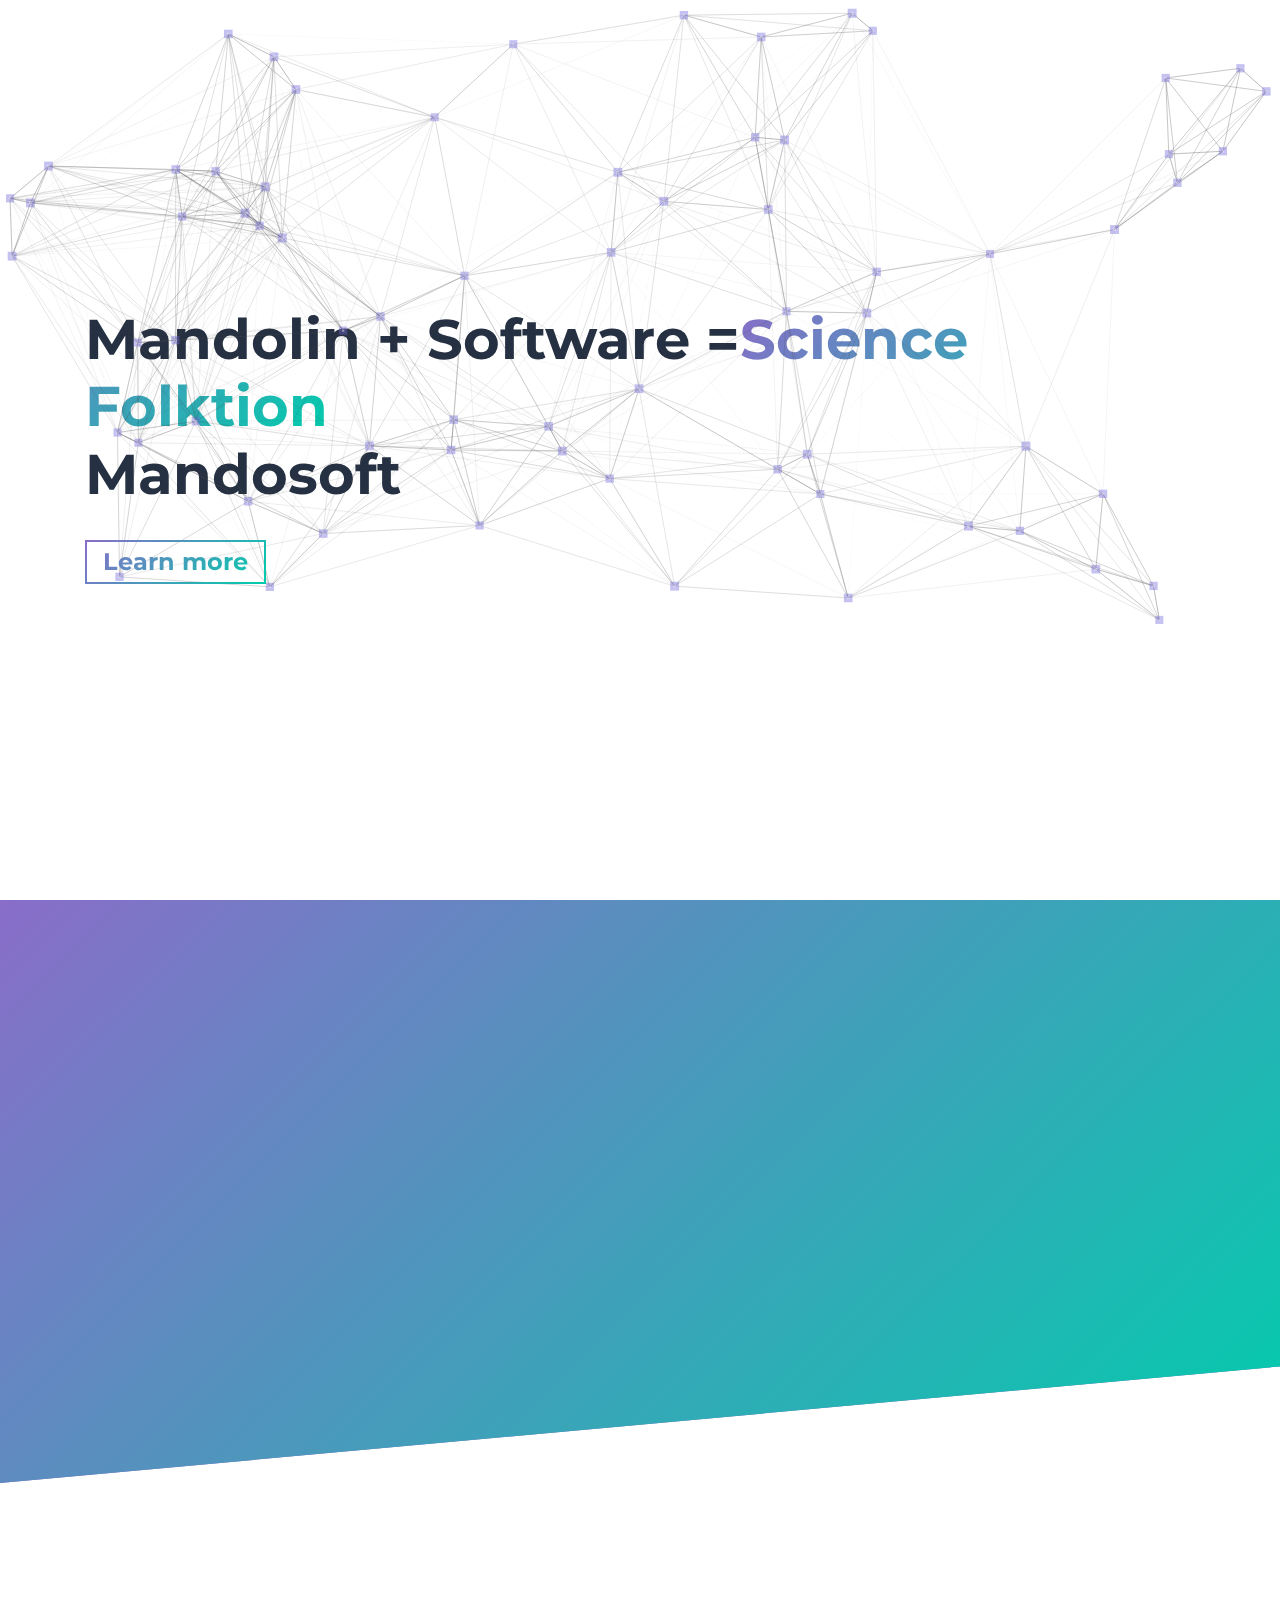
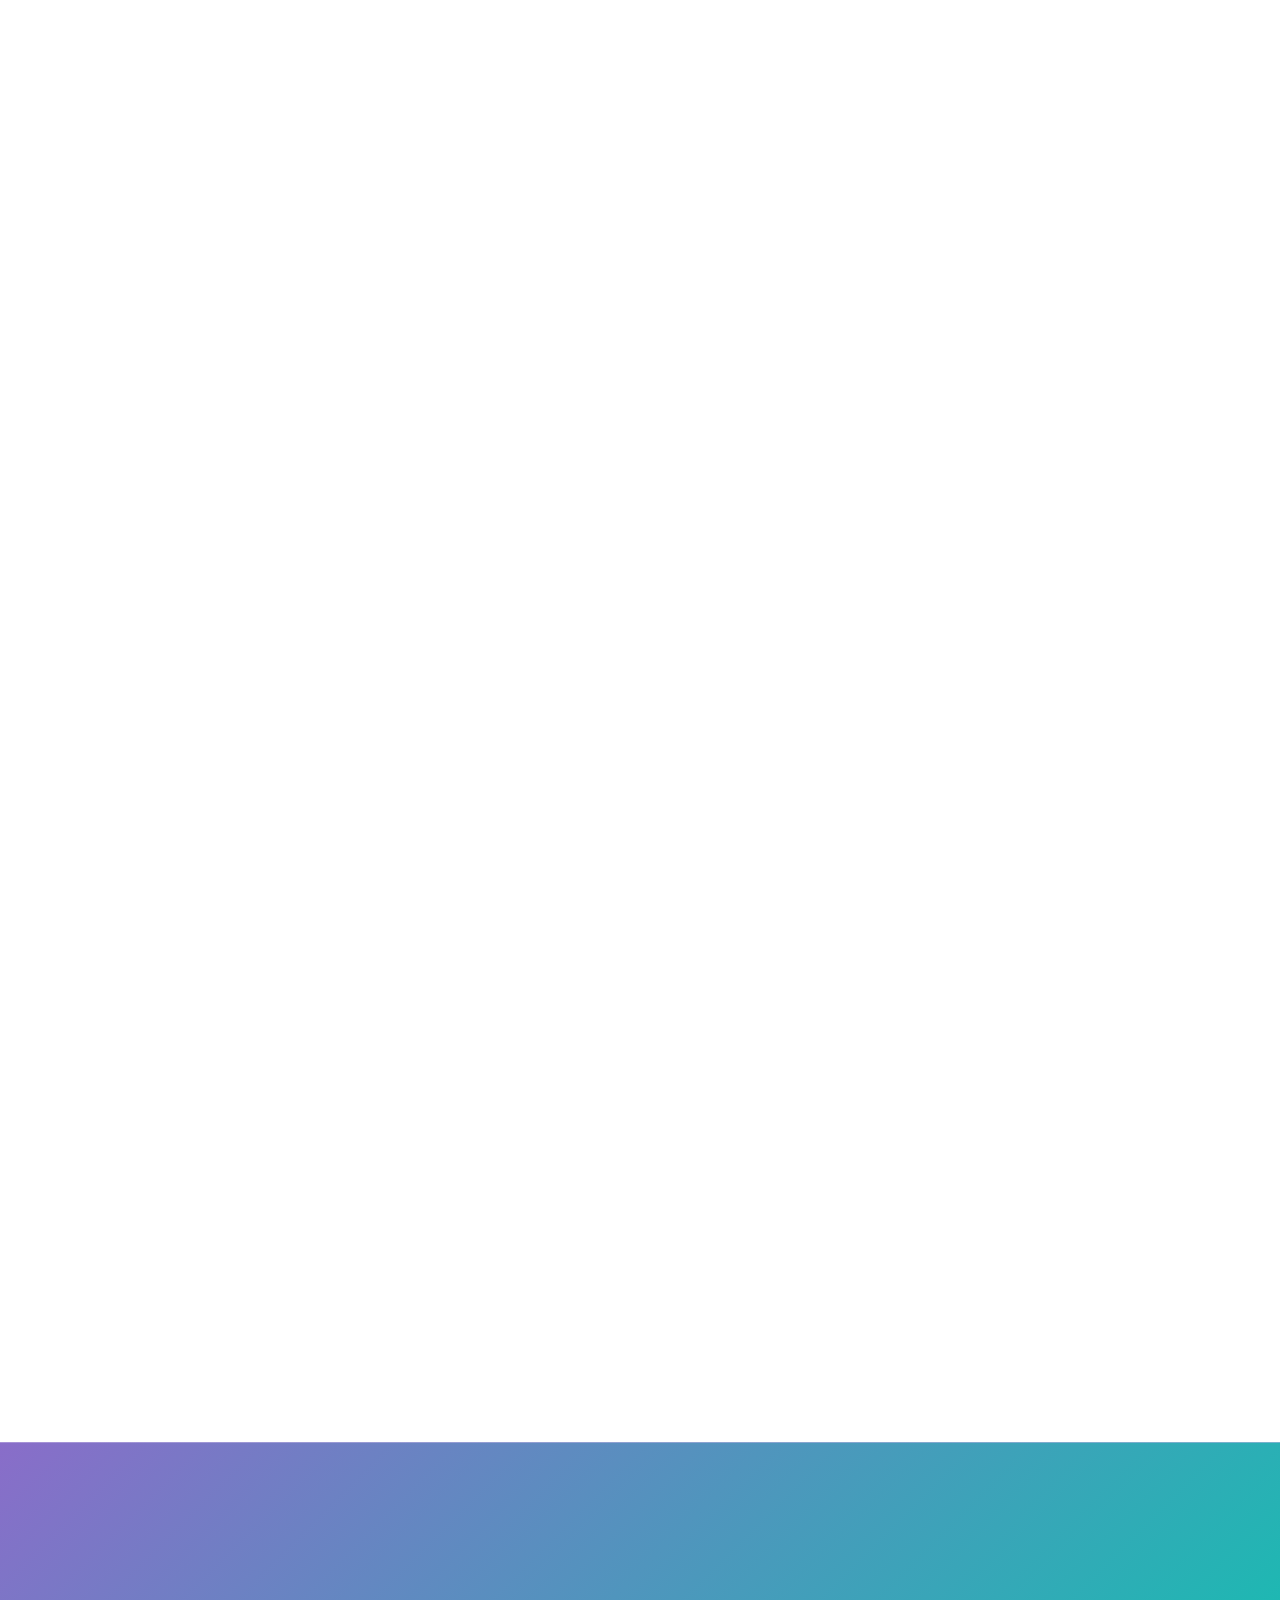
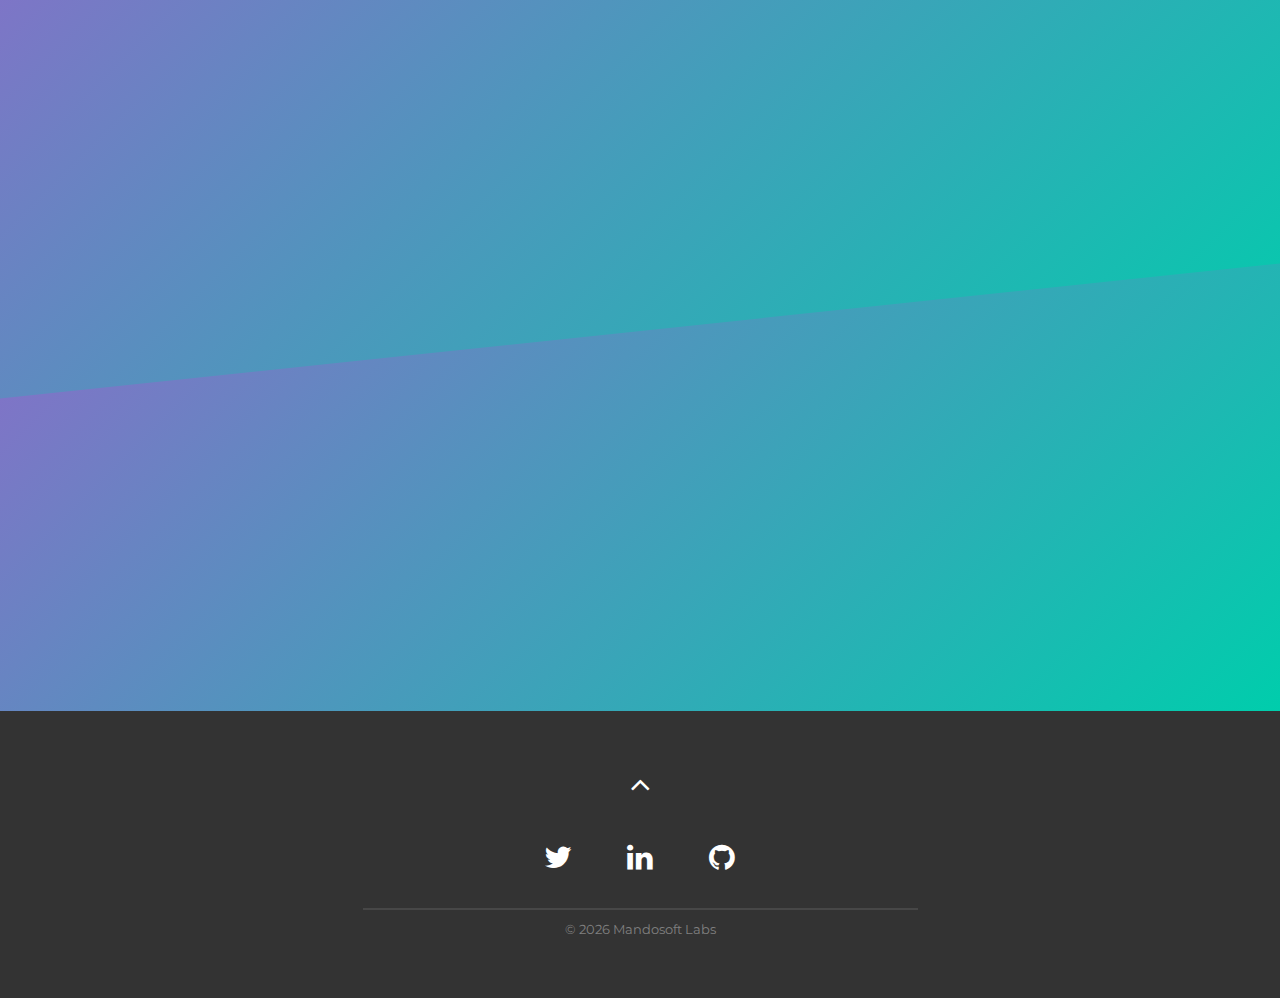
==== commit 2bac1c8c: "Updates" ====
--- a/index.html
+++ b/index.html
@@ -1,4 +1,4 @@
-<!DOCTYPE html><html lang="en"><head><meta charSet="utf-8"/><meta http-equiv="x-ua-compatible" content="ie=edge"/><meta name="viewport" content="width=device-width, initial-scale=1, shrink-to-fit=no"/><style data-href="/styles.7ccc5e0c7867727db716.css">@import url(https://fonts.googleapis.com/css?family=Montserrat:400,700&display=swap);
+<!DOCTYPE html><html lang="en"><head><meta charSet="utf-8"/><meta http-equiv="x-ua-compatible" content="ie=edge"/><meta name="viewport" content="width=device-width, initial-scale=1, shrink-to-fit=no"/><style data-href="/styles.997ba7f046ec7ae45687.css">@import url(https://fonts.googleapis.com/css?family=Montserrat:400,700&display=swap);
 /*!
  * Bootstrap v4.5.0 (https://getbootstrap.com/)
  * Copyright 2011-2020 The Bootstrap Authors
@@ -8,4 +8,4 @@
 /*!
  *  Font Awesome 4.7.0 by @davegandy - http://fontawesome.io - @fontawesome
  *  License - http://fontawesome.io/license (Font: SIL OFL 1.1, CSS: MIT License)
- */@font-face{font-family:FontAwesome;src:url(/static/fontawesome-webfont-af7ae505a9eed503f8b8e6982036873e.woff2) format("woff2");font-weight:400;font-style:normal;font-display:swap}.fa{display:inline-block;font:normal normal normal 14px/1 FontAwesome;font-size:inherit;text-rendering:auto;-webkit-font-smoothing:antialiased;-moz-osx-font-smoothing:grayscale}.fa-lg{font-size:1.33333333em;line-height:.75em;vertical-align:-15%}.fa-2x{font-size:2em}.fa-3x{font-size:3em}.fa-4x{font-size:4em}.fa-5x{font-size:5em}.fa-fw{width:1.28571429em;text-align:center}.fa-ul{padding-left:0;margin-left:2.14285714em;list-style-type:none}.fa-ul>li{position:relative}.fa-li{position:absolute;left:-2.14285714em;width:2.14285714em;top:.14285714em;text-align:center}.fa-li.fa-lg{left:-1.85714286em}.fa-border{padding:.2em .25em .15em;border:.08em solid #eee;border-radius:.1em}.fa-pull-left{float:left}.fa-pull-right{float:right}.fa.fa-pull-left{margin-right:.3em}.fa.fa-pull-right{margin-left:.3em}.pull-right{float:right}.pull-left{float:left}.fa.pull-left{margin-right:.3em}.fa.pull-right{margin-left:.3em}.fa-spin{animation:fa-spin 2s linear infinite}.fa-pulse{animation:fa-spin 1s steps(8) infinite}@keyframes fa-spin{0%{transform:rotate(0deg)}to{transform:rotate(359deg)}}.fa-rotate-90{-ms-filter:"progid:DXImageTransform.Microsoft.BasicImage(rotation=1)";transform:rotate(90deg)}.fa-rotate-180{-ms-filter:"progid:DXImageTransform.Microsoft.BasicImage(rotation=2)";transform:rotate(180deg)}.fa-rotate-270{-ms-filter:"progid:DXImageTransform.Microsoft.BasicImage(rotation=3)";transform:rotate(270deg)}.fa-flip-horizontal{-ms-filter:"progid:DXImageTransform.Microsoft.BasicImage(rotation=0, mirror=1)";transform:scaleX(-1)}.fa-flip-vertical{-ms-filter:"progid:DXImageTransform.Microsoft.BasicImage(rotation=2, mirror=1)";transform:scaleY(-1)}:root .fa-flip-horizontal,:root .fa-flip-vertical,:root .fa-rotate-90,:root .fa-rotate-180,:root .fa-rotate-270{-webkit-filter:none;filter:none}.fa-stack{position:relative;display:inline-block;width:2em;height:2em;line-height:2em;vertical-align:middle}.fa-stack-1x,.fa-stack-2x{position:absolute;left:0;width:100%;text-align:center}.fa-stack-1x{line-height:inherit}.fa-stack-2x{font-size:2em}.fa-inverse{color:#fff}.fa-glass:before{content:"\F000"}.fa-music:before{content:"\F001"}.fa-search:before{content:"\F002"}.fa-envelope-o:before{content:"\F003"}.fa-heart:before{content:"\F004"}.fa-star:before{content:"\F005"}.fa-star-o:before{content:"\F006"}.fa-user:before{content:"\F007"}.fa-film:before{content:"\F008"}.fa-th-large:before{content:"\F009"}.fa-th:before{content:"\F00A"}.fa-th-list:before{content:"\F00B"}.fa-check:before{content:"\F00C"}.fa-close:before,.fa-remove:before,.fa-times:before{content:"\F00D"}.fa-search-plus:before{content:"\F00E"}.fa-search-minus:before{content:"\F010"}.fa-power-off:before{content:"\F011"}.fa-signal:before{content:"\F012"}.fa-cog:before,.fa-gear:before{content:"\F013"}.fa-trash-o:before{content:"\F014"}.fa-home:before{content:"\F015"}.fa-file-o:before{content:"\F016"}.fa-clock-o:before{content:"\F017"}.fa-road:before{content:"\F018"}.fa-download:before{content:"\F019"}.fa-arrow-circle-o-down:before{content:"\F01A"}.fa-arrow-circle-o-up:before{content:"\F01B"}.fa-inbox:before{content:"\F01C"}.fa-play-circle-o:before{content:"\F01D"}.fa-repeat:before,.fa-rotate-right:before{content:"\F01E"}.fa-refresh:before{content:"\F021"}.fa-list-alt:before{content:"\F022"}.fa-lock:before{content:"\F023"}.fa-flag:before{content:"\F024"}.fa-headphones:before{content:"\F025"}.fa-volume-off:before{content:"\F026"}.fa-volume-down:before{content:"\F027"}.fa-volume-up:before{content:"\F028"}.fa-qrcode:before{content:"\F029"}.fa-barcode:before{content:"\F02A"}.fa-tag:before{content:"\F02B"}.fa-tags:before{content:"\F02C"}.fa-book:before{content:"\F02D"}.fa-bookmark:before{content:"\F02E"}.fa-print:before{content:"\F02F"}.fa-camera:before{content:"\F030"}.fa-font:before{content:"\F031"}.fa-bold:before{content:"\F032"}.fa-italic:before{content:"\F033"}.fa-text-height:before{content:"\F034"}.fa-text-width:before{content:"\F035"}.fa-align-left:before{content:"\F036"}.fa-align-center:before{content:"\F037"}.fa-align-right:before{content:"\F038"}.fa-align-justify:before{content:"\F039"}.fa-list:before{content:"\F03A"}.fa-dedent:before,.fa-outdent:before{content:"\F03B"}.fa-indent:before{content:"\F03C"}.fa-video-camera:before{content:"\F03D"}.fa-image:before,.fa-photo:before,.fa-picture-o:before{content:"\F03E"}.fa-pencil:before{content:"\F040"}.fa-map-marker:before{content:"\F041"}.fa-adjust:before{content:"\F042"}.fa-tint:before{content:"\F043"}.fa-edit:before,.fa-pencil-square-o:before{content:"\F044"}.fa-share-square-o:before{content:"\F045"}.fa-check-square-o:before{content:"\F046"}.fa-arrows:before{content:"\F047"}.fa-step-backward:before{content:"\F048"}.fa-fast-backward:before{content:"\F049"}.fa-backward:before{content:"\F04A"}.fa-play:before{content:"\F04B"}.fa-pause:before{content:"\F04C"}.fa-stop:before{content:"\F04D"}.fa-forward:before{content:"\F04E"}.fa-fast-forward:before{content:"\F050"}.fa-step-forward:before{content:"\F051"}.fa-eject:before{content:"\F052"}.fa-chevron-left:before{content:"\F053"}.fa-chevron-right:before{content:"\F054"}.fa-plus-circle:before{content:"\F055"}.fa-minus-circle:before{content:"\F056"}.fa-times-circle:before{content:"\F057"}.fa-check-circle:before{content:"\F058"}.fa-question-circle:before{content:"\F059"}.fa-info-circle:before{content:"\F05A"}.fa-crosshairs:before{content:"\F05B"}.fa-times-circle-o:before{content:"\F05C"}.fa-check-circle-o:before{content:"\F05D"}.fa-ban:before{content:"\F05E"}.fa-arrow-left:before{content:"\F060"}.fa-arrow-right:before{content:"\F061"}.fa-arrow-up:before{content:"\F062"}.fa-arrow-down:before{content:"\F063"}.fa-mail-forward:before,.fa-share:before{content:"\F064"}.fa-expand:before{content:"\F065"}.fa-compress:before{content:"\F066"}.fa-plus:before{content:"\F067"}.fa-minus:before{content:"\F068"}.fa-asterisk:before{content:"\F069"}.fa-exclamation-circle:before{content:"\F06A"}.fa-gift:before{content:"\F06B"}.fa-leaf:before{content:"\F06C"}.fa-fire:before{content:"\F06D"}.fa-eye:before{content:"\F06E"}.fa-eye-slash:before{content:"\F070"}.fa-exclamation-triangle:before,.fa-warning:before{content:"\F071"}.fa-plane:before{content:"\F072"}.fa-calendar:before{content:"\F073"}.fa-random:before{content:"\F074"}.fa-comment:before{content:"\F075"}.fa-magnet:before{content:"\F076"}.fa-chevron-up:before{content:"\F077"}.fa-chevron-down:before{content:"\F078"}.fa-retweet:before{content:"\F079"}.fa-shopping-cart:before{content:"\F07A"}.fa-folder:before{content:"\F07B"}.fa-folder-open:before{content:"\F07C"}.fa-arrows-v:before{content:"\F07D"}.fa-arrows-h:before{content:"\F07E"}.fa-bar-chart-o:before,.fa-bar-chart:before{content:"\F080"}.fa-twitter-square:before{content:"\F081"}.fa-facebook-square:before{content:"\F082"}.fa-camera-retro:before{content:"\F083"}.fa-key:before{content:"\F084"}.fa-cogs:before,.fa-gears:before{content:"\F085"}.fa-comments:before{content:"\F086"}.fa-thumbs-o-up:before{content:"\F087"}.fa-thumbs-o-down:before{content:"\F088"}.fa-star-half:before{content:"\F089"}.fa-heart-o:before{content:"\F08A"}.fa-sign-out:before{content:"\F08B"}.fa-linkedin-square:before{content:"\F08C"}.fa-thumb-tack:before{content:"\F08D"}.fa-external-link:before{content:"\F08E"}.fa-sign-in:before{content:"\F090"}.fa-trophy:before{content:"\F091"}.fa-github-square:before{content:"\F092"}.fa-upload:before{content:"\F093"}.fa-lemon-o:before{content:"\F094"}.fa-phone:before{content:"\F095"}.fa-square-o:before{content:"\F096"}.fa-bookmark-o:before{content:"\F097"}.fa-phone-square:before{content:"\F098"}.fa-twitter:before{content:"\F099"}.fa-facebook-f:before,.fa-facebook:before{content:"\F09A"}.fa-github:before{content:"\F09B"}.fa-unlock:before{content:"\F09C"}.fa-credit-card:before{content:"\F09D"}.fa-feed:before,.fa-rss:before{content:"\F09E"}.fa-hdd-o:before{content:"\F0A0"}.fa-bullhorn:before{content:"\F0A1"}.fa-bell:before{content:"\F0F3"}.fa-certificate:before{content:"\F0A3"}.fa-hand-o-right:before{content:"\F0A4"}.fa-hand-o-left:before{content:"\F0A5"}.fa-hand-o-up:before{content:"\F0A6"}.fa-hand-o-down:before{content:"\F0A7"}.fa-arrow-circle-left:before{content:"\F0A8"}.fa-arrow-circle-right:before{content:"\F0A9"}.fa-arrow-circle-up:before{content:"\F0AA"}.fa-arrow-circle-down:before{content:"\F0AB"}.fa-globe:before{content:"\F0AC"}.fa-wrench:before{content:"\F0AD"}.fa-tasks:before{content:"\F0AE"}.fa-filter:before{content:"\F0B0"}.fa-briefcase:before{content:"\F0B1"}.fa-arrows-alt:before{content:"\F0B2"}.fa-group:before,.fa-users:before{content:"\F0C0"}.fa-chain:before,.fa-link:before{content:"\F0C1"}.fa-cloud:before{content:"\F0C2"}.fa-flask:before{content:"\F0C3"}.fa-cut:before,.fa-scissors:before{content:"\F0C4"}.fa-copy:before,.fa-files-o:before{content:"\F0C5"}.fa-paperclip:before{content:"\F0C6"}.fa-floppy-o:before,.fa-save:before{content:"\F0C7"}.fa-square:before{content:"\F0C8"}.fa-bars:before,.fa-navicon:before,.fa-reorder:before{content:"\F0C9"}.fa-list-ul:before{content:"\F0CA"}.fa-list-ol:before{content:"\F0CB"}.fa-strikethrough:before{content:"\F0CC"}.fa-underline:before{content:"\F0CD"}.fa-table:before{content:"\F0CE"}.fa-magic:before{content:"\F0D0"}.fa-truck:before{content:"\F0D1"}.fa-pinterest:before{content:"\F0D2"}.fa-pinterest-square:before{content:"\F0D3"}.fa-google-plus-square:before{content:"\F0D4"}.fa-google-plus:before{content:"\F0D5"}.fa-money:before{content:"\F0D6"}.fa-caret-down:before{content:"\F0D7"}.fa-caret-up:before{content:"\F0D8"}.fa-caret-left:before{content:"\F0D9"}.fa-caret-right:before{content:"\F0DA"}.fa-columns:before{content:"\F0DB"}.fa-sort:before,.fa-unsorted:before{content:"\F0DC"}.fa-sort-desc:before,.fa-sort-down:before{content:"\F0DD"}.fa-sort-asc:before,.fa-sort-up:before{content:"\F0DE"}.fa-envelope:before{content:"\F0E0"}.fa-linkedin:before{content:"\F0E1"}.fa-rotate-left:before,.fa-undo:before{content:"\F0E2"}.fa-gavel:before,.fa-legal:before{content:"\F0E3"}.fa-dashboard:before,.fa-tachometer:before{content:"\F0E4"}.fa-comment-o:before{content:"\F0E5"}.fa-comments-o:before{content:"\F0E6"}.fa-bolt:before,.fa-flash:before{content:"\F0E7"}.fa-sitemap:before{content:"\F0E8"}.fa-umbrella:before{content:"\F0E9"}.fa-clipboard:before,.fa-paste:before{content:"\F0EA"}.fa-lightbulb-o:before{content:"\F0EB"}.fa-exchange:before{content:"\F0EC"}.fa-cloud-download:before{content:"\F0ED"}.fa-cloud-upload:before{content:"\F0EE"}.fa-user-md:before{content:"\F0F0"}.fa-stethoscope:before{content:"\F0F1"}.fa-suitcase:before{content:"\F0F2"}.fa-bell-o:before{content:"\F0A2"}.fa-coffee:before{content:"\F0F4"}.fa-cutlery:before{content:"\F0F5"}.fa-file-text-o:before{content:"\F0F6"}.fa-building-o:before{content:"\F0F7"}.fa-hospital-o:before{content:"\F0F8"}.fa-ambulance:before{content:"\F0F9"}.fa-medkit:before{content:"\F0FA"}.fa-fighter-jet:before{content:"\F0FB"}.fa-beer:before{content:"\F0FC"}.fa-h-square:before{content:"\F0FD"}.fa-plus-square:before{content:"\F0FE"}.fa-angle-double-left:before{content:"\F100"}.fa-angle-double-right:before{content:"\F101"}.fa-angle-double-up:before{content:"\F102"}.fa-angle-double-down:before{content:"\F103"}.fa-angle-left:before{content:"\F104"}.fa-angle-right:before{content:"\F105"}.fa-angle-up:before{content:"\F106"}.fa-angle-down:before{content:"\F107"}.fa-desktop:before{content:"\F108"}.fa-laptop:before{content:"\F109"}.fa-tablet:before{content:"\F10A"}.fa-mobile-phone:before,.fa-mobile:before{content:"\F10B"}.fa-circle-o:before{content:"\F10C"}.fa-quote-left:before{content:"\F10D"}.fa-quote-right:before{content:"\F10E"}.fa-spinner:before{content:"\F110"}.fa-circle:before{content:"\F111"}.fa-mail-reply:before,.fa-reply:before{content:"\F112"}.fa-github-alt:before{content:"\F113"}.fa-folder-o:before{content:"\F114"}.fa-folder-open-o:before{content:"\F115"}.fa-smile-o:before{content:"\F118"}.fa-frown-o:before{content:"\F119"}.fa-meh-o:before{content:"\F11A"}.fa-gamepad:before{content:"\F11B"}.fa-keyboard-o:before{content:"\F11C"}.fa-flag-o:before{content:"\F11D"}.fa-flag-checkered:before{content:"\F11E"}.fa-terminal:before{content:"\F120"}.fa-code:before{content:"\F121"}.fa-mail-reply-all:before,.fa-reply-all:before{content:"\F122"}.fa-star-half-empty:before,.fa-star-half-full:before,.fa-star-half-o:before{content:"\F123"}.fa-location-arrow:before{content:"\F124"}.fa-crop:before{content:"\F125"}.fa-code-fork:before{content:"\F126"}.fa-chain-broken:before,.fa-unlink:before{content:"\F127"}.fa-question:before{content:"\F128"}.fa-info:before{content:"\F129"}.fa-exclamation:before{content:"\F12A"}.fa-superscript:before{content:"\F12B"}.fa-subscript:before{content:"\F12C"}.fa-eraser:before{content:"\F12D"}.fa-puzzle-piece:before{content:"\F12E"}.fa-microphone:before{content:"\F130"}.fa-microphone-slash:before{content:"\F131"}.fa-shield:before{content:"\F132"}.fa-calendar-o:before{content:"\F133"}.fa-fire-extinguisher:before{content:"\F134"}.fa-rocket:before{content:"\F135"}.fa-maxcdn:before{content:"\F136"}.fa-chevron-circle-left:before{content:"\F137"}.fa-chevron-circle-right:before{content:"\F138"}.fa-chevron-circle-up:before{content:"\F139"}.fa-chevron-circle-down:before{content:"\F13A"}.fa-html5:before{content:"\F13B"}.fa-css3:before{content:"\F13C"}.fa-anchor:before{content:"\F13D"}.fa-unlock-alt:before{content:"\F13E"}.fa-bullseye:before{content:"\F140"}.fa-ellipsis-h:before{content:"\F141"}.fa-ellipsis-v:before{content:"\F142"}.fa-rss-square:before{content:"\F143"}.fa-play-circle:before{content:"\F144"}.fa-ticket:before{content:"\F145"}.fa-minus-square:before{content:"\F146"}.fa-minus-square-o:before{content:"\F147"}.fa-level-up:before{content:"\F148"}.fa-level-down:before{content:"\F149"}.fa-check-square:before{content:"\F14A"}.fa-pencil-square:before{content:"\F14B"}.fa-external-link-square:before{content:"\F14C"}.fa-share-square:before{content:"\F14D"}.fa-compass:before{content:"\F14E"}.fa-caret-square-o-down:before,.fa-toggle-down:before{content:"\F150"}.fa-caret-square-o-up:before,.fa-toggle-up:before{content:"\F151"}.fa-caret-square-o-right:before,.fa-toggle-right:before{content:"\F152"}.fa-eur:before,.fa-euro:before{content:"\F153"}.fa-gbp:before{content:"\F154"}.fa-dollar:before,.fa-usd:before{content:"\F155"}.fa-inr:before,.fa-rupee:before{content:"\F156"}.fa-cny:before,.fa-jpy:before,.fa-rmb:before,.fa-yen:before{content:"\F157"}.fa-rouble:before,.fa-rub:before,.fa-ruble:before{content:"\F158"}.fa-krw:before,.fa-won:before{content:"\F159"}.fa-bitcoin:before,.fa-btc:before{content:"\F15A"}.fa-file:before{content:"\F15B"}.fa-file-text:before{content:"\F15C"}.fa-sort-alpha-asc:before{content:"\F15D"}.fa-sort-alpha-desc:before{content:"\F15E"}.fa-sort-amount-asc:before{content:"\F160"}.fa-sort-amount-desc:before{content:"\F161"}.fa-sort-numeric-asc:before{content:"\F162"}.fa-sort-numeric-desc:before{content:"\F163"}.fa-thumbs-up:before{content:"\F164"}.fa-thumbs-down:before{content:"\F165"}.fa-youtube-square:before{content:"\F166"}.fa-youtube:before{content:"\F167"}.fa-xing:before{content:"\F168"}.fa-xing-square:before{content:"\F169"}.fa-youtube-play:before{content:"\F16A"}.fa-dropbox:before{content:"\F16B"}.fa-stack-overflow:before{content:"\F16C"}.fa-instagram:before{content:"\F16D"}.fa-flickr:before{content:"\F16E"}.fa-adn:before{content:"\F170"}.fa-bitbucket:before{content:"\F171"}.fa-bitbucket-square:before{content:"\F172"}.fa-tumblr:before{content:"\F173"}.fa-tumblr-square:before{content:"\F174"}.fa-long-arrow-down:before{content:"\F175"}.fa-long-arrow-up:before{content:"\F176"}.fa-long-arrow-left:before{content:"\F177"}.fa-long-arrow-right:before{content:"\F178"}.fa-apple:before{content:"\F179"}.fa-windows:before{content:"\F17A"}.fa-android:before{content:"\F17B"}.fa-linux:before{content:"\F17C"}.fa-dribbble:before{content:"\F17D"}.fa-skype:before{content:"\F17E"}.fa-foursquare:before{content:"\F180"}.fa-trello:before{content:"\F181"}.fa-female:before{content:"\F182"}.fa-male:before{content:"\F183"}.fa-gittip:before,.fa-gratipay:before{content:"\F184"}.fa-sun-o:before{content:"\F185"}.fa-moon-o:before{content:"\F186"}.fa-archive:before{content:"\F187"}.fa-bug:before{content:"\F188"}.fa-vk:before{content:"\F189"}.fa-weibo:before{content:"\F18A"}.fa-renren:before{content:"\F18B"}.fa-pagelines:before{content:"\F18C"}.fa-stack-exchange:before{content:"\F18D"}.fa-arrow-circle-o-right:before{content:"\F18E"}.fa-arrow-circle-o-left:before{content:"\F190"}.fa-caret-square-o-left:before,.fa-toggle-left:before{content:"\F191"}.fa-dot-circle-o:before{content:"\F192"}.fa-wheelchair:before{content:"\F193"}.fa-vimeo-square:before{content:"\F194"}.fa-try:before,.fa-turkish-lira:before{content:"\F195"}.fa-plus-square-o:before{content:"\F196"}.fa-space-shuttle:before{content:"\F197"}.fa-slack:before{content:"\F198"}.fa-envelope-square:before{content:"\F199"}.fa-wordpress:before{content:"\F19A"}.fa-openid:before{content:"\F19B"}.fa-bank:before,.fa-institution:before,.fa-university:before{content:"\F19C"}.fa-graduation-cap:before,.fa-mortar-board:before{content:"\F19D"}.fa-yahoo:before{content:"\F19E"}.fa-google:before{content:"\F1A0"}.fa-reddit:before{content:"\F1A1"}.fa-reddit-square:before{content:"\F1A2"}.fa-stumbleupon-circle:before{content:"\F1A3"}.fa-stumbleupon:before{content:"\F1A4"}.fa-delicious:before{content:"\F1A5"}.fa-digg:before{content:"\F1A6"}.fa-pied-piper-pp:before{content:"\F1A7"}.fa-pied-piper-alt:before{content:"\F1A8"}.fa-drupal:before{content:"\F1A9"}.fa-joomla:before{content:"\F1AA"}.fa-language:before{content:"\F1AB"}.fa-fax:before{content:"\F1AC"}.fa-building:before{content:"\F1AD"}.fa-child:before{content:"\F1AE"}.fa-paw:before{content:"\F1B0"}.fa-spoon:before{content:"\F1B1"}.fa-cube:before{content:"\F1B2"}.fa-cubes:before{content:"\F1B3"}.fa-behance:before{content:"\F1B4"}.fa-behance-square:before{content:"\F1B5"}.fa-steam:before{content:"\F1B6"}.fa-steam-square:before{content:"\F1B7"}.fa-recycle:before{content:"\F1B8"}.fa-automobile:before,.fa-car:before{content:"\F1B9"}.fa-cab:before,.fa-taxi:before{content:"\F1BA"}.fa-tree:before{content:"\F1BB"}.fa-spotify:before{content:"\F1BC"}.fa-deviantart:before{content:"\F1BD"}.fa-soundcloud:before{content:"\F1BE"}.fa-database:before{content:"\F1C0"}.fa-file-pdf-o:before{content:"\F1C1"}.fa-file-word-o:before{content:"\F1C2"}.fa-file-excel-o:before{content:"\F1C3"}.fa-file-powerpoint-o:before{content:"\F1C4"}.fa-file-image-o:before,.fa-file-photo-o:before,.fa-file-picture-o:before{content:"\F1C5"}.fa-file-archive-o:before,.fa-file-zip-o:before{content:"\F1C6"}.fa-file-audio-o:before,.fa-file-sound-o:before{content:"\F1C7"}.fa-file-movie-o:before,.fa-file-video-o:before{content:"\F1C8"}.fa-file-code-o:before{content:"\F1C9"}.fa-vine:before{content:"\F1CA"}.fa-codepen:before{content:"\F1CB"}.fa-jsfiddle:before{content:"\F1CC"}.fa-life-bouy:before,.fa-life-buoy:before,.fa-life-ring:before,.fa-life-saver:before,.fa-support:before{content:"\F1CD"}.fa-circle-o-notch:before{content:"\F1CE"}.fa-ra:before,.fa-rebel:before,.fa-resistance:before{content:"\F1D0"}.fa-empire:before,.fa-ge:before{content:"\F1D1"}.fa-git-square:before{content:"\F1D2"}.fa-git:before{content:"\F1D3"}.fa-hacker-news:before,.fa-y-combinator-square:before,.fa-yc-square:before{content:"\F1D4"}.fa-tencent-weibo:before{content:"\F1D5"}.fa-qq:before{content:"\F1D6"}.fa-wechat:before,.fa-weixin:before{content:"\F1D7"}.fa-paper-plane:before,.fa-send:before{content:"\F1D8"}.fa-paper-plane-o:before,.fa-send-o:before{content:"\F1D9"}.fa-history:before{content:"\F1DA"}.fa-circle-thin:before{content:"\F1DB"}.fa-header:before{content:"\F1DC"}.fa-paragraph:before{content:"\F1DD"}.fa-sliders:before{content:"\F1DE"}.fa-share-alt:before{content:"\F1E0"}.fa-share-alt-square:before{content:"\F1E1"}.fa-bomb:before{content:"\F1E2"}.fa-futbol-o:before,.fa-soccer-ball-o:before{content:"\F1E3"}.fa-tty:before{content:"\F1E4"}.fa-binoculars:before{content:"\F1E5"}.fa-plug:before{content:"\F1E6"}.fa-slideshare:before{content:"\F1E7"}.fa-twitch:before{content:"\F1E8"}.fa-yelp:before{content:"\F1E9"}.fa-newspaper-o:before{content:"\F1EA"}.fa-wifi:before{content:"\F1EB"}.fa-calculator:before{content:"\F1EC"}.fa-paypal:before{content:"\F1ED"}.fa-google-wallet:before{content:"\F1EE"}.fa-cc-visa:before{content:"\F1F0"}.fa-cc-mastercard:before{content:"\F1F1"}.fa-cc-discover:before{content:"\F1F2"}.fa-cc-amex:before{content:"\F1F3"}.fa-cc-paypal:before{content:"\F1F4"}.fa-cc-stripe:before{content:"\F1F5"}.fa-bell-slash:before{content:"\F1F6"}.fa-bell-slash-o:before{content:"\F1F7"}.fa-trash:before{content:"\F1F8"}.fa-copyright:before{content:"\F1F9"}.fa-at:before{content:"\F1FA"}.fa-eyedropper:before{content:"\F1FB"}.fa-paint-brush:before{content:"\F1FC"}.fa-birthday-cake:before{content:"\F1FD"}.fa-area-chart:before{content:"\F1FE"}.fa-pie-chart:before{content:"\F200"}.fa-line-chart:before{content:"\F201"}.fa-lastfm:before{content:"\F202"}.fa-lastfm-square:before{content:"\F203"}.fa-toggle-off:before{content:"\F204"}.fa-toggle-on:before{content:"\F205"}.fa-bicycle:before{content:"\F206"}.fa-bus:before{content:"\F207"}.fa-ioxhost:before{content:"\F208"}.fa-angellist:before{content:"\F209"}.fa-cc:before{content:"\F20A"}.fa-ils:before,.fa-shekel:before,.fa-sheqel:before{content:"\F20B"}.fa-meanpath:before{content:"\F20C"}.fa-buysellads:before{content:"\F20D"}.fa-connectdevelop:before{content:"\F20E"}.fa-dashcube:before{content:"\F210"}.fa-forumbee:before{content:"\F211"}.fa-leanpub:before{content:"\F212"}.fa-sellsy:before{content:"\F213"}.fa-shirtsinbulk:before{content:"\F214"}.fa-simplybuilt:before{content:"\F215"}.fa-skyatlas:before{content:"\F216"}.fa-cart-plus:before{content:"\F217"}.fa-cart-arrow-down:before{content:"\F218"}.fa-diamond:before{content:"\F219"}.fa-ship:before{content:"\F21A"}.fa-user-secret:before{content:"\F21B"}.fa-motorcycle:before{content:"\F21C"}.fa-street-view:before{content:"\F21D"}.fa-heartbeat:before{content:"\F21E"}.fa-venus:before{content:"\F221"}.fa-mars:before{content:"\F222"}.fa-mercury:before{content:"\F223"}.fa-intersex:before,.fa-transgender:before{content:"\F224"}.fa-transgender-alt:before{content:"\F225"}.fa-venus-double:before{content:"\F226"}.fa-mars-double:before{content:"\F227"}.fa-venus-mars:before{content:"\F228"}.fa-mars-stroke:before{content:"\F229"}.fa-mars-stroke-v:before{content:"\F22A"}.fa-mars-stroke-h:before{content:"\F22B"}.fa-neuter:before{content:"\F22C"}.fa-genderless:before{content:"\F22D"}.fa-facebook-official:before{content:"\F230"}.fa-pinterest-p:before{content:"\F231"}.fa-whatsapp:before{content:"\F232"}.fa-server:before{content:"\F233"}.fa-user-plus:before{content:"\F234"}.fa-user-times:before{content:"\F235"}.fa-bed:before,.fa-hotel:before{content:"\F236"}.fa-viacoin:before{content:"\F237"}.fa-train:before{content:"\F238"}.fa-subway:before{content:"\F239"}.fa-medium:before{content:"\F23A"}.fa-y-combinator:before,.fa-yc:before{content:"\F23B"}.fa-optin-monster:before{content:"\F23C"}.fa-opencart:before{content:"\F23D"}.fa-expeditedssl:before{content:"\F23E"}.fa-battery-4:before,.fa-battery-full:before,.fa-battery:before{content:"\F240"}.fa-battery-3:before,.fa-battery-three-quarters:before{content:"\F241"}.fa-battery-2:before,.fa-battery-half:before{content:"\F242"}.fa-battery-1:before,.fa-battery-quarter:before{content:"\F243"}.fa-battery-0:before,.fa-battery-empty:before{content:"\F244"}.fa-mouse-pointer:before{content:"\F245"}.fa-i-cursor:before{content:"\F246"}.fa-object-group:before{content:"\F247"}.fa-object-ungroup:before{content:"\F248"}.fa-sticky-note:before{content:"\F249"}.fa-sticky-note-o:before{content:"\F24A"}.fa-cc-jcb:before{content:"\F24B"}.fa-cc-diners-club:before{content:"\F24C"}.fa-clone:before{content:"\F24D"}.fa-balance-scale:before{content:"\F24E"}.fa-hourglass-o:before{content:"\F250"}.fa-hourglass-1:before,.fa-hourglass-start:before{content:"\F251"}.fa-hourglass-2:before,.fa-hourglass-half:before{content:"\F252"}.fa-hourglass-3:before,.fa-hourglass-end:before{content:"\F253"}.fa-hourglass:before{content:"\F254"}.fa-hand-grab-o:before,.fa-hand-rock-o:before{content:"\F255"}.fa-hand-paper-o:before,.fa-hand-stop-o:before{content:"\F256"}.fa-hand-scissors-o:before{content:"\F257"}.fa-hand-lizard-o:before{content:"\F258"}.fa-hand-spock-o:before{content:"\F259"}.fa-hand-pointer-o:before{content:"\F25A"}.fa-hand-peace-o:before{content:"\F25B"}.fa-trademark:before{content:"\F25C"}.fa-registered:before{content:"\F25D"}.fa-creative-commons:before{content:"\F25E"}.fa-gg:before{content:"\F260"}.fa-gg-circle:before{content:"\F261"}.fa-tripadvisor:before{content:"\F262"}.fa-odnoklassniki:before{content:"\F263"}.fa-odnoklassniki-square:before{content:"\F264"}.fa-get-pocket:before{content:"\F265"}.fa-wikipedia-w:before{content:"\F266"}.fa-safari:before{content:"\F267"}.fa-chrome:before{content:"\F268"}.fa-firefox:before{content:"\F269"}.fa-opera:before{content:"\F26A"}.fa-internet-explorer:before{content:"\F26B"}.fa-television:before,.fa-tv:before{content:"\F26C"}.fa-contao:before{content:"\F26D"}.fa-500px:before{content:"\F26E"}.fa-amazon:before{content:"\F270"}.fa-calendar-plus-o:before{content:"\F271"}.fa-calendar-minus-o:before{content:"\F272"}.fa-calendar-times-o:before{content:"\F273"}.fa-calendar-check-o:before{content:"\F274"}.fa-industry:before{content:"\F275"}.fa-map-pin:before{content:"\F276"}.fa-map-signs:before{content:"\F277"}.fa-map-o:before{content:"\F278"}.fa-map:before{content:"\F279"}.fa-commenting:before{content:"\F27A"}.fa-commenting-o:before{content:"\F27B"}.fa-houzz:before{content:"\F27C"}.fa-vimeo:before{content:"\F27D"}.fa-black-tie:before{content:"\F27E"}.fa-fonticons:before{content:"\F280"}.fa-reddit-alien:before{content:"\F281"}.fa-edge:before{content:"\F282"}.fa-credit-card-alt:before{content:"\F283"}.fa-codiepie:before{content:"\F284"}.fa-modx:before{content:"\F285"}.fa-fort-awesome:before{content:"\F286"}.fa-usb:before{content:"\F287"}.fa-product-hunt:before{content:"\F288"}.fa-mixcloud:before{content:"\F289"}.fa-scribd:before{content:"\F28A"}.fa-pause-circle:before{content:"\F28B"}.fa-pause-circle-o:before{content:"\F28C"}.fa-stop-circle:before{content:"\F28D"}.fa-stop-circle-o:before{content:"\F28E"}.fa-shopping-bag:before{content:"\F290"}.fa-shopping-basket:before{content:"\F291"}.fa-hashtag:before{content:"\F292"}.fa-bluetooth:before{content:"\F293"}.fa-bluetooth-b:before{content:"\F294"}.fa-percent:before{content:"\F295"}.fa-gitlab:before{content:"\F296"}.fa-wpbeginner:before{content:"\F297"}.fa-wpforms:before{content:"\F298"}.fa-envira:before{content:"\F299"}.fa-universal-access:before{content:"\F29A"}.fa-wheelchair-alt:before{content:"\F29B"}.fa-question-circle-o:before{content:"\F29C"}.fa-blind:before{content:"\F29D"}.fa-audio-description:before{content:"\F29E"}.fa-volume-control-phone:before{content:"\F2A0"}.fa-braille:before{content:"\F2A1"}.fa-assistive-listening-systems:before{content:"\F2A2"}.fa-american-sign-language-interpreting:before,.fa-asl-interpreting:before{content:"\F2A3"}.fa-deaf:before,.fa-deafness:before,.fa-hard-of-hearing:before{content:"\F2A4"}.fa-glide:before{content:"\F2A5"}.fa-glide-g:before{content:"\F2A6"}.fa-sign-language:before,.fa-signing:before{content:"\F2A7"}.fa-low-vision:before{content:"\F2A8"}.fa-viadeo:before{content:"\F2A9"}.fa-viadeo-square:before{content:"\F2AA"}.fa-snapchat:before{content:"\F2AB"}.fa-snapchat-ghost:before{content:"\F2AC"}.fa-snapchat-square:before{content:"\F2AD"}.fa-pied-piper:before{content:"\F2AE"}.fa-first-order:before{content:"\F2B0"}.fa-yoast:before{content:"\F2B1"}.fa-themeisle:before{content:"\F2B2"}.fa-google-plus-circle:before,.fa-google-plus-official:before{content:"\F2B3"}.fa-fa:before,.fa-font-awesome:before{content:"\F2B4"}.fa-handshake-o:before{content:"\F2B5"}.fa-envelope-open:before{content:"\F2B6"}.fa-envelope-open-o:before{content:"\F2B7"}.fa-linode:before{content:"\F2B8"}.fa-address-book:before{content:"\F2B9"}.fa-address-book-o:before{content:"\F2BA"}.fa-address-card:before,.fa-vcard:before{content:"\F2BB"}.fa-address-card-o:before,.fa-vcard-o:before{content:"\F2BC"}.fa-user-circle:before{content:"\F2BD"}.fa-user-circle-o:before{content:"\F2BE"}.fa-user-o:before{content:"\F2C0"}.fa-id-badge:before{content:"\F2C1"}.fa-drivers-license:before,.fa-id-card:before{content:"\F2C2"}.fa-drivers-license-o:before,.fa-id-card-o:before{content:"\F2C3"}.fa-quora:before{content:"\F2C4"}.fa-free-code-camp:before{content:"\F2C5"}.fa-telegram:before{content:"\F2C6"}.fa-thermometer-4:before,.fa-thermometer-full:before,.fa-thermometer:before{content:"\F2C7"}.fa-thermometer-3:before,.fa-thermometer-three-quarters:before{content:"\F2C8"}.fa-thermometer-2:before,.fa-thermometer-half:before{content:"\F2C9"}.fa-thermometer-1:before,.fa-thermometer-quarter:before{content:"\F2CA"}.fa-thermometer-0:before,.fa-thermometer-empty:before{content:"\F2CB"}.fa-shower:before{content:"\F2CC"}.fa-bath:before,.fa-bathtub:before,.fa-s15:before{content:"\F2CD"}.fa-podcast:before{content:"\F2CE"}.fa-window-maximize:before{content:"\F2D0"}.fa-window-minimize:before{content:"\F2D1"}.fa-window-restore:before{content:"\F2D2"}.fa-times-rectangle:before,.fa-window-close:before{content:"\F2D3"}.fa-times-rectangle-o:before,.fa-window-close-o:before{content:"\F2D4"}.fa-bandcamp:before{content:"\F2D5"}.fa-grav:before{content:"\F2D6"}.fa-etsy:before{content:"\F2D7"}.fa-imdb:before{content:"\F2D8"}.fa-ravelry:before{content:"\F2D9"}.fa-eercast:before{content:"\F2DA"}.fa-microchip:before{content:"\F2DB"}.fa-snowflake-o:before{content:"\F2DC"}.fa-superpowers:before{content:"\F2DD"}.fa-wpexplorer:before{content:"\F2DE"}.fa-meetup:before{content:"\F2E0"}.sr-only{position:absolute;width:1px;height:1px;padding:0;margin:-1px;overflow:hidden;clip:rect(0,0,0,0);border:0}.sr-only-focusable:active,.sr-only-focusable:focus{position:static;width:auto;height:auto;margin:0;overflow:visible;clip:auto}.mb-8{margin-bottom:8rem!important}.load-hidden{visibility:hidden}html{font-size:62.5%}body{font-family:Montserrat,sans-serif;text-align:center}h1{font-weight:700}a,p{font-family:Montserrat,sans-serif;font-size:1.6rem}a,a:active,a:hover,a:link,a:visited{text-decoration:none}a:hover{transition:all .3s ease-in-out}.section-title{margin:0 0 4.5rem;font-size:4rem;font-weight:700;text-transform:uppercase}@media (max-width:37.5em){.section-title{font-size:2.8rem}}.dark-blue-text{color:#272341!important}.text-color-main{background-image:linear-gradient(135deg,#896dc9,#00cdac);-webkit-background-clip:text;-webkit-text-fill-color:transparent}@media (max-width:37.5em){.text-color-main{background-image:none;-webkit-text-fill-color:#00cdac}}.text-color-main:hover{transform:translateX(2px)}.cta-btn{display:inline-block;position:relative;padding:.8rem 1.6rem;font-weight:700;line-height:1;z-index:1;transition:all .6s cubic-bezier(.19,1,.22,1)}.cta-btn:after{content:"";display:block;position:absolute;width:0;height:100%;left:0;bottom:0;z-index:-1;transition:all .3s cubic-bezier(.19,1,.22,1)}.cta-btn--hero{background-image:linear-gradient(135deg,#896dc9,#00cdac);-webkit-background-clip:text;-webkit-text-fill-color:transparent;border-width:2px;border-style:solid;-o-border-image:linear-gradient(135deg,#896dc9,#00cdac);border-image:linear-gradient(135deg,#896dc9,#00cdac);border-image-slice:1;cursor:pointer}@media (max-width:37.5em){.cta-btn--hero{background-image:none;border:2px solid #00cdac;-webkit-text-fill-color:#00cdac}}.cta-btn--hero:after{background-image:linear-gradient(135deg,#896dc9,#00cdac)}@media (max-width:37.5em){.cta-btn--hero:after{background-image:none}}.cta-btn--hero:hover{-webkit-text-fill-color:#fff;text-decoration:none}@media (max-width:37.5em){.cta-btn--hero:hover{-webkit-text-fill-color:#00cdac}}.cta-btn--hero:hover:after{width:100%}.cta-btn--resume{color:#fff;border:2px solid #fff}.cta-btn--resume:after{background:#fff}.cta-btn--resume:hover{color:#00cdac;text-decoration:none}.cta-btn--resume:hover:after{width:100%}.up i{color:#272727}.footer{background-color:#333;color:#fff;padding:4.8rem 0}@media (max-width:37.5em){.footer{border:0}}.footer__text,.footer__text a{color:grey;font-size:1.3rem}.footer__text a{transition:all .4s;display:inline-block;background-color:#333}.footer__text a:active,.footer__text a:hover{color:#896dc9;box-shadow:0 1.5rem 4rem rgba(0,0,0,.15)}.footer hr{margin-top:1rem;margin-bottom:1rem;border:0;width:50%;border-top:2px solid hsla(0,0%,100%,.1)}.social-links{flex-direction:row}.social-links,.social-links a{display:flex;justify-content:center}.social-links a{flex-direction:column;color:#fff;font-size:3rem;width:5rem;height:5rem;margin:1.6rem;transition:all .2s ease-in}.social-links a:hover{transform:translateY(-2px)}.back-to-top i{color:#fff;margin:1rem 0 1.6rem;transition:all .2s ease-in;cursor:pointer}.back-to-top i:hover{transform:translateY(-2px)}section{padding:5rem 0}@media (max-width:37.5em){section{border:none;padding-left:1rem;padding-right:1rem}}#about{background-color:#896dc9;background-image:linear-gradient(135deg,#896dc9,#00cdac);color:#fff;height:100%;border-top:0;-webkit-clip-path:polygon(0 0,100% 0,100% 80%,0 100%);clip-path:polygon(0 0,100% 0,100% 80%,0 100%);padding-bottom:10%}@media (max-width:75em){#about{height:100%;-webkit-clip-path:none;clip-path:none}}@media (max-width:37.5em){#about .about-wrapper{padding-bottom:5rem}}#about .about-wrapper__image{display:flex;height:100%;align-items:center;justify-content:center}@media (max-width:56.25em){#about .about-wrapper__image{padding-bottom:6.4rem}}@media (max-width:75em){#about .about-wrapper__image{height:100%}}#about .about-wrapper__info{display:flex;height:100%;justify-content:center;flex-direction:column}@media (max-width:37.5em){#about .about-wrapper__info{align-items:center}}#about .about-wrapper__info-text{text-align:left}@media (max-width:56.25em){#about .about-wrapper__info-text{font-size:1.5rem;text-align:center}}@media (max-width:37.5em){#about .about-wrapper__info-text{font-size:1.6rem;text-align:center}}#about .about-wrapper__info-text--important{background:#00c8a8;display:inline-block;font-style:italic;padding:0 .3rem;margin:.3rem 0;line-height:1.6}@media (max-width:37.5em){#about .about-wrapper__info-text--important{display:inline;margin:0;padding:0;background:transparent;font-style:normal}}#contact{background-image:linear-gradient(135deg,#896dc9,#00cdac);-webkit-clip-path:polygon(0 15vh,100% 0,100% 100%,0 100%);clip-path:polygon(0 15vh,100% 0,100% 100%,0 100%);padding:15rem 0 10rem;margin-top:-15rem;margin-bottom:-1px;color:#fff}@media (max-width:75em){#contact{padding:10rem 0;clip-path:none;margin-top:0;-webkit-clip-path:none}}#contact .contact-wrapper{margin-top:3.2rem;padding:0 2rem;-webkit-backface-visibility:hidden;backface-visibility:hidden}#contact .contact-wrapper__text{margin-bottom:2.5rem}#contact .contact-wrapper__text,#contact .contact-wrapper a{font-size:2.4rem}@media (max-width:37.5em){#contact .contact-wrapper__text,#contact .contact-wrapper a{font-size:2rem}}#hero{min-height:100vh;height:100vh;display:flex;align-items:center;border-bottom:0;background:#fff;font-weight:400;color:#272341;padding:0 5.6rem;margin-bottom:0;top:0;left:0;bottom:0;right:0;z-index:-1}@media (max-width:37.5em){#hero{padding:0 1.6rem}}#hero .hero-title{font-size:5.6rem;font-weight:700;margin-bottom:3.2rem;text-align:left}@media (max-width:75em){#hero .hero-title{font-size:4rem}}@media (max-width:56.25em){#hero .hero-title{font-size:3.6rem;text-align:center}}@media (max-width:37.5em){#hero .hero-title{font-size:3.5rem;line-height:1.5}}@media (max-width:20em){#hero .hero-title{font-size:2.8rem}}#hero .hero-cta{display:flex}@media (max-width:56.25em){#hero .hero-cta{justify-content:center}}#hero .hero-cta a{font-size:2.4rem}@media (max-width:37.5em){#hero .hero-cta a{font-size:2rem}}#projects{background-color:#fff;color:#272341;margin-top:-15rem;padding-top:15rem}@media (max-width:75em){#projects{margin-top:0;padding-top:5rem}}#projects .project-wrapper{margin-bottom:15rem}@media (max-width:37.5em){#projects .project-wrapper{margin-bottom:0}}#projects .project-wrapper .row{margin-bottom:8rem}@media (max-width:37.5em){#projects .project-wrapper .row{margin-bottom:4rem}}#projects .project-wrapper__text{text-align:left}@media (max-width:37.5em){#projects .project-wrapper__text{margin-bottom:2.5rem!important}}@media (max-width:75em){#projects .project-wrapper__text{margin-bottom:4.8rem}}#projects .project-wrapper__text-title{font-weight:700;margin-bottom:1.8rem;font-size:2.5rem}@media (max-width:37.5em){#projects .project-wrapper__text-title{font-size:2rem}}#projects .project-wrapper__text p>a{color:#00cdac}#projects .project-wrapper__image{width:90%;margin:0 auto}@media (max-width:75em){#projects .project-wrapper__image{width:100%;margin:0}}#projects .project-wrapper__image .thumbnail{border:none;box-shadow:0 3px 6px rgba(0,0,0,.16),0 3px 6px rgba(0,0,0,.23);transition:all .2s ease-out;box-shadow:0 6px 10px rgba(0,0,0,.08),0 0 6px rgba(0,0,0,.05);transition:transform .5s cubic-bezier(.155,1.105,.295,1.12),box-shadow .5s}@media (max-width:37.5em){#projects .project-wrapper__image .thumbnail{border:1px solid #d2d2d2;box-shadow:none;margin-bottom:3.2rem}}</style><meta name="generator" content="Gatsby 2.24.47"/><title data-react-helmet="true">Mandosoft</title><meta data-react-helmet="true" charSet="utf-8"/><meta data-react-helmet="true" name="description" content="Mandosoft"/><link rel="icon" href="/favicon-32x32.png?v=4ccd13523eddd3694feac28b19d11786"/><link rel="manifest" href="/manifest.webmanifest"/><meta name="theme-color" content="#02aab0"/><link rel="apple-touch-icon" sizes="48x48" href="/icons/icon-48x48.png?v=4ccd13523eddd3694feac28b19d11786"/><link rel="apple-touch-icon" sizes="72x72" href="/icons/icon-72x72.png?v=4ccd13523eddd3694feac28b19d11786"/><link rel="apple-touch-icon" sizes="96x96" href="/icons/icon-96x96.png?v=4ccd13523eddd3694feac28b19d11786"/><link rel="apple-touch-icon" sizes="144x144" href="/icons/icon-144x144.png?v=4ccd13523eddd3694feac28b19d11786"/><link rel="apple-touch-icon" sizes="192x192" href="/icons/icon-192x192.png?v=4ccd13523eddd3694feac28b19d11786"/><link rel="apple-touch-icon" sizes="256x256" href="/icons/icon-256x256.png?v=4ccd13523eddd3694feac28b19d11786"/><link rel="apple-touch-icon" sizes="384x384" href="/icons/icon-384x384.png?v=4ccd13523eddd3694feac28b19d11786"/><link rel="apple-touch-icon" sizes="512x512" href="/icons/icon-512x512.png?v=4ccd13523eddd3694feac28b19d11786"/><link as="script" rel="preload" href="/webpack-runtime-306cf2d41538d9662891.js"/><link as="script" rel="preload" href="/framework-fd2b85530eec85104a39.js"/><link as="script" rel="preload" href="/app-bafb2b56987b7df96852.js"/><link as="script" rel="preload" href="/styles-c2fe8482057191dca484.js"/><link as="script" rel="preload" href="/e50e9c162871c1d91fba5ce567a5656e16dc6783-62d9dc301780d76e06bd.js"/><link as="script" rel="preload" href="/component---src-pages-index-js-6c42be2cbef800e471d4.js"/><link as="fetch" rel="preload" href="/page-data/index/page-data.json" crossorigin="anonymous"/><link as="fetch" rel="preload" href="/page-data/sq/d/1882149949.json" crossorigin="anonymous"/><link as="fetch" rel="preload" href="/page-data/sq/d/3019095435.json" crossorigin="anonymous"/><link as="fetch" rel="preload" href="/page-data/app-data.json" crossorigin="anonymous"/></head><body><div id="___gatsby"><div style="outline:none" tabindex="-1" id="gatsby-focus-wrapper"><section id="hero" class="jumbotron"><div class="container"><div style="position:absolute;top:0;left:0;width:100%;height:100%"><div id="tsparticles"><canvas style="width:100%;height:100%"></canvas></div></div><h1 class="react-reveal hero-title">Mandolin + Software = <!-- --> <span class="text-color-main">Science Folktion</span><br/>Mandosoft</h1><p class="react-reveal hero-cta"><span class="cta-btn cta-btn--hero"><a>Learn more</a></span></p></div></section><section id="about"><div class="container"><h2 class="react-reveal section-title">About Me</h2><div class="about-wrapper row"><div class="col-md-6 col-sm-12"><div class="react-reveal about-wrapper__image"></div></div><div class="col-md-6 col-sm-12"><div class="react-reveal about-wrapper__info"><p class="about-wrapper__info-text">You may find my story strange. After all, what does a mandolin have to do with software and vise versa?</p><p class="about-wrapper__info-text">The truth is, I have spent my entire life trying to answer that question. I think the answer is buried deeply within the mathematics of the world around us.</p><p class="about-wrapper__info-text">I am a Mandolinist and a Software Engineer who specializes in systems designed to help scientists, engineers, and artists unravel the mysteries found in biological life.</p></div></div></div></div></section><section id="projects"><div class="container"><div class="project-wrapper"><h2 class="react-reveal section-title">Projects</h2></div></div></section><section id="about"><div class="container"><h2 class="react-reveal section-title">Sounds</h2><div class="about-wrapper row"><div class="col-md-6 col-sm-12"><div class="react-reveal about-wrapper__image"><iframe title="Spotify" class="SpotifyPlayer" src="https://embed.spotify.com/?uri=spotify:album:5OxvXwExXltUIqTtcpPbPO&amp;view=coverart&amp;theme=white" width="100%" height="300" frameBorder="0" allowtransparency="true"></iframe></div></div><div class="col-md-6 col-sm-12"><div class="react-reveal about-wrapper__info"><h1>Latest Release</h1><p class="about-wrapper__info-text">We Nearly Drowned in River Tay was recorded over the course of two years at BluVolt Studios. It is true we nearly did drown in the River Tay while on tour in Scotland. Thankfully we managed to make it back to dry land.</p></div></div></div></div></section><section id="contact"><div class="container"><h2 class="react-reveal section-title">Contact</h2><div class="react-reveal contact-wrapper"><p class="contact-wrapper__text">Interested in working together? Awesome!</p><a target="_blank" rel="noopener noreferrer" class="cta-btn cta-btn--resume" href="https://github.com/cobidev/react-simplefolio">Let&#x27;s Talk</a></div></div></section><footer class="footer navbar-static-bottom"><div class="container"><span class="back-to-top"><a><i class="fa fa-angle-up fa-2x" aria-hidden="true"></i></a></span><div class="social-links"></div><hr/><p class="footer__text">© <!-- -->2020<!-- --> <a>Mandosoft Labs</a></p></div></footer></div><div id="gatsby-announcer" style="position:absolute;top:0;width:1px;height:1px;padding:0;overflow:hidden;clip:rect(0, 0, 0, 0);white-space:nowrap;border:0" aria-live="assertive" aria-atomic="true"></div></div><script id="gatsby-script-loader">/*<![CDATA[*/window.pagePath="/";/*]]>*/</script><script id="gatsby-chunk-mapping">/*<![CDATA[*/window.___chunkMapping={"polyfill":["/polyfill-d06486d78b0d3a46b835.js"],"app":["/app-bafb2b56987b7df96852.js"],"component---cache-caches-gatsby-plugin-offline-app-shell-js":["/component---cache-caches-gatsby-plugin-offline-app-shell-js-0097d26fbd474b34ff9b.js"],"component---src-pages-404-js":["/component---src-pages-404-js-0a4fd56f9afecd7827e3.js"],"component---src-pages-index-js":["/component---src-pages-index-js-6c42be2cbef800e471d4.js"]};/*]]>*/</script><script src="/polyfill-d06486d78b0d3a46b835.js" nomodule=""></script><script src="/component---src-pages-index-js-6c42be2cbef800e471d4.js" async=""></script><script src="/e50e9c162871c1d91fba5ce567a5656e16dc6783-62d9dc301780d76e06bd.js" async=""></script><script src="/styles-c2fe8482057191dca484.js" async=""></script><script src="/app-bafb2b56987b7df96852.js" async=""></script><script src="/framework-fd2b85530eec85104a39.js" async=""></script><script src="/webpack-runtime-306cf2d41538d9662891.js" async=""></script></body></html>+ */@font-face{font-family:FontAwesome;src:url(/static/fontawesome-webfont-af7ae505a9eed503f8b8e6982036873e.woff2) format("woff2");font-weight:400;font-style:normal;font-display:swap}.fa{display:inline-block;font:normal normal normal 14px/1 FontAwesome;font-size:inherit;text-rendering:auto;-webkit-font-smoothing:antialiased;-moz-osx-font-smoothing:grayscale}.fa-lg{font-size:1.33333333em;line-height:.75em;vertical-align:-15%}.fa-2x{font-size:2em}.fa-3x{font-size:3em}.fa-4x{font-size:4em}.fa-5x{font-size:5em}.fa-fw{width:1.28571429em;text-align:center}.fa-ul{padding-left:0;margin-left:2.14285714em;list-style-type:none}.fa-ul>li{position:relative}.fa-li{position:absolute;left:-2.14285714em;width:2.14285714em;top:.14285714em;text-align:center}.fa-li.fa-lg{left:-1.85714286em}.fa-border{padding:.2em .25em .15em;border:.08em solid #eee;border-radius:.1em}.fa-pull-left{float:left}.fa-pull-right{float:right}.fa.fa-pull-left{margin-right:.3em}.fa.fa-pull-right{margin-left:.3em}.pull-right{float:right}.pull-left{float:left}.fa.pull-left{margin-right:.3em}.fa.pull-right{margin-left:.3em}.fa-spin{animation:fa-spin 2s linear infinite}.fa-pulse{animation:fa-spin 1s steps(8) infinite}@keyframes fa-spin{0%{transform:rotate(0deg)}to{transform:rotate(359deg)}}.fa-rotate-90{-ms-filter:"progid:DXImageTransform.Microsoft.BasicImage(rotation=1)";transform:rotate(90deg)}.fa-rotate-180{-ms-filter:"progid:DXImageTransform.Microsoft.BasicImage(rotation=2)";transform:rotate(180deg)}.fa-rotate-270{-ms-filter:"progid:DXImageTransform.Microsoft.BasicImage(rotation=3)";transform:rotate(270deg)}.fa-flip-horizontal{-ms-filter:"progid:DXImageTransform.Microsoft.BasicImage(rotation=0, mirror=1)";transform:scaleX(-1)}.fa-flip-vertical{-ms-filter:"progid:DXImageTransform.Microsoft.BasicImage(rotation=2, mirror=1)";transform:scaleY(-1)}:root .fa-flip-horizontal,:root .fa-flip-vertical,:root .fa-rotate-90,:root .fa-rotate-180,:root .fa-rotate-270{-webkit-filter:none;filter:none}.fa-stack{position:relative;display:inline-block;width:2em;height:2em;line-height:2em;vertical-align:middle}.fa-stack-1x,.fa-stack-2x{position:absolute;left:0;width:100%;text-align:center}.fa-stack-1x{line-height:inherit}.fa-stack-2x{font-size:2em}.fa-inverse{color:#fff}.fa-glass:before{content:"\F000"}.fa-music:before{content:"\F001"}.fa-search:before{content:"\F002"}.fa-envelope-o:before{content:"\F003"}.fa-heart:before{content:"\F004"}.fa-star:before{content:"\F005"}.fa-star-o:before{content:"\F006"}.fa-user:before{content:"\F007"}.fa-film:before{content:"\F008"}.fa-th-large:before{content:"\F009"}.fa-th:before{content:"\F00A"}.fa-th-list:before{content:"\F00B"}.fa-check:before{content:"\F00C"}.fa-close:before,.fa-remove:before,.fa-times:before{content:"\F00D"}.fa-search-plus:before{content:"\F00E"}.fa-search-minus:before{content:"\F010"}.fa-power-off:before{content:"\F011"}.fa-signal:before{content:"\F012"}.fa-cog:before,.fa-gear:before{content:"\F013"}.fa-trash-o:before{content:"\F014"}.fa-home:before{content:"\F015"}.fa-file-o:before{content:"\F016"}.fa-clock-o:before{content:"\F017"}.fa-road:before{content:"\F018"}.fa-download:before{content:"\F019"}.fa-arrow-circle-o-down:before{content:"\F01A"}.fa-arrow-circle-o-up:before{content:"\F01B"}.fa-inbox:before{content:"\F01C"}.fa-play-circle-o:before{content:"\F01D"}.fa-repeat:before,.fa-rotate-right:before{content:"\F01E"}.fa-refresh:before{content:"\F021"}.fa-list-alt:before{content:"\F022"}.fa-lock:before{content:"\F023"}.fa-flag:before{content:"\F024"}.fa-headphones:before{content:"\F025"}.fa-volume-off:before{content:"\F026"}.fa-volume-down:before{content:"\F027"}.fa-volume-up:before{content:"\F028"}.fa-qrcode:before{content:"\F029"}.fa-barcode:before{content:"\F02A"}.fa-tag:before{content:"\F02B"}.fa-tags:before{content:"\F02C"}.fa-book:before{content:"\F02D"}.fa-bookmark:before{content:"\F02E"}.fa-print:before{content:"\F02F"}.fa-camera:before{content:"\F030"}.fa-font:before{content:"\F031"}.fa-bold:before{content:"\F032"}.fa-italic:before{content:"\F033"}.fa-text-height:before{content:"\F034"}.fa-text-width:before{content:"\F035"}.fa-align-left:before{content:"\F036"}.fa-align-center:before{content:"\F037"}.fa-align-right:before{content:"\F038"}.fa-align-justify:before{content:"\F039"}.fa-list:before{content:"\F03A"}.fa-dedent:before,.fa-outdent:before{content:"\F03B"}.fa-indent:before{content:"\F03C"}.fa-video-camera:before{content:"\F03D"}.fa-image:before,.fa-photo:before,.fa-picture-o:before{content:"\F03E"}.fa-pencil:before{content:"\F040"}.fa-map-marker:before{content:"\F041"}.fa-adjust:before{content:"\F042"}.fa-tint:before{content:"\F043"}.fa-edit:before,.fa-pencil-square-o:before{content:"\F044"}.fa-share-square-o:before{content:"\F045"}.fa-check-square-o:before{content:"\F046"}.fa-arrows:before{content:"\F047"}.fa-step-backward:before{content:"\F048"}.fa-fast-backward:before{content:"\F049"}.fa-backward:before{content:"\F04A"}.fa-play:before{content:"\F04B"}.fa-pause:before{content:"\F04C"}.fa-stop:before{content:"\F04D"}.fa-forward:before{content:"\F04E"}.fa-fast-forward:before{content:"\F050"}.fa-step-forward:before{content:"\F051"}.fa-eject:before{content:"\F052"}.fa-chevron-left:before{content:"\F053"}.fa-chevron-right:before{content:"\F054"}.fa-plus-circle:before{content:"\F055"}.fa-minus-circle:before{content:"\F056"}.fa-times-circle:before{content:"\F057"}.fa-check-circle:before{content:"\F058"}.fa-question-circle:before{content:"\F059"}.fa-info-circle:before{content:"\F05A"}.fa-crosshairs:before{content:"\F05B"}.fa-times-circle-o:before{content:"\F05C"}.fa-check-circle-o:before{content:"\F05D"}.fa-ban:before{content:"\F05E"}.fa-arrow-left:before{content:"\F060"}.fa-arrow-right:before{content:"\F061"}.fa-arrow-up:before{content:"\F062"}.fa-arrow-down:before{content:"\F063"}.fa-mail-forward:before,.fa-share:before{content:"\F064"}.fa-expand:before{content:"\F065"}.fa-compress:before{content:"\F066"}.fa-plus:before{content:"\F067"}.fa-minus:before{content:"\F068"}.fa-asterisk:before{content:"\F069"}.fa-exclamation-circle:before{content:"\F06A"}.fa-gift:before{content:"\F06B"}.fa-leaf:before{content:"\F06C"}.fa-fire:before{content:"\F06D"}.fa-eye:before{content:"\F06E"}.fa-eye-slash:before{content:"\F070"}.fa-exclamation-triangle:before,.fa-warning:before{content:"\F071"}.fa-plane:before{content:"\F072"}.fa-calendar:before{content:"\F073"}.fa-random:before{content:"\F074"}.fa-comment:before{content:"\F075"}.fa-magnet:before{content:"\F076"}.fa-chevron-up:before{content:"\F077"}.fa-chevron-down:before{content:"\F078"}.fa-retweet:before{content:"\F079"}.fa-shopping-cart:before{content:"\F07A"}.fa-folder:before{content:"\F07B"}.fa-folder-open:before{content:"\F07C"}.fa-arrows-v:before{content:"\F07D"}.fa-arrows-h:before{content:"\F07E"}.fa-bar-chart-o:before,.fa-bar-chart:before{content:"\F080"}.fa-twitter-square:before{content:"\F081"}.fa-facebook-square:before{content:"\F082"}.fa-camera-retro:before{content:"\F083"}.fa-key:before{content:"\F084"}.fa-cogs:before,.fa-gears:before{content:"\F085"}.fa-comments:before{content:"\F086"}.fa-thumbs-o-up:before{content:"\F087"}.fa-thumbs-o-down:before{content:"\F088"}.fa-star-half:before{content:"\F089"}.fa-heart-o:before{content:"\F08A"}.fa-sign-out:before{content:"\F08B"}.fa-linkedin-square:before{content:"\F08C"}.fa-thumb-tack:before{content:"\F08D"}.fa-external-link:before{content:"\F08E"}.fa-sign-in:before{content:"\F090"}.fa-trophy:before{content:"\F091"}.fa-github-square:before{content:"\F092"}.fa-upload:before{content:"\F093"}.fa-lemon-o:before{content:"\F094"}.fa-phone:before{content:"\F095"}.fa-square-o:before{content:"\F096"}.fa-bookmark-o:before{content:"\F097"}.fa-phone-square:before{content:"\F098"}.fa-twitter:before{content:"\F099"}.fa-facebook-f:before,.fa-facebook:before{content:"\F09A"}.fa-github:before{content:"\F09B"}.fa-unlock:before{content:"\F09C"}.fa-credit-card:before{content:"\F09D"}.fa-feed:before,.fa-rss:before{content:"\F09E"}.fa-hdd-o:before{content:"\F0A0"}.fa-bullhorn:before{content:"\F0A1"}.fa-bell:before{content:"\F0F3"}.fa-certificate:before{content:"\F0A3"}.fa-hand-o-right:before{content:"\F0A4"}.fa-hand-o-left:before{content:"\F0A5"}.fa-hand-o-up:before{content:"\F0A6"}.fa-hand-o-down:before{content:"\F0A7"}.fa-arrow-circle-left:before{content:"\F0A8"}.fa-arrow-circle-right:before{content:"\F0A9"}.fa-arrow-circle-up:before{content:"\F0AA"}.fa-arrow-circle-down:before{content:"\F0AB"}.fa-globe:before{content:"\F0AC"}.fa-wrench:before{content:"\F0AD"}.fa-tasks:before{content:"\F0AE"}.fa-filter:before{content:"\F0B0"}.fa-briefcase:before{content:"\F0B1"}.fa-arrows-alt:before{content:"\F0B2"}.fa-group:before,.fa-users:before{content:"\F0C0"}.fa-chain:before,.fa-link:before{content:"\F0C1"}.fa-cloud:before{content:"\F0C2"}.fa-flask:before{content:"\F0C3"}.fa-cut:before,.fa-scissors:before{content:"\F0C4"}.fa-copy:before,.fa-files-o:before{content:"\F0C5"}.fa-paperclip:before{content:"\F0C6"}.fa-floppy-o:before,.fa-save:before{content:"\F0C7"}.fa-square:before{content:"\F0C8"}.fa-bars:before,.fa-navicon:before,.fa-reorder:before{content:"\F0C9"}.fa-list-ul:before{content:"\F0CA"}.fa-list-ol:before{content:"\F0CB"}.fa-strikethrough:before{content:"\F0CC"}.fa-underline:before{content:"\F0CD"}.fa-table:before{content:"\F0CE"}.fa-magic:before{content:"\F0D0"}.fa-truck:before{content:"\F0D1"}.fa-pinterest:before{content:"\F0D2"}.fa-pinterest-square:before{content:"\F0D3"}.fa-google-plus-square:before{content:"\F0D4"}.fa-google-plus:before{content:"\F0D5"}.fa-money:before{content:"\F0D6"}.fa-caret-down:before{content:"\F0D7"}.fa-caret-up:before{content:"\F0D8"}.fa-caret-left:before{content:"\F0D9"}.fa-caret-right:before{content:"\F0DA"}.fa-columns:before{content:"\F0DB"}.fa-sort:before,.fa-unsorted:before{content:"\F0DC"}.fa-sort-desc:before,.fa-sort-down:before{content:"\F0DD"}.fa-sort-asc:before,.fa-sort-up:before{content:"\F0DE"}.fa-envelope:before{content:"\F0E0"}.fa-linkedin:before{content:"\F0E1"}.fa-rotate-left:before,.fa-undo:before{content:"\F0E2"}.fa-gavel:before,.fa-legal:before{content:"\F0E3"}.fa-dashboard:before,.fa-tachometer:before{content:"\F0E4"}.fa-comment-o:before{content:"\F0E5"}.fa-comments-o:before{content:"\F0E6"}.fa-bolt:before,.fa-flash:before{content:"\F0E7"}.fa-sitemap:before{content:"\F0E8"}.fa-umbrella:before{content:"\F0E9"}.fa-clipboard:before,.fa-paste:before{content:"\F0EA"}.fa-lightbulb-o:before{content:"\F0EB"}.fa-exchange:before{content:"\F0EC"}.fa-cloud-download:before{content:"\F0ED"}.fa-cloud-upload:before{content:"\F0EE"}.fa-user-md:before{content:"\F0F0"}.fa-stethoscope:before{content:"\F0F1"}.fa-suitcase:before{content:"\F0F2"}.fa-bell-o:before{content:"\F0A2"}.fa-coffee:before{content:"\F0F4"}.fa-cutlery:before{content:"\F0F5"}.fa-file-text-o:before{content:"\F0F6"}.fa-building-o:before{content:"\F0F7"}.fa-hospital-o:before{content:"\F0F8"}.fa-ambulance:before{content:"\F0F9"}.fa-medkit:before{content:"\F0FA"}.fa-fighter-jet:before{content:"\F0FB"}.fa-beer:before{content:"\F0FC"}.fa-h-square:before{content:"\F0FD"}.fa-plus-square:before{content:"\F0FE"}.fa-angle-double-left:before{content:"\F100"}.fa-angle-double-right:before{content:"\F101"}.fa-angle-double-up:before{content:"\F102"}.fa-angle-double-down:before{content:"\F103"}.fa-angle-left:before{content:"\F104"}.fa-angle-right:before{content:"\F105"}.fa-angle-up:before{content:"\F106"}.fa-angle-down:before{content:"\F107"}.fa-desktop:before{content:"\F108"}.fa-laptop:before{content:"\F109"}.fa-tablet:before{content:"\F10A"}.fa-mobile-phone:before,.fa-mobile:before{content:"\F10B"}.fa-circle-o:before{content:"\F10C"}.fa-quote-left:before{content:"\F10D"}.fa-quote-right:before{content:"\F10E"}.fa-spinner:before{content:"\F110"}.fa-circle:before{content:"\F111"}.fa-mail-reply:before,.fa-reply:before{content:"\F112"}.fa-github-alt:before{content:"\F113"}.fa-folder-o:before{content:"\F114"}.fa-folder-open-o:before{content:"\F115"}.fa-smile-o:before{content:"\F118"}.fa-frown-o:before{content:"\F119"}.fa-meh-o:before{content:"\F11A"}.fa-gamepad:before{content:"\F11B"}.fa-keyboard-o:before{content:"\F11C"}.fa-flag-o:before{content:"\F11D"}.fa-flag-checkered:before{content:"\F11E"}.fa-terminal:before{content:"\F120"}.fa-code:before{content:"\F121"}.fa-mail-reply-all:before,.fa-reply-all:before{content:"\F122"}.fa-star-half-empty:before,.fa-star-half-full:before,.fa-star-half-o:before{content:"\F123"}.fa-location-arrow:before{content:"\F124"}.fa-crop:before{content:"\F125"}.fa-code-fork:before{content:"\F126"}.fa-chain-broken:before,.fa-unlink:before{content:"\F127"}.fa-question:before{content:"\F128"}.fa-info:before{content:"\F129"}.fa-exclamation:before{content:"\F12A"}.fa-superscript:before{content:"\F12B"}.fa-subscript:before{content:"\F12C"}.fa-eraser:before{content:"\F12D"}.fa-puzzle-piece:before{content:"\F12E"}.fa-microphone:before{content:"\F130"}.fa-microphone-slash:before{content:"\F131"}.fa-shield:before{content:"\F132"}.fa-calendar-o:before{content:"\F133"}.fa-fire-extinguisher:before{content:"\F134"}.fa-rocket:before{content:"\F135"}.fa-maxcdn:before{content:"\F136"}.fa-chevron-circle-left:before{content:"\F137"}.fa-chevron-circle-right:before{content:"\F138"}.fa-chevron-circle-up:before{content:"\F139"}.fa-chevron-circle-down:before{content:"\F13A"}.fa-html5:before{content:"\F13B"}.fa-css3:before{content:"\F13C"}.fa-anchor:before{content:"\F13D"}.fa-unlock-alt:before{content:"\F13E"}.fa-bullseye:before{content:"\F140"}.fa-ellipsis-h:before{content:"\F141"}.fa-ellipsis-v:before{content:"\F142"}.fa-rss-square:before{content:"\F143"}.fa-play-circle:before{content:"\F144"}.fa-ticket:before{content:"\F145"}.fa-minus-square:before{content:"\F146"}.fa-minus-square-o:before{content:"\F147"}.fa-level-up:before{content:"\F148"}.fa-level-down:before{content:"\F149"}.fa-check-square:before{content:"\F14A"}.fa-pencil-square:before{content:"\F14B"}.fa-external-link-square:before{content:"\F14C"}.fa-share-square:before{content:"\F14D"}.fa-compass:before{content:"\F14E"}.fa-caret-square-o-down:before,.fa-toggle-down:before{content:"\F150"}.fa-caret-square-o-up:before,.fa-toggle-up:before{content:"\F151"}.fa-caret-square-o-right:before,.fa-toggle-right:before{content:"\F152"}.fa-eur:before,.fa-euro:before{content:"\F153"}.fa-gbp:before{content:"\F154"}.fa-dollar:before,.fa-usd:before{content:"\F155"}.fa-inr:before,.fa-rupee:before{content:"\F156"}.fa-cny:before,.fa-jpy:before,.fa-rmb:before,.fa-yen:before{content:"\F157"}.fa-rouble:before,.fa-rub:before,.fa-ruble:before{content:"\F158"}.fa-krw:before,.fa-won:before{content:"\F159"}.fa-bitcoin:before,.fa-btc:before{content:"\F15A"}.fa-file:before{content:"\F15B"}.fa-file-text:before{content:"\F15C"}.fa-sort-alpha-asc:before{content:"\F15D"}.fa-sort-alpha-desc:before{content:"\F15E"}.fa-sort-amount-asc:before{content:"\F160"}.fa-sort-amount-desc:before{content:"\F161"}.fa-sort-numeric-asc:before{content:"\F162"}.fa-sort-numeric-desc:before{content:"\F163"}.fa-thumbs-up:before{content:"\F164"}.fa-thumbs-down:before{content:"\F165"}.fa-youtube-square:before{content:"\F166"}.fa-youtube:before{content:"\F167"}.fa-xing:before{content:"\F168"}.fa-xing-square:before{content:"\F169"}.fa-youtube-play:before{content:"\F16A"}.fa-dropbox:before{content:"\F16B"}.fa-stack-overflow:before{content:"\F16C"}.fa-instagram:before{content:"\F16D"}.fa-flickr:before{content:"\F16E"}.fa-adn:before{content:"\F170"}.fa-bitbucket:before{content:"\F171"}.fa-bitbucket-square:before{content:"\F172"}.fa-tumblr:before{content:"\F173"}.fa-tumblr-square:before{content:"\F174"}.fa-long-arrow-down:before{content:"\F175"}.fa-long-arrow-up:before{content:"\F176"}.fa-long-arrow-left:before{content:"\F177"}.fa-long-arrow-right:before{content:"\F178"}.fa-apple:before{content:"\F179"}.fa-windows:before{content:"\F17A"}.fa-android:before{content:"\F17B"}.fa-linux:before{content:"\F17C"}.fa-dribbble:before{content:"\F17D"}.fa-skype:before{content:"\F17E"}.fa-foursquare:before{content:"\F180"}.fa-trello:before{content:"\F181"}.fa-female:before{content:"\F182"}.fa-male:before{content:"\F183"}.fa-gittip:before,.fa-gratipay:before{content:"\F184"}.fa-sun-o:before{content:"\F185"}.fa-moon-o:before{content:"\F186"}.fa-archive:before{content:"\F187"}.fa-bug:before{content:"\F188"}.fa-vk:before{content:"\F189"}.fa-weibo:before{content:"\F18A"}.fa-renren:before{content:"\F18B"}.fa-pagelines:before{content:"\F18C"}.fa-stack-exchange:before{content:"\F18D"}.fa-arrow-circle-o-right:before{content:"\F18E"}.fa-arrow-circle-o-left:before{content:"\F190"}.fa-caret-square-o-left:before,.fa-toggle-left:before{content:"\F191"}.fa-dot-circle-o:before{content:"\F192"}.fa-wheelchair:before{content:"\F193"}.fa-vimeo-square:before{content:"\F194"}.fa-try:before,.fa-turkish-lira:before{content:"\F195"}.fa-plus-square-o:before{content:"\F196"}.fa-space-shuttle:before{content:"\F197"}.fa-slack:before{content:"\F198"}.fa-envelope-square:before{content:"\F199"}.fa-wordpress:before{content:"\F19A"}.fa-openid:before{content:"\F19B"}.fa-bank:before,.fa-institution:before,.fa-university:before{content:"\F19C"}.fa-graduation-cap:before,.fa-mortar-board:before{content:"\F19D"}.fa-yahoo:before{content:"\F19E"}.fa-google:before{content:"\F1A0"}.fa-reddit:before{content:"\F1A1"}.fa-reddit-square:before{content:"\F1A2"}.fa-stumbleupon-circle:before{content:"\F1A3"}.fa-stumbleupon:before{content:"\F1A4"}.fa-delicious:before{content:"\F1A5"}.fa-digg:before{content:"\F1A6"}.fa-pied-piper-pp:before{content:"\F1A7"}.fa-pied-piper-alt:before{content:"\F1A8"}.fa-drupal:before{content:"\F1A9"}.fa-joomla:before{content:"\F1AA"}.fa-language:before{content:"\F1AB"}.fa-fax:before{content:"\F1AC"}.fa-building:before{content:"\F1AD"}.fa-child:before{content:"\F1AE"}.fa-paw:before{content:"\F1B0"}.fa-spoon:before{content:"\F1B1"}.fa-cube:before{content:"\F1B2"}.fa-cubes:before{content:"\F1B3"}.fa-behance:before{content:"\F1B4"}.fa-behance-square:before{content:"\F1B5"}.fa-steam:before{content:"\F1B6"}.fa-steam-square:before{content:"\F1B7"}.fa-recycle:before{content:"\F1B8"}.fa-automobile:before,.fa-car:before{content:"\F1B9"}.fa-cab:before,.fa-taxi:before{content:"\F1BA"}.fa-tree:before{content:"\F1BB"}.fa-spotify:before{content:"\F1BC"}.fa-deviantart:before{content:"\F1BD"}.fa-soundcloud:before{content:"\F1BE"}.fa-database:before{content:"\F1C0"}.fa-file-pdf-o:before{content:"\F1C1"}.fa-file-word-o:before{content:"\F1C2"}.fa-file-excel-o:before{content:"\F1C3"}.fa-file-powerpoint-o:before{content:"\F1C4"}.fa-file-image-o:before,.fa-file-photo-o:before,.fa-file-picture-o:before{content:"\F1C5"}.fa-file-archive-o:before,.fa-file-zip-o:before{content:"\F1C6"}.fa-file-audio-o:before,.fa-file-sound-o:before{content:"\F1C7"}.fa-file-movie-o:before,.fa-file-video-o:before{content:"\F1C8"}.fa-file-code-o:before{content:"\F1C9"}.fa-vine:before{content:"\F1CA"}.fa-codepen:before{content:"\F1CB"}.fa-jsfiddle:before{content:"\F1CC"}.fa-life-bouy:before,.fa-life-buoy:before,.fa-life-ring:before,.fa-life-saver:before,.fa-support:before{content:"\F1CD"}.fa-circle-o-notch:before{content:"\F1CE"}.fa-ra:before,.fa-rebel:before,.fa-resistance:before{content:"\F1D0"}.fa-empire:before,.fa-ge:before{content:"\F1D1"}.fa-git-square:before{content:"\F1D2"}.fa-git:before{content:"\F1D3"}.fa-hacker-news:before,.fa-y-combinator-square:before,.fa-yc-square:before{content:"\F1D4"}.fa-tencent-weibo:before{content:"\F1D5"}.fa-qq:before{content:"\F1D6"}.fa-wechat:before,.fa-weixin:before{content:"\F1D7"}.fa-paper-plane:before,.fa-send:before{content:"\F1D8"}.fa-paper-plane-o:before,.fa-send-o:before{content:"\F1D9"}.fa-history:before{content:"\F1DA"}.fa-circle-thin:before{content:"\F1DB"}.fa-header:before{content:"\F1DC"}.fa-paragraph:before{content:"\F1DD"}.fa-sliders:before{content:"\F1DE"}.fa-share-alt:before{content:"\F1E0"}.fa-share-alt-square:before{content:"\F1E1"}.fa-bomb:before{content:"\F1E2"}.fa-futbol-o:before,.fa-soccer-ball-o:before{content:"\F1E3"}.fa-tty:before{content:"\F1E4"}.fa-binoculars:before{content:"\F1E5"}.fa-plug:before{content:"\F1E6"}.fa-slideshare:before{content:"\F1E7"}.fa-twitch:before{content:"\F1E8"}.fa-yelp:before{content:"\F1E9"}.fa-newspaper-o:before{content:"\F1EA"}.fa-wifi:before{content:"\F1EB"}.fa-calculator:before{content:"\F1EC"}.fa-paypal:before{content:"\F1ED"}.fa-google-wallet:before{content:"\F1EE"}.fa-cc-visa:before{content:"\F1F0"}.fa-cc-mastercard:before{content:"\F1F1"}.fa-cc-discover:before{content:"\F1F2"}.fa-cc-amex:before{content:"\F1F3"}.fa-cc-paypal:before{content:"\F1F4"}.fa-cc-stripe:before{content:"\F1F5"}.fa-bell-slash:before{content:"\F1F6"}.fa-bell-slash-o:before{content:"\F1F7"}.fa-trash:before{content:"\F1F8"}.fa-copyright:before{content:"\F1F9"}.fa-at:before{content:"\F1FA"}.fa-eyedropper:before{content:"\F1FB"}.fa-paint-brush:before{content:"\F1FC"}.fa-birthday-cake:before{content:"\F1FD"}.fa-area-chart:before{content:"\F1FE"}.fa-pie-chart:before{content:"\F200"}.fa-line-chart:before{content:"\F201"}.fa-lastfm:before{content:"\F202"}.fa-lastfm-square:before{content:"\F203"}.fa-toggle-off:before{content:"\F204"}.fa-toggle-on:before{content:"\F205"}.fa-bicycle:before{content:"\F206"}.fa-bus:before{content:"\F207"}.fa-ioxhost:before{content:"\F208"}.fa-angellist:before{content:"\F209"}.fa-cc:before{content:"\F20A"}.fa-ils:before,.fa-shekel:before,.fa-sheqel:before{content:"\F20B"}.fa-meanpath:before{content:"\F20C"}.fa-buysellads:before{content:"\F20D"}.fa-connectdevelop:before{content:"\F20E"}.fa-dashcube:before{content:"\F210"}.fa-forumbee:before{content:"\F211"}.fa-leanpub:before{content:"\F212"}.fa-sellsy:before{content:"\F213"}.fa-shirtsinbulk:before{content:"\F214"}.fa-simplybuilt:before{content:"\F215"}.fa-skyatlas:before{content:"\F216"}.fa-cart-plus:before{content:"\F217"}.fa-cart-arrow-down:before{content:"\F218"}.fa-diamond:before{content:"\F219"}.fa-ship:before{content:"\F21A"}.fa-user-secret:before{content:"\F21B"}.fa-motorcycle:before{content:"\F21C"}.fa-street-view:before{content:"\F21D"}.fa-heartbeat:before{content:"\F21E"}.fa-venus:before{content:"\F221"}.fa-mars:before{content:"\F222"}.fa-mercury:before{content:"\F223"}.fa-intersex:before,.fa-transgender:before{content:"\F224"}.fa-transgender-alt:before{content:"\F225"}.fa-venus-double:before{content:"\F226"}.fa-mars-double:before{content:"\F227"}.fa-venus-mars:before{content:"\F228"}.fa-mars-stroke:before{content:"\F229"}.fa-mars-stroke-v:before{content:"\F22A"}.fa-mars-stroke-h:before{content:"\F22B"}.fa-neuter:before{content:"\F22C"}.fa-genderless:before{content:"\F22D"}.fa-facebook-official:before{content:"\F230"}.fa-pinterest-p:before{content:"\F231"}.fa-whatsapp:before{content:"\F232"}.fa-server:before{content:"\F233"}.fa-user-plus:before{content:"\F234"}.fa-user-times:before{content:"\F235"}.fa-bed:before,.fa-hotel:before{content:"\F236"}.fa-viacoin:before{content:"\F237"}.fa-train:before{content:"\F238"}.fa-subway:before{content:"\F239"}.fa-medium:before{content:"\F23A"}.fa-y-combinator:before,.fa-yc:before{content:"\F23B"}.fa-optin-monster:before{content:"\F23C"}.fa-opencart:before{content:"\F23D"}.fa-expeditedssl:before{content:"\F23E"}.fa-battery-4:before,.fa-battery-full:before,.fa-battery:before{content:"\F240"}.fa-battery-3:before,.fa-battery-three-quarters:before{content:"\F241"}.fa-battery-2:before,.fa-battery-half:before{content:"\F242"}.fa-battery-1:before,.fa-battery-quarter:before{content:"\F243"}.fa-battery-0:before,.fa-battery-empty:before{content:"\F244"}.fa-mouse-pointer:before{content:"\F245"}.fa-i-cursor:before{content:"\F246"}.fa-object-group:before{content:"\F247"}.fa-object-ungroup:before{content:"\F248"}.fa-sticky-note:before{content:"\F249"}.fa-sticky-note-o:before{content:"\F24A"}.fa-cc-jcb:before{content:"\F24B"}.fa-cc-diners-club:before{content:"\F24C"}.fa-clone:before{content:"\F24D"}.fa-balance-scale:before{content:"\F24E"}.fa-hourglass-o:before{content:"\F250"}.fa-hourglass-1:before,.fa-hourglass-start:before{content:"\F251"}.fa-hourglass-2:before,.fa-hourglass-half:before{content:"\F252"}.fa-hourglass-3:before,.fa-hourglass-end:before{content:"\F253"}.fa-hourglass:before{content:"\F254"}.fa-hand-grab-o:before,.fa-hand-rock-o:before{content:"\F255"}.fa-hand-paper-o:before,.fa-hand-stop-o:before{content:"\F256"}.fa-hand-scissors-o:before{content:"\F257"}.fa-hand-lizard-o:before{content:"\F258"}.fa-hand-spock-o:before{content:"\F259"}.fa-hand-pointer-o:before{content:"\F25A"}.fa-hand-peace-o:before{content:"\F25B"}.fa-trademark:before{content:"\F25C"}.fa-registered:before{content:"\F25D"}.fa-creative-commons:before{content:"\F25E"}.fa-gg:before{content:"\F260"}.fa-gg-circle:before{content:"\F261"}.fa-tripadvisor:before{content:"\F262"}.fa-odnoklassniki:before{content:"\F263"}.fa-odnoklassniki-square:before{content:"\F264"}.fa-get-pocket:before{content:"\F265"}.fa-wikipedia-w:before{content:"\F266"}.fa-safari:before{content:"\F267"}.fa-chrome:before{content:"\F268"}.fa-firefox:before{content:"\F269"}.fa-opera:before{content:"\F26A"}.fa-internet-explorer:before{content:"\F26B"}.fa-television:before,.fa-tv:before{content:"\F26C"}.fa-contao:before{content:"\F26D"}.fa-500px:before{content:"\F26E"}.fa-amazon:before{content:"\F270"}.fa-calendar-plus-o:before{content:"\F271"}.fa-calendar-minus-o:before{content:"\F272"}.fa-calendar-times-o:before{content:"\F273"}.fa-calendar-check-o:before{content:"\F274"}.fa-industry:before{content:"\F275"}.fa-map-pin:before{content:"\F276"}.fa-map-signs:before{content:"\F277"}.fa-map-o:before{content:"\F278"}.fa-map:before{content:"\F279"}.fa-commenting:before{content:"\F27A"}.fa-commenting-o:before{content:"\F27B"}.fa-houzz:before{content:"\F27C"}.fa-vimeo:before{content:"\F27D"}.fa-black-tie:before{content:"\F27E"}.fa-fonticons:before{content:"\F280"}.fa-reddit-alien:before{content:"\F281"}.fa-edge:before{content:"\F282"}.fa-credit-card-alt:before{content:"\F283"}.fa-codiepie:before{content:"\F284"}.fa-modx:before{content:"\F285"}.fa-fort-awesome:before{content:"\F286"}.fa-usb:before{content:"\F287"}.fa-product-hunt:before{content:"\F288"}.fa-mixcloud:before{content:"\F289"}.fa-scribd:before{content:"\F28A"}.fa-pause-circle:before{content:"\F28B"}.fa-pause-circle-o:before{content:"\F28C"}.fa-stop-circle:before{content:"\F28D"}.fa-stop-circle-o:before{content:"\F28E"}.fa-shopping-bag:before{content:"\F290"}.fa-shopping-basket:before{content:"\F291"}.fa-hashtag:before{content:"\F292"}.fa-bluetooth:before{content:"\F293"}.fa-bluetooth-b:before{content:"\F294"}.fa-percent:before{content:"\F295"}.fa-gitlab:before{content:"\F296"}.fa-wpbeginner:before{content:"\F297"}.fa-wpforms:before{content:"\F298"}.fa-envira:before{content:"\F299"}.fa-universal-access:before{content:"\F29A"}.fa-wheelchair-alt:before{content:"\F29B"}.fa-question-circle-o:before{content:"\F29C"}.fa-blind:before{content:"\F29D"}.fa-audio-description:before{content:"\F29E"}.fa-volume-control-phone:before{content:"\F2A0"}.fa-braille:before{content:"\F2A1"}.fa-assistive-listening-systems:before{content:"\F2A2"}.fa-american-sign-language-interpreting:before,.fa-asl-interpreting:before{content:"\F2A3"}.fa-deaf:before,.fa-deafness:before,.fa-hard-of-hearing:before{content:"\F2A4"}.fa-glide:before{content:"\F2A5"}.fa-glide-g:before{content:"\F2A6"}.fa-sign-language:before,.fa-signing:before{content:"\F2A7"}.fa-low-vision:before{content:"\F2A8"}.fa-viadeo:before{content:"\F2A9"}.fa-viadeo-square:before{content:"\F2AA"}.fa-snapchat:before{content:"\F2AB"}.fa-snapchat-ghost:before{content:"\F2AC"}.fa-snapchat-square:before{content:"\F2AD"}.fa-pied-piper:before{content:"\F2AE"}.fa-first-order:before{content:"\F2B0"}.fa-yoast:before{content:"\F2B1"}.fa-themeisle:before{content:"\F2B2"}.fa-google-plus-circle:before,.fa-google-plus-official:before{content:"\F2B3"}.fa-fa:before,.fa-font-awesome:before{content:"\F2B4"}.fa-handshake-o:before{content:"\F2B5"}.fa-envelope-open:before{content:"\F2B6"}.fa-envelope-open-o:before{content:"\F2B7"}.fa-linode:before{content:"\F2B8"}.fa-address-book:before{content:"\F2B9"}.fa-address-book-o:before{content:"\F2BA"}.fa-address-card:before,.fa-vcard:before{content:"\F2BB"}.fa-address-card-o:before,.fa-vcard-o:before{content:"\F2BC"}.fa-user-circle:before{content:"\F2BD"}.fa-user-circle-o:before{content:"\F2BE"}.fa-user-o:before{content:"\F2C0"}.fa-id-badge:before{content:"\F2C1"}.fa-drivers-license:before,.fa-id-card:before{content:"\F2C2"}.fa-drivers-license-o:before,.fa-id-card-o:before{content:"\F2C3"}.fa-quora:before{content:"\F2C4"}.fa-free-code-camp:before{content:"\F2C5"}.fa-telegram:before{content:"\F2C6"}.fa-thermometer-4:before,.fa-thermometer-full:before,.fa-thermometer:before{content:"\F2C7"}.fa-thermometer-3:before,.fa-thermometer-three-quarters:before{content:"\F2C8"}.fa-thermometer-2:before,.fa-thermometer-half:before{content:"\F2C9"}.fa-thermometer-1:before,.fa-thermometer-quarter:before{content:"\F2CA"}.fa-thermometer-0:before,.fa-thermometer-empty:before{content:"\F2CB"}.fa-shower:before{content:"\F2CC"}.fa-bath:before,.fa-bathtub:before,.fa-s15:before{content:"\F2CD"}.fa-podcast:before{content:"\F2CE"}.fa-window-maximize:before{content:"\F2D0"}.fa-window-minimize:before{content:"\F2D1"}.fa-window-restore:before{content:"\F2D2"}.fa-times-rectangle:before,.fa-window-close:before{content:"\F2D3"}.fa-times-rectangle-o:before,.fa-window-close-o:before{content:"\F2D4"}.fa-bandcamp:before{content:"\F2D5"}.fa-grav:before{content:"\F2D6"}.fa-etsy:before{content:"\F2D7"}.fa-imdb:before{content:"\F2D8"}.fa-ravelry:before{content:"\F2D9"}.fa-eercast:before{content:"\F2DA"}.fa-microchip:before{content:"\F2DB"}.fa-snowflake-o:before{content:"\F2DC"}.fa-superpowers:before{content:"\F2DD"}.fa-wpexplorer:before{content:"\F2DE"}.fa-meetup:before{content:"\F2E0"}.sr-only{position:absolute;width:1px;height:1px;padding:0;margin:-1px;overflow:hidden;clip:rect(0,0,0,0);border:0}.sr-only-focusable:active,.sr-only-focusable:focus{position:static;width:auto;height:auto;margin:0;overflow:visible;clip:auto}.mb-8{margin-bottom:8rem!important}.load-hidden{visibility:hidden}html{font-size:62.5%}body{font-family:Montserrat,sans-serif;text-align:center}h1{font-weight:700}a,p{font-family:Montserrat,sans-serif;font-size:1.6rem}a,a:active,a:hover,a:link,a:visited{text-decoration:none}a:hover{transition:all .3s ease-in-out}.section-title{margin:0 0 4.5rem;font-size:4rem;font-weight:700;text-transform:uppercase}@media (max-width:37.5em){.section-title{font-size:2.8rem}}.dark-blue-text{color:#253042!important}.text-color-main{background-image:linear-gradient(135deg,#896dc9,#00cdac);-webkit-background-clip:text;-webkit-text-fill-color:transparent}@media (max-width:37.5em){.text-color-main{background-image:none;-webkit-text-fill-color:#00cdac}}.text-color-main:hover{transform:translateX(2px)}.cta-btn{display:inline-block;position:relative;padding:.8rem 1.6rem;font-weight:700;line-height:1;z-index:1;transition:all .6s cubic-bezier(.19,1,.22,1)}.cta-btn:after{content:"";display:block;position:absolute;width:0;height:100%;left:0;bottom:0;z-index:-1;transition:all .3s cubic-bezier(.19,1,.22,1)}.cta-btn--hero{background-image:linear-gradient(135deg,#896dc9,#00cdac);-webkit-background-clip:text;-webkit-text-fill-color:transparent;border-width:2px;border-style:solid;-o-border-image:linear-gradient(135deg,#896dc9,#00cdac);border-image:linear-gradient(135deg,#896dc9,#00cdac);border-image-slice:1;cursor:pointer}@media (max-width:37.5em){.cta-btn--hero{background-image:none;border:2px solid #00cdac;-webkit-text-fill-color:#00cdac}}.cta-btn--hero:after{background-image:linear-gradient(135deg,#896dc9,#00cdac)}@media (max-width:37.5em){.cta-btn--hero:after{background-image:none}}.cta-btn--hero:hover{-webkit-text-fill-color:#fff;text-decoration:none}@media (max-width:37.5em){.cta-btn--hero:hover{-webkit-text-fill-color:#00cdac}}.cta-btn--hero:hover:after{width:100%}.cta-btn--resume{color:#fff;border:2px solid #fff}.cta-btn--resume:after{background:#fff}.cta-btn--resume:hover{color:#00cdac;text-decoration:none}.cta-btn--resume:hover:after{width:100%}.up i{color:#272727}.footer{background-color:#333;color:#fff;padding:4.8rem 0}@media (max-width:37.5em){.footer{border:0}}.footer__text,.footer__text a{color:grey;font-size:1.3rem}.footer__text a{transition:all .4s;display:inline-block;background-color:#333}.footer__text a:active,.footer__text a:hover{color:#896dc9;box-shadow:0 1.5rem 4rem rgba(0,0,0,.15)}.footer hr{margin-top:1rem;margin-bottom:1rem;border:0;width:50%;border-top:2px solid hsla(0,0%,100%,.1)}.social-links{flex-direction:row}.social-links,.social-links a{display:flex;justify-content:center}.social-links a{flex-direction:column;color:#fff;font-size:3rem;width:5rem;height:5rem;margin:1.6rem;transition:all .2s ease-in}.social-links a:hover{transform:translateY(-2px)}.back-to-top i{color:#fff;margin:1rem 0 1.6rem;transition:all .2s ease-in;cursor:pointer}.back-to-top i:hover{transform:translateY(-2px)}section{padding:5rem 0}@media (max-width:37.5em){section{border:none;padding-left:1rem;padding-right:1rem}}#about{background-color:#896dc9;background-image:linear-gradient(135deg,#896dc9,#00cdac);color:#fff;height:100%;border-top:0;-webkit-clip-path:polygon(0 0,100% 0,100% 80%,0 100%);clip-path:polygon(0 0,100% 0,100% 80%,0 100%);padding-bottom:10%}@media (max-width:75em){#about{height:100%;-webkit-clip-path:none;clip-path:none}}@media (max-width:37.5em){#about .about-wrapper{padding-bottom:5rem}}#about .about-wrapper__image{display:flex;height:100%;align-items:center;justify-content:center}@media (max-width:56.25em){#about .about-wrapper__image{padding-bottom:6.4rem}}@media (max-width:75em){#about .about-wrapper__image{height:100%}}#about .about-wrapper__info{display:flex;height:100%;justify-content:center;flex-direction:column}@media (max-width:37.5em){#about .about-wrapper__info{align-items:center}}#about .about-wrapper__info-text{text-align:left}@media (max-width:56.25em){#about .about-wrapper__info-text{font-size:1.5rem;text-align:center}}@media (max-width:37.5em){#about .about-wrapper__info-text{font-size:1.6rem;text-align:center}}#about .about-wrapper__info-text--important{background:#00c8a8;display:inline-block;font-style:italic;padding:0 .3rem;margin:.3rem 0;line-height:1.6}@media (max-width:37.5em){#about .about-wrapper__info-text--important{display:inline;margin:0;padding:0;background:transparent;font-style:normal}}#contact{background-image:linear-gradient(135deg,#896dc9,#00cdac);-webkit-clip-path:polygon(0 15vh,100% 0,100% 100%,0 100%);clip-path:polygon(0 15vh,100% 0,100% 100%,0 100%);padding:15rem 0 10rem;margin-top:-15rem;margin-bottom:-1px;color:#fff}@media (max-width:75em){#contact{padding:10rem 0;clip-path:none;margin-top:0;-webkit-clip-path:none}}#contact .contact-wrapper{margin-top:3.2rem;padding:0 2rem;-webkit-backface-visibility:hidden;backface-visibility:hidden}#contact .contact-wrapper__text{margin-bottom:2.5rem}#contact .contact-wrapper__text,#contact .contact-wrapper a{font-size:2.4rem}@media (max-width:37.5em){#contact .contact-wrapper__text,#contact .contact-wrapper a{font-size:2rem}}#hero{min-height:100vh;height:100vh;display:flex;align-items:center;border-bottom:0;background:#fff;font-weight:400;color:#253042;padding:0 5.6rem;margin-bottom:0;top:0;left:0;bottom:0;right:0;z-index:-1}@media (max-width:37.5em){#hero{padding:0 1.6rem}}#hero .hero-title{font-size:5.6rem;font-weight:700;margin-bottom:3.2rem;text-align:left}@media (max-width:75em){#hero .hero-title{font-size:4rem}}@media (max-width:56.25em){#hero .hero-title{font-size:3.6rem;text-align:center}}@media (max-width:37.5em){#hero .hero-title{font-size:3.5rem;line-height:1.5}}@media (max-width:20em){#hero .hero-title{font-size:2.8rem}}#hero .hero-cta{display:flex}@media (max-width:56.25em){#hero .hero-cta{justify-content:center}}#hero .hero-cta a{font-size:2.4rem}@media (max-width:37.5em){#hero .hero-cta a{font-size:2rem}}#projects{background-color:#fff;color:#253042;margin-top:-15rem;padding-top:15rem}@media (max-width:75em){#projects{margin-top:0;padding-top:5rem}}#projects .project-wrapper{margin-bottom:15rem}@media (max-width:37.5em){#projects .project-wrapper{margin-bottom:0}}#projects .project-wrapper .row{margin-bottom:8rem}@media (max-width:37.5em){#projects .project-wrapper .row{margin-bottom:4rem}}#projects .project-wrapper__text{text-align:left}@media (max-width:37.5em){#projects .project-wrapper__text{margin-bottom:2.5rem!important}}@media (max-width:75em){#projects .project-wrapper__text{margin-bottom:4.8rem}}#projects .project-wrapper__text-title{font-weight:700;margin-bottom:1.8rem;font-size:2.5rem}@media (max-width:37.5em){#projects .project-wrapper__text-title{font-size:2rem}}#projects .project-wrapper__text p>a{color:#00cdac}#projects .project-wrapper__image{width:90%;margin:0 auto}@media (max-width:75em){#projects .project-wrapper__image{width:100%;margin:0}}#projects .project-wrapper__image .thumbnail{border:none;box-shadow:0 3px 6px rgba(0,0,0,.16),0 3px 6px rgba(0,0,0,.23);transition:all .2s ease-out;box-shadow:0 6px 10px rgba(0,0,0,.08),0 0 6px rgba(0,0,0,.05);transition:transform .5s cubic-bezier(.155,1.105,.295,1.12),box-shadow .5s}@media (max-width:37.5em){#projects .project-wrapper__image .thumbnail{border:1px solid #d2d2d2;box-shadow:none;margin-bottom:3.2rem}}</style><meta name="generator" content="Gatsby 2.24.47"/><title data-react-helmet="true">Mandosoft</title><meta data-react-helmet="true" charSet="utf-8"/><meta data-react-helmet="true" name="description" content="Mandosoft"/><link rel="icon" href="/favicon-32x32.png?v=4ccd13523eddd3694feac28b19d11786"/><link rel="manifest" href="/manifest.webmanifest"/><meta name="theme-color" content="#02aab0"/><link rel="apple-touch-icon" sizes="48x48" href="/icons/icon-48x48.png?v=4ccd13523eddd3694feac28b19d11786"/><link rel="apple-touch-icon" sizes="72x72" href="/icons/icon-72x72.png?v=4ccd13523eddd3694feac28b19d11786"/><link rel="apple-touch-icon" sizes="96x96" href="/icons/icon-96x96.png?v=4ccd13523eddd3694feac28b19d11786"/><link rel="apple-touch-icon" sizes="144x144" href="/icons/icon-144x144.png?v=4ccd13523eddd3694feac28b19d11786"/><link rel="apple-touch-icon" sizes="192x192" href="/icons/icon-192x192.png?v=4ccd13523eddd3694feac28b19d11786"/><link rel="apple-touch-icon" sizes="256x256" href="/icons/icon-256x256.png?v=4ccd13523eddd3694feac28b19d11786"/><link rel="apple-touch-icon" sizes="384x384" href="/icons/icon-384x384.png?v=4ccd13523eddd3694feac28b19d11786"/><link rel="apple-touch-icon" sizes="512x512" href="/icons/icon-512x512.png?v=4ccd13523eddd3694feac28b19d11786"/><link as="script" rel="preload" href="/webpack-runtime-5951a5d80f545440c740.js"/><link as="script" rel="preload" href="/framework-fd2b85530eec85104a39.js"/><link as="script" rel="preload" href="/app-bafb2b56987b7df96852.js"/><link as="script" rel="preload" href="/styles-c2fe8482057191dca484.js"/><link as="script" rel="preload" href="/e50e9c162871c1d91fba5ce567a5656e16dc6783-5b4e00902b020c7741f2.js"/><link as="script" rel="preload" href="/component---src-pages-index-js-24f7e2d3b1dd6f92b1fb.js"/><link as="fetch" rel="preload" href="/page-data/index/page-data.json" crossorigin="anonymous"/><link as="fetch" rel="preload" href="/page-data/sq/d/1882149949.json" crossorigin="anonymous"/><link as="fetch" rel="preload" href="/page-data/sq/d/3019095435.json" crossorigin="anonymous"/><link as="fetch" rel="preload" href="/page-data/app-data.json" crossorigin="anonymous"/></head><body><div id="___gatsby"><div style="outline:none" tabindex="-1" id="gatsby-focus-wrapper"><section id="hero" class="jumbotron"><div class="container"><div style="position:absolute;top:0;left:0;width:100%;height:100%"><div id="tsparticles"><canvas style="width:100%;height:100%"></canvas></div></div><h1 class="react-reveal hero-title">Mandolin + Software = <!-- --> <span class="text-color-main">Science Folktion</span><br/>Mandosoft</h1><p class="react-reveal hero-cta"><span class="cta-btn cta-btn--hero"><a>Learn more</a></span></p></div></section><section id="about"><div class="container"><h2 class="react-reveal section-title">About Me</h2><div class="about-wrapper row"><div class="col-md-6 col-sm-12"><div class="react-reveal about-wrapper__image"></div></div><div class="col-md-6 col-sm-12"><div class="react-reveal about-wrapper__info"><p class="about-wrapper__info-text"></p><p class="about-wrapper__info-text"></p><p class="about-wrapper__info-text"></p></div></div></div></div></section><section id="projects"><div class="container"><div class="project-wrapper"><h2 class="react-reveal section-title">Projects</h2></div></div></section><section id="about"><div class="container"><h2 class="react-reveal section-title">Sounds</h2><div class="about-wrapper row"><div class="col-md-6 col-sm-12"><div class="react-reveal about-wrapper__image"><iframe title="Spotify" class="SpotifyPlayer" src="https://embed.spotify.com/?uri=spotify:album:5OxvXwExXltUIqTtcpPbPO&amp;view=coverart&amp;theme=white" width="100%" height="300" frameBorder="0" allowtransparency="true"></iframe></div></div><div class="col-md-6 col-sm-12"><div class="react-reveal about-wrapper__info"><h1>Latest Release</h1><p class="about-wrapper__info-text"></p></div></div></div></div></section><section id="contact"><div class="container"><h2 class="react-reveal section-title">Contact</h2><div class="react-reveal contact-wrapper"><p class="contact-wrapper__text">Interested in working together? Awesome!</p><a target="_blank" rel="noopener noreferrer" class="cta-btn cta-btn--resume" href="https://github.com/cobidev/react-simplefolio">Let&#x27;s Talk</a></div></div></section><footer class="footer navbar-static-bottom"><div class="container"><span class="back-to-top"><a><i class="fa fa-angle-up fa-2x" aria-hidden="true"></i></a></span><div class="social-links"></div><hr/><p class="footer__text">© <!-- -->2020<!-- --> <a>Mandosoft Labs</a></p></div></footer></div><div id="gatsby-announcer" style="position:absolute;top:0;width:1px;height:1px;padding:0;overflow:hidden;clip:rect(0, 0, 0, 0);white-space:nowrap;border:0" aria-live="assertive" aria-atomic="true"></div></div><script id="gatsby-script-loader">/*<![CDATA[*/window.pagePath="/";/*]]>*/</script><script id="gatsby-chunk-mapping">/*<![CDATA[*/window.___chunkMapping={"polyfill":["/polyfill-d06486d78b0d3a46b835.js"],"app":["/app-bafb2b56987b7df96852.js"],"component---cache-caches-gatsby-plugin-offline-app-shell-js":["/component---cache-caches-gatsby-plugin-offline-app-shell-js-0097d26fbd474b34ff9b.js"],"component---src-pages-404-js":["/component---src-pages-404-js-0a4fd56f9afecd7827e3.js"],"component---src-pages-index-js":["/component---src-pages-index-js-24f7e2d3b1dd6f92b1fb.js"]};/*]]>*/</script><script src="/polyfill-d06486d78b0d3a46b835.js" nomodule=""></script><script src="/component---src-pages-index-js-24f7e2d3b1dd6f92b1fb.js" async=""></script><script src="/e50e9c162871c1d91fba5ce567a5656e16dc6783-5b4e00902b020c7741f2.js" async=""></script><script src="/styles-c2fe8482057191dca484.js" async=""></script><script src="/app-bafb2b56987b7df96852.js" async=""></script><script src="/framework-fd2b85530eec85104a39.js" async=""></script><script src="/webpack-runtime-5951a5d80f545440c740.js" async=""></script></body></html>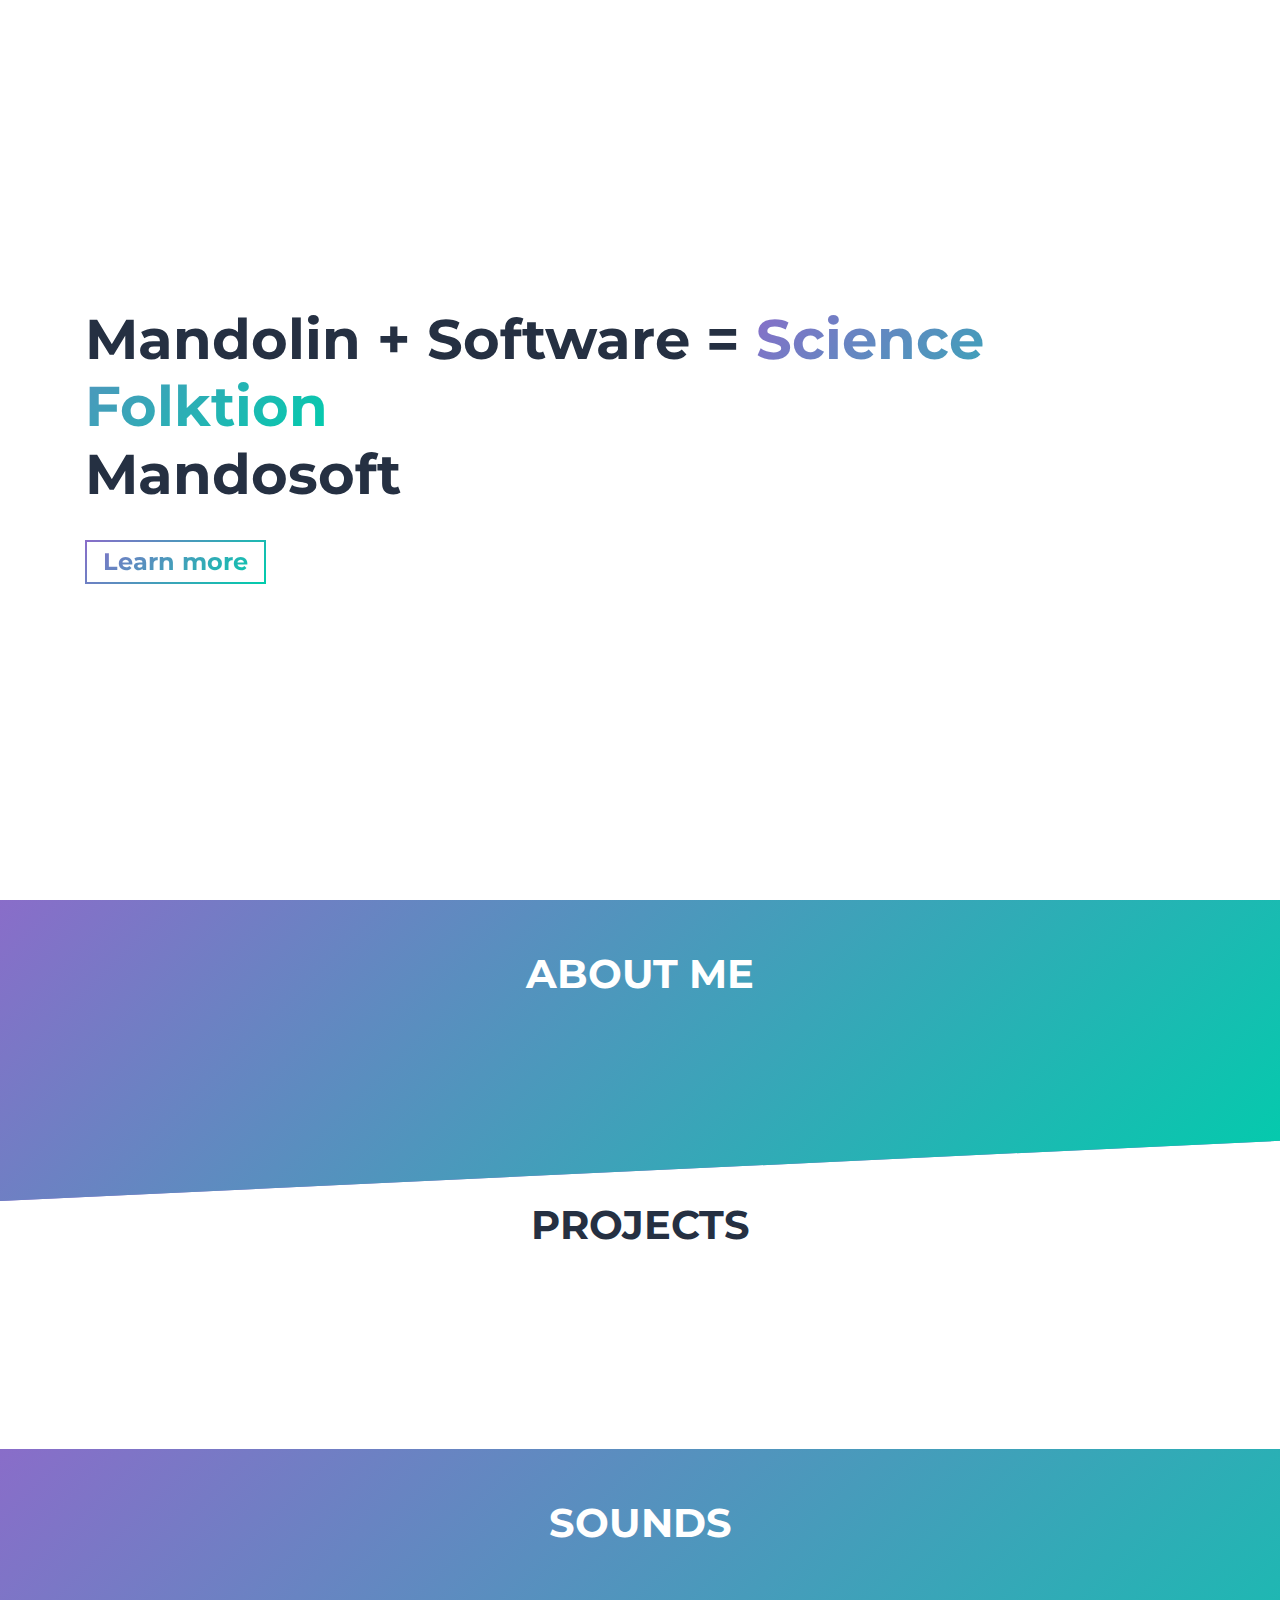
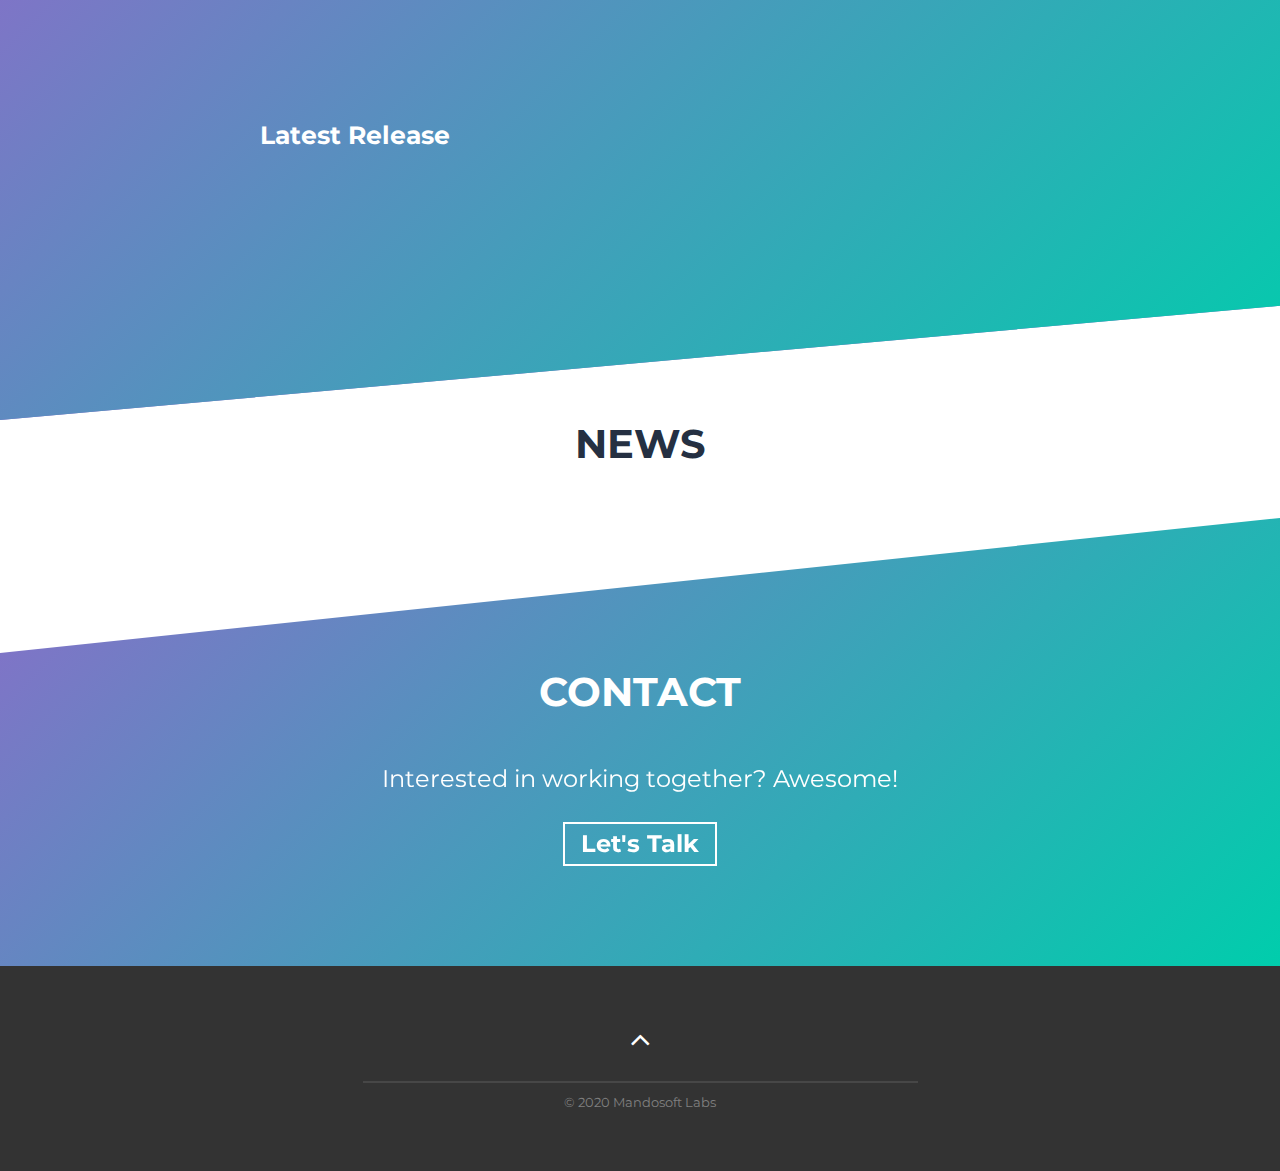
==== commit b4883d66: "Updates" ====
--- a/index.html
+++ b/index.html
@@ -8,4 +8,4 @@
 /*!
  *  Font Awesome 4.7.0 by @davegandy - http://fontawesome.io - @fontawesome
  *  License - http://fontawesome.io/license (Font: SIL OFL 1.1, CSS: MIT License)
- */@font-face{font-family:FontAwesome;src:url(/static/fontawesome-webfont-af7ae505a9eed503f8b8e6982036873e.woff2) format("woff2");font-weight:400;font-style:normal;font-display:swap}.fa{display:inline-block;font:normal normal normal 14px/1 FontAwesome;font-size:inherit;text-rendering:auto;-webkit-font-smoothing:antialiased;-moz-osx-font-smoothing:grayscale}.fa-lg{font-size:1.33333333em;line-height:.75em;vertical-align:-15%}.fa-2x{font-size:2em}.fa-3x{font-size:3em}.fa-4x{font-size:4em}.fa-5x{font-size:5em}.fa-fw{width:1.28571429em;text-align:center}.fa-ul{padding-left:0;margin-left:2.14285714em;list-style-type:none}.fa-ul>li{position:relative}.fa-li{position:absolute;left:-2.14285714em;width:2.14285714em;top:.14285714em;text-align:center}.fa-li.fa-lg{left:-1.85714286em}.fa-border{padding:.2em .25em .15em;border:.08em solid #eee;border-radius:.1em}.fa-pull-left{float:left}.fa-pull-right{float:right}.fa.fa-pull-left{margin-right:.3em}.fa.fa-pull-right{margin-left:.3em}.pull-right{float:right}.pull-left{float:left}.fa.pull-left{margin-right:.3em}.fa.pull-right{margin-left:.3em}.fa-spin{animation:fa-spin 2s linear infinite}.fa-pulse{animation:fa-spin 1s steps(8) infinite}@keyframes fa-spin{0%{transform:rotate(0deg)}to{transform:rotate(359deg)}}.fa-rotate-90{-ms-filter:"progid:DXImageTransform.Microsoft.BasicImage(rotation=1)";transform:rotate(90deg)}.fa-rotate-180{-ms-filter:"progid:DXImageTransform.Microsoft.BasicImage(rotation=2)";transform:rotate(180deg)}.fa-rotate-270{-ms-filter:"progid:DXImageTransform.Microsoft.BasicImage(rotation=3)";transform:rotate(270deg)}.fa-flip-horizontal{-ms-filter:"progid:DXImageTransform.Microsoft.BasicImage(rotation=0, mirror=1)";transform:scaleX(-1)}.fa-flip-vertical{-ms-filter:"progid:DXImageTransform.Microsoft.BasicImage(rotation=2, mirror=1)";transform:scaleY(-1)}:root .fa-flip-horizontal,:root .fa-flip-vertical,:root .fa-rotate-90,:root .fa-rotate-180,:root .fa-rotate-270{-webkit-filter:none;filter:none}.fa-stack{position:relative;display:inline-block;width:2em;height:2em;line-height:2em;vertical-align:middle}.fa-stack-1x,.fa-stack-2x{position:absolute;left:0;width:100%;text-align:center}.fa-stack-1x{line-height:inherit}.fa-stack-2x{font-size:2em}.fa-inverse{color:#fff}.fa-glass:before{content:"\F000"}.fa-music:before{content:"\F001"}.fa-search:before{content:"\F002"}.fa-envelope-o:before{content:"\F003"}.fa-heart:before{content:"\F004"}.fa-star:before{content:"\F005"}.fa-star-o:before{content:"\F006"}.fa-user:before{content:"\F007"}.fa-film:before{content:"\F008"}.fa-th-large:before{content:"\F009"}.fa-th:before{content:"\F00A"}.fa-th-list:before{content:"\F00B"}.fa-check:before{content:"\F00C"}.fa-close:before,.fa-remove:before,.fa-times:before{content:"\F00D"}.fa-search-plus:before{content:"\F00E"}.fa-search-minus:before{content:"\F010"}.fa-power-off:before{content:"\F011"}.fa-signal:before{content:"\F012"}.fa-cog:before,.fa-gear:before{content:"\F013"}.fa-trash-o:before{content:"\F014"}.fa-home:before{content:"\F015"}.fa-file-o:before{content:"\F016"}.fa-clock-o:before{content:"\F017"}.fa-road:before{content:"\F018"}.fa-download:before{content:"\F019"}.fa-arrow-circle-o-down:before{content:"\F01A"}.fa-arrow-circle-o-up:before{content:"\F01B"}.fa-inbox:before{content:"\F01C"}.fa-play-circle-o:before{content:"\F01D"}.fa-repeat:before,.fa-rotate-right:before{content:"\F01E"}.fa-refresh:before{content:"\F021"}.fa-list-alt:before{content:"\F022"}.fa-lock:before{content:"\F023"}.fa-flag:before{content:"\F024"}.fa-headphones:before{content:"\F025"}.fa-volume-off:before{content:"\F026"}.fa-volume-down:before{content:"\F027"}.fa-volume-up:before{content:"\F028"}.fa-qrcode:before{content:"\F029"}.fa-barcode:before{content:"\F02A"}.fa-tag:before{content:"\F02B"}.fa-tags:before{content:"\F02C"}.fa-book:before{content:"\F02D"}.fa-bookmark:before{content:"\F02E"}.fa-print:before{content:"\F02F"}.fa-camera:before{content:"\F030"}.fa-font:before{content:"\F031"}.fa-bold:before{content:"\F032"}.fa-italic:before{content:"\F033"}.fa-text-height:before{content:"\F034"}.fa-text-width:before{content:"\F035"}.fa-align-left:before{content:"\F036"}.fa-align-center:before{content:"\F037"}.fa-align-right:before{content:"\F038"}.fa-align-justify:before{content:"\F039"}.fa-list:before{content:"\F03A"}.fa-dedent:before,.fa-outdent:before{content:"\F03B"}.fa-indent:before{content:"\F03C"}.fa-video-camera:before{content:"\F03D"}.fa-image:before,.fa-photo:before,.fa-picture-o:before{content:"\F03E"}.fa-pencil:before{content:"\F040"}.fa-map-marker:before{content:"\F041"}.fa-adjust:before{content:"\F042"}.fa-tint:before{content:"\F043"}.fa-edit:before,.fa-pencil-square-o:before{content:"\F044"}.fa-share-square-o:before{content:"\F045"}.fa-check-square-o:before{content:"\F046"}.fa-arrows:before{content:"\F047"}.fa-step-backward:before{content:"\F048"}.fa-fast-backward:before{content:"\F049"}.fa-backward:before{content:"\F04A"}.fa-play:before{content:"\F04B"}.fa-pause:before{content:"\F04C"}.fa-stop:before{content:"\F04D"}.fa-forward:before{content:"\F04E"}.fa-fast-forward:before{content:"\F050"}.fa-step-forward:before{content:"\F051"}.fa-eject:before{content:"\F052"}.fa-chevron-left:before{content:"\F053"}.fa-chevron-right:before{content:"\F054"}.fa-plus-circle:before{content:"\F055"}.fa-minus-circle:before{content:"\F056"}.fa-times-circle:before{content:"\F057"}.fa-check-circle:before{content:"\F058"}.fa-question-circle:before{content:"\F059"}.fa-info-circle:before{content:"\F05A"}.fa-crosshairs:before{content:"\F05B"}.fa-times-circle-o:before{content:"\F05C"}.fa-check-circle-o:before{content:"\F05D"}.fa-ban:before{content:"\F05E"}.fa-arrow-left:before{content:"\F060"}.fa-arrow-right:before{content:"\F061"}.fa-arrow-up:before{content:"\F062"}.fa-arrow-down:before{content:"\F063"}.fa-mail-forward:before,.fa-share:before{content:"\F064"}.fa-expand:before{content:"\F065"}.fa-compress:before{content:"\F066"}.fa-plus:before{content:"\F067"}.fa-minus:before{content:"\F068"}.fa-asterisk:before{content:"\F069"}.fa-exclamation-circle:before{content:"\F06A"}.fa-gift:before{content:"\F06B"}.fa-leaf:before{content:"\F06C"}.fa-fire:before{content:"\F06D"}.fa-eye:before{content:"\F06E"}.fa-eye-slash:before{content:"\F070"}.fa-exclamation-triangle:before,.fa-warning:before{content:"\F071"}.fa-plane:before{content:"\F072"}.fa-calendar:before{content:"\F073"}.fa-random:before{content:"\F074"}.fa-comment:before{content:"\F075"}.fa-magnet:before{content:"\F076"}.fa-chevron-up:before{content:"\F077"}.fa-chevron-down:before{content:"\F078"}.fa-retweet:before{content:"\F079"}.fa-shopping-cart:before{content:"\F07A"}.fa-folder:before{content:"\F07B"}.fa-folder-open:before{content:"\F07C"}.fa-arrows-v:before{content:"\F07D"}.fa-arrows-h:before{content:"\F07E"}.fa-bar-chart-o:before,.fa-bar-chart:before{content:"\F080"}.fa-twitter-square:before{content:"\F081"}.fa-facebook-square:before{content:"\F082"}.fa-camera-retro:before{content:"\F083"}.fa-key:before{content:"\F084"}.fa-cogs:before,.fa-gears:before{content:"\F085"}.fa-comments:before{content:"\F086"}.fa-thumbs-o-up:before{content:"\F087"}.fa-thumbs-o-down:before{content:"\F088"}.fa-star-half:before{content:"\F089"}.fa-heart-o:before{content:"\F08A"}.fa-sign-out:before{content:"\F08B"}.fa-linkedin-square:before{content:"\F08C"}.fa-thumb-tack:before{content:"\F08D"}.fa-external-link:before{content:"\F08E"}.fa-sign-in:before{content:"\F090"}.fa-trophy:before{content:"\F091"}.fa-github-square:before{content:"\F092"}.fa-upload:before{content:"\F093"}.fa-lemon-o:before{content:"\F094"}.fa-phone:before{content:"\F095"}.fa-square-o:before{content:"\F096"}.fa-bookmark-o:before{content:"\F097"}.fa-phone-square:before{content:"\F098"}.fa-twitter:before{content:"\F099"}.fa-facebook-f:before,.fa-facebook:before{content:"\F09A"}.fa-github:before{content:"\F09B"}.fa-unlock:before{content:"\F09C"}.fa-credit-card:before{content:"\F09D"}.fa-feed:before,.fa-rss:before{content:"\F09E"}.fa-hdd-o:before{content:"\F0A0"}.fa-bullhorn:before{content:"\F0A1"}.fa-bell:before{content:"\F0F3"}.fa-certificate:before{content:"\F0A3"}.fa-hand-o-right:before{content:"\F0A4"}.fa-hand-o-left:before{content:"\F0A5"}.fa-hand-o-up:before{content:"\F0A6"}.fa-hand-o-down:before{content:"\F0A7"}.fa-arrow-circle-left:before{content:"\F0A8"}.fa-arrow-circle-right:before{content:"\F0A9"}.fa-arrow-circle-up:before{content:"\F0AA"}.fa-arrow-circle-down:before{content:"\F0AB"}.fa-globe:before{content:"\F0AC"}.fa-wrench:before{content:"\F0AD"}.fa-tasks:before{content:"\F0AE"}.fa-filter:before{content:"\F0B0"}.fa-briefcase:before{content:"\F0B1"}.fa-arrows-alt:before{content:"\F0B2"}.fa-group:before,.fa-users:before{content:"\F0C0"}.fa-chain:before,.fa-link:before{content:"\F0C1"}.fa-cloud:before{content:"\F0C2"}.fa-flask:before{content:"\F0C3"}.fa-cut:before,.fa-scissors:before{content:"\F0C4"}.fa-copy:before,.fa-files-o:before{content:"\F0C5"}.fa-paperclip:before{content:"\F0C6"}.fa-floppy-o:before,.fa-save:before{content:"\F0C7"}.fa-square:before{content:"\F0C8"}.fa-bars:before,.fa-navicon:before,.fa-reorder:before{content:"\F0C9"}.fa-list-ul:before{content:"\F0CA"}.fa-list-ol:before{content:"\F0CB"}.fa-strikethrough:before{content:"\F0CC"}.fa-underline:before{content:"\F0CD"}.fa-table:before{content:"\F0CE"}.fa-magic:before{content:"\F0D0"}.fa-truck:before{content:"\F0D1"}.fa-pinterest:before{content:"\F0D2"}.fa-pinterest-square:before{content:"\F0D3"}.fa-google-plus-square:before{content:"\F0D4"}.fa-google-plus:before{content:"\F0D5"}.fa-money:before{content:"\F0D6"}.fa-caret-down:before{content:"\F0D7"}.fa-caret-up:before{content:"\F0D8"}.fa-caret-left:before{content:"\F0D9"}.fa-caret-right:before{content:"\F0DA"}.fa-columns:before{content:"\F0DB"}.fa-sort:before,.fa-unsorted:before{content:"\F0DC"}.fa-sort-desc:before,.fa-sort-down:before{content:"\F0DD"}.fa-sort-asc:before,.fa-sort-up:before{content:"\F0DE"}.fa-envelope:before{content:"\F0E0"}.fa-linkedin:before{content:"\F0E1"}.fa-rotate-left:before,.fa-undo:before{content:"\F0E2"}.fa-gavel:before,.fa-legal:before{content:"\F0E3"}.fa-dashboard:before,.fa-tachometer:before{content:"\F0E4"}.fa-comment-o:before{content:"\F0E5"}.fa-comments-o:before{content:"\F0E6"}.fa-bolt:before,.fa-flash:before{content:"\F0E7"}.fa-sitemap:before{content:"\F0E8"}.fa-umbrella:before{content:"\F0E9"}.fa-clipboard:before,.fa-paste:before{content:"\F0EA"}.fa-lightbulb-o:before{content:"\F0EB"}.fa-exchange:before{content:"\F0EC"}.fa-cloud-download:before{content:"\F0ED"}.fa-cloud-upload:before{content:"\F0EE"}.fa-user-md:before{content:"\F0F0"}.fa-stethoscope:before{content:"\F0F1"}.fa-suitcase:before{content:"\F0F2"}.fa-bell-o:before{content:"\F0A2"}.fa-coffee:before{content:"\F0F4"}.fa-cutlery:before{content:"\F0F5"}.fa-file-text-o:before{content:"\F0F6"}.fa-building-o:before{content:"\F0F7"}.fa-hospital-o:before{content:"\F0F8"}.fa-ambulance:before{content:"\F0F9"}.fa-medkit:before{content:"\F0FA"}.fa-fighter-jet:before{content:"\F0FB"}.fa-beer:before{content:"\F0FC"}.fa-h-square:before{content:"\F0FD"}.fa-plus-square:before{content:"\F0FE"}.fa-angle-double-left:before{content:"\F100"}.fa-angle-double-right:before{content:"\F101"}.fa-angle-double-up:before{content:"\F102"}.fa-angle-double-down:before{content:"\F103"}.fa-angle-left:before{content:"\F104"}.fa-angle-right:before{content:"\F105"}.fa-angle-up:before{content:"\F106"}.fa-angle-down:before{content:"\F107"}.fa-desktop:before{content:"\F108"}.fa-laptop:before{content:"\F109"}.fa-tablet:before{content:"\F10A"}.fa-mobile-phone:before,.fa-mobile:before{content:"\F10B"}.fa-circle-o:before{content:"\F10C"}.fa-quote-left:before{content:"\F10D"}.fa-quote-right:before{content:"\F10E"}.fa-spinner:before{content:"\F110"}.fa-circle:before{content:"\F111"}.fa-mail-reply:before,.fa-reply:before{content:"\F112"}.fa-github-alt:before{content:"\F113"}.fa-folder-o:before{content:"\F114"}.fa-folder-open-o:before{content:"\F115"}.fa-smile-o:before{content:"\F118"}.fa-frown-o:before{content:"\F119"}.fa-meh-o:before{content:"\F11A"}.fa-gamepad:before{content:"\F11B"}.fa-keyboard-o:before{content:"\F11C"}.fa-flag-o:before{content:"\F11D"}.fa-flag-checkered:before{content:"\F11E"}.fa-terminal:before{content:"\F120"}.fa-code:before{content:"\F121"}.fa-mail-reply-all:before,.fa-reply-all:before{content:"\F122"}.fa-star-half-empty:before,.fa-star-half-full:before,.fa-star-half-o:before{content:"\F123"}.fa-location-arrow:before{content:"\F124"}.fa-crop:before{content:"\F125"}.fa-code-fork:before{content:"\F126"}.fa-chain-broken:before,.fa-unlink:before{content:"\F127"}.fa-question:before{content:"\F128"}.fa-info:before{content:"\F129"}.fa-exclamation:before{content:"\F12A"}.fa-superscript:before{content:"\F12B"}.fa-subscript:before{content:"\F12C"}.fa-eraser:before{content:"\F12D"}.fa-puzzle-piece:before{content:"\F12E"}.fa-microphone:before{content:"\F130"}.fa-microphone-slash:before{content:"\F131"}.fa-shield:before{content:"\F132"}.fa-calendar-o:before{content:"\F133"}.fa-fire-extinguisher:before{content:"\F134"}.fa-rocket:before{content:"\F135"}.fa-maxcdn:before{content:"\F136"}.fa-chevron-circle-left:before{content:"\F137"}.fa-chevron-circle-right:before{content:"\F138"}.fa-chevron-circle-up:before{content:"\F139"}.fa-chevron-circle-down:before{content:"\F13A"}.fa-html5:before{content:"\F13B"}.fa-css3:before{content:"\F13C"}.fa-anchor:before{content:"\F13D"}.fa-unlock-alt:before{content:"\F13E"}.fa-bullseye:before{content:"\F140"}.fa-ellipsis-h:before{content:"\F141"}.fa-ellipsis-v:before{content:"\F142"}.fa-rss-square:before{content:"\F143"}.fa-play-circle:before{content:"\F144"}.fa-ticket:before{content:"\F145"}.fa-minus-square:before{content:"\F146"}.fa-minus-square-o:before{content:"\F147"}.fa-level-up:before{content:"\F148"}.fa-level-down:before{content:"\F149"}.fa-check-square:before{content:"\F14A"}.fa-pencil-square:before{content:"\F14B"}.fa-external-link-square:before{content:"\F14C"}.fa-share-square:before{content:"\F14D"}.fa-compass:before{content:"\F14E"}.fa-caret-square-o-down:before,.fa-toggle-down:before{content:"\F150"}.fa-caret-square-o-up:before,.fa-toggle-up:before{content:"\F151"}.fa-caret-square-o-right:before,.fa-toggle-right:before{content:"\F152"}.fa-eur:before,.fa-euro:before{content:"\F153"}.fa-gbp:before{content:"\F154"}.fa-dollar:before,.fa-usd:before{content:"\F155"}.fa-inr:before,.fa-rupee:before{content:"\F156"}.fa-cny:before,.fa-jpy:before,.fa-rmb:before,.fa-yen:before{content:"\F157"}.fa-rouble:before,.fa-rub:before,.fa-ruble:before{content:"\F158"}.fa-krw:before,.fa-won:before{content:"\F159"}.fa-bitcoin:before,.fa-btc:before{content:"\F15A"}.fa-file:before{content:"\F15B"}.fa-file-text:before{content:"\F15C"}.fa-sort-alpha-asc:before{content:"\F15D"}.fa-sort-alpha-desc:before{content:"\F15E"}.fa-sort-amount-asc:before{content:"\F160"}.fa-sort-amount-desc:before{content:"\F161"}.fa-sort-numeric-asc:before{content:"\F162"}.fa-sort-numeric-desc:before{content:"\F163"}.fa-thumbs-up:before{content:"\F164"}.fa-thumbs-down:before{content:"\F165"}.fa-youtube-square:before{content:"\F166"}.fa-youtube:before{content:"\F167"}.fa-xing:before{content:"\F168"}.fa-xing-square:before{content:"\F169"}.fa-youtube-play:before{content:"\F16A"}.fa-dropbox:before{content:"\F16B"}.fa-stack-overflow:before{content:"\F16C"}.fa-instagram:before{content:"\F16D"}.fa-flickr:before{content:"\F16E"}.fa-adn:before{content:"\F170"}.fa-bitbucket:before{content:"\F171"}.fa-bitbucket-square:before{content:"\F172"}.fa-tumblr:before{content:"\F173"}.fa-tumblr-square:before{content:"\F174"}.fa-long-arrow-down:before{content:"\F175"}.fa-long-arrow-up:before{content:"\F176"}.fa-long-arrow-left:before{content:"\F177"}.fa-long-arrow-right:before{content:"\F178"}.fa-apple:before{content:"\F179"}.fa-windows:before{content:"\F17A"}.fa-android:before{content:"\F17B"}.fa-linux:before{content:"\F17C"}.fa-dribbble:before{content:"\F17D"}.fa-skype:before{content:"\F17E"}.fa-foursquare:before{content:"\F180"}.fa-trello:before{content:"\F181"}.fa-female:before{content:"\F182"}.fa-male:before{content:"\F183"}.fa-gittip:before,.fa-gratipay:before{content:"\F184"}.fa-sun-o:before{content:"\F185"}.fa-moon-o:before{content:"\F186"}.fa-archive:before{content:"\F187"}.fa-bug:before{content:"\F188"}.fa-vk:before{content:"\F189"}.fa-weibo:before{content:"\F18A"}.fa-renren:before{content:"\F18B"}.fa-pagelines:before{content:"\F18C"}.fa-stack-exchange:before{content:"\F18D"}.fa-arrow-circle-o-right:before{content:"\F18E"}.fa-arrow-circle-o-left:before{content:"\F190"}.fa-caret-square-o-left:before,.fa-toggle-left:before{content:"\F191"}.fa-dot-circle-o:before{content:"\F192"}.fa-wheelchair:before{content:"\F193"}.fa-vimeo-square:before{content:"\F194"}.fa-try:before,.fa-turkish-lira:before{content:"\F195"}.fa-plus-square-o:before{content:"\F196"}.fa-space-shuttle:before{content:"\F197"}.fa-slack:before{content:"\F198"}.fa-envelope-square:before{content:"\F199"}.fa-wordpress:before{content:"\F19A"}.fa-openid:before{content:"\F19B"}.fa-bank:before,.fa-institution:before,.fa-university:before{content:"\F19C"}.fa-graduation-cap:before,.fa-mortar-board:before{content:"\F19D"}.fa-yahoo:before{content:"\F19E"}.fa-google:before{content:"\F1A0"}.fa-reddit:before{content:"\F1A1"}.fa-reddit-square:before{content:"\F1A2"}.fa-stumbleupon-circle:before{content:"\F1A3"}.fa-stumbleupon:before{content:"\F1A4"}.fa-delicious:before{content:"\F1A5"}.fa-digg:before{content:"\F1A6"}.fa-pied-piper-pp:before{content:"\F1A7"}.fa-pied-piper-alt:before{content:"\F1A8"}.fa-drupal:before{content:"\F1A9"}.fa-joomla:before{content:"\F1AA"}.fa-language:before{content:"\F1AB"}.fa-fax:before{content:"\F1AC"}.fa-building:before{content:"\F1AD"}.fa-child:before{content:"\F1AE"}.fa-paw:before{content:"\F1B0"}.fa-spoon:before{content:"\F1B1"}.fa-cube:before{content:"\F1B2"}.fa-cubes:before{content:"\F1B3"}.fa-behance:before{content:"\F1B4"}.fa-behance-square:before{content:"\F1B5"}.fa-steam:before{content:"\F1B6"}.fa-steam-square:before{content:"\F1B7"}.fa-recycle:before{content:"\F1B8"}.fa-automobile:before,.fa-car:before{content:"\F1B9"}.fa-cab:before,.fa-taxi:before{content:"\F1BA"}.fa-tree:before{content:"\F1BB"}.fa-spotify:before{content:"\F1BC"}.fa-deviantart:before{content:"\F1BD"}.fa-soundcloud:before{content:"\F1BE"}.fa-database:before{content:"\F1C0"}.fa-file-pdf-o:before{content:"\F1C1"}.fa-file-word-o:before{content:"\F1C2"}.fa-file-excel-o:before{content:"\F1C3"}.fa-file-powerpoint-o:before{content:"\F1C4"}.fa-file-image-o:before,.fa-file-photo-o:before,.fa-file-picture-o:before{content:"\F1C5"}.fa-file-archive-o:before,.fa-file-zip-o:before{content:"\F1C6"}.fa-file-audio-o:before,.fa-file-sound-o:before{content:"\F1C7"}.fa-file-movie-o:before,.fa-file-video-o:before{content:"\F1C8"}.fa-file-code-o:before{content:"\F1C9"}.fa-vine:before{content:"\F1CA"}.fa-codepen:before{content:"\F1CB"}.fa-jsfiddle:before{content:"\F1CC"}.fa-life-bouy:before,.fa-life-buoy:before,.fa-life-ring:before,.fa-life-saver:before,.fa-support:before{content:"\F1CD"}.fa-circle-o-notch:before{content:"\F1CE"}.fa-ra:before,.fa-rebel:before,.fa-resistance:before{content:"\F1D0"}.fa-empire:before,.fa-ge:before{content:"\F1D1"}.fa-git-square:before{content:"\F1D2"}.fa-git:before{content:"\F1D3"}.fa-hacker-news:before,.fa-y-combinator-square:before,.fa-yc-square:before{content:"\F1D4"}.fa-tencent-weibo:before{content:"\F1D5"}.fa-qq:before{content:"\F1D6"}.fa-wechat:before,.fa-weixin:before{content:"\F1D7"}.fa-paper-plane:before,.fa-send:before{content:"\F1D8"}.fa-paper-plane-o:before,.fa-send-o:before{content:"\F1D9"}.fa-history:before{content:"\F1DA"}.fa-circle-thin:before{content:"\F1DB"}.fa-header:before{content:"\F1DC"}.fa-paragraph:before{content:"\F1DD"}.fa-sliders:before{content:"\F1DE"}.fa-share-alt:before{content:"\F1E0"}.fa-share-alt-square:before{content:"\F1E1"}.fa-bomb:before{content:"\F1E2"}.fa-futbol-o:before,.fa-soccer-ball-o:before{content:"\F1E3"}.fa-tty:before{content:"\F1E4"}.fa-binoculars:before{content:"\F1E5"}.fa-plug:before{content:"\F1E6"}.fa-slideshare:before{content:"\F1E7"}.fa-twitch:before{content:"\F1E8"}.fa-yelp:before{content:"\F1E9"}.fa-newspaper-o:before{content:"\F1EA"}.fa-wifi:before{content:"\F1EB"}.fa-calculator:before{content:"\F1EC"}.fa-paypal:before{content:"\F1ED"}.fa-google-wallet:before{content:"\F1EE"}.fa-cc-visa:before{content:"\F1F0"}.fa-cc-mastercard:before{content:"\F1F1"}.fa-cc-discover:before{content:"\F1F2"}.fa-cc-amex:before{content:"\F1F3"}.fa-cc-paypal:before{content:"\F1F4"}.fa-cc-stripe:before{content:"\F1F5"}.fa-bell-slash:before{content:"\F1F6"}.fa-bell-slash-o:before{content:"\F1F7"}.fa-trash:before{content:"\F1F8"}.fa-copyright:before{content:"\F1F9"}.fa-at:before{content:"\F1FA"}.fa-eyedropper:before{content:"\F1FB"}.fa-paint-brush:before{content:"\F1FC"}.fa-birthday-cake:before{content:"\F1FD"}.fa-area-chart:before{content:"\F1FE"}.fa-pie-chart:before{content:"\F200"}.fa-line-chart:before{content:"\F201"}.fa-lastfm:before{content:"\F202"}.fa-lastfm-square:before{content:"\F203"}.fa-toggle-off:before{content:"\F204"}.fa-toggle-on:before{content:"\F205"}.fa-bicycle:before{content:"\F206"}.fa-bus:before{content:"\F207"}.fa-ioxhost:before{content:"\F208"}.fa-angellist:before{content:"\F209"}.fa-cc:before{content:"\F20A"}.fa-ils:before,.fa-shekel:before,.fa-sheqel:before{content:"\F20B"}.fa-meanpath:before{content:"\F20C"}.fa-buysellads:before{content:"\F20D"}.fa-connectdevelop:before{content:"\F20E"}.fa-dashcube:before{content:"\F210"}.fa-forumbee:before{content:"\F211"}.fa-leanpub:before{content:"\F212"}.fa-sellsy:before{content:"\F213"}.fa-shirtsinbulk:before{content:"\F214"}.fa-simplybuilt:before{content:"\F215"}.fa-skyatlas:before{content:"\F216"}.fa-cart-plus:before{content:"\F217"}.fa-cart-arrow-down:before{content:"\F218"}.fa-diamond:before{content:"\F219"}.fa-ship:before{content:"\F21A"}.fa-user-secret:before{content:"\F21B"}.fa-motorcycle:before{content:"\F21C"}.fa-street-view:before{content:"\F21D"}.fa-heartbeat:before{content:"\F21E"}.fa-venus:before{content:"\F221"}.fa-mars:before{content:"\F222"}.fa-mercury:before{content:"\F223"}.fa-intersex:before,.fa-transgender:before{content:"\F224"}.fa-transgender-alt:before{content:"\F225"}.fa-venus-double:before{content:"\F226"}.fa-mars-double:before{content:"\F227"}.fa-venus-mars:before{content:"\F228"}.fa-mars-stroke:before{content:"\F229"}.fa-mars-stroke-v:before{content:"\F22A"}.fa-mars-stroke-h:before{content:"\F22B"}.fa-neuter:before{content:"\F22C"}.fa-genderless:before{content:"\F22D"}.fa-facebook-official:before{content:"\F230"}.fa-pinterest-p:before{content:"\F231"}.fa-whatsapp:before{content:"\F232"}.fa-server:before{content:"\F233"}.fa-user-plus:before{content:"\F234"}.fa-user-times:before{content:"\F235"}.fa-bed:before,.fa-hotel:before{content:"\F236"}.fa-viacoin:before{content:"\F237"}.fa-train:before{content:"\F238"}.fa-subway:before{content:"\F239"}.fa-medium:before{content:"\F23A"}.fa-y-combinator:before,.fa-yc:before{content:"\F23B"}.fa-optin-monster:before{content:"\F23C"}.fa-opencart:before{content:"\F23D"}.fa-expeditedssl:before{content:"\F23E"}.fa-battery-4:before,.fa-battery-full:before,.fa-battery:before{content:"\F240"}.fa-battery-3:before,.fa-battery-three-quarters:before{content:"\F241"}.fa-battery-2:before,.fa-battery-half:before{content:"\F242"}.fa-battery-1:before,.fa-battery-quarter:before{content:"\F243"}.fa-battery-0:before,.fa-battery-empty:before{content:"\F244"}.fa-mouse-pointer:before{content:"\F245"}.fa-i-cursor:before{content:"\F246"}.fa-object-group:before{content:"\F247"}.fa-object-ungroup:before{content:"\F248"}.fa-sticky-note:before{content:"\F249"}.fa-sticky-note-o:before{content:"\F24A"}.fa-cc-jcb:before{content:"\F24B"}.fa-cc-diners-club:before{content:"\F24C"}.fa-clone:before{content:"\F24D"}.fa-balance-scale:before{content:"\F24E"}.fa-hourglass-o:before{content:"\F250"}.fa-hourglass-1:before,.fa-hourglass-start:before{content:"\F251"}.fa-hourglass-2:before,.fa-hourglass-half:before{content:"\F252"}.fa-hourglass-3:before,.fa-hourglass-end:before{content:"\F253"}.fa-hourglass:before{content:"\F254"}.fa-hand-grab-o:before,.fa-hand-rock-o:before{content:"\F255"}.fa-hand-paper-o:before,.fa-hand-stop-o:before{content:"\F256"}.fa-hand-scissors-o:before{content:"\F257"}.fa-hand-lizard-o:before{content:"\F258"}.fa-hand-spock-o:before{content:"\F259"}.fa-hand-pointer-o:before{content:"\F25A"}.fa-hand-peace-o:before{content:"\F25B"}.fa-trademark:before{content:"\F25C"}.fa-registered:before{content:"\F25D"}.fa-creative-commons:before{content:"\F25E"}.fa-gg:before{content:"\F260"}.fa-gg-circle:before{content:"\F261"}.fa-tripadvisor:before{content:"\F262"}.fa-odnoklassniki:before{content:"\F263"}.fa-odnoklassniki-square:before{content:"\F264"}.fa-get-pocket:before{content:"\F265"}.fa-wikipedia-w:before{content:"\F266"}.fa-safari:before{content:"\F267"}.fa-chrome:before{content:"\F268"}.fa-firefox:before{content:"\F269"}.fa-opera:before{content:"\F26A"}.fa-internet-explorer:before{content:"\F26B"}.fa-television:before,.fa-tv:before{content:"\F26C"}.fa-contao:before{content:"\F26D"}.fa-500px:before{content:"\F26E"}.fa-amazon:before{content:"\F270"}.fa-calendar-plus-o:before{content:"\F271"}.fa-calendar-minus-o:before{content:"\F272"}.fa-calendar-times-o:before{content:"\F273"}.fa-calendar-check-o:before{content:"\F274"}.fa-industry:before{content:"\F275"}.fa-map-pin:before{content:"\F276"}.fa-map-signs:before{content:"\F277"}.fa-map-o:before{content:"\F278"}.fa-map:before{content:"\F279"}.fa-commenting:before{content:"\F27A"}.fa-commenting-o:before{content:"\F27B"}.fa-houzz:before{content:"\F27C"}.fa-vimeo:before{content:"\F27D"}.fa-black-tie:before{content:"\F27E"}.fa-fonticons:before{content:"\F280"}.fa-reddit-alien:before{content:"\F281"}.fa-edge:before{content:"\F282"}.fa-credit-card-alt:before{content:"\F283"}.fa-codiepie:before{content:"\F284"}.fa-modx:before{content:"\F285"}.fa-fort-awesome:before{content:"\F286"}.fa-usb:before{content:"\F287"}.fa-product-hunt:before{content:"\F288"}.fa-mixcloud:before{content:"\F289"}.fa-scribd:before{content:"\F28A"}.fa-pause-circle:before{content:"\F28B"}.fa-pause-circle-o:before{content:"\F28C"}.fa-stop-circle:before{content:"\F28D"}.fa-stop-circle-o:before{content:"\F28E"}.fa-shopping-bag:before{content:"\F290"}.fa-shopping-basket:before{content:"\F291"}.fa-hashtag:before{content:"\F292"}.fa-bluetooth:before{content:"\F293"}.fa-bluetooth-b:before{content:"\F294"}.fa-percent:before{content:"\F295"}.fa-gitlab:before{content:"\F296"}.fa-wpbeginner:before{content:"\F297"}.fa-wpforms:before{content:"\F298"}.fa-envira:before{content:"\F299"}.fa-universal-access:before{content:"\F29A"}.fa-wheelchair-alt:before{content:"\F29B"}.fa-question-circle-o:before{content:"\F29C"}.fa-blind:before{content:"\F29D"}.fa-audio-description:before{content:"\F29E"}.fa-volume-control-phone:before{content:"\F2A0"}.fa-braille:before{content:"\F2A1"}.fa-assistive-listening-systems:before{content:"\F2A2"}.fa-american-sign-language-interpreting:before,.fa-asl-interpreting:before{content:"\F2A3"}.fa-deaf:before,.fa-deafness:before,.fa-hard-of-hearing:before{content:"\F2A4"}.fa-glide:before{content:"\F2A5"}.fa-glide-g:before{content:"\F2A6"}.fa-sign-language:before,.fa-signing:before{content:"\F2A7"}.fa-low-vision:before{content:"\F2A8"}.fa-viadeo:before{content:"\F2A9"}.fa-viadeo-square:before{content:"\F2AA"}.fa-snapchat:before{content:"\F2AB"}.fa-snapchat-ghost:before{content:"\F2AC"}.fa-snapchat-square:before{content:"\F2AD"}.fa-pied-piper:before{content:"\F2AE"}.fa-first-order:before{content:"\F2B0"}.fa-yoast:before{content:"\F2B1"}.fa-themeisle:before{content:"\F2B2"}.fa-google-plus-circle:before,.fa-google-plus-official:before{content:"\F2B3"}.fa-fa:before,.fa-font-awesome:before{content:"\F2B4"}.fa-handshake-o:before{content:"\F2B5"}.fa-envelope-open:before{content:"\F2B6"}.fa-envelope-open-o:before{content:"\F2B7"}.fa-linode:before{content:"\F2B8"}.fa-address-book:before{content:"\F2B9"}.fa-address-book-o:before{content:"\F2BA"}.fa-address-card:before,.fa-vcard:before{content:"\F2BB"}.fa-address-card-o:before,.fa-vcard-o:before{content:"\F2BC"}.fa-user-circle:before{content:"\F2BD"}.fa-user-circle-o:before{content:"\F2BE"}.fa-user-o:before{content:"\F2C0"}.fa-id-badge:before{content:"\F2C1"}.fa-drivers-license:before,.fa-id-card:before{content:"\F2C2"}.fa-drivers-license-o:before,.fa-id-card-o:before{content:"\F2C3"}.fa-quora:before{content:"\F2C4"}.fa-free-code-camp:before{content:"\F2C5"}.fa-telegram:before{content:"\F2C6"}.fa-thermometer-4:before,.fa-thermometer-full:before,.fa-thermometer:before{content:"\F2C7"}.fa-thermometer-3:before,.fa-thermometer-three-quarters:before{content:"\F2C8"}.fa-thermometer-2:before,.fa-thermometer-half:before{content:"\F2C9"}.fa-thermometer-1:before,.fa-thermometer-quarter:before{content:"\F2CA"}.fa-thermometer-0:before,.fa-thermometer-empty:before{content:"\F2CB"}.fa-shower:before{content:"\F2CC"}.fa-bath:before,.fa-bathtub:before,.fa-s15:before{content:"\F2CD"}.fa-podcast:before{content:"\F2CE"}.fa-window-maximize:before{content:"\F2D0"}.fa-window-minimize:before{content:"\F2D1"}.fa-window-restore:before{content:"\F2D2"}.fa-times-rectangle:before,.fa-window-close:before{content:"\F2D3"}.fa-times-rectangle-o:before,.fa-window-close-o:before{content:"\F2D4"}.fa-bandcamp:before{content:"\F2D5"}.fa-grav:before{content:"\F2D6"}.fa-etsy:before{content:"\F2D7"}.fa-imdb:before{content:"\F2D8"}.fa-ravelry:before{content:"\F2D9"}.fa-eercast:before{content:"\F2DA"}.fa-microchip:before{content:"\F2DB"}.fa-snowflake-o:before{content:"\F2DC"}.fa-superpowers:before{content:"\F2DD"}.fa-wpexplorer:before{content:"\F2DE"}.fa-meetup:before{content:"\F2E0"}.sr-only{position:absolute;width:1px;height:1px;padding:0;margin:-1px;overflow:hidden;clip:rect(0,0,0,0);border:0}.sr-only-focusable:active,.sr-only-focusable:focus{position:static;width:auto;height:auto;margin:0;overflow:visible;clip:auto}.mb-8{margin-bottom:8rem!important}.load-hidden{visibility:hidden}html{font-size:62.5%}body{font-family:Montserrat,sans-serif;text-align:center}h1{font-weight:700}a,p{font-family:Montserrat,sans-serif;font-size:1.6rem}a,a:active,a:hover,a:link,a:visited{text-decoration:none}a:hover{transition:all .3s ease-in-out}.section-title{margin:0 0 4.5rem;font-size:4rem;font-weight:700;text-transform:uppercase}@media (max-width:37.5em){.section-title{font-size:2.8rem}}.dark-blue-text{color:#253042!important}.text-color-main{background-image:linear-gradient(135deg,#896dc9,#00cdac);-webkit-background-clip:text;-webkit-text-fill-color:transparent}@media (max-width:37.5em){.text-color-main{background-image:none;-webkit-text-fill-color:#00cdac}}.text-color-main:hover{transform:translateX(2px)}.cta-btn{display:inline-block;position:relative;padding:.8rem 1.6rem;font-weight:700;line-height:1;z-index:1;transition:all .6s cubic-bezier(.19,1,.22,1)}.cta-btn:after{content:"";display:block;position:absolute;width:0;height:100%;left:0;bottom:0;z-index:-1;transition:all .3s cubic-bezier(.19,1,.22,1)}.cta-btn--hero{background-image:linear-gradient(135deg,#896dc9,#00cdac);-webkit-background-clip:text;-webkit-text-fill-color:transparent;border-width:2px;border-style:solid;-o-border-image:linear-gradient(135deg,#896dc9,#00cdac);border-image:linear-gradient(135deg,#896dc9,#00cdac);border-image-slice:1;cursor:pointer}@media (max-width:37.5em){.cta-btn--hero{background-image:none;border:2px solid #00cdac;-webkit-text-fill-color:#00cdac}}.cta-btn--hero:after{background-image:linear-gradient(135deg,#896dc9,#00cdac)}@media (max-width:37.5em){.cta-btn--hero:after{background-image:none}}.cta-btn--hero:hover{-webkit-text-fill-color:#fff;text-decoration:none}@media (max-width:37.5em){.cta-btn--hero:hover{-webkit-text-fill-color:#00cdac}}.cta-btn--hero:hover:after{width:100%}.cta-btn--resume{color:#fff;border:2px solid #fff}.cta-btn--resume:after{background:#fff}.cta-btn--resume:hover{color:#00cdac;text-decoration:none}.cta-btn--resume:hover:after{width:100%}.up i{color:#272727}.footer{background-color:#333;color:#fff;padding:4.8rem 0}@media (max-width:37.5em){.footer{border:0}}.footer__text,.footer__text a{color:grey;font-size:1.3rem}.footer__text a{transition:all .4s;display:inline-block;background-color:#333}.footer__text a:active,.footer__text a:hover{color:#896dc9;box-shadow:0 1.5rem 4rem rgba(0,0,0,.15)}.footer hr{margin-top:1rem;margin-bottom:1rem;border:0;width:50%;border-top:2px solid hsla(0,0%,100%,.1)}.social-links{flex-direction:row}.social-links,.social-links a{display:flex;justify-content:center}.social-links a{flex-direction:column;color:#fff;font-size:3rem;width:5rem;height:5rem;margin:1.6rem;transition:all .2s ease-in}.social-links a:hover{transform:translateY(-2px)}.back-to-top i{color:#fff;margin:1rem 0 1.6rem;transition:all .2s ease-in;cursor:pointer}.back-to-top i:hover{transform:translateY(-2px)}section{padding:5rem 0}@media (max-width:37.5em){section{border:none;padding-left:1rem;padding-right:1rem}}#about{background-color:#896dc9;background-image:linear-gradient(135deg,#896dc9,#00cdac);color:#fff;height:100%;border-top:0;-webkit-clip-path:polygon(0 0,100% 0,100% 80%,0 100%);clip-path:polygon(0 0,100% 0,100% 80%,0 100%);padding-bottom:10%}@media (max-width:75em){#about{height:100%;-webkit-clip-path:none;clip-path:none}}@media (max-width:37.5em){#about .about-wrapper{padding-bottom:5rem}}#about .about-wrapper__image{display:flex;height:100%;align-items:center;justify-content:center}@media (max-width:56.25em){#about .about-wrapper__image{padding-bottom:6.4rem}}@media (max-width:75em){#about .about-wrapper__image{height:100%}}#about .about-wrapper__info{display:flex;height:100%;justify-content:center;flex-direction:column}@media (max-width:37.5em){#about .about-wrapper__info{align-items:center}}#about .about-wrapper__info-text{text-align:left}@media (max-width:56.25em){#about .about-wrapper__info-text{font-size:1.5rem;text-align:center}}@media (max-width:37.5em){#about .about-wrapper__info-text{font-size:1.6rem;text-align:center}}#about .about-wrapper__info-text--important{background:#00c8a8;display:inline-block;font-style:italic;padding:0 .3rem;margin:.3rem 0;line-height:1.6}@media (max-width:37.5em){#about .about-wrapper__info-text--important{display:inline;margin:0;padding:0;background:transparent;font-style:normal}}#contact{background-image:linear-gradient(135deg,#896dc9,#00cdac);-webkit-clip-path:polygon(0 15vh,100% 0,100% 100%,0 100%);clip-path:polygon(0 15vh,100% 0,100% 100%,0 100%);padding:15rem 0 10rem;margin-top:-15rem;margin-bottom:-1px;color:#fff}@media (max-width:75em){#contact{padding:10rem 0;clip-path:none;margin-top:0;-webkit-clip-path:none}}#contact .contact-wrapper{margin-top:3.2rem;padding:0 2rem;-webkit-backface-visibility:hidden;backface-visibility:hidden}#contact .contact-wrapper__text{margin-bottom:2.5rem}#contact .contact-wrapper__text,#contact .contact-wrapper a{font-size:2.4rem}@media (max-width:37.5em){#contact .contact-wrapper__text,#contact .contact-wrapper a{font-size:2rem}}#hero{min-height:100vh;height:100vh;display:flex;align-items:center;border-bottom:0;background:#fff;font-weight:400;color:#253042;padding:0 5.6rem;margin-bottom:0;top:0;left:0;bottom:0;right:0;z-index:-1}@media (max-width:37.5em){#hero{padding:0 1.6rem}}#hero .hero-title{font-size:5.6rem;font-weight:700;margin-bottom:3.2rem;text-align:left}@media (max-width:75em){#hero .hero-title{font-size:4rem}}@media (max-width:56.25em){#hero .hero-title{font-size:3.6rem;text-align:center}}@media (max-width:37.5em){#hero .hero-title{font-size:3.5rem;line-height:1.5}}@media (max-width:20em){#hero .hero-title{font-size:2.8rem}}#hero .hero-cta{display:flex}@media (max-width:56.25em){#hero .hero-cta{justify-content:center}}#hero .hero-cta a{font-size:2.4rem}@media (max-width:37.5em){#hero .hero-cta a{font-size:2rem}}#projects{background-color:#fff;color:#253042;margin-top:-15rem;padding-top:15rem}@media (max-width:75em){#projects{margin-top:0;padding-top:5rem}}#projects .project-wrapper{margin-bottom:15rem}@media (max-width:37.5em){#projects .project-wrapper{margin-bottom:0}}#projects .project-wrapper .row{margin-bottom:8rem}@media (max-width:37.5em){#projects .project-wrapper .row{margin-bottom:4rem}}#projects .project-wrapper__text{text-align:left}@media (max-width:37.5em){#projects .project-wrapper__text{margin-bottom:2.5rem!important}}@media (max-width:75em){#projects .project-wrapper__text{margin-bottom:4.8rem}}#projects .project-wrapper__text-title{font-weight:700;margin-bottom:1.8rem;font-size:2.5rem}@media (max-width:37.5em){#projects .project-wrapper__text-title{font-size:2rem}}#projects .project-wrapper__text p>a{color:#00cdac}#projects .project-wrapper__image{width:90%;margin:0 auto}@media (max-width:75em){#projects .project-wrapper__image{width:100%;margin:0}}#projects .project-wrapper__image .thumbnail{border:none;box-shadow:0 3px 6px rgba(0,0,0,.16),0 3px 6px rgba(0,0,0,.23);transition:all .2s ease-out;box-shadow:0 6px 10px rgba(0,0,0,.08),0 0 6px rgba(0,0,0,.05);transition:transform .5s cubic-bezier(.155,1.105,.295,1.12),box-shadow .5s}@media (max-width:37.5em){#projects .project-wrapper__image .thumbnail{border:1px solid #d2d2d2;box-shadow:none;margin-bottom:3.2rem}}</style><meta name="generator" content="Gatsby 2.24.47"/><title data-react-helmet="true">Mandosoft</title><meta data-react-helmet="true" charSet="utf-8"/><meta data-react-helmet="true" name="description" content="Mandosoft"/><link rel="icon" href="/favicon-32x32.png?v=4ccd13523eddd3694feac28b19d11786"/><link rel="manifest" href="/manifest.webmanifest"/><meta name="theme-color" content="#02aab0"/><link rel="apple-touch-icon" sizes="48x48" href="/icons/icon-48x48.png?v=4ccd13523eddd3694feac28b19d11786"/><link rel="apple-touch-icon" sizes="72x72" href="/icons/icon-72x72.png?v=4ccd13523eddd3694feac28b19d11786"/><link rel="apple-touch-icon" sizes="96x96" href="/icons/icon-96x96.png?v=4ccd13523eddd3694feac28b19d11786"/><link rel="apple-touch-icon" sizes="144x144" href="/icons/icon-144x144.png?v=4ccd13523eddd3694feac28b19d11786"/><link rel="apple-touch-icon" sizes="192x192" href="/icons/icon-192x192.png?v=4ccd13523eddd3694feac28b19d11786"/><link rel="apple-touch-icon" sizes="256x256" href="/icons/icon-256x256.png?v=4ccd13523eddd3694feac28b19d11786"/><link rel="apple-touch-icon" sizes="384x384" href="/icons/icon-384x384.png?v=4ccd13523eddd3694feac28b19d11786"/><link rel="apple-touch-icon" sizes="512x512" href="/icons/icon-512x512.png?v=4ccd13523eddd3694feac28b19d11786"/><link as="script" rel="preload" href="/webpack-runtime-5951a5d80f545440c740.js"/><link as="script" rel="preload" href="/framework-fd2b85530eec85104a39.js"/><link as="script" rel="preload" href="/app-bafb2b56987b7df96852.js"/><link as="script" rel="preload" href="/styles-c2fe8482057191dca484.js"/><link as="script" rel="preload" href="/e50e9c162871c1d91fba5ce567a5656e16dc6783-5b4e00902b020c7741f2.js"/><link as="script" rel="preload" href="/component---src-pages-index-js-24f7e2d3b1dd6f92b1fb.js"/><link as="fetch" rel="preload" href="/page-data/index/page-data.json" crossorigin="anonymous"/><link as="fetch" rel="preload" href="/page-data/sq/d/1882149949.json" crossorigin="anonymous"/><link as="fetch" rel="preload" href="/page-data/sq/d/3019095435.json" crossorigin="anonymous"/><link as="fetch" rel="preload" href="/page-data/app-data.json" crossorigin="anonymous"/></head><body><div id="___gatsby"><div style="outline:none" tabindex="-1" id="gatsby-focus-wrapper"><section id="hero" class="jumbotron"><div class="container"><div style="position:absolute;top:0;left:0;width:100%;height:100%"><div id="tsparticles"><canvas style="width:100%;height:100%"></canvas></div></div><h1 class="react-reveal hero-title">Mandolin + Software = <!-- --> <span class="text-color-main">Science Folktion</span><br/>Mandosoft</h1><p class="react-reveal hero-cta"><span class="cta-btn cta-btn--hero"><a>Learn more</a></span></p></div></section><section id="about"><div class="container"><h2 class="react-reveal section-title">About Me</h2><div class="about-wrapper row"><div class="col-md-6 col-sm-12"><div class="react-reveal about-wrapper__image"></div></div><div class="col-md-6 col-sm-12"><div class="react-reveal about-wrapper__info"><p class="about-wrapper__info-text"></p><p class="about-wrapper__info-text"></p><p class="about-wrapper__info-text"></p></div></div></div></div></section><section id="projects"><div class="container"><div class="project-wrapper"><h2 class="react-reveal section-title">Projects</h2></div></div></section><section id="about"><div class="container"><h2 class="react-reveal section-title">Sounds</h2><div class="about-wrapper row"><div class="col-md-6 col-sm-12"><div class="react-reveal about-wrapper__image"><iframe title="Spotify" class="SpotifyPlayer" src="https://embed.spotify.com/?uri=spotify:album:5OxvXwExXltUIqTtcpPbPO&amp;view=coverart&amp;theme=white" width="100%" height="300" frameBorder="0" allowtransparency="true"></iframe></div></div><div class="col-md-6 col-sm-12"><div class="react-reveal about-wrapper__info"><h1>Latest Release</h1><p class="about-wrapper__info-text"></p></div></div></div></div></section><section id="contact"><div class="container"><h2 class="react-reveal section-title">Contact</h2><div class="react-reveal contact-wrapper"><p class="contact-wrapper__text">Interested in working together? Awesome!</p><a target="_blank" rel="noopener noreferrer" class="cta-btn cta-btn--resume" href="https://github.com/cobidev/react-simplefolio">Let&#x27;s Talk</a></div></div></section><footer class="footer navbar-static-bottom"><div class="container"><span class="back-to-top"><a><i class="fa fa-angle-up fa-2x" aria-hidden="true"></i></a></span><div class="social-links"></div><hr/><p class="footer__text">© <!-- -->2020<!-- --> <a>Mandosoft Labs</a></p></div></footer></div><div id="gatsby-announcer" style="position:absolute;top:0;width:1px;height:1px;padding:0;overflow:hidden;clip:rect(0, 0, 0, 0);white-space:nowrap;border:0" aria-live="assertive" aria-atomic="true"></div></div><script id="gatsby-script-loader">/*<![CDATA[*/window.pagePath="/";/*]]>*/</script><script id="gatsby-chunk-mapping">/*<![CDATA[*/window.___chunkMapping={"polyfill":["/polyfill-d06486d78b0d3a46b835.js"],"app":["/app-bafb2b56987b7df96852.js"],"component---cache-caches-gatsby-plugin-offline-app-shell-js":["/component---cache-caches-gatsby-plugin-offline-app-shell-js-0097d26fbd474b34ff9b.js"],"component---src-pages-404-js":["/component---src-pages-404-js-0a4fd56f9afecd7827e3.js"],"component---src-pages-index-js":["/component---src-pages-index-js-24f7e2d3b1dd6f92b1fb.js"]};/*]]>*/</script><script src="/polyfill-d06486d78b0d3a46b835.js" nomodule=""></script><script src="/component---src-pages-index-js-24f7e2d3b1dd6f92b1fb.js" async=""></script><script src="/e50e9c162871c1d91fba5ce567a5656e16dc6783-5b4e00902b020c7741f2.js" async=""></script><script src="/styles-c2fe8482057191dca484.js" async=""></script><script src="/app-bafb2b56987b7df96852.js" async=""></script><script src="/framework-fd2b85530eec85104a39.js" async=""></script><script src="/webpack-runtime-5951a5d80f545440c740.js" async=""></script></body></html>+ */@font-face{font-family:FontAwesome;src:url(/static/fontawesome-webfont-af7ae505a9eed503f8b8e6982036873e.woff2) format("woff2");font-weight:400;font-style:normal;font-display:swap}.fa{display:inline-block;font:normal normal normal 14px/1 FontAwesome;font-size:inherit;text-rendering:auto;-webkit-font-smoothing:antialiased;-moz-osx-font-smoothing:grayscale}.fa-lg{font-size:1.33333333em;line-height:.75em;vertical-align:-15%}.fa-2x{font-size:2em}.fa-3x{font-size:3em}.fa-4x{font-size:4em}.fa-5x{font-size:5em}.fa-fw{width:1.28571429em;text-align:center}.fa-ul{padding-left:0;margin-left:2.14285714em;list-style-type:none}.fa-ul>li{position:relative}.fa-li{position:absolute;left:-2.14285714em;width:2.14285714em;top:.14285714em;text-align:center}.fa-li.fa-lg{left:-1.85714286em}.fa-border{padding:.2em .25em .15em;border:.08em solid #eee;border-radius:.1em}.fa-pull-left{float:left}.fa-pull-right{float:right}.fa.fa-pull-left{margin-right:.3em}.fa.fa-pull-right{margin-left:.3em}.pull-right{float:right}.pull-left{float:left}.fa.pull-left{margin-right:.3em}.fa.pull-right{margin-left:.3em}.fa-spin{animation:fa-spin 2s linear infinite}.fa-pulse{animation:fa-spin 1s steps(8) infinite}@keyframes fa-spin{0%{transform:rotate(0deg)}to{transform:rotate(359deg)}}.fa-rotate-90{-ms-filter:"progid:DXImageTransform.Microsoft.BasicImage(rotation=1)";transform:rotate(90deg)}.fa-rotate-180{-ms-filter:"progid:DXImageTransform.Microsoft.BasicImage(rotation=2)";transform:rotate(180deg)}.fa-rotate-270{-ms-filter:"progid:DXImageTransform.Microsoft.BasicImage(rotation=3)";transform:rotate(270deg)}.fa-flip-horizontal{-ms-filter:"progid:DXImageTransform.Microsoft.BasicImage(rotation=0, mirror=1)";transform:scaleX(-1)}.fa-flip-vertical{-ms-filter:"progid:DXImageTransform.Microsoft.BasicImage(rotation=2, mirror=1)";transform:scaleY(-1)}:root .fa-flip-horizontal,:root .fa-flip-vertical,:root .fa-rotate-90,:root .fa-rotate-180,:root .fa-rotate-270{-webkit-filter:none;filter:none}.fa-stack{position:relative;display:inline-block;width:2em;height:2em;line-height:2em;vertical-align:middle}.fa-stack-1x,.fa-stack-2x{position:absolute;left:0;width:100%;text-align:center}.fa-stack-1x{line-height:inherit}.fa-stack-2x{font-size:2em}.fa-inverse{color:#fff}.fa-glass:before{content:"\F000"}.fa-music:before{content:"\F001"}.fa-search:before{content:"\F002"}.fa-envelope-o:before{content:"\F003"}.fa-heart:before{content:"\F004"}.fa-star:before{content:"\F005"}.fa-star-o:before{content:"\F006"}.fa-user:before{content:"\F007"}.fa-film:before{content:"\F008"}.fa-th-large:before{content:"\F009"}.fa-th:before{content:"\F00A"}.fa-th-list:before{content:"\F00B"}.fa-check:before{content:"\F00C"}.fa-close:before,.fa-remove:before,.fa-times:before{content:"\F00D"}.fa-search-plus:before{content:"\F00E"}.fa-search-minus:before{content:"\F010"}.fa-power-off:before{content:"\F011"}.fa-signal:before{content:"\F012"}.fa-cog:before,.fa-gear:before{content:"\F013"}.fa-trash-o:before{content:"\F014"}.fa-home:before{content:"\F015"}.fa-file-o:before{content:"\F016"}.fa-clock-o:before{content:"\F017"}.fa-road:before{content:"\F018"}.fa-download:before{content:"\F019"}.fa-arrow-circle-o-down:before{content:"\F01A"}.fa-arrow-circle-o-up:before{content:"\F01B"}.fa-inbox:before{content:"\F01C"}.fa-play-circle-o:before{content:"\F01D"}.fa-repeat:before,.fa-rotate-right:before{content:"\F01E"}.fa-refresh:before{content:"\F021"}.fa-list-alt:before{content:"\F022"}.fa-lock:before{content:"\F023"}.fa-flag:before{content:"\F024"}.fa-headphones:before{content:"\F025"}.fa-volume-off:before{content:"\F026"}.fa-volume-down:before{content:"\F027"}.fa-volume-up:before{content:"\F028"}.fa-qrcode:before{content:"\F029"}.fa-barcode:before{content:"\F02A"}.fa-tag:before{content:"\F02B"}.fa-tags:before{content:"\F02C"}.fa-book:before{content:"\F02D"}.fa-bookmark:before{content:"\F02E"}.fa-print:before{content:"\F02F"}.fa-camera:before{content:"\F030"}.fa-font:before{content:"\F031"}.fa-bold:before{content:"\F032"}.fa-italic:before{content:"\F033"}.fa-text-height:before{content:"\F034"}.fa-text-width:before{content:"\F035"}.fa-align-left:before{content:"\F036"}.fa-align-center:before{content:"\F037"}.fa-align-right:before{content:"\F038"}.fa-align-justify:before{content:"\F039"}.fa-list:before{content:"\F03A"}.fa-dedent:before,.fa-outdent:before{content:"\F03B"}.fa-indent:before{content:"\F03C"}.fa-video-camera:before{content:"\F03D"}.fa-image:before,.fa-photo:before,.fa-picture-o:before{content:"\F03E"}.fa-pencil:before{content:"\F040"}.fa-map-marker:before{content:"\F041"}.fa-adjust:before{content:"\F042"}.fa-tint:before{content:"\F043"}.fa-edit:before,.fa-pencil-square-o:before{content:"\F044"}.fa-share-square-o:before{content:"\F045"}.fa-check-square-o:before{content:"\F046"}.fa-arrows:before{content:"\F047"}.fa-step-backward:before{content:"\F048"}.fa-fast-backward:before{content:"\F049"}.fa-backward:before{content:"\F04A"}.fa-play:before{content:"\F04B"}.fa-pause:before{content:"\F04C"}.fa-stop:before{content:"\F04D"}.fa-forward:before{content:"\F04E"}.fa-fast-forward:before{content:"\F050"}.fa-step-forward:before{content:"\F051"}.fa-eject:before{content:"\F052"}.fa-chevron-left:before{content:"\F053"}.fa-chevron-right:before{content:"\F054"}.fa-plus-circle:before{content:"\F055"}.fa-minus-circle:before{content:"\F056"}.fa-times-circle:before{content:"\F057"}.fa-check-circle:before{content:"\F058"}.fa-question-circle:before{content:"\F059"}.fa-info-circle:before{content:"\F05A"}.fa-crosshairs:before{content:"\F05B"}.fa-times-circle-o:before{content:"\F05C"}.fa-check-circle-o:before{content:"\F05D"}.fa-ban:before{content:"\F05E"}.fa-arrow-left:before{content:"\F060"}.fa-arrow-right:before{content:"\F061"}.fa-arrow-up:before{content:"\F062"}.fa-arrow-down:before{content:"\F063"}.fa-mail-forward:before,.fa-share:before{content:"\F064"}.fa-expand:before{content:"\F065"}.fa-compress:before{content:"\F066"}.fa-plus:before{content:"\F067"}.fa-minus:before{content:"\F068"}.fa-asterisk:before{content:"\F069"}.fa-exclamation-circle:before{content:"\F06A"}.fa-gift:before{content:"\F06B"}.fa-leaf:before{content:"\F06C"}.fa-fire:before{content:"\F06D"}.fa-eye:before{content:"\F06E"}.fa-eye-slash:before{content:"\F070"}.fa-exclamation-triangle:before,.fa-warning:before{content:"\F071"}.fa-plane:before{content:"\F072"}.fa-calendar:before{content:"\F073"}.fa-random:before{content:"\F074"}.fa-comment:before{content:"\F075"}.fa-magnet:before{content:"\F076"}.fa-chevron-up:before{content:"\F077"}.fa-chevron-down:before{content:"\F078"}.fa-retweet:before{content:"\F079"}.fa-shopping-cart:before{content:"\F07A"}.fa-folder:before{content:"\F07B"}.fa-folder-open:before{content:"\F07C"}.fa-arrows-v:before{content:"\F07D"}.fa-arrows-h:before{content:"\F07E"}.fa-bar-chart-o:before,.fa-bar-chart:before{content:"\F080"}.fa-twitter-square:before{content:"\F081"}.fa-facebook-square:before{content:"\F082"}.fa-camera-retro:before{content:"\F083"}.fa-key:before{content:"\F084"}.fa-cogs:before,.fa-gears:before{content:"\F085"}.fa-comments:before{content:"\F086"}.fa-thumbs-o-up:before{content:"\F087"}.fa-thumbs-o-down:before{content:"\F088"}.fa-star-half:before{content:"\F089"}.fa-heart-o:before{content:"\F08A"}.fa-sign-out:before{content:"\F08B"}.fa-linkedin-square:before{content:"\F08C"}.fa-thumb-tack:before{content:"\F08D"}.fa-external-link:before{content:"\F08E"}.fa-sign-in:before{content:"\F090"}.fa-trophy:before{content:"\F091"}.fa-github-square:before{content:"\F092"}.fa-upload:before{content:"\F093"}.fa-lemon-o:before{content:"\F094"}.fa-phone:before{content:"\F095"}.fa-square-o:before{content:"\F096"}.fa-bookmark-o:before{content:"\F097"}.fa-phone-square:before{content:"\F098"}.fa-twitter:before{content:"\F099"}.fa-facebook-f:before,.fa-facebook:before{content:"\F09A"}.fa-github:before{content:"\F09B"}.fa-unlock:before{content:"\F09C"}.fa-credit-card:before{content:"\F09D"}.fa-feed:before,.fa-rss:before{content:"\F09E"}.fa-hdd-o:before{content:"\F0A0"}.fa-bullhorn:before{content:"\F0A1"}.fa-bell:before{content:"\F0F3"}.fa-certificate:before{content:"\F0A3"}.fa-hand-o-right:before{content:"\F0A4"}.fa-hand-o-left:before{content:"\F0A5"}.fa-hand-o-up:before{content:"\F0A6"}.fa-hand-o-down:before{content:"\F0A7"}.fa-arrow-circle-left:before{content:"\F0A8"}.fa-arrow-circle-right:before{content:"\F0A9"}.fa-arrow-circle-up:before{content:"\F0AA"}.fa-arrow-circle-down:before{content:"\F0AB"}.fa-globe:before{content:"\F0AC"}.fa-wrench:before{content:"\F0AD"}.fa-tasks:before{content:"\F0AE"}.fa-filter:before{content:"\F0B0"}.fa-briefcase:before{content:"\F0B1"}.fa-arrows-alt:before{content:"\F0B2"}.fa-group:before,.fa-users:before{content:"\F0C0"}.fa-chain:before,.fa-link:before{content:"\F0C1"}.fa-cloud:before{content:"\F0C2"}.fa-flask:before{content:"\F0C3"}.fa-cut:before,.fa-scissors:before{content:"\F0C4"}.fa-copy:before,.fa-files-o:before{content:"\F0C5"}.fa-paperclip:before{content:"\F0C6"}.fa-floppy-o:before,.fa-save:before{content:"\F0C7"}.fa-square:before{content:"\F0C8"}.fa-bars:before,.fa-navicon:before,.fa-reorder:before{content:"\F0C9"}.fa-list-ul:before{content:"\F0CA"}.fa-list-ol:before{content:"\F0CB"}.fa-strikethrough:before{content:"\F0CC"}.fa-underline:before{content:"\F0CD"}.fa-table:before{content:"\F0CE"}.fa-magic:before{content:"\F0D0"}.fa-truck:before{content:"\F0D1"}.fa-pinterest:before{content:"\F0D2"}.fa-pinterest-square:before{content:"\F0D3"}.fa-google-plus-square:before{content:"\F0D4"}.fa-google-plus:before{content:"\F0D5"}.fa-money:before{content:"\F0D6"}.fa-caret-down:before{content:"\F0D7"}.fa-caret-up:before{content:"\F0D8"}.fa-caret-left:before{content:"\F0D9"}.fa-caret-right:before{content:"\F0DA"}.fa-columns:before{content:"\F0DB"}.fa-sort:before,.fa-unsorted:before{content:"\F0DC"}.fa-sort-desc:before,.fa-sort-down:before{content:"\F0DD"}.fa-sort-asc:before,.fa-sort-up:before{content:"\F0DE"}.fa-envelope:before{content:"\F0E0"}.fa-linkedin:before{content:"\F0E1"}.fa-rotate-left:before,.fa-undo:before{content:"\F0E2"}.fa-gavel:before,.fa-legal:before{content:"\F0E3"}.fa-dashboard:before,.fa-tachometer:before{content:"\F0E4"}.fa-comment-o:before{content:"\F0E5"}.fa-comments-o:before{content:"\F0E6"}.fa-bolt:before,.fa-flash:before{content:"\F0E7"}.fa-sitemap:before{content:"\F0E8"}.fa-umbrella:before{content:"\F0E9"}.fa-clipboard:before,.fa-paste:before{content:"\F0EA"}.fa-lightbulb-o:before{content:"\F0EB"}.fa-exchange:before{content:"\F0EC"}.fa-cloud-download:before{content:"\F0ED"}.fa-cloud-upload:before{content:"\F0EE"}.fa-user-md:before{content:"\F0F0"}.fa-stethoscope:before{content:"\F0F1"}.fa-suitcase:before{content:"\F0F2"}.fa-bell-o:before{content:"\F0A2"}.fa-coffee:before{content:"\F0F4"}.fa-cutlery:before{content:"\F0F5"}.fa-file-text-o:before{content:"\F0F6"}.fa-building-o:before{content:"\F0F7"}.fa-hospital-o:before{content:"\F0F8"}.fa-ambulance:before{content:"\F0F9"}.fa-medkit:before{content:"\F0FA"}.fa-fighter-jet:before{content:"\F0FB"}.fa-beer:before{content:"\F0FC"}.fa-h-square:before{content:"\F0FD"}.fa-plus-square:before{content:"\F0FE"}.fa-angle-double-left:before{content:"\F100"}.fa-angle-double-right:before{content:"\F101"}.fa-angle-double-up:before{content:"\F102"}.fa-angle-double-down:before{content:"\F103"}.fa-angle-left:before{content:"\F104"}.fa-angle-right:before{content:"\F105"}.fa-angle-up:before{content:"\F106"}.fa-angle-down:before{content:"\F107"}.fa-desktop:before{content:"\F108"}.fa-laptop:before{content:"\F109"}.fa-tablet:before{content:"\F10A"}.fa-mobile-phone:before,.fa-mobile:before{content:"\F10B"}.fa-circle-o:before{content:"\F10C"}.fa-quote-left:before{content:"\F10D"}.fa-quote-right:before{content:"\F10E"}.fa-spinner:before{content:"\F110"}.fa-circle:before{content:"\F111"}.fa-mail-reply:before,.fa-reply:before{content:"\F112"}.fa-github-alt:before{content:"\F113"}.fa-folder-o:before{content:"\F114"}.fa-folder-open-o:before{content:"\F115"}.fa-smile-o:before{content:"\F118"}.fa-frown-o:before{content:"\F119"}.fa-meh-o:before{content:"\F11A"}.fa-gamepad:before{content:"\F11B"}.fa-keyboard-o:before{content:"\F11C"}.fa-flag-o:before{content:"\F11D"}.fa-flag-checkered:before{content:"\F11E"}.fa-terminal:before{content:"\F120"}.fa-code:before{content:"\F121"}.fa-mail-reply-all:before,.fa-reply-all:before{content:"\F122"}.fa-star-half-empty:before,.fa-star-half-full:before,.fa-star-half-o:before{content:"\F123"}.fa-location-arrow:before{content:"\F124"}.fa-crop:before{content:"\F125"}.fa-code-fork:before{content:"\F126"}.fa-chain-broken:before,.fa-unlink:before{content:"\F127"}.fa-question:before{content:"\F128"}.fa-info:before{content:"\F129"}.fa-exclamation:before{content:"\F12A"}.fa-superscript:before{content:"\F12B"}.fa-subscript:before{content:"\F12C"}.fa-eraser:before{content:"\F12D"}.fa-puzzle-piece:before{content:"\F12E"}.fa-microphone:before{content:"\F130"}.fa-microphone-slash:before{content:"\F131"}.fa-shield:before{content:"\F132"}.fa-calendar-o:before{content:"\F133"}.fa-fire-extinguisher:before{content:"\F134"}.fa-rocket:before{content:"\F135"}.fa-maxcdn:before{content:"\F136"}.fa-chevron-circle-left:before{content:"\F137"}.fa-chevron-circle-right:before{content:"\F138"}.fa-chevron-circle-up:before{content:"\F139"}.fa-chevron-circle-down:before{content:"\F13A"}.fa-html5:before{content:"\F13B"}.fa-css3:before{content:"\F13C"}.fa-anchor:before{content:"\F13D"}.fa-unlock-alt:before{content:"\F13E"}.fa-bullseye:before{content:"\F140"}.fa-ellipsis-h:before{content:"\F141"}.fa-ellipsis-v:before{content:"\F142"}.fa-rss-square:before{content:"\F143"}.fa-play-circle:before{content:"\F144"}.fa-ticket:before{content:"\F145"}.fa-minus-square:before{content:"\F146"}.fa-minus-square-o:before{content:"\F147"}.fa-level-up:before{content:"\F148"}.fa-level-down:before{content:"\F149"}.fa-check-square:before{content:"\F14A"}.fa-pencil-square:before{content:"\F14B"}.fa-external-link-square:before{content:"\F14C"}.fa-share-square:before{content:"\F14D"}.fa-compass:before{content:"\F14E"}.fa-caret-square-o-down:before,.fa-toggle-down:before{content:"\F150"}.fa-caret-square-o-up:before,.fa-toggle-up:before{content:"\F151"}.fa-caret-square-o-right:before,.fa-toggle-right:before{content:"\F152"}.fa-eur:before,.fa-euro:before{content:"\F153"}.fa-gbp:before{content:"\F154"}.fa-dollar:before,.fa-usd:before{content:"\F155"}.fa-inr:before,.fa-rupee:before{content:"\F156"}.fa-cny:before,.fa-jpy:before,.fa-rmb:before,.fa-yen:before{content:"\F157"}.fa-rouble:before,.fa-rub:before,.fa-ruble:before{content:"\F158"}.fa-krw:before,.fa-won:before{content:"\F159"}.fa-bitcoin:before,.fa-btc:before{content:"\F15A"}.fa-file:before{content:"\F15B"}.fa-file-text:before{content:"\F15C"}.fa-sort-alpha-asc:before{content:"\F15D"}.fa-sort-alpha-desc:before{content:"\F15E"}.fa-sort-amount-asc:before{content:"\F160"}.fa-sort-amount-desc:before{content:"\F161"}.fa-sort-numeric-asc:before{content:"\F162"}.fa-sort-numeric-desc:before{content:"\F163"}.fa-thumbs-up:before{content:"\F164"}.fa-thumbs-down:before{content:"\F165"}.fa-youtube-square:before{content:"\F166"}.fa-youtube:before{content:"\F167"}.fa-xing:before{content:"\F168"}.fa-xing-square:before{content:"\F169"}.fa-youtube-play:before{content:"\F16A"}.fa-dropbox:before{content:"\F16B"}.fa-stack-overflow:before{content:"\F16C"}.fa-instagram:before{content:"\F16D"}.fa-flickr:before{content:"\F16E"}.fa-adn:before{content:"\F170"}.fa-bitbucket:before{content:"\F171"}.fa-bitbucket-square:before{content:"\F172"}.fa-tumblr:before{content:"\F173"}.fa-tumblr-square:before{content:"\F174"}.fa-long-arrow-down:before{content:"\F175"}.fa-long-arrow-up:before{content:"\F176"}.fa-long-arrow-left:before{content:"\F177"}.fa-long-arrow-right:before{content:"\F178"}.fa-apple:before{content:"\F179"}.fa-windows:before{content:"\F17A"}.fa-android:before{content:"\F17B"}.fa-linux:before{content:"\F17C"}.fa-dribbble:before{content:"\F17D"}.fa-skype:before{content:"\F17E"}.fa-foursquare:before{content:"\F180"}.fa-trello:before{content:"\F181"}.fa-female:before{content:"\F182"}.fa-male:before{content:"\F183"}.fa-gittip:before,.fa-gratipay:before{content:"\F184"}.fa-sun-o:before{content:"\F185"}.fa-moon-o:before{content:"\F186"}.fa-archive:before{content:"\F187"}.fa-bug:before{content:"\F188"}.fa-vk:before{content:"\F189"}.fa-weibo:before{content:"\F18A"}.fa-renren:before{content:"\F18B"}.fa-pagelines:before{content:"\F18C"}.fa-stack-exchange:before{content:"\F18D"}.fa-arrow-circle-o-right:before{content:"\F18E"}.fa-arrow-circle-o-left:before{content:"\F190"}.fa-caret-square-o-left:before,.fa-toggle-left:before{content:"\F191"}.fa-dot-circle-o:before{content:"\F192"}.fa-wheelchair:before{content:"\F193"}.fa-vimeo-square:before{content:"\F194"}.fa-try:before,.fa-turkish-lira:before{content:"\F195"}.fa-plus-square-o:before{content:"\F196"}.fa-space-shuttle:before{content:"\F197"}.fa-slack:before{content:"\F198"}.fa-envelope-square:before{content:"\F199"}.fa-wordpress:before{content:"\F19A"}.fa-openid:before{content:"\F19B"}.fa-bank:before,.fa-institution:before,.fa-university:before{content:"\F19C"}.fa-graduation-cap:before,.fa-mortar-board:before{content:"\F19D"}.fa-yahoo:before{content:"\F19E"}.fa-google:before{content:"\F1A0"}.fa-reddit:before{content:"\F1A1"}.fa-reddit-square:before{content:"\F1A2"}.fa-stumbleupon-circle:before{content:"\F1A3"}.fa-stumbleupon:before{content:"\F1A4"}.fa-delicious:before{content:"\F1A5"}.fa-digg:before{content:"\F1A6"}.fa-pied-piper-pp:before{content:"\F1A7"}.fa-pied-piper-alt:before{content:"\F1A8"}.fa-drupal:before{content:"\F1A9"}.fa-joomla:before{content:"\F1AA"}.fa-language:before{content:"\F1AB"}.fa-fax:before{content:"\F1AC"}.fa-building:before{content:"\F1AD"}.fa-child:before{content:"\F1AE"}.fa-paw:before{content:"\F1B0"}.fa-spoon:before{content:"\F1B1"}.fa-cube:before{content:"\F1B2"}.fa-cubes:before{content:"\F1B3"}.fa-behance:before{content:"\F1B4"}.fa-behance-square:before{content:"\F1B5"}.fa-steam:before{content:"\F1B6"}.fa-steam-square:before{content:"\F1B7"}.fa-recycle:before{content:"\F1B8"}.fa-automobile:before,.fa-car:before{content:"\F1B9"}.fa-cab:before,.fa-taxi:before{content:"\F1BA"}.fa-tree:before{content:"\F1BB"}.fa-spotify:before{content:"\F1BC"}.fa-deviantart:before{content:"\F1BD"}.fa-soundcloud:before{content:"\F1BE"}.fa-database:before{content:"\F1C0"}.fa-file-pdf-o:before{content:"\F1C1"}.fa-file-word-o:before{content:"\F1C2"}.fa-file-excel-o:before{content:"\F1C3"}.fa-file-powerpoint-o:before{content:"\F1C4"}.fa-file-image-o:before,.fa-file-photo-o:before,.fa-file-picture-o:before{content:"\F1C5"}.fa-file-archive-o:before,.fa-file-zip-o:before{content:"\F1C6"}.fa-file-audio-o:before,.fa-file-sound-o:before{content:"\F1C7"}.fa-file-movie-o:before,.fa-file-video-o:before{content:"\F1C8"}.fa-file-code-o:before{content:"\F1C9"}.fa-vine:before{content:"\F1CA"}.fa-codepen:before{content:"\F1CB"}.fa-jsfiddle:before{content:"\F1CC"}.fa-life-bouy:before,.fa-life-buoy:before,.fa-life-ring:before,.fa-life-saver:before,.fa-support:before{content:"\F1CD"}.fa-circle-o-notch:before{content:"\F1CE"}.fa-ra:before,.fa-rebel:before,.fa-resistance:before{content:"\F1D0"}.fa-empire:before,.fa-ge:before{content:"\F1D1"}.fa-git-square:before{content:"\F1D2"}.fa-git:before{content:"\F1D3"}.fa-hacker-news:before,.fa-y-combinator-square:before,.fa-yc-square:before{content:"\F1D4"}.fa-tencent-weibo:before{content:"\F1D5"}.fa-qq:before{content:"\F1D6"}.fa-wechat:before,.fa-weixin:before{content:"\F1D7"}.fa-paper-plane:before,.fa-send:before{content:"\F1D8"}.fa-paper-plane-o:before,.fa-send-o:before{content:"\F1D9"}.fa-history:before{content:"\F1DA"}.fa-circle-thin:before{content:"\F1DB"}.fa-header:before{content:"\F1DC"}.fa-paragraph:before{content:"\F1DD"}.fa-sliders:before{content:"\F1DE"}.fa-share-alt:before{content:"\F1E0"}.fa-share-alt-square:before{content:"\F1E1"}.fa-bomb:before{content:"\F1E2"}.fa-futbol-o:before,.fa-soccer-ball-o:before{content:"\F1E3"}.fa-tty:before{content:"\F1E4"}.fa-binoculars:before{content:"\F1E5"}.fa-plug:before{content:"\F1E6"}.fa-slideshare:before{content:"\F1E7"}.fa-twitch:before{content:"\F1E8"}.fa-yelp:before{content:"\F1E9"}.fa-newspaper-o:before{content:"\F1EA"}.fa-wifi:before{content:"\F1EB"}.fa-calculator:before{content:"\F1EC"}.fa-paypal:before{content:"\F1ED"}.fa-google-wallet:before{content:"\F1EE"}.fa-cc-visa:before{content:"\F1F0"}.fa-cc-mastercard:before{content:"\F1F1"}.fa-cc-discover:before{content:"\F1F2"}.fa-cc-amex:before{content:"\F1F3"}.fa-cc-paypal:before{content:"\F1F4"}.fa-cc-stripe:before{content:"\F1F5"}.fa-bell-slash:before{content:"\F1F6"}.fa-bell-slash-o:before{content:"\F1F7"}.fa-trash:before{content:"\F1F8"}.fa-copyright:before{content:"\F1F9"}.fa-at:before{content:"\F1FA"}.fa-eyedropper:before{content:"\F1FB"}.fa-paint-brush:before{content:"\F1FC"}.fa-birthday-cake:before{content:"\F1FD"}.fa-area-chart:before{content:"\F1FE"}.fa-pie-chart:before{content:"\F200"}.fa-line-chart:before{content:"\F201"}.fa-lastfm:before{content:"\F202"}.fa-lastfm-square:before{content:"\F203"}.fa-toggle-off:before{content:"\F204"}.fa-toggle-on:before{content:"\F205"}.fa-bicycle:before{content:"\F206"}.fa-bus:before{content:"\F207"}.fa-ioxhost:before{content:"\F208"}.fa-angellist:before{content:"\F209"}.fa-cc:before{content:"\F20A"}.fa-ils:before,.fa-shekel:before,.fa-sheqel:before{content:"\F20B"}.fa-meanpath:before{content:"\F20C"}.fa-buysellads:before{content:"\F20D"}.fa-connectdevelop:before{content:"\F20E"}.fa-dashcube:before{content:"\F210"}.fa-forumbee:before{content:"\F211"}.fa-leanpub:before{content:"\F212"}.fa-sellsy:before{content:"\F213"}.fa-shirtsinbulk:before{content:"\F214"}.fa-simplybuilt:before{content:"\F215"}.fa-skyatlas:before{content:"\F216"}.fa-cart-plus:before{content:"\F217"}.fa-cart-arrow-down:before{content:"\F218"}.fa-diamond:before{content:"\F219"}.fa-ship:before{content:"\F21A"}.fa-user-secret:before{content:"\F21B"}.fa-motorcycle:before{content:"\F21C"}.fa-street-view:before{content:"\F21D"}.fa-heartbeat:before{content:"\F21E"}.fa-venus:before{content:"\F221"}.fa-mars:before{content:"\F222"}.fa-mercury:before{content:"\F223"}.fa-intersex:before,.fa-transgender:before{content:"\F224"}.fa-transgender-alt:before{content:"\F225"}.fa-venus-double:before{content:"\F226"}.fa-mars-double:before{content:"\F227"}.fa-venus-mars:before{content:"\F228"}.fa-mars-stroke:before{content:"\F229"}.fa-mars-stroke-v:before{content:"\F22A"}.fa-mars-stroke-h:before{content:"\F22B"}.fa-neuter:before{content:"\F22C"}.fa-genderless:before{content:"\F22D"}.fa-facebook-official:before{content:"\F230"}.fa-pinterest-p:before{content:"\F231"}.fa-whatsapp:before{content:"\F232"}.fa-server:before{content:"\F233"}.fa-user-plus:before{content:"\F234"}.fa-user-times:before{content:"\F235"}.fa-bed:before,.fa-hotel:before{content:"\F236"}.fa-viacoin:before{content:"\F237"}.fa-train:before{content:"\F238"}.fa-subway:before{content:"\F239"}.fa-medium:before{content:"\F23A"}.fa-y-combinator:before,.fa-yc:before{content:"\F23B"}.fa-optin-monster:before{content:"\F23C"}.fa-opencart:before{content:"\F23D"}.fa-expeditedssl:before{content:"\F23E"}.fa-battery-4:before,.fa-battery-full:before,.fa-battery:before{content:"\F240"}.fa-battery-3:before,.fa-battery-three-quarters:before{content:"\F241"}.fa-battery-2:before,.fa-battery-half:before{content:"\F242"}.fa-battery-1:before,.fa-battery-quarter:before{content:"\F243"}.fa-battery-0:before,.fa-battery-empty:before{content:"\F244"}.fa-mouse-pointer:before{content:"\F245"}.fa-i-cursor:before{content:"\F246"}.fa-object-group:before{content:"\F247"}.fa-object-ungroup:before{content:"\F248"}.fa-sticky-note:before{content:"\F249"}.fa-sticky-note-o:before{content:"\F24A"}.fa-cc-jcb:before{content:"\F24B"}.fa-cc-diners-club:before{content:"\F24C"}.fa-clone:before{content:"\F24D"}.fa-balance-scale:before{content:"\F24E"}.fa-hourglass-o:before{content:"\F250"}.fa-hourglass-1:before,.fa-hourglass-start:before{content:"\F251"}.fa-hourglass-2:before,.fa-hourglass-half:before{content:"\F252"}.fa-hourglass-3:before,.fa-hourglass-end:before{content:"\F253"}.fa-hourglass:before{content:"\F254"}.fa-hand-grab-o:before,.fa-hand-rock-o:before{content:"\F255"}.fa-hand-paper-o:before,.fa-hand-stop-o:before{content:"\F256"}.fa-hand-scissors-o:before{content:"\F257"}.fa-hand-lizard-o:before{content:"\F258"}.fa-hand-spock-o:before{content:"\F259"}.fa-hand-pointer-o:before{content:"\F25A"}.fa-hand-peace-o:before{content:"\F25B"}.fa-trademark:before{content:"\F25C"}.fa-registered:before{content:"\F25D"}.fa-creative-commons:before{content:"\F25E"}.fa-gg:before{content:"\F260"}.fa-gg-circle:before{content:"\F261"}.fa-tripadvisor:before{content:"\F262"}.fa-odnoklassniki:before{content:"\F263"}.fa-odnoklassniki-square:before{content:"\F264"}.fa-get-pocket:before{content:"\F265"}.fa-wikipedia-w:before{content:"\F266"}.fa-safari:before{content:"\F267"}.fa-chrome:before{content:"\F268"}.fa-firefox:before{content:"\F269"}.fa-opera:before{content:"\F26A"}.fa-internet-explorer:before{content:"\F26B"}.fa-television:before,.fa-tv:before{content:"\F26C"}.fa-contao:before{content:"\F26D"}.fa-500px:before{content:"\F26E"}.fa-amazon:before{content:"\F270"}.fa-calendar-plus-o:before{content:"\F271"}.fa-calendar-minus-o:before{content:"\F272"}.fa-calendar-times-o:before{content:"\F273"}.fa-calendar-check-o:before{content:"\F274"}.fa-industry:before{content:"\F275"}.fa-map-pin:before{content:"\F276"}.fa-map-signs:before{content:"\F277"}.fa-map-o:before{content:"\F278"}.fa-map:before{content:"\F279"}.fa-commenting:before{content:"\F27A"}.fa-commenting-o:before{content:"\F27B"}.fa-houzz:before{content:"\F27C"}.fa-vimeo:before{content:"\F27D"}.fa-black-tie:before{content:"\F27E"}.fa-fonticons:before{content:"\F280"}.fa-reddit-alien:before{content:"\F281"}.fa-edge:before{content:"\F282"}.fa-credit-card-alt:before{content:"\F283"}.fa-codiepie:before{content:"\F284"}.fa-modx:before{content:"\F285"}.fa-fort-awesome:before{content:"\F286"}.fa-usb:before{content:"\F287"}.fa-product-hunt:before{content:"\F288"}.fa-mixcloud:before{content:"\F289"}.fa-scribd:before{content:"\F28A"}.fa-pause-circle:before{content:"\F28B"}.fa-pause-circle-o:before{content:"\F28C"}.fa-stop-circle:before{content:"\F28D"}.fa-stop-circle-o:before{content:"\F28E"}.fa-shopping-bag:before{content:"\F290"}.fa-shopping-basket:before{content:"\F291"}.fa-hashtag:before{content:"\F292"}.fa-bluetooth:before{content:"\F293"}.fa-bluetooth-b:before{content:"\F294"}.fa-percent:before{content:"\F295"}.fa-gitlab:before{content:"\F296"}.fa-wpbeginner:before{content:"\F297"}.fa-wpforms:before{content:"\F298"}.fa-envira:before{content:"\F299"}.fa-universal-access:before{content:"\F29A"}.fa-wheelchair-alt:before{content:"\F29B"}.fa-question-circle-o:before{content:"\F29C"}.fa-blind:before{content:"\F29D"}.fa-audio-description:before{content:"\F29E"}.fa-volume-control-phone:before{content:"\F2A0"}.fa-braille:before{content:"\F2A1"}.fa-assistive-listening-systems:before{content:"\F2A2"}.fa-american-sign-language-interpreting:before,.fa-asl-interpreting:before{content:"\F2A3"}.fa-deaf:before,.fa-deafness:before,.fa-hard-of-hearing:before{content:"\F2A4"}.fa-glide:before{content:"\F2A5"}.fa-glide-g:before{content:"\F2A6"}.fa-sign-language:before,.fa-signing:before{content:"\F2A7"}.fa-low-vision:before{content:"\F2A8"}.fa-viadeo:before{content:"\F2A9"}.fa-viadeo-square:before{content:"\F2AA"}.fa-snapchat:before{content:"\F2AB"}.fa-snapchat-ghost:before{content:"\F2AC"}.fa-snapchat-square:before{content:"\F2AD"}.fa-pied-piper:before{content:"\F2AE"}.fa-first-order:before{content:"\F2B0"}.fa-yoast:before{content:"\F2B1"}.fa-themeisle:before{content:"\F2B2"}.fa-google-plus-circle:before,.fa-google-plus-official:before{content:"\F2B3"}.fa-fa:before,.fa-font-awesome:before{content:"\F2B4"}.fa-handshake-o:before{content:"\F2B5"}.fa-envelope-open:before{content:"\F2B6"}.fa-envelope-open-o:before{content:"\F2B7"}.fa-linode:before{content:"\F2B8"}.fa-address-book:before{content:"\F2B9"}.fa-address-book-o:before{content:"\F2BA"}.fa-address-card:before,.fa-vcard:before{content:"\F2BB"}.fa-address-card-o:before,.fa-vcard-o:before{content:"\F2BC"}.fa-user-circle:before{content:"\F2BD"}.fa-user-circle-o:before{content:"\F2BE"}.fa-user-o:before{content:"\F2C0"}.fa-id-badge:before{content:"\F2C1"}.fa-drivers-license:before,.fa-id-card:before{content:"\F2C2"}.fa-drivers-license-o:before,.fa-id-card-o:before{content:"\F2C3"}.fa-quora:before{content:"\F2C4"}.fa-free-code-camp:before{content:"\F2C5"}.fa-telegram:before{content:"\F2C6"}.fa-thermometer-4:before,.fa-thermometer-full:before,.fa-thermometer:before{content:"\F2C7"}.fa-thermometer-3:before,.fa-thermometer-three-quarters:before{content:"\F2C8"}.fa-thermometer-2:before,.fa-thermometer-half:before{content:"\F2C9"}.fa-thermometer-1:before,.fa-thermometer-quarter:before{content:"\F2CA"}.fa-thermometer-0:before,.fa-thermometer-empty:before{content:"\F2CB"}.fa-shower:before{content:"\F2CC"}.fa-bath:before,.fa-bathtub:before,.fa-s15:before{content:"\F2CD"}.fa-podcast:before{content:"\F2CE"}.fa-window-maximize:before{content:"\F2D0"}.fa-window-minimize:before{content:"\F2D1"}.fa-window-restore:before{content:"\F2D2"}.fa-times-rectangle:before,.fa-window-close:before{content:"\F2D3"}.fa-times-rectangle-o:before,.fa-window-close-o:before{content:"\F2D4"}.fa-bandcamp:before{content:"\F2D5"}.fa-grav:before{content:"\F2D6"}.fa-etsy:before{content:"\F2D7"}.fa-imdb:before{content:"\F2D8"}.fa-ravelry:before{content:"\F2D9"}.fa-eercast:before{content:"\F2DA"}.fa-microchip:before{content:"\F2DB"}.fa-snowflake-o:before{content:"\F2DC"}.fa-superpowers:before{content:"\F2DD"}.fa-wpexplorer:before{content:"\F2DE"}.fa-meetup:before{content:"\F2E0"}.sr-only{position:absolute;width:1px;height:1px;padding:0;margin:-1px;overflow:hidden;clip:rect(0,0,0,0);border:0}.sr-only-focusable:active,.sr-only-focusable:focus{position:static;width:auto;height:auto;margin:0;overflow:visible;clip:auto}.mb-8{margin-bottom:8rem!important}.load-hidden{visibility:hidden}html{font-size:62.5%}body{font-family:Montserrat,sans-serif;text-align:center}h1{font-weight:700}a,p{font-family:Montserrat,sans-serif;font-size:1.6rem}a,a:active,a:hover,a:link,a:visited{text-decoration:none}a:hover{transition:all .3s ease-in-out}.section-title{margin:0 0 4.5rem;font-size:4rem;font-weight:700;text-transform:uppercase}@media (max-width:37.5em){.section-title{font-size:2.8rem}}.dark-blue-text{color:#253042!important}.text-color-main{background-image:linear-gradient(135deg,#896dc9,#00cdac);-webkit-background-clip:text;-webkit-text-fill-color:transparent}@media (max-width:37.5em){.text-color-main{background-image:none;-webkit-text-fill-color:#00cdac}}.text-color-main:hover{transform:translateX(2px)}.cta-btn{display:inline-block;position:relative;padding:.8rem 1.6rem;font-weight:700;line-height:1;z-index:1;transition:all .6s cubic-bezier(.19,1,.22,1)}.cta-btn:after{content:"";display:block;position:absolute;width:0;height:100%;left:0;bottom:0;z-index:-1;transition:all .3s cubic-bezier(.19,1,.22,1)}.cta-btn--hero{background-image:linear-gradient(135deg,#896dc9,#00cdac);-webkit-background-clip:text;-webkit-text-fill-color:transparent;border-width:2px;border-style:solid;-o-border-image:linear-gradient(135deg,#896dc9,#00cdac);border-image:linear-gradient(135deg,#896dc9,#00cdac);border-image-slice:1;cursor:pointer}@media (max-width:37.5em){.cta-btn--hero{background-image:none;border:2px solid #00cdac;-webkit-text-fill-color:#00cdac}}.cta-btn--hero:after{background-image:linear-gradient(135deg,#896dc9,#00cdac)}@media (max-width:37.5em){.cta-btn--hero:after{background-image:none}}.cta-btn--hero:hover{-webkit-text-fill-color:#fff;text-decoration:none}@media (max-width:37.5em){.cta-btn--hero:hover{-webkit-text-fill-color:#00cdac}}.cta-btn--hero:hover:after{width:100%}.cta-btn--resume{color:#fff;border:2px solid #fff}.cta-btn--resume:after{background:#fff}.cta-btn--resume:hover{color:#00cdac;text-decoration:none}.cta-btn--resume:hover:after{width:100%}.up i{color:#272727}.footer{background-color:#333;color:#fff;padding:4.8rem 0}@media (max-width:37.5em){.footer{border:0}}.footer__text,.footer__text a{color:grey;font-size:1.3rem}.footer__text a{transition:all .4s;display:inline-block;background-color:#333}.footer__text a:active,.footer__text a:hover{color:#896dc9;box-shadow:0 1.5rem 4rem rgba(0,0,0,.15)}.footer hr{margin-top:1rem;margin-bottom:1rem;border:0;width:50%;border-top:2px solid hsla(0,0%,100%,.1)}.social-links{flex-direction:row}.social-links,.social-links a{display:flex;justify-content:center}.social-links a{flex-direction:column;color:#fff;font-size:3rem;width:5rem;height:5rem;margin:1.6rem;transition:all .2s ease-in}.social-links a:hover{transform:translateY(-2px)}.back-to-top i{color:#fff;margin:1rem 0 1.6rem;transition:all .2s ease-in;cursor:pointer}.back-to-top i:hover{transform:translateY(-2px)}section{padding:5rem 0}@media (max-width:37.5em){section{border:none;padding-left:1rem;padding-right:1rem}}#about{background-color:#896dc9;background-image:linear-gradient(135deg,#896dc9,#00cdac);color:#fff;height:100%;border-top:0;-webkit-clip-path:polygon(0 0,100% 0,100% 80%,0 100%);clip-path:polygon(0 0,100% 0,100% 80%,0 100%);padding-bottom:10%}@media (max-width:75em){#about{height:100%;-webkit-clip-path:none;clip-path:none}}@media (max-width:37.5em){#about .about-wrapper{padding-bottom:5rem}}#about .about-wrapper__image{display:flex;height:100%;align-items:center;justify-content:center}@media (max-width:56.25em){#about .about-wrapper__image{padding-bottom:6.4rem}}@media (max-width:75em){#about .about-wrapper__image{height:100%}}#about .about-wrapper__info{display:flex;height:100%;justify-content:center;flex-direction:column}@media (max-width:37.5em){#about .about-wrapper__info{align-items:center}}#about .about-wrapper__info-text{text-align:left}@media (max-width:56.25em){#about .about-wrapper__info-text{font-size:1.5rem;text-align:center}}@media (max-width:37.5em){#about .about-wrapper__info-text{font-size:1.6rem;text-align:center}}#about .about-wrapper__info-text--important{background:#00c8a8;display:inline-block;font-style:italic;padding:0 .3rem;margin:.3rem 0;line-height:1.6}@media (max-width:37.5em){#about .about-wrapper__info-text--important{display:inline;margin:0;padding:0;background:transparent;font-style:normal}}#contact{background-image:linear-gradient(135deg,#896dc9,#00cdac);-webkit-clip-path:polygon(0 15vh,100% 0,100% 100%,0 100%);clip-path:polygon(0 15vh,100% 0,100% 100%,0 100%);padding:15rem 0 10rem;margin-top:-15rem;margin-bottom:-1px;color:#fff}@media (max-width:75em){#contact{padding:10rem 0;clip-path:none;margin-top:0;-webkit-clip-path:none}}#contact .contact-wrapper{margin-top:3.2rem;padding:0 2rem;-webkit-backface-visibility:hidden;backface-visibility:hidden}#contact .contact-wrapper__text{margin-bottom:2.5rem}#contact .contact-wrapper__text,#contact .contact-wrapper a{font-size:2.4rem}@media (max-width:37.5em){#contact .contact-wrapper__text,#contact .contact-wrapper a{font-size:2rem}}#hero{min-height:100vh;height:100vh;display:flex;align-items:center;border-bottom:0;background:#fff;font-weight:400;color:#253042;padding:0 5.6rem;margin-bottom:0;top:0;left:0;bottom:0;right:0;z-index:-1}@media (max-width:37.5em){#hero{padding:0 1.6rem}}#hero .hero-title{font-size:5.6rem;font-weight:700;margin-bottom:3.2rem;text-align:left}@media (max-width:75em){#hero .hero-title{font-size:4rem}}@media (max-width:56.25em){#hero .hero-title{font-size:3.6rem;text-align:center}}@media (max-width:37.5em){#hero .hero-title{font-size:3.5rem;line-height:1.5}}@media (max-width:20em){#hero .hero-title{font-size:2.8rem}}#hero .hero-cta{display:flex}@media (max-width:56.25em){#hero .hero-cta{justify-content:center}}#hero .hero-cta a{font-size:2.4rem}@media (max-width:37.5em){#hero .hero-cta a{font-size:2rem}}#projects{background-color:#fff;color:#253042;margin-top:-15rem;padding-top:15rem}@media (max-width:75em){#projects{margin-top:0;padding-top:5rem}}#projects .project-wrapper{margin-bottom:15rem}@media (max-width:37.5em){#projects .project-wrapper{margin-bottom:0}}#projects .project-wrapper .row{margin-bottom:8rem}@media (max-width:37.5em){#projects .project-wrapper .row{margin-bottom:4rem}}#projects .project-wrapper__text{text-align:left}@media (max-width:37.5em){#projects .project-wrapper__text{margin-bottom:2.5rem!important}}@media (max-width:75em){#projects .project-wrapper__text{margin-bottom:4.8rem}}#projects .project-wrapper__text-title{font-weight:700;margin-bottom:1.8rem;font-size:2.5rem}@media (max-width:37.5em){#projects .project-wrapper__text-title{font-size:2rem}}#projects .project-wrapper__text p>a{color:#00cdac}#projects .project-wrapper__image{width:90%;margin:0 auto}@media (max-width:75em){#projects .project-wrapper__image{width:100%;margin:0}}#projects .project-wrapper__image .thumbnail{border:none;box-shadow:0 3px 6px rgba(0,0,0,.16),0 3px 6px rgba(0,0,0,.23);transition:all .2s ease-out;box-shadow:0 6px 10px rgba(0,0,0,.08),0 0 6px rgba(0,0,0,.05);transition:transform .5s cubic-bezier(.155,1.105,.295,1.12),box-shadow .5s}@media (max-width:37.5em){#projects .project-wrapper__image .thumbnail{border:1px solid #d2d2d2;box-shadow:none;margin-bottom:3.2rem}}</style><meta name="generator" content="Gatsby 2.24.47"/><title data-react-helmet="true">Mandosoft</title><meta data-react-helmet="true" charSet="utf-8"/><meta data-react-helmet="true" name="description" content="Mandosoft"/><link rel="icon" href="/favicon-32x32.png?v=4ccd13523eddd3694feac28b19d11786"/><link rel="manifest" href="/manifest.webmanifest"/><meta name="theme-color" content="#02aab0"/><link rel="apple-touch-icon" sizes="48x48" href="/icons/icon-48x48.png?v=4ccd13523eddd3694feac28b19d11786"/><link rel="apple-touch-icon" sizes="72x72" href="/icons/icon-72x72.png?v=4ccd13523eddd3694feac28b19d11786"/><link rel="apple-touch-icon" sizes="96x96" href="/icons/icon-96x96.png?v=4ccd13523eddd3694feac28b19d11786"/><link rel="apple-touch-icon" sizes="144x144" href="/icons/icon-144x144.png?v=4ccd13523eddd3694feac28b19d11786"/><link rel="apple-touch-icon" sizes="192x192" href="/icons/icon-192x192.png?v=4ccd13523eddd3694feac28b19d11786"/><link rel="apple-touch-icon" sizes="256x256" href="/icons/icon-256x256.png?v=4ccd13523eddd3694feac28b19d11786"/><link rel="apple-touch-icon" sizes="384x384" href="/icons/icon-384x384.png?v=4ccd13523eddd3694feac28b19d11786"/><link rel="apple-touch-icon" sizes="512x512" href="/icons/icon-512x512.png?v=4ccd13523eddd3694feac28b19d11786"/><link as="script" rel="preload" href="/webpack-runtime-9731b07064186b369233.js"/><link as="script" rel="preload" href="/framework-fd2b85530eec85104a39.js"/><link as="script" rel="preload" href="/app-bafb2b56987b7df96852.js"/><link as="script" rel="preload" href="/styles-c2fe8482057191dca484.js"/><link as="script" rel="preload" href="/e50e9c162871c1d91fba5ce567a5656e16dc6783-33843fbb5861d564ded2.js"/><link as="script" rel="preload" href="/component---src-pages-index-js-ced7febc4aed4e045b6c.js"/><link as="fetch" rel="preload" href="/page-data/index/page-data.json" crossorigin="anonymous"/><link as="fetch" rel="preload" href="/page-data/sq/d/1882149949.json" crossorigin="anonymous"/><link as="fetch" rel="preload" href="/page-data/sq/d/3019095435.json" crossorigin="anonymous"/><link as="fetch" rel="preload" href="/page-data/app-data.json" crossorigin="anonymous"/></head><body><div id="___gatsby"><div style="outline:none" tabindex="-1" id="gatsby-focus-wrapper"><section id="hero" class="jumbotron"><div class="container"><div style="position:absolute;top:0;left:0;width:100%;height:100%"><div id="tsparticles"><canvas style="width:100%;height:100%"></canvas></div></div><h1 class="react-reveal hero-title">Mandolin + Software = <!-- --> <span class="text-color-main">Science Folktion</span><br/>Mandosoft</h1><p class="react-reveal hero-cta"><span class="cta-btn cta-btn--hero"><a>Learn more</a></span></p></div></section><section id="about"><div class="container"><h2 class="react-reveal section-title">About Me</h2><div class="about-wrapper row"><div class="col-md-6 col-sm-12"><div class="react-reveal about-wrapper__image"></div></div><div class="col-md-6 col-sm-12"><div class="react-reveal about-wrapper__info"><p class="about-wrapper__info-text"></p><p class="about-wrapper__info-text"></p><p class="about-wrapper__info-text"></p></div></div></div></div></section><section id="projects"><div class="container"><div class="project-wrapper"><h2 class="react-reveal section-title">Projects</h2></div></div></section><section id="about"><div class="container"><h2 class="react-reveal section-title">Sounds</h2><div class="about-wrapper row"><div class="col-md-6 col-sm-12"><div class="react-reveal about-wrapper__info"><h1>Latest Release</h1><p class="about-wrapper__info-text"></p></div></div><div class="col-md-6 col-sm-12"><div class="react-reveal about-wrapper__image"><iframe title="Spotify" class="SpotifyPlayer" src="https://embed.spotify.com/?uri=spotify:album:5OxvXwExXltUIqTtcpPbPO&amp;view=coverart&amp;theme=white" width="100%" height="300" frameBorder="0" allowtransparency="true"></iframe></div></div></div></div></section><section id="projects"><div class="container"><div class="project-wrapper"><h2 class="react-reveal section-title">News</h2></div></div></section><section id="contact"><div class="container"><h2 class="react-reveal section-title">Contact</h2><div class="react-reveal contact-wrapper"><p class="contact-wrapper__text">Interested in working together? Awesome!</p><a target="_blank" rel="noopener noreferrer" class="cta-btn cta-btn--resume" href="https://github.com/cobidev/react-simplefolio">Let&#x27;s Talk</a></div></div></section><footer class="footer navbar-static-bottom"><div class="container"><span class="back-to-top"><a><i class="fa fa-angle-up fa-2x" aria-hidden="true"></i></a></span><div class="social-links"></div><hr/><p class="footer__text">© <!-- -->2020<!-- --> <a>Mandosoft Labs</a></p></div></footer></div><div id="gatsby-announcer" style="position:absolute;top:0;width:1px;height:1px;padding:0;overflow:hidden;clip:rect(0, 0, 0, 0);white-space:nowrap;border:0" aria-live="assertive" aria-atomic="true"></div></div><script id="gatsby-script-loader">/*<![CDATA[*/window.pagePath="/";/*]]>*/</script><script id="gatsby-chunk-mapping">/*<![CDATA[*/window.___chunkMapping={"polyfill":["/polyfill-d06486d78b0d3a46b835.js"],"app":["/app-bafb2b56987b7df96852.js"],"component---cache-caches-gatsby-plugin-offline-app-shell-js":["/component---cache-caches-gatsby-plugin-offline-app-shell-js-0097d26fbd474b34ff9b.js"],"component---src-pages-404-js":["/component---src-pages-404-js-af52295682e3d9e70d95.js"],"component---src-pages-index-js":["/component---src-pages-index-js-ced7febc4aed4e045b6c.js"]};/*]]>*/</script><script src="/polyfill-d06486d78b0d3a46b835.js" nomodule=""></script><script src="/component---src-pages-index-js-ced7febc4aed4e045b6c.js" async=""></script><script src="/e50e9c162871c1d91fba5ce567a5656e16dc6783-33843fbb5861d564ded2.js" async=""></script><script src="/styles-c2fe8482057191dca484.js" async=""></script><script src="/app-bafb2b56987b7df96852.js" async=""></script><script src="/framework-fd2b85530eec85104a39.js" async=""></script><script src="/webpack-runtime-9731b07064186b369233.js" async=""></script></body></html>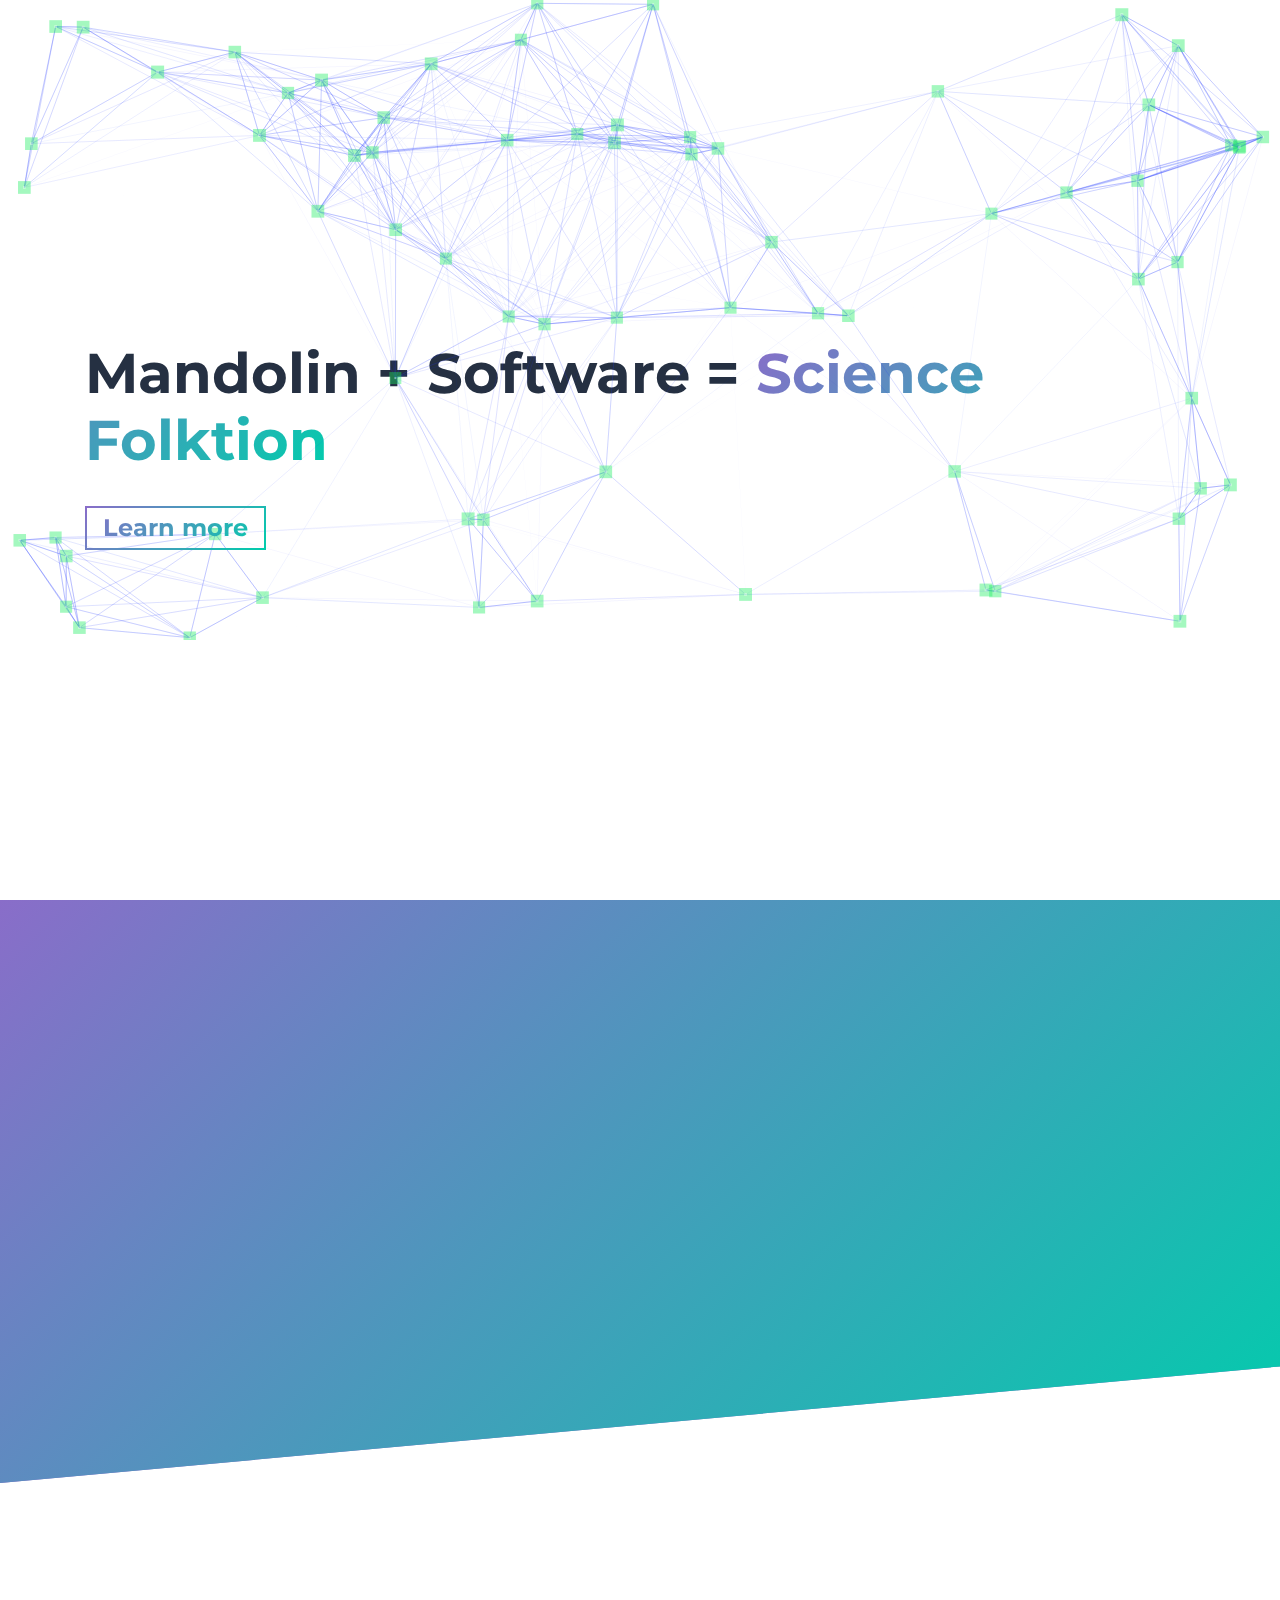
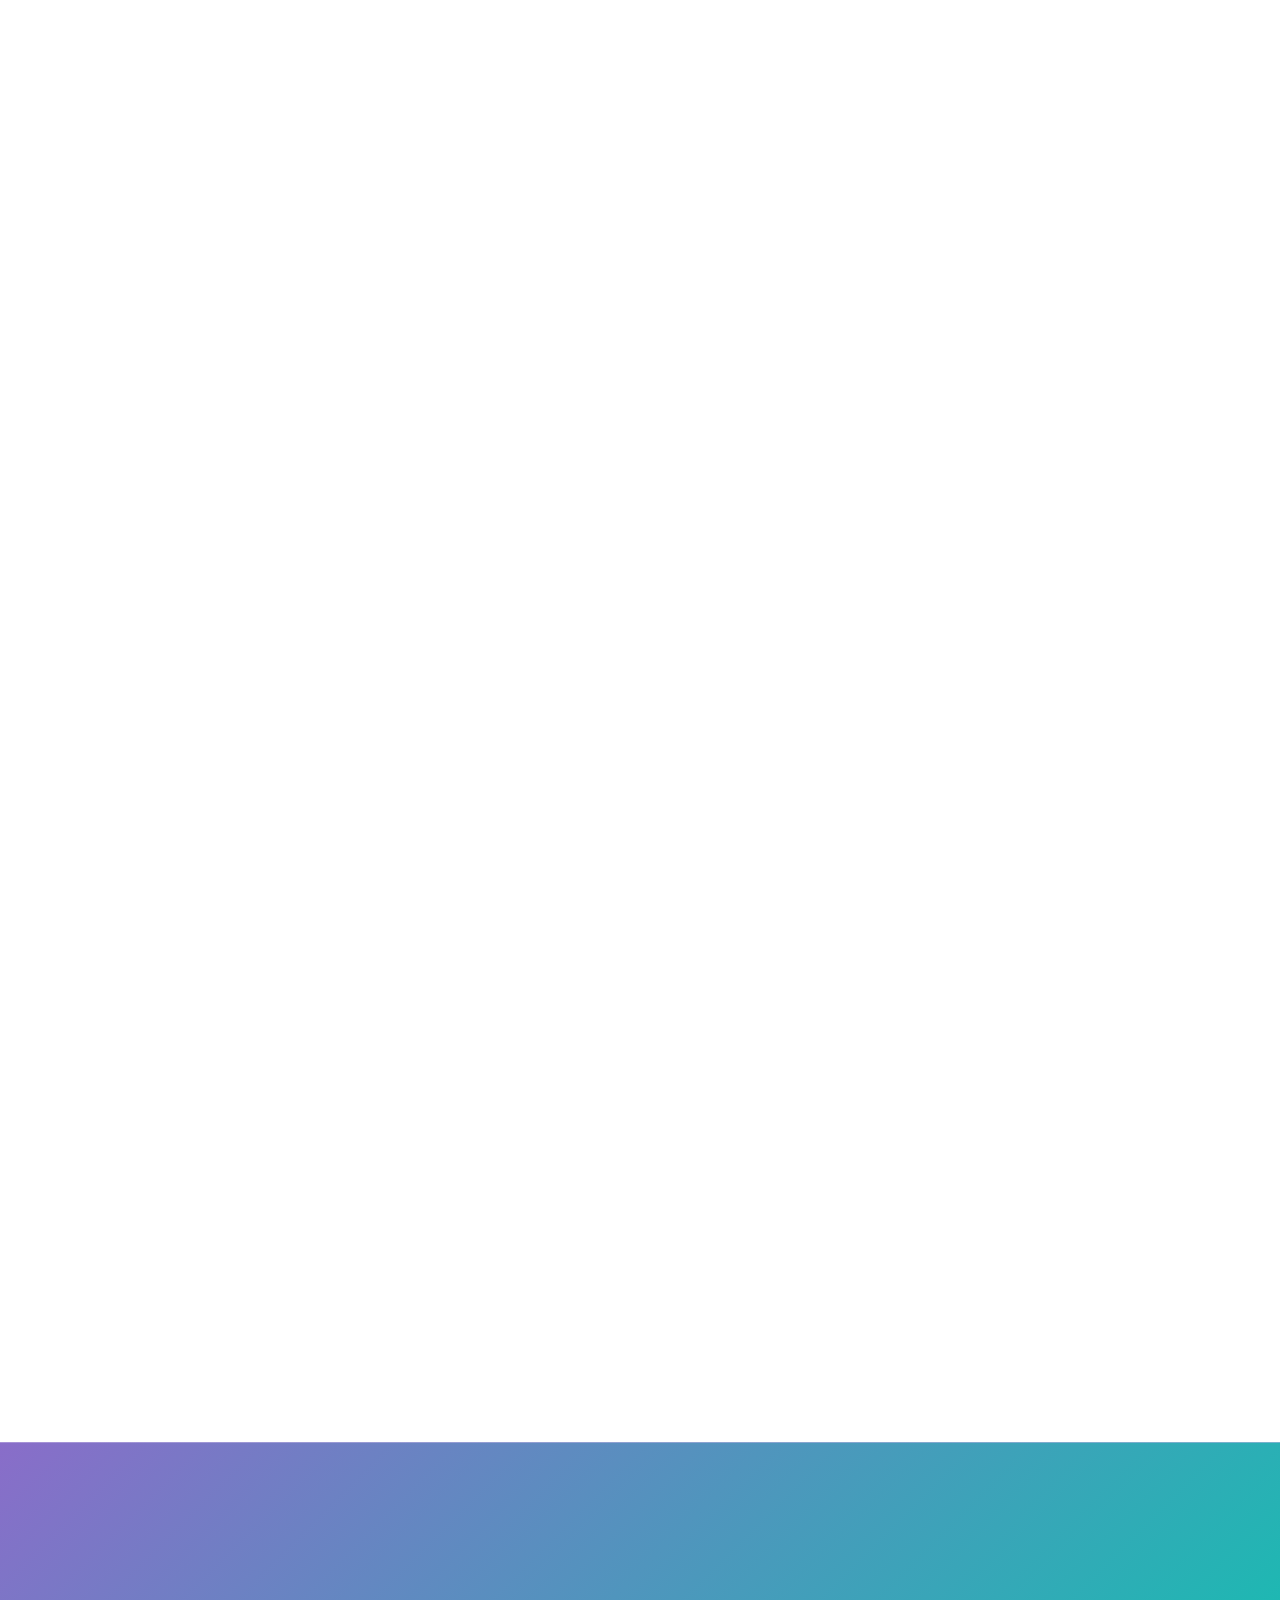
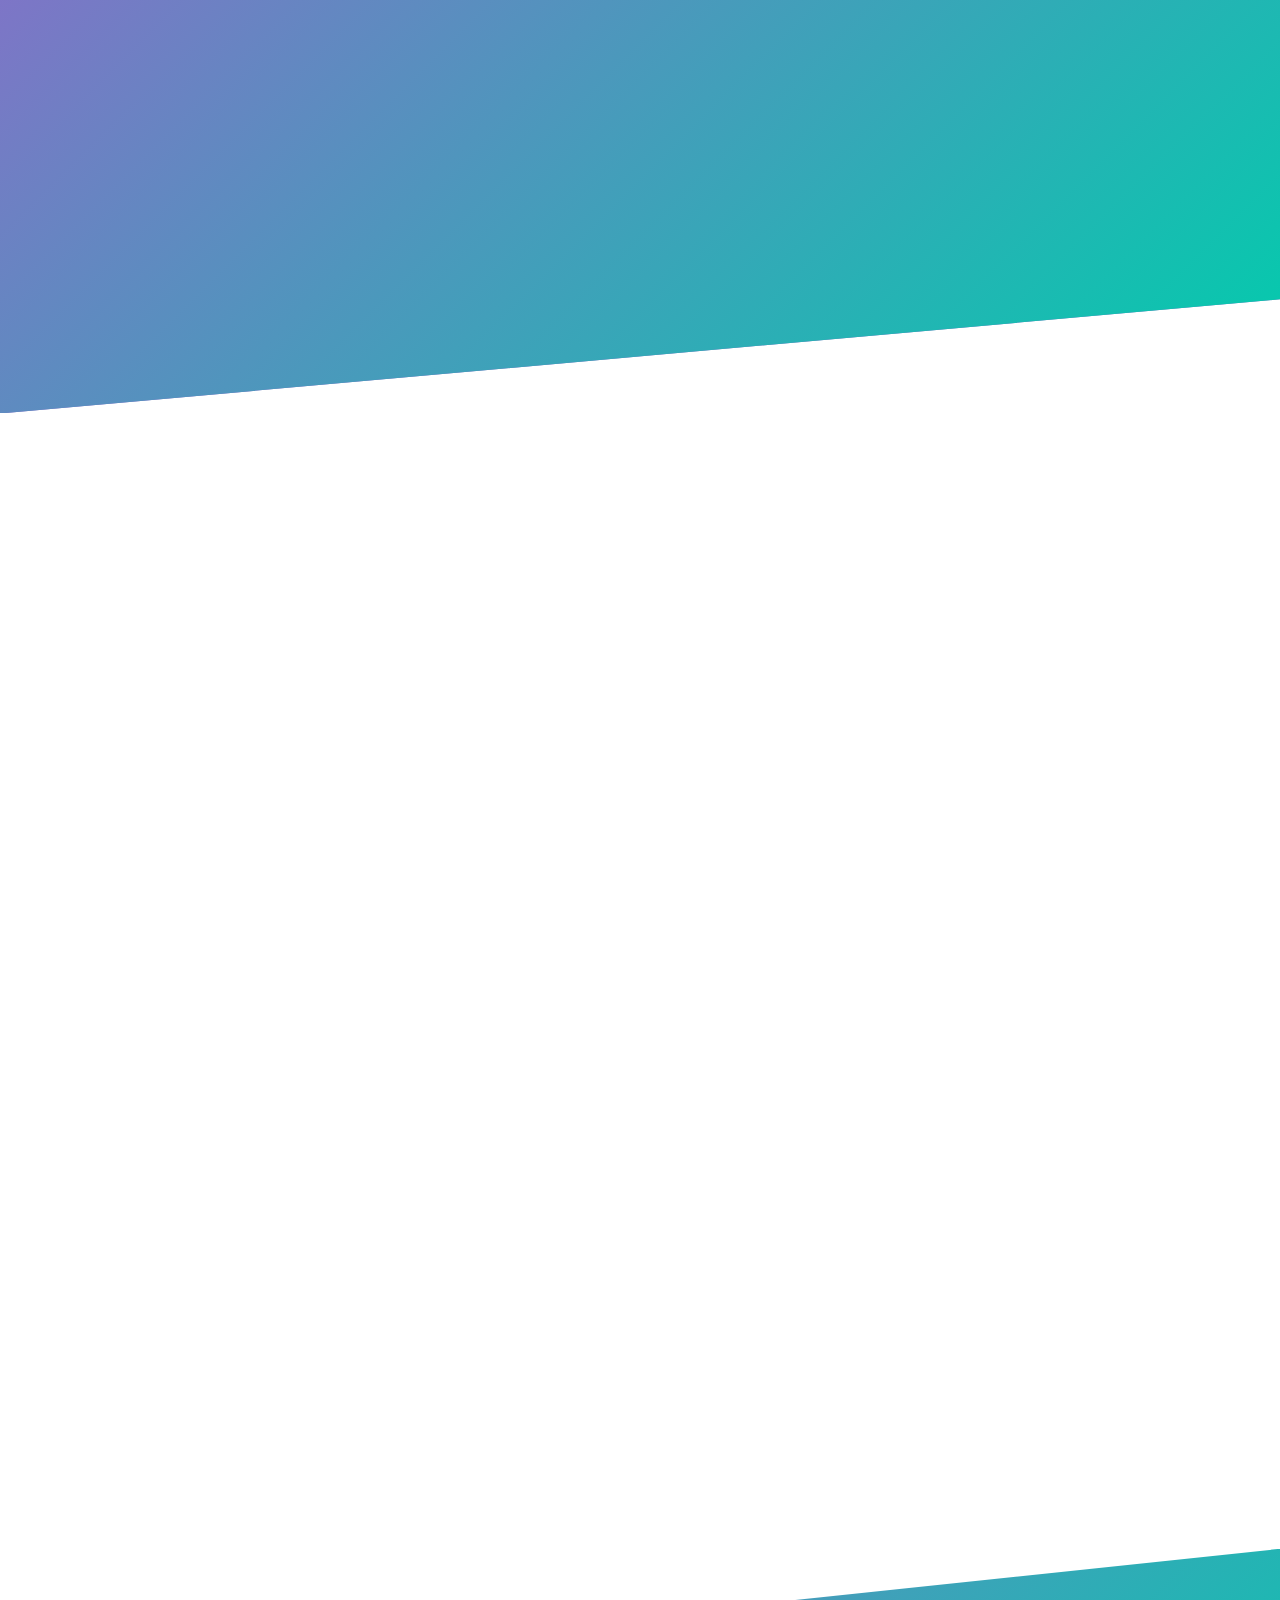
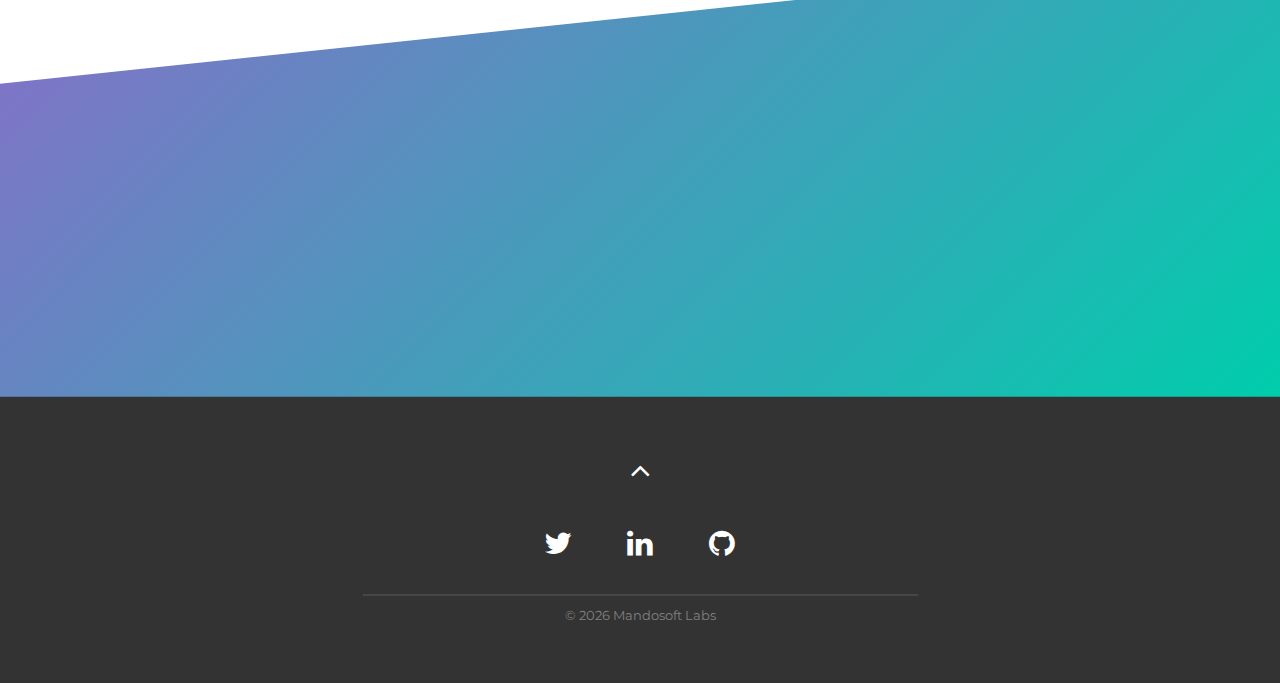
==== commit 0074e710: "Updates" ====
--- a/index.html
+++ b/index.html
@@ -8,4 +8,4 @@
 /*!
  *  Font Awesome 4.7.0 by @davegandy - http://fontawesome.io - @fontawesome
  *  License - http://fontawesome.io/license (Font: SIL OFL 1.1, CSS: MIT License)
- */@font-face{font-family:FontAwesome;src:url(/static/fontawesome-webfont-af7ae505a9eed503f8b8e6982036873e.woff2) format("woff2");font-weight:400;font-style:normal;font-display:swap}.fa{display:inline-block;font:normal normal normal 14px/1 FontAwesome;font-size:inherit;text-rendering:auto;-webkit-font-smoothing:antialiased;-moz-osx-font-smoothing:grayscale}.fa-lg{font-size:1.33333333em;line-height:.75em;vertical-align:-15%}.fa-2x{font-size:2em}.fa-3x{font-size:3em}.fa-4x{font-size:4em}.fa-5x{font-size:5em}.fa-fw{width:1.28571429em;text-align:center}.fa-ul{padding-left:0;margin-left:2.14285714em;list-style-type:none}.fa-ul>li{position:relative}.fa-li{position:absolute;left:-2.14285714em;width:2.14285714em;top:.14285714em;text-align:center}.fa-li.fa-lg{left:-1.85714286em}.fa-border{padding:.2em .25em .15em;border:.08em solid #eee;border-radius:.1em}.fa-pull-left{float:left}.fa-pull-right{float:right}.fa.fa-pull-left{margin-right:.3em}.fa.fa-pull-right{margin-left:.3em}.pull-right{float:right}.pull-left{float:left}.fa.pull-left{margin-right:.3em}.fa.pull-right{margin-left:.3em}.fa-spin{animation:fa-spin 2s linear infinite}.fa-pulse{animation:fa-spin 1s steps(8) infinite}@keyframes fa-spin{0%{transform:rotate(0deg)}to{transform:rotate(359deg)}}.fa-rotate-90{-ms-filter:"progid:DXImageTransform.Microsoft.BasicImage(rotation=1)";transform:rotate(90deg)}.fa-rotate-180{-ms-filter:"progid:DXImageTransform.Microsoft.BasicImage(rotation=2)";transform:rotate(180deg)}.fa-rotate-270{-ms-filter:"progid:DXImageTransform.Microsoft.BasicImage(rotation=3)";transform:rotate(270deg)}.fa-flip-horizontal{-ms-filter:"progid:DXImageTransform.Microsoft.BasicImage(rotation=0, mirror=1)";transform:scaleX(-1)}.fa-flip-vertical{-ms-filter:"progid:DXImageTransform.Microsoft.BasicImage(rotation=2, mirror=1)";transform:scaleY(-1)}:root .fa-flip-horizontal,:root .fa-flip-vertical,:root .fa-rotate-90,:root .fa-rotate-180,:root .fa-rotate-270{-webkit-filter:none;filter:none}.fa-stack{position:relative;display:inline-block;width:2em;height:2em;line-height:2em;vertical-align:middle}.fa-stack-1x,.fa-stack-2x{position:absolute;left:0;width:100%;text-align:center}.fa-stack-1x{line-height:inherit}.fa-stack-2x{font-size:2em}.fa-inverse{color:#fff}.fa-glass:before{content:"\F000"}.fa-music:before{content:"\F001"}.fa-search:before{content:"\F002"}.fa-envelope-o:before{content:"\F003"}.fa-heart:before{content:"\F004"}.fa-star:before{content:"\F005"}.fa-star-o:before{content:"\F006"}.fa-user:before{content:"\F007"}.fa-film:before{content:"\F008"}.fa-th-large:before{content:"\F009"}.fa-th:before{content:"\F00A"}.fa-th-list:before{content:"\F00B"}.fa-check:before{content:"\F00C"}.fa-close:before,.fa-remove:before,.fa-times:before{content:"\F00D"}.fa-search-plus:before{content:"\F00E"}.fa-search-minus:before{content:"\F010"}.fa-power-off:before{content:"\F011"}.fa-signal:before{content:"\F012"}.fa-cog:before,.fa-gear:before{content:"\F013"}.fa-trash-o:before{content:"\F014"}.fa-home:before{content:"\F015"}.fa-file-o:before{content:"\F016"}.fa-clock-o:before{content:"\F017"}.fa-road:before{content:"\F018"}.fa-download:before{content:"\F019"}.fa-arrow-circle-o-down:before{content:"\F01A"}.fa-arrow-circle-o-up:before{content:"\F01B"}.fa-inbox:before{content:"\F01C"}.fa-play-circle-o:before{content:"\F01D"}.fa-repeat:before,.fa-rotate-right:before{content:"\F01E"}.fa-refresh:before{content:"\F021"}.fa-list-alt:before{content:"\F022"}.fa-lock:before{content:"\F023"}.fa-flag:before{content:"\F024"}.fa-headphones:before{content:"\F025"}.fa-volume-off:before{content:"\F026"}.fa-volume-down:before{content:"\F027"}.fa-volume-up:before{content:"\F028"}.fa-qrcode:before{content:"\F029"}.fa-barcode:before{content:"\F02A"}.fa-tag:before{content:"\F02B"}.fa-tags:before{content:"\F02C"}.fa-book:before{content:"\F02D"}.fa-bookmark:before{content:"\F02E"}.fa-print:before{content:"\F02F"}.fa-camera:before{content:"\F030"}.fa-font:before{content:"\F031"}.fa-bold:before{content:"\F032"}.fa-italic:before{content:"\F033"}.fa-text-height:before{content:"\F034"}.fa-text-width:before{content:"\F035"}.fa-align-left:before{content:"\F036"}.fa-align-center:before{content:"\F037"}.fa-align-right:before{content:"\F038"}.fa-align-justify:before{content:"\F039"}.fa-list:before{content:"\F03A"}.fa-dedent:before,.fa-outdent:before{content:"\F03B"}.fa-indent:before{content:"\F03C"}.fa-video-camera:before{content:"\F03D"}.fa-image:before,.fa-photo:before,.fa-picture-o:before{content:"\F03E"}.fa-pencil:before{content:"\F040"}.fa-map-marker:before{content:"\F041"}.fa-adjust:before{content:"\F042"}.fa-tint:before{content:"\F043"}.fa-edit:before,.fa-pencil-square-o:before{content:"\F044"}.fa-share-square-o:before{content:"\F045"}.fa-check-square-o:before{content:"\F046"}.fa-arrows:before{content:"\F047"}.fa-step-backward:before{content:"\F048"}.fa-fast-backward:before{content:"\F049"}.fa-backward:before{content:"\F04A"}.fa-play:before{content:"\F04B"}.fa-pause:before{content:"\F04C"}.fa-stop:before{content:"\F04D"}.fa-forward:before{content:"\F04E"}.fa-fast-forward:before{content:"\F050"}.fa-step-forward:before{content:"\F051"}.fa-eject:before{content:"\F052"}.fa-chevron-left:before{content:"\F053"}.fa-chevron-right:before{content:"\F054"}.fa-plus-circle:before{content:"\F055"}.fa-minus-circle:before{content:"\F056"}.fa-times-circle:before{content:"\F057"}.fa-check-circle:before{content:"\F058"}.fa-question-circle:before{content:"\F059"}.fa-info-circle:before{content:"\F05A"}.fa-crosshairs:before{content:"\F05B"}.fa-times-circle-o:before{content:"\F05C"}.fa-check-circle-o:before{content:"\F05D"}.fa-ban:before{content:"\F05E"}.fa-arrow-left:before{content:"\F060"}.fa-arrow-right:before{content:"\F061"}.fa-arrow-up:before{content:"\F062"}.fa-arrow-down:before{content:"\F063"}.fa-mail-forward:before,.fa-share:before{content:"\F064"}.fa-expand:before{content:"\F065"}.fa-compress:before{content:"\F066"}.fa-plus:before{content:"\F067"}.fa-minus:before{content:"\F068"}.fa-asterisk:before{content:"\F069"}.fa-exclamation-circle:before{content:"\F06A"}.fa-gift:before{content:"\F06B"}.fa-leaf:before{content:"\F06C"}.fa-fire:before{content:"\F06D"}.fa-eye:before{content:"\F06E"}.fa-eye-slash:before{content:"\F070"}.fa-exclamation-triangle:before,.fa-warning:before{content:"\F071"}.fa-plane:before{content:"\F072"}.fa-calendar:before{content:"\F073"}.fa-random:before{content:"\F074"}.fa-comment:before{content:"\F075"}.fa-magnet:before{content:"\F076"}.fa-chevron-up:before{content:"\F077"}.fa-chevron-down:before{content:"\F078"}.fa-retweet:before{content:"\F079"}.fa-shopping-cart:before{content:"\F07A"}.fa-folder:before{content:"\F07B"}.fa-folder-open:before{content:"\F07C"}.fa-arrows-v:before{content:"\F07D"}.fa-arrows-h:before{content:"\F07E"}.fa-bar-chart-o:before,.fa-bar-chart:before{content:"\F080"}.fa-twitter-square:before{content:"\F081"}.fa-facebook-square:before{content:"\F082"}.fa-camera-retro:before{content:"\F083"}.fa-key:before{content:"\F084"}.fa-cogs:before,.fa-gears:before{content:"\F085"}.fa-comments:before{content:"\F086"}.fa-thumbs-o-up:before{content:"\F087"}.fa-thumbs-o-down:before{content:"\F088"}.fa-star-half:before{content:"\F089"}.fa-heart-o:before{content:"\F08A"}.fa-sign-out:before{content:"\F08B"}.fa-linkedin-square:before{content:"\F08C"}.fa-thumb-tack:before{content:"\F08D"}.fa-external-link:before{content:"\F08E"}.fa-sign-in:before{content:"\F090"}.fa-trophy:before{content:"\F091"}.fa-github-square:before{content:"\F092"}.fa-upload:before{content:"\F093"}.fa-lemon-o:before{content:"\F094"}.fa-phone:before{content:"\F095"}.fa-square-o:before{content:"\F096"}.fa-bookmark-o:before{content:"\F097"}.fa-phone-square:before{content:"\F098"}.fa-twitter:before{content:"\F099"}.fa-facebook-f:before,.fa-facebook:before{content:"\F09A"}.fa-github:before{content:"\F09B"}.fa-unlock:before{content:"\F09C"}.fa-credit-card:before{content:"\F09D"}.fa-feed:before,.fa-rss:before{content:"\F09E"}.fa-hdd-o:before{content:"\F0A0"}.fa-bullhorn:before{content:"\F0A1"}.fa-bell:before{content:"\F0F3"}.fa-certificate:before{content:"\F0A3"}.fa-hand-o-right:before{content:"\F0A4"}.fa-hand-o-left:before{content:"\F0A5"}.fa-hand-o-up:before{content:"\F0A6"}.fa-hand-o-down:before{content:"\F0A7"}.fa-arrow-circle-left:before{content:"\F0A8"}.fa-arrow-circle-right:before{content:"\F0A9"}.fa-arrow-circle-up:before{content:"\F0AA"}.fa-arrow-circle-down:before{content:"\F0AB"}.fa-globe:before{content:"\F0AC"}.fa-wrench:before{content:"\F0AD"}.fa-tasks:before{content:"\F0AE"}.fa-filter:before{content:"\F0B0"}.fa-briefcase:before{content:"\F0B1"}.fa-arrows-alt:before{content:"\F0B2"}.fa-group:before,.fa-users:before{content:"\F0C0"}.fa-chain:before,.fa-link:before{content:"\F0C1"}.fa-cloud:before{content:"\F0C2"}.fa-flask:before{content:"\F0C3"}.fa-cut:before,.fa-scissors:before{content:"\F0C4"}.fa-copy:before,.fa-files-o:before{content:"\F0C5"}.fa-paperclip:before{content:"\F0C6"}.fa-floppy-o:before,.fa-save:before{content:"\F0C7"}.fa-square:before{content:"\F0C8"}.fa-bars:before,.fa-navicon:before,.fa-reorder:before{content:"\F0C9"}.fa-list-ul:before{content:"\F0CA"}.fa-list-ol:before{content:"\F0CB"}.fa-strikethrough:before{content:"\F0CC"}.fa-underline:before{content:"\F0CD"}.fa-table:before{content:"\F0CE"}.fa-magic:before{content:"\F0D0"}.fa-truck:before{content:"\F0D1"}.fa-pinterest:before{content:"\F0D2"}.fa-pinterest-square:before{content:"\F0D3"}.fa-google-plus-square:before{content:"\F0D4"}.fa-google-plus:before{content:"\F0D5"}.fa-money:before{content:"\F0D6"}.fa-caret-down:before{content:"\F0D7"}.fa-caret-up:before{content:"\F0D8"}.fa-caret-left:before{content:"\F0D9"}.fa-caret-right:before{content:"\F0DA"}.fa-columns:before{content:"\F0DB"}.fa-sort:before,.fa-unsorted:before{content:"\F0DC"}.fa-sort-desc:before,.fa-sort-down:before{content:"\F0DD"}.fa-sort-asc:before,.fa-sort-up:before{content:"\F0DE"}.fa-envelope:before{content:"\F0E0"}.fa-linkedin:before{content:"\F0E1"}.fa-rotate-left:before,.fa-undo:before{content:"\F0E2"}.fa-gavel:before,.fa-legal:before{content:"\F0E3"}.fa-dashboard:before,.fa-tachometer:before{content:"\F0E4"}.fa-comment-o:before{content:"\F0E5"}.fa-comments-o:before{content:"\F0E6"}.fa-bolt:before,.fa-flash:before{content:"\F0E7"}.fa-sitemap:before{content:"\F0E8"}.fa-umbrella:before{content:"\F0E9"}.fa-clipboard:before,.fa-paste:before{content:"\F0EA"}.fa-lightbulb-o:before{content:"\F0EB"}.fa-exchange:before{content:"\F0EC"}.fa-cloud-download:before{content:"\F0ED"}.fa-cloud-upload:before{content:"\F0EE"}.fa-user-md:before{content:"\F0F0"}.fa-stethoscope:before{content:"\F0F1"}.fa-suitcase:before{content:"\F0F2"}.fa-bell-o:before{content:"\F0A2"}.fa-coffee:before{content:"\F0F4"}.fa-cutlery:before{content:"\F0F5"}.fa-file-text-o:before{content:"\F0F6"}.fa-building-o:before{content:"\F0F7"}.fa-hospital-o:before{content:"\F0F8"}.fa-ambulance:before{content:"\F0F9"}.fa-medkit:before{content:"\F0FA"}.fa-fighter-jet:before{content:"\F0FB"}.fa-beer:before{content:"\F0FC"}.fa-h-square:before{content:"\F0FD"}.fa-plus-square:before{content:"\F0FE"}.fa-angle-double-left:before{content:"\F100"}.fa-angle-double-right:before{content:"\F101"}.fa-angle-double-up:before{content:"\F102"}.fa-angle-double-down:before{content:"\F103"}.fa-angle-left:before{content:"\F104"}.fa-angle-right:before{content:"\F105"}.fa-angle-up:before{content:"\F106"}.fa-angle-down:before{content:"\F107"}.fa-desktop:before{content:"\F108"}.fa-laptop:before{content:"\F109"}.fa-tablet:before{content:"\F10A"}.fa-mobile-phone:before,.fa-mobile:before{content:"\F10B"}.fa-circle-o:before{content:"\F10C"}.fa-quote-left:before{content:"\F10D"}.fa-quote-right:before{content:"\F10E"}.fa-spinner:before{content:"\F110"}.fa-circle:before{content:"\F111"}.fa-mail-reply:before,.fa-reply:before{content:"\F112"}.fa-github-alt:before{content:"\F113"}.fa-folder-o:before{content:"\F114"}.fa-folder-open-o:before{content:"\F115"}.fa-smile-o:before{content:"\F118"}.fa-frown-o:before{content:"\F119"}.fa-meh-o:before{content:"\F11A"}.fa-gamepad:before{content:"\F11B"}.fa-keyboard-o:before{content:"\F11C"}.fa-flag-o:before{content:"\F11D"}.fa-flag-checkered:before{content:"\F11E"}.fa-terminal:before{content:"\F120"}.fa-code:before{content:"\F121"}.fa-mail-reply-all:before,.fa-reply-all:before{content:"\F122"}.fa-star-half-empty:before,.fa-star-half-full:before,.fa-star-half-o:before{content:"\F123"}.fa-location-arrow:before{content:"\F124"}.fa-crop:before{content:"\F125"}.fa-code-fork:before{content:"\F126"}.fa-chain-broken:before,.fa-unlink:before{content:"\F127"}.fa-question:before{content:"\F128"}.fa-info:before{content:"\F129"}.fa-exclamation:before{content:"\F12A"}.fa-superscript:before{content:"\F12B"}.fa-subscript:before{content:"\F12C"}.fa-eraser:before{content:"\F12D"}.fa-puzzle-piece:before{content:"\F12E"}.fa-microphone:before{content:"\F130"}.fa-microphone-slash:before{content:"\F131"}.fa-shield:before{content:"\F132"}.fa-calendar-o:before{content:"\F133"}.fa-fire-extinguisher:before{content:"\F134"}.fa-rocket:before{content:"\F135"}.fa-maxcdn:before{content:"\F136"}.fa-chevron-circle-left:before{content:"\F137"}.fa-chevron-circle-right:before{content:"\F138"}.fa-chevron-circle-up:before{content:"\F139"}.fa-chevron-circle-down:before{content:"\F13A"}.fa-html5:before{content:"\F13B"}.fa-css3:before{content:"\F13C"}.fa-anchor:before{content:"\F13D"}.fa-unlock-alt:before{content:"\F13E"}.fa-bullseye:before{content:"\F140"}.fa-ellipsis-h:before{content:"\F141"}.fa-ellipsis-v:before{content:"\F142"}.fa-rss-square:before{content:"\F143"}.fa-play-circle:before{content:"\F144"}.fa-ticket:before{content:"\F145"}.fa-minus-square:before{content:"\F146"}.fa-minus-square-o:before{content:"\F147"}.fa-level-up:before{content:"\F148"}.fa-level-down:before{content:"\F149"}.fa-check-square:before{content:"\F14A"}.fa-pencil-square:before{content:"\F14B"}.fa-external-link-square:before{content:"\F14C"}.fa-share-square:before{content:"\F14D"}.fa-compass:before{content:"\F14E"}.fa-caret-square-o-down:before,.fa-toggle-down:before{content:"\F150"}.fa-caret-square-o-up:before,.fa-toggle-up:before{content:"\F151"}.fa-caret-square-o-right:before,.fa-toggle-right:before{content:"\F152"}.fa-eur:before,.fa-euro:before{content:"\F153"}.fa-gbp:before{content:"\F154"}.fa-dollar:before,.fa-usd:before{content:"\F155"}.fa-inr:before,.fa-rupee:before{content:"\F156"}.fa-cny:before,.fa-jpy:before,.fa-rmb:before,.fa-yen:before{content:"\F157"}.fa-rouble:before,.fa-rub:before,.fa-ruble:before{content:"\F158"}.fa-krw:before,.fa-won:before{content:"\F159"}.fa-bitcoin:before,.fa-btc:before{content:"\F15A"}.fa-file:before{content:"\F15B"}.fa-file-text:before{content:"\F15C"}.fa-sort-alpha-asc:before{content:"\F15D"}.fa-sort-alpha-desc:before{content:"\F15E"}.fa-sort-amount-asc:before{content:"\F160"}.fa-sort-amount-desc:before{content:"\F161"}.fa-sort-numeric-asc:before{content:"\F162"}.fa-sort-numeric-desc:before{content:"\F163"}.fa-thumbs-up:before{content:"\F164"}.fa-thumbs-down:before{content:"\F165"}.fa-youtube-square:before{content:"\F166"}.fa-youtube:before{content:"\F167"}.fa-xing:before{content:"\F168"}.fa-xing-square:before{content:"\F169"}.fa-youtube-play:before{content:"\F16A"}.fa-dropbox:before{content:"\F16B"}.fa-stack-overflow:before{content:"\F16C"}.fa-instagram:before{content:"\F16D"}.fa-flickr:before{content:"\F16E"}.fa-adn:before{content:"\F170"}.fa-bitbucket:before{content:"\F171"}.fa-bitbucket-square:before{content:"\F172"}.fa-tumblr:before{content:"\F173"}.fa-tumblr-square:before{content:"\F174"}.fa-long-arrow-down:before{content:"\F175"}.fa-long-arrow-up:before{content:"\F176"}.fa-long-arrow-left:before{content:"\F177"}.fa-long-arrow-right:before{content:"\F178"}.fa-apple:before{content:"\F179"}.fa-windows:before{content:"\F17A"}.fa-android:before{content:"\F17B"}.fa-linux:before{content:"\F17C"}.fa-dribbble:before{content:"\F17D"}.fa-skype:before{content:"\F17E"}.fa-foursquare:before{content:"\F180"}.fa-trello:before{content:"\F181"}.fa-female:before{content:"\F182"}.fa-male:before{content:"\F183"}.fa-gittip:before,.fa-gratipay:before{content:"\F184"}.fa-sun-o:before{content:"\F185"}.fa-moon-o:before{content:"\F186"}.fa-archive:before{content:"\F187"}.fa-bug:before{content:"\F188"}.fa-vk:before{content:"\F189"}.fa-weibo:before{content:"\F18A"}.fa-renren:before{content:"\F18B"}.fa-pagelines:before{content:"\F18C"}.fa-stack-exchange:before{content:"\F18D"}.fa-arrow-circle-o-right:before{content:"\F18E"}.fa-arrow-circle-o-left:before{content:"\F190"}.fa-caret-square-o-left:before,.fa-toggle-left:before{content:"\F191"}.fa-dot-circle-o:before{content:"\F192"}.fa-wheelchair:before{content:"\F193"}.fa-vimeo-square:before{content:"\F194"}.fa-try:before,.fa-turkish-lira:before{content:"\F195"}.fa-plus-square-o:before{content:"\F196"}.fa-space-shuttle:before{content:"\F197"}.fa-slack:before{content:"\F198"}.fa-envelope-square:before{content:"\F199"}.fa-wordpress:before{content:"\F19A"}.fa-openid:before{content:"\F19B"}.fa-bank:before,.fa-institution:before,.fa-university:before{content:"\F19C"}.fa-graduation-cap:before,.fa-mortar-board:before{content:"\F19D"}.fa-yahoo:before{content:"\F19E"}.fa-google:before{content:"\F1A0"}.fa-reddit:before{content:"\F1A1"}.fa-reddit-square:before{content:"\F1A2"}.fa-stumbleupon-circle:before{content:"\F1A3"}.fa-stumbleupon:before{content:"\F1A4"}.fa-delicious:before{content:"\F1A5"}.fa-digg:before{content:"\F1A6"}.fa-pied-piper-pp:before{content:"\F1A7"}.fa-pied-piper-alt:before{content:"\F1A8"}.fa-drupal:before{content:"\F1A9"}.fa-joomla:before{content:"\F1AA"}.fa-language:before{content:"\F1AB"}.fa-fax:before{content:"\F1AC"}.fa-building:before{content:"\F1AD"}.fa-child:before{content:"\F1AE"}.fa-paw:before{content:"\F1B0"}.fa-spoon:before{content:"\F1B1"}.fa-cube:before{content:"\F1B2"}.fa-cubes:before{content:"\F1B3"}.fa-behance:before{content:"\F1B4"}.fa-behance-square:before{content:"\F1B5"}.fa-steam:before{content:"\F1B6"}.fa-steam-square:before{content:"\F1B7"}.fa-recycle:before{content:"\F1B8"}.fa-automobile:before,.fa-car:before{content:"\F1B9"}.fa-cab:before,.fa-taxi:before{content:"\F1BA"}.fa-tree:before{content:"\F1BB"}.fa-spotify:before{content:"\F1BC"}.fa-deviantart:before{content:"\F1BD"}.fa-soundcloud:before{content:"\F1BE"}.fa-database:before{content:"\F1C0"}.fa-file-pdf-o:before{content:"\F1C1"}.fa-file-word-o:before{content:"\F1C2"}.fa-file-excel-o:before{content:"\F1C3"}.fa-file-powerpoint-o:before{content:"\F1C4"}.fa-file-image-o:before,.fa-file-photo-o:before,.fa-file-picture-o:before{content:"\F1C5"}.fa-file-archive-o:before,.fa-file-zip-o:before{content:"\F1C6"}.fa-file-audio-o:before,.fa-file-sound-o:before{content:"\F1C7"}.fa-file-movie-o:before,.fa-file-video-o:before{content:"\F1C8"}.fa-file-code-o:before{content:"\F1C9"}.fa-vine:before{content:"\F1CA"}.fa-codepen:before{content:"\F1CB"}.fa-jsfiddle:before{content:"\F1CC"}.fa-life-bouy:before,.fa-life-buoy:before,.fa-life-ring:before,.fa-life-saver:before,.fa-support:before{content:"\F1CD"}.fa-circle-o-notch:before{content:"\F1CE"}.fa-ra:before,.fa-rebel:before,.fa-resistance:before{content:"\F1D0"}.fa-empire:before,.fa-ge:before{content:"\F1D1"}.fa-git-square:before{content:"\F1D2"}.fa-git:before{content:"\F1D3"}.fa-hacker-news:before,.fa-y-combinator-square:before,.fa-yc-square:before{content:"\F1D4"}.fa-tencent-weibo:before{content:"\F1D5"}.fa-qq:before{content:"\F1D6"}.fa-wechat:before,.fa-weixin:before{content:"\F1D7"}.fa-paper-plane:before,.fa-send:before{content:"\F1D8"}.fa-paper-plane-o:before,.fa-send-o:before{content:"\F1D9"}.fa-history:before{content:"\F1DA"}.fa-circle-thin:before{content:"\F1DB"}.fa-header:before{content:"\F1DC"}.fa-paragraph:before{content:"\F1DD"}.fa-sliders:before{content:"\F1DE"}.fa-share-alt:before{content:"\F1E0"}.fa-share-alt-square:before{content:"\F1E1"}.fa-bomb:before{content:"\F1E2"}.fa-futbol-o:before,.fa-soccer-ball-o:before{content:"\F1E3"}.fa-tty:before{content:"\F1E4"}.fa-binoculars:before{content:"\F1E5"}.fa-plug:before{content:"\F1E6"}.fa-slideshare:before{content:"\F1E7"}.fa-twitch:before{content:"\F1E8"}.fa-yelp:before{content:"\F1E9"}.fa-newspaper-o:before{content:"\F1EA"}.fa-wifi:before{content:"\F1EB"}.fa-calculator:before{content:"\F1EC"}.fa-paypal:before{content:"\F1ED"}.fa-google-wallet:before{content:"\F1EE"}.fa-cc-visa:before{content:"\F1F0"}.fa-cc-mastercard:before{content:"\F1F1"}.fa-cc-discover:before{content:"\F1F2"}.fa-cc-amex:before{content:"\F1F3"}.fa-cc-paypal:before{content:"\F1F4"}.fa-cc-stripe:before{content:"\F1F5"}.fa-bell-slash:before{content:"\F1F6"}.fa-bell-slash-o:before{content:"\F1F7"}.fa-trash:before{content:"\F1F8"}.fa-copyright:before{content:"\F1F9"}.fa-at:before{content:"\F1FA"}.fa-eyedropper:before{content:"\F1FB"}.fa-paint-brush:before{content:"\F1FC"}.fa-birthday-cake:before{content:"\F1FD"}.fa-area-chart:before{content:"\F1FE"}.fa-pie-chart:before{content:"\F200"}.fa-line-chart:before{content:"\F201"}.fa-lastfm:before{content:"\F202"}.fa-lastfm-square:before{content:"\F203"}.fa-toggle-off:before{content:"\F204"}.fa-toggle-on:before{content:"\F205"}.fa-bicycle:before{content:"\F206"}.fa-bus:before{content:"\F207"}.fa-ioxhost:before{content:"\F208"}.fa-angellist:before{content:"\F209"}.fa-cc:before{content:"\F20A"}.fa-ils:before,.fa-shekel:before,.fa-sheqel:before{content:"\F20B"}.fa-meanpath:before{content:"\F20C"}.fa-buysellads:before{content:"\F20D"}.fa-connectdevelop:before{content:"\F20E"}.fa-dashcube:before{content:"\F210"}.fa-forumbee:before{content:"\F211"}.fa-leanpub:before{content:"\F212"}.fa-sellsy:before{content:"\F213"}.fa-shirtsinbulk:before{content:"\F214"}.fa-simplybuilt:before{content:"\F215"}.fa-skyatlas:before{content:"\F216"}.fa-cart-plus:before{content:"\F217"}.fa-cart-arrow-down:before{content:"\F218"}.fa-diamond:before{content:"\F219"}.fa-ship:before{content:"\F21A"}.fa-user-secret:before{content:"\F21B"}.fa-motorcycle:before{content:"\F21C"}.fa-street-view:before{content:"\F21D"}.fa-heartbeat:before{content:"\F21E"}.fa-venus:before{content:"\F221"}.fa-mars:before{content:"\F222"}.fa-mercury:before{content:"\F223"}.fa-intersex:before,.fa-transgender:before{content:"\F224"}.fa-transgender-alt:before{content:"\F225"}.fa-venus-double:before{content:"\F226"}.fa-mars-double:before{content:"\F227"}.fa-venus-mars:before{content:"\F228"}.fa-mars-stroke:before{content:"\F229"}.fa-mars-stroke-v:before{content:"\F22A"}.fa-mars-stroke-h:before{content:"\F22B"}.fa-neuter:before{content:"\F22C"}.fa-genderless:before{content:"\F22D"}.fa-facebook-official:before{content:"\F230"}.fa-pinterest-p:before{content:"\F231"}.fa-whatsapp:before{content:"\F232"}.fa-server:before{content:"\F233"}.fa-user-plus:before{content:"\F234"}.fa-user-times:before{content:"\F235"}.fa-bed:before,.fa-hotel:before{content:"\F236"}.fa-viacoin:before{content:"\F237"}.fa-train:before{content:"\F238"}.fa-subway:before{content:"\F239"}.fa-medium:before{content:"\F23A"}.fa-y-combinator:before,.fa-yc:before{content:"\F23B"}.fa-optin-monster:before{content:"\F23C"}.fa-opencart:before{content:"\F23D"}.fa-expeditedssl:before{content:"\F23E"}.fa-battery-4:before,.fa-battery-full:before,.fa-battery:before{content:"\F240"}.fa-battery-3:before,.fa-battery-three-quarters:before{content:"\F241"}.fa-battery-2:before,.fa-battery-half:before{content:"\F242"}.fa-battery-1:before,.fa-battery-quarter:before{content:"\F243"}.fa-battery-0:before,.fa-battery-empty:before{content:"\F244"}.fa-mouse-pointer:before{content:"\F245"}.fa-i-cursor:before{content:"\F246"}.fa-object-group:before{content:"\F247"}.fa-object-ungroup:before{content:"\F248"}.fa-sticky-note:before{content:"\F249"}.fa-sticky-note-o:before{content:"\F24A"}.fa-cc-jcb:before{content:"\F24B"}.fa-cc-diners-club:before{content:"\F24C"}.fa-clone:before{content:"\F24D"}.fa-balance-scale:before{content:"\F24E"}.fa-hourglass-o:before{content:"\F250"}.fa-hourglass-1:before,.fa-hourglass-start:before{content:"\F251"}.fa-hourglass-2:before,.fa-hourglass-half:before{content:"\F252"}.fa-hourglass-3:before,.fa-hourglass-end:before{content:"\F253"}.fa-hourglass:before{content:"\F254"}.fa-hand-grab-o:before,.fa-hand-rock-o:before{content:"\F255"}.fa-hand-paper-o:before,.fa-hand-stop-o:before{content:"\F256"}.fa-hand-scissors-o:before{content:"\F257"}.fa-hand-lizard-o:before{content:"\F258"}.fa-hand-spock-o:before{content:"\F259"}.fa-hand-pointer-o:before{content:"\F25A"}.fa-hand-peace-o:before{content:"\F25B"}.fa-trademark:before{content:"\F25C"}.fa-registered:before{content:"\F25D"}.fa-creative-commons:before{content:"\F25E"}.fa-gg:before{content:"\F260"}.fa-gg-circle:before{content:"\F261"}.fa-tripadvisor:before{content:"\F262"}.fa-odnoklassniki:before{content:"\F263"}.fa-odnoklassniki-square:before{content:"\F264"}.fa-get-pocket:before{content:"\F265"}.fa-wikipedia-w:before{content:"\F266"}.fa-safari:before{content:"\F267"}.fa-chrome:before{content:"\F268"}.fa-firefox:before{content:"\F269"}.fa-opera:before{content:"\F26A"}.fa-internet-explorer:before{content:"\F26B"}.fa-television:before,.fa-tv:before{content:"\F26C"}.fa-contao:before{content:"\F26D"}.fa-500px:before{content:"\F26E"}.fa-amazon:before{content:"\F270"}.fa-calendar-plus-o:before{content:"\F271"}.fa-calendar-minus-o:before{content:"\F272"}.fa-calendar-times-o:before{content:"\F273"}.fa-calendar-check-o:before{content:"\F274"}.fa-industry:before{content:"\F275"}.fa-map-pin:before{content:"\F276"}.fa-map-signs:before{content:"\F277"}.fa-map-o:before{content:"\F278"}.fa-map:before{content:"\F279"}.fa-commenting:before{content:"\F27A"}.fa-commenting-o:before{content:"\F27B"}.fa-houzz:before{content:"\F27C"}.fa-vimeo:before{content:"\F27D"}.fa-black-tie:before{content:"\F27E"}.fa-fonticons:before{content:"\F280"}.fa-reddit-alien:before{content:"\F281"}.fa-edge:before{content:"\F282"}.fa-credit-card-alt:before{content:"\F283"}.fa-codiepie:before{content:"\F284"}.fa-modx:before{content:"\F285"}.fa-fort-awesome:before{content:"\F286"}.fa-usb:before{content:"\F287"}.fa-product-hunt:before{content:"\F288"}.fa-mixcloud:before{content:"\F289"}.fa-scribd:before{content:"\F28A"}.fa-pause-circle:before{content:"\F28B"}.fa-pause-circle-o:before{content:"\F28C"}.fa-stop-circle:before{content:"\F28D"}.fa-stop-circle-o:before{content:"\F28E"}.fa-shopping-bag:before{content:"\F290"}.fa-shopping-basket:before{content:"\F291"}.fa-hashtag:before{content:"\F292"}.fa-bluetooth:before{content:"\F293"}.fa-bluetooth-b:before{content:"\F294"}.fa-percent:before{content:"\F295"}.fa-gitlab:before{content:"\F296"}.fa-wpbeginner:before{content:"\F297"}.fa-wpforms:before{content:"\F298"}.fa-envira:before{content:"\F299"}.fa-universal-access:before{content:"\F29A"}.fa-wheelchair-alt:before{content:"\F29B"}.fa-question-circle-o:before{content:"\F29C"}.fa-blind:before{content:"\F29D"}.fa-audio-description:before{content:"\F29E"}.fa-volume-control-phone:before{content:"\F2A0"}.fa-braille:before{content:"\F2A1"}.fa-assistive-listening-systems:before{content:"\F2A2"}.fa-american-sign-language-interpreting:before,.fa-asl-interpreting:before{content:"\F2A3"}.fa-deaf:before,.fa-deafness:before,.fa-hard-of-hearing:before{content:"\F2A4"}.fa-glide:before{content:"\F2A5"}.fa-glide-g:before{content:"\F2A6"}.fa-sign-language:before,.fa-signing:before{content:"\F2A7"}.fa-low-vision:before{content:"\F2A8"}.fa-viadeo:before{content:"\F2A9"}.fa-viadeo-square:before{content:"\F2AA"}.fa-snapchat:before{content:"\F2AB"}.fa-snapchat-ghost:before{content:"\F2AC"}.fa-snapchat-square:before{content:"\F2AD"}.fa-pied-piper:before{content:"\F2AE"}.fa-first-order:before{content:"\F2B0"}.fa-yoast:before{content:"\F2B1"}.fa-themeisle:before{content:"\F2B2"}.fa-google-plus-circle:before,.fa-google-plus-official:before{content:"\F2B3"}.fa-fa:before,.fa-font-awesome:before{content:"\F2B4"}.fa-handshake-o:before{content:"\F2B5"}.fa-envelope-open:before{content:"\F2B6"}.fa-envelope-open-o:before{content:"\F2B7"}.fa-linode:before{content:"\F2B8"}.fa-address-book:before{content:"\F2B9"}.fa-address-book-o:before{content:"\F2BA"}.fa-address-card:before,.fa-vcard:before{content:"\F2BB"}.fa-address-card-o:before,.fa-vcard-o:before{content:"\F2BC"}.fa-user-circle:before{content:"\F2BD"}.fa-user-circle-o:before{content:"\F2BE"}.fa-user-o:before{content:"\F2C0"}.fa-id-badge:before{content:"\F2C1"}.fa-drivers-license:before,.fa-id-card:before{content:"\F2C2"}.fa-drivers-license-o:before,.fa-id-card-o:before{content:"\F2C3"}.fa-quora:before{content:"\F2C4"}.fa-free-code-camp:before{content:"\F2C5"}.fa-telegram:before{content:"\F2C6"}.fa-thermometer-4:before,.fa-thermometer-full:before,.fa-thermometer:before{content:"\F2C7"}.fa-thermometer-3:before,.fa-thermometer-three-quarters:before{content:"\F2C8"}.fa-thermometer-2:before,.fa-thermometer-half:before{content:"\F2C9"}.fa-thermometer-1:before,.fa-thermometer-quarter:before{content:"\F2CA"}.fa-thermometer-0:before,.fa-thermometer-empty:before{content:"\F2CB"}.fa-shower:before{content:"\F2CC"}.fa-bath:before,.fa-bathtub:before,.fa-s15:before{content:"\F2CD"}.fa-podcast:before{content:"\F2CE"}.fa-window-maximize:before{content:"\F2D0"}.fa-window-minimize:before{content:"\F2D1"}.fa-window-restore:before{content:"\F2D2"}.fa-times-rectangle:before,.fa-window-close:before{content:"\F2D3"}.fa-times-rectangle-o:before,.fa-window-close-o:before{content:"\F2D4"}.fa-bandcamp:before{content:"\F2D5"}.fa-grav:before{content:"\F2D6"}.fa-etsy:before{content:"\F2D7"}.fa-imdb:before{content:"\F2D8"}.fa-ravelry:before{content:"\F2D9"}.fa-eercast:before{content:"\F2DA"}.fa-microchip:before{content:"\F2DB"}.fa-snowflake-o:before{content:"\F2DC"}.fa-superpowers:before{content:"\F2DD"}.fa-wpexplorer:before{content:"\F2DE"}.fa-meetup:before{content:"\F2E0"}.sr-only{position:absolute;width:1px;height:1px;padding:0;margin:-1px;overflow:hidden;clip:rect(0,0,0,0);border:0}.sr-only-focusable:active,.sr-only-focusable:focus{position:static;width:auto;height:auto;margin:0;overflow:visible;clip:auto}.mb-8{margin-bottom:8rem!important}.load-hidden{visibility:hidden}html{font-size:62.5%}body{font-family:Montserrat,sans-serif;text-align:center}h1{font-weight:700}a,p{font-family:Montserrat,sans-serif;font-size:1.6rem}a,a:active,a:hover,a:link,a:visited{text-decoration:none}a:hover{transition:all .3s ease-in-out}.section-title{margin:0 0 4.5rem;font-size:4rem;font-weight:700;text-transform:uppercase}@media (max-width:37.5em){.section-title{font-size:2.8rem}}.dark-blue-text{color:#253042!important}.text-color-main{background-image:linear-gradient(135deg,#896dc9,#00cdac);-webkit-background-clip:text;-webkit-text-fill-color:transparent}@media (max-width:37.5em){.text-color-main{background-image:none;-webkit-text-fill-color:#00cdac}}.text-color-main:hover{transform:translateX(2px)}.cta-btn{display:inline-block;position:relative;padding:.8rem 1.6rem;font-weight:700;line-height:1;z-index:1;transition:all .6s cubic-bezier(.19,1,.22,1)}.cta-btn:after{content:"";display:block;position:absolute;width:0;height:100%;left:0;bottom:0;z-index:-1;transition:all .3s cubic-bezier(.19,1,.22,1)}.cta-btn--hero{background-image:linear-gradient(135deg,#896dc9,#00cdac);-webkit-background-clip:text;-webkit-text-fill-color:transparent;border-width:2px;border-style:solid;-o-border-image:linear-gradient(135deg,#896dc9,#00cdac);border-image:linear-gradient(135deg,#896dc9,#00cdac);border-image-slice:1;cursor:pointer}@media (max-width:37.5em){.cta-btn--hero{background-image:none;border:2px solid #00cdac;-webkit-text-fill-color:#00cdac}}.cta-btn--hero:after{background-image:linear-gradient(135deg,#896dc9,#00cdac)}@media (max-width:37.5em){.cta-btn--hero:after{background-image:none}}.cta-btn--hero:hover{-webkit-text-fill-color:#fff;text-decoration:none}@media (max-width:37.5em){.cta-btn--hero:hover{-webkit-text-fill-color:#00cdac}}.cta-btn--hero:hover:after{width:100%}.cta-btn--resume{color:#fff;border:2px solid #fff}.cta-btn--resume:after{background:#fff}.cta-btn--resume:hover{color:#00cdac;text-decoration:none}.cta-btn--resume:hover:after{width:100%}.up i{color:#272727}.footer{background-color:#333;color:#fff;padding:4.8rem 0}@media (max-width:37.5em){.footer{border:0}}.footer__text,.footer__text a{color:grey;font-size:1.3rem}.footer__text a{transition:all .4s;display:inline-block;background-color:#333}.footer__text a:active,.footer__text a:hover{color:#896dc9;box-shadow:0 1.5rem 4rem rgba(0,0,0,.15)}.footer hr{margin-top:1rem;margin-bottom:1rem;border:0;width:50%;border-top:2px solid hsla(0,0%,100%,.1)}.social-links{flex-direction:row}.social-links,.social-links a{display:flex;justify-content:center}.social-links a{flex-direction:column;color:#fff;font-size:3rem;width:5rem;height:5rem;margin:1.6rem;transition:all .2s ease-in}.social-links a:hover{transform:translateY(-2px)}.back-to-top i{color:#fff;margin:1rem 0 1.6rem;transition:all .2s ease-in;cursor:pointer}.back-to-top i:hover{transform:translateY(-2px)}section{padding:5rem 0}@media (max-width:37.5em){section{border:none;padding-left:1rem;padding-right:1rem}}#about{background-color:#896dc9;background-image:linear-gradient(135deg,#896dc9,#00cdac);color:#fff;height:100%;border-top:0;-webkit-clip-path:polygon(0 0,100% 0,100% 80%,0 100%);clip-path:polygon(0 0,100% 0,100% 80%,0 100%);padding-bottom:10%}@media (max-width:75em){#about{height:100%;-webkit-clip-path:none;clip-path:none}}@media (max-width:37.5em){#about .about-wrapper{padding-bottom:5rem}}#about .about-wrapper__image{display:flex;height:100%;align-items:center;justify-content:center}@media (max-width:56.25em){#about .about-wrapper__image{padding-bottom:6.4rem}}@media (max-width:75em){#about .about-wrapper__image{height:100%}}#about .about-wrapper__info{display:flex;height:100%;justify-content:center;flex-direction:column}@media (max-width:37.5em){#about .about-wrapper__info{align-items:center}}#about .about-wrapper__info-text{text-align:left}@media (max-width:56.25em){#about .about-wrapper__info-text{font-size:1.5rem;text-align:center}}@media (max-width:37.5em){#about .about-wrapper__info-text{font-size:1.6rem;text-align:center}}#about .about-wrapper__info-text--important{background:#00c8a8;display:inline-block;font-style:italic;padding:0 .3rem;margin:.3rem 0;line-height:1.6}@media (max-width:37.5em){#about .about-wrapper__info-text--important{display:inline;margin:0;padding:0;background:transparent;font-style:normal}}#contact{background-image:linear-gradient(135deg,#896dc9,#00cdac);-webkit-clip-path:polygon(0 15vh,100% 0,100% 100%,0 100%);clip-path:polygon(0 15vh,100% 0,100% 100%,0 100%);padding:15rem 0 10rem;margin-top:-15rem;margin-bottom:-1px;color:#fff}@media (max-width:75em){#contact{padding:10rem 0;clip-path:none;margin-top:0;-webkit-clip-path:none}}#contact .contact-wrapper{margin-top:3.2rem;padding:0 2rem;-webkit-backface-visibility:hidden;backface-visibility:hidden}#contact .contact-wrapper__text{margin-bottom:2.5rem}#contact .contact-wrapper__text,#contact .contact-wrapper a{font-size:2.4rem}@media (max-width:37.5em){#contact .contact-wrapper__text,#contact .contact-wrapper a{font-size:2rem}}#hero{min-height:100vh;height:100vh;display:flex;align-items:center;border-bottom:0;background:#fff;font-weight:400;color:#253042;padding:0 5.6rem;margin-bottom:0;top:0;left:0;bottom:0;right:0;z-index:-1}@media (max-width:37.5em){#hero{padding:0 1.6rem}}#hero .hero-title{font-size:5.6rem;font-weight:700;margin-bottom:3.2rem;text-align:left}@media (max-width:75em){#hero .hero-title{font-size:4rem}}@media (max-width:56.25em){#hero .hero-title{font-size:3.6rem;text-align:center}}@media (max-width:37.5em){#hero .hero-title{font-size:3.5rem;line-height:1.5}}@media (max-width:20em){#hero .hero-title{font-size:2.8rem}}#hero .hero-cta{display:flex}@media (max-width:56.25em){#hero .hero-cta{justify-content:center}}#hero .hero-cta a{font-size:2.4rem}@media (max-width:37.5em){#hero .hero-cta a{font-size:2rem}}#projects{background-color:#fff;color:#253042;margin-top:-15rem;padding-top:15rem}@media (max-width:75em){#projects{margin-top:0;padding-top:5rem}}#projects .project-wrapper{margin-bottom:15rem}@media (max-width:37.5em){#projects .project-wrapper{margin-bottom:0}}#projects .project-wrapper .row{margin-bottom:8rem}@media (max-width:37.5em){#projects .project-wrapper .row{margin-bottom:4rem}}#projects .project-wrapper__text{text-align:left}@media (max-width:37.5em){#projects .project-wrapper__text{margin-bottom:2.5rem!important}}@media (max-width:75em){#projects .project-wrapper__text{margin-bottom:4.8rem}}#projects .project-wrapper__text-title{font-weight:700;margin-bottom:1.8rem;font-size:2.5rem}@media (max-width:37.5em){#projects .project-wrapper__text-title{font-size:2rem}}#projects .project-wrapper__text p>a{color:#00cdac}#projects .project-wrapper__image{width:90%;margin:0 auto}@media (max-width:75em){#projects .project-wrapper__image{width:100%;margin:0}}#projects .project-wrapper__image .thumbnail{border:none;box-shadow:0 3px 6px rgba(0,0,0,.16),0 3px 6px rgba(0,0,0,.23);transition:all .2s ease-out;box-shadow:0 6px 10px rgba(0,0,0,.08),0 0 6px rgba(0,0,0,.05);transition:transform .5s cubic-bezier(.155,1.105,.295,1.12),box-shadow .5s}@media (max-width:37.5em){#projects .project-wrapper__image .thumbnail{border:1px solid #d2d2d2;box-shadow:none;margin-bottom:3.2rem}}</style><meta name="generator" content="Gatsby 2.24.47"/><title data-react-helmet="true">Mandosoft</title><meta data-react-helmet="true" charSet="utf-8"/><meta data-react-helmet="true" name="description" content="Mandosoft"/><link rel="icon" href="/favicon-32x32.png?v=4ccd13523eddd3694feac28b19d11786"/><link rel="manifest" href="/manifest.webmanifest"/><meta name="theme-color" content="#02aab0"/><link rel="apple-touch-icon" sizes="48x48" href="/icons/icon-48x48.png?v=4ccd13523eddd3694feac28b19d11786"/><link rel="apple-touch-icon" sizes="72x72" href="/icons/icon-72x72.png?v=4ccd13523eddd3694feac28b19d11786"/><link rel="apple-touch-icon" sizes="96x96" href="/icons/icon-96x96.png?v=4ccd13523eddd3694feac28b19d11786"/><link rel="apple-touch-icon" sizes="144x144" href="/icons/icon-144x144.png?v=4ccd13523eddd3694feac28b19d11786"/><link rel="apple-touch-icon" sizes="192x192" href="/icons/icon-192x192.png?v=4ccd13523eddd3694feac28b19d11786"/><link rel="apple-touch-icon" sizes="256x256" href="/icons/icon-256x256.png?v=4ccd13523eddd3694feac28b19d11786"/><link rel="apple-touch-icon" sizes="384x384" href="/icons/icon-384x384.png?v=4ccd13523eddd3694feac28b19d11786"/><link rel="apple-touch-icon" sizes="512x512" href="/icons/icon-512x512.png?v=4ccd13523eddd3694feac28b19d11786"/><link as="script" rel="preload" href="/webpack-runtime-9731b07064186b369233.js"/><link as="script" rel="preload" href="/framework-fd2b85530eec85104a39.js"/><link as="script" rel="preload" href="/app-bafb2b56987b7df96852.js"/><link as="script" rel="preload" href="/styles-c2fe8482057191dca484.js"/><link as="script" rel="preload" href="/e50e9c162871c1d91fba5ce567a5656e16dc6783-33843fbb5861d564ded2.js"/><link as="script" rel="preload" href="/component---src-pages-index-js-ced7febc4aed4e045b6c.js"/><link as="fetch" rel="preload" href="/page-data/index/page-data.json" crossorigin="anonymous"/><link as="fetch" rel="preload" href="/page-data/sq/d/1882149949.json" crossorigin="anonymous"/><link as="fetch" rel="preload" href="/page-data/sq/d/3019095435.json" crossorigin="anonymous"/><link as="fetch" rel="preload" href="/page-data/app-data.json" crossorigin="anonymous"/></head><body><div id="___gatsby"><div style="outline:none" tabindex="-1" id="gatsby-focus-wrapper"><section id="hero" class="jumbotron"><div class="container"><div style="position:absolute;top:0;left:0;width:100%;height:100%"><div id="tsparticles"><canvas style="width:100%;height:100%"></canvas></div></div><h1 class="react-reveal hero-title">Mandolin + Software = <!-- --> <span class="text-color-main">Science Folktion</span><br/>Mandosoft</h1><p class="react-reveal hero-cta"><span class="cta-btn cta-btn--hero"><a>Learn more</a></span></p></div></section><section id="about"><div class="container"><h2 class="react-reveal section-title">About Me</h2><div class="about-wrapper row"><div class="col-md-6 col-sm-12"><div class="react-reveal about-wrapper__image"></div></div><div class="col-md-6 col-sm-12"><div class="react-reveal about-wrapper__info"><p class="about-wrapper__info-text"></p><p class="about-wrapper__info-text"></p><p class="about-wrapper__info-text"></p></div></div></div></div></section><section id="projects"><div class="container"><div class="project-wrapper"><h2 class="react-reveal section-title">Projects</h2></div></div></section><section id="about"><div class="container"><h2 class="react-reveal section-title">Sounds</h2><div class="about-wrapper row"><div class="col-md-6 col-sm-12"><div class="react-reveal about-wrapper__info"><h1>Latest Release</h1><p class="about-wrapper__info-text"></p></div></div><div class="col-md-6 col-sm-12"><div class="react-reveal about-wrapper__image"><iframe title="Spotify" class="SpotifyPlayer" src="https://embed.spotify.com/?uri=spotify:album:5OxvXwExXltUIqTtcpPbPO&amp;view=coverart&amp;theme=white" width="100%" height="300" frameBorder="0" allowtransparency="true"></iframe></div></div></div></div></section><section id="projects"><div class="container"><div class="project-wrapper"><h2 class="react-reveal section-title">News</h2></div></div></section><section id="contact"><div class="container"><h2 class="react-reveal section-title">Contact</h2><div class="react-reveal contact-wrapper"><p class="contact-wrapper__text">Interested in working together? Awesome!</p><a target="_blank" rel="noopener noreferrer" class="cta-btn cta-btn--resume" href="https://github.com/cobidev/react-simplefolio">Let&#x27;s Talk</a></div></div></section><footer class="footer navbar-static-bottom"><div class="container"><span class="back-to-top"><a><i class="fa fa-angle-up fa-2x" aria-hidden="true"></i></a></span><div class="social-links"></div><hr/><p class="footer__text">© <!-- -->2020<!-- --> <a>Mandosoft Labs</a></p></div></footer></div><div id="gatsby-announcer" style="position:absolute;top:0;width:1px;height:1px;padding:0;overflow:hidden;clip:rect(0, 0, 0, 0);white-space:nowrap;border:0" aria-live="assertive" aria-atomic="true"></div></div><script id="gatsby-script-loader">/*<![CDATA[*/window.pagePath="/";/*]]>*/</script><script id="gatsby-chunk-mapping">/*<![CDATA[*/window.___chunkMapping={"polyfill":["/polyfill-d06486d78b0d3a46b835.js"],"app":["/app-bafb2b56987b7df96852.js"],"component---cache-caches-gatsby-plugin-offline-app-shell-js":["/component---cache-caches-gatsby-plugin-offline-app-shell-js-0097d26fbd474b34ff9b.js"],"component---src-pages-404-js":["/component---src-pages-404-js-af52295682e3d9e70d95.js"],"component---src-pages-index-js":["/component---src-pages-index-js-ced7febc4aed4e045b6c.js"]};/*]]>*/</script><script src="/polyfill-d06486d78b0d3a46b835.js" nomodule=""></script><script src="/component---src-pages-index-js-ced7febc4aed4e045b6c.js" async=""></script><script src="/e50e9c162871c1d91fba5ce567a5656e16dc6783-33843fbb5861d564ded2.js" async=""></script><script src="/styles-c2fe8482057191dca484.js" async=""></script><script src="/app-bafb2b56987b7df96852.js" async=""></script><script src="/framework-fd2b85530eec85104a39.js" async=""></script><script src="/webpack-runtime-9731b07064186b369233.js" async=""></script></body></html>+ */@font-face{font-family:FontAwesome;src:url(/static/fontawesome-webfont-af7ae505a9eed503f8b8e6982036873e.woff2) format("woff2");font-weight:400;font-style:normal;font-display:swap}.fa{display:inline-block;font:normal normal normal 14px/1 FontAwesome;font-size:inherit;text-rendering:auto;-webkit-font-smoothing:antialiased;-moz-osx-font-smoothing:grayscale}.fa-lg{font-size:1.33333333em;line-height:.75em;vertical-align:-15%}.fa-2x{font-size:2em}.fa-3x{font-size:3em}.fa-4x{font-size:4em}.fa-5x{font-size:5em}.fa-fw{width:1.28571429em;text-align:center}.fa-ul{padding-left:0;margin-left:2.14285714em;list-style-type:none}.fa-ul>li{position:relative}.fa-li{position:absolute;left:-2.14285714em;width:2.14285714em;top:.14285714em;text-align:center}.fa-li.fa-lg{left:-1.85714286em}.fa-border{padding:.2em .25em .15em;border:.08em solid #eee;border-radius:.1em}.fa-pull-left{float:left}.fa-pull-right{float:right}.fa.fa-pull-left{margin-right:.3em}.fa.fa-pull-right{margin-left:.3em}.pull-right{float:right}.pull-left{float:left}.fa.pull-left{margin-right:.3em}.fa.pull-right{margin-left:.3em}.fa-spin{animation:fa-spin 2s linear infinite}.fa-pulse{animation:fa-spin 1s steps(8) infinite}@keyframes fa-spin{0%{transform:rotate(0deg)}to{transform:rotate(359deg)}}.fa-rotate-90{-ms-filter:"progid:DXImageTransform.Microsoft.BasicImage(rotation=1)";transform:rotate(90deg)}.fa-rotate-180{-ms-filter:"progid:DXImageTransform.Microsoft.BasicImage(rotation=2)";transform:rotate(180deg)}.fa-rotate-270{-ms-filter:"progid:DXImageTransform.Microsoft.BasicImage(rotation=3)";transform:rotate(270deg)}.fa-flip-horizontal{-ms-filter:"progid:DXImageTransform.Microsoft.BasicImage(rotation=0, mirror=1)";transform:scaleX(-1)}.fa-flip-vertical{-ms-filter:"progid:DXImageTransform.Microsoft.BasicImage(rotation=2, mirror=1)";transform:scaleY(-1)}:root .fa-flip-horizontal,:root .fa-flip-vertical,:root .fa-rotate-90,:root .fa-rotate-180,:root .fa-rotate-270{-webkit-filter:none;filter:none}.fa-stack{position:relative;display:inline-block;width:2em;height:2em;line-height:2em;vertical-align:middle}.fa-stack-1x,.fa-stack-2x{position:absolute;left:0;width:100%;text-align:center}.fa-stack-1x{line-height:inherit}.fa-stack-2x{font-size:2em}.fa-inverse{color:#fff}.fa-glass:before{content:"\F000"}.fa-music:before{content:"\F001"}.fa-search:before{content:"\F002"}.fa-envelope-o:before{content:"\F003"}.fa-heart:before{content:"\F004"}.fa-star:before{content:"\F005"}.fa-star-o:before{content:"\F006"}.fa-user:before{content:"\F007"}.fa-film:before{content:"\F008"}.fa-th-large:before{content:"\F009"}.fa-th:before{content:"\F00A"}.fa-th-list:before{content:"\F00B"}.fa-check:before{content:"\F00C"}.fa-close:before,.fa-remove:before,.fa-times:before{content:"\F00D"}.fa-search-plus:before{content:"\F00E"}.fa-search-minus:before{content:"\F010"}.fa-power-off:before{content:"\F011"}.fa-signal:before{content:"\F012"}.fa-cog:before,.fa-gear:before{content:"\F013"}.fa-trash-o:before{content:"\F014"}.fa-home:before{content:"\F015"}.fa-file-o:before{content:"\F016"}.fa-clock-o:before{content:"\F017"}.fa-road:before{content:"\F018"}.fa-download:before{content:"\F019"}.fa-arrow-circle-o-down:before{content:"\F01A"}.fa-arrow-circle-o-up:before{content:"\F01B"}.fa-inbox:before{content:"\F01C"}.fa-play-circle-o:before{content:"\F01D"}.fa-repeat:before,.fa-rotate-right:before{content:"\F01E"}.fa-refresh:before{content:"\F021"}.fa-list-alt:before{content:"\F022"}.fa-lock:before{content:"\F023"}.fa-flag:before{content:"\F024"}.fa-headphones:before{content:"\F025"}.fa-volume-off:before{content:"\F026"}.fa-volume-down:before{content:"\F027"}.fa-volume-up:before{content:"\F028"}.fa-qrcode:before{content:"\F029"}.fa-barcode:before{content:"\F02A"}.fa-tag:before{content:"\F02B"}.fa-tags:before{content:"\F02C"}.fa-book:before{content:"\F02D"}.fa-bookmark:before{content:"\F02E"}.fa-print:before{content:"\F02F"}.fa-camera:before{content:"\F030"}.fa-font:before{content:"\F031"}.fa-bold:before{content:"\F032"}.fa-italic:before{content:"\F033"}.fa-text-height:before{content:"\F034"}.fa-text-width:before{content:"\F035"}.fa-align-left:before{content:"\F036"}.fa-align-center:before{content:"\F037"}.fa-align-right:before{content:"\F038"}.fa-align-justify:before{content:"\F039"}.fa-list:before{content:"\F03A"}.fa-dedent:before,.fa-outdent:before{content:"\F03B"}.fa-indent:before{content:"\F03C"}.fa-video-camera:before{content:"\F03D"}.fa-image:before,.fa-photo:before,.fa-picture-o:before{content:"\F03E"}.fa-pencil:before{content:"\F040"}.fa-map-marker:before{content:"\F041"}.fa-adjust:before{content:"\F042"}.fa-tint:before{content:"\F043"}.fa-edit:before,.fa-pencil-square-o:before{content:"\F044"}.fa-share-square-o:before{content:"\F045"}.fa-check-square-o:before{content:"\F046"}.fa-arrows:before{content:"\F047"}.fa-step-backward:before{content:"\F048"}.fa-fast-backward:before{content:"\F049"}.fa-backward:before{content:"\F04A"}.fa-play:before{content:"\F04B"}.fa-pause:before{content:"\F04C"}.fa-stop:before{content:"\F04D"}.fa-forward:before{content:"\F04E"}.fa-fast-forward:before{content:"\F050"}.fa-step-forward:before{content:"\F051"}.fa-eject:before{content:"\F052"}.fa-chevron-left:before{content:"\F053"}.fa-chevron-right:before{content:"\F054"}.fa-plus-circle:before{content:"\F055"}.fa-minus-circle:before{content:"\F056"}.fa-times-circle:before{content:"\F057"}.fa-check-circle:before{content:"\F058"}.fa-question-circle:before{content:"\F059"}.fa-info-circle:before{content:"\F05A"}.fa-crosshairs:before{content:"\F05B"}.fa-times-circle-o:before{content:"\F05C"}.fa-check-circle-o:before{content:"\F05D"}.fa-ban:before{content:"\F05E"}.fa-arrow-left:before{content:"\F060"}.fa-arrow-right:before{content:"\F061"}.fa-arrow-up:before{content:"\F062"}.fa-arrow-down:before{content:"\F063"}.fa-mail-forward:before,.fa-share:before{content:"\F064"}.fa-expand:before{content:"\F065"}.fa-compress:before{content:"\F066"}.fa-plus:before{content:"\F067"}.fa-minus:before{content:"\F068"}.fa-asterisk:before{content:"\F069"}.fa-exclamation-circle:before{content:"\F06A"}.fa-gift:before{content:"\F06B"}.fa-leaf:before{content:"\F06C"}.fa-fire:before{content:"\F06D"}.fa-eye:before{content:"\F06E"}.fa-eye-slash:before{content:"\F070"}.fa-exclamation-triangle:before,.fa-warning:before{content:"\F071"}.fa-plane:before{content:"\F072"}.fa-calendar:before{content:"\F073"}.fa-random:before{content:"\F074"}.fa-comment:before{content:"\F075"}.fa-magnet:before{content:"\F076"}.fa-chevron-up:before{content:"\F077"}.fa-chevron-down:before{content:"\F078"}.fa-retweet:before{content:"\F079"}.fa-shopping-cart:before{content:"\F07A"}.fa-folder:before{content:"\F07B"}.fa-folder-open:before{content:"\F07C"}.fa-arrows-v:before{content:"\F07D"}.fa-arrows-h:before{content:"\F07E"}.fa-bar-chart-o:before,.fa-bar-chart:before{content:"\F080"}.fa-twitter-square:before{content:"\F081"}.fa-facebook-square:before{content:"\F082"}.fa-camera-retro:before{content:"\F083"}.fa-key:before{content:"\F084"}.fa-cogs:before,.fa-gears:before{content:"\F085"}.fa-comments:before{content:"\F086"}.fa-thumbs-o-up:before{content:"\F087"}.fa-thumbs-o-down:before{content:"\F088"}.fa-star-half:before{content:"\F089"}.fa-heart-o:before{content:"\F08A"}.fa-sign-out:before{content:"\F08B"}.fa-linkedin-square:before{content:"\F08C"}.fa-thumb-tack:before{content:"\F08D"}.fa-external-link:before{content:"\F08E"}.fa-sign-in:before{content:"\F090"}.fa-trophy:before{content:"\F091"}.fa-github-square:before{content:"\F092"}.fa-upload:before{content:"\F093"}.fa-lemon-o:before{content:"\F094"}.fa-phone:before{content:"\F095"}.fa-square-o:before{content:"\F096"}.fa-bookmark-o:before{content:"\F097"}.fa-phone-square:before{content:"\F098"}.fa-twitter:before{content:"\F099"}.fa-facebook-f:before,.fa-facebook:before{content:"\F09A"}.fa-github:before{content:"\F09B"}.fa-unlock:before{content:"\F09C"}.fa-credit-card:before{content:"\F09D"}.fa-feed:before,.fa-rss:before{content:"\F09E"}.fa-hdd-o:before{content:"\F0A0"}.fa-bullhorn:before{content:"\F0A1"}.fa-bell:before{content:"\F0F3"}.fa-certificate:before{content:"\F0A3"}.fa-hand-o-right:before{content:"\F0A4"}.fa-hand-o-left:before{content:"\F0A5"}.fa-hand-o-up:before{content:"\F0A6"}.fa-hand-o-down:before{content:"\F0A7"}.fa-arrow-circle-left:before{content:"\F0A8"}.fa-arrow-circle-right:before{content:"\F0A9"}.fa-arrow-circle-up:before{content:"\F0AA"}.fa-arrow-circle-down:before{content:"\F0AB"}.fa-globe:before{content:"\F0AC"}.fa-wrench:before{content:"\F0AD"}.fa-tasks:before{content:"\F0AE"}.fa-filter:before{content:"\F0B0"}.fa-briefcase:before{content:"\F0B1"}.fa-arrows-alt:before{content:"\F0B2"}.fa-group:before,.fa-users:before{content:"\F0C0"}.fa-chain:before,.fa-link:before{content:"\F0C1"}.fa-cloud:before{content:"\F0C2"}.fa-flask:before{content:"\F0C3"}.fa-cut:before,.fa-scissors:before{content:"\F0C4"}.fa-copy:before,.fa-files-o:before{content:"\F0C5"}.fa-paperclip:before{content:"\F0C6"}.fa-floppy-o:before,.fa-save:before{content:"\F0C7"}.fa-square:before{content:"\F0C8"}.fa-bars:before,.fa-navicon:before,.fa-reorder:before{content:"\F0C9"}.fa-list-ul:before{content:"\F0CA"}.fa-list-ol:before{content:"\F0CB"}.fa-strikethrough:before{content:"\F0CC"}.fa-underline:before{content:"\F0CD"}.fa-table:before{content:"\F0CE"}.fa-magic:before{content:"\F0D0"}.fa-truck:before{content:"\F0D1"}.fa-pinterest:before{content:"\F0D2"}.fa-pinterest-square:before{content:"\F0D3"}.fa-google-plus-square:before{content:"\F0D4"}.fa-google-plus:before{content:"\F0D5"}.fa-money:before{content:"\F0D6"}.fa-caret-down:before{content:"\F0D7"}.fa-caret-up:before{content:"\F0D8"}.fa-caret-left:before{content:"\F0D9"}.fa-caret-right:before{content:"\F0DA"}.fa-columns:before{content:"\F0DB"}.fa-sort:before,.fa-unsorted:before{content:"\F0DC"}.fa-sort-desc:before,.fa-sort-down:before{content:"\F0DD"}.fa-sort-asc:before,.fa-sort-up:before{content:"\F0DE"}.fa-envelope:before{content:"\F0E0"}.fa-linkedin:before{content:"\F0E1"}.fa-rotate-left:before,.fa-undo:before{content:"\F0E2"}.fa-gavel:before,.fa-legal:before{content:"\F0E3"}.fa-dashboard:before,.fa-tachometer:before{content:"\F0E4"}.fa-comment-o:before{content:"\F0E5"}.fa-comments-o:before{content:"\F0E6"}.fa-bolt:before,.fa-flash:before{content:"\F0E7"}.fa-sitemap:before{content:"\F0E8"}.fa-umbrella:before{content:"\F0E9"}.fa-clipboard:before,.fa-paste:before{content:"\F0EA"}.fa-lightbulb-o:before{content:"\F0EB"}.fa-exchange:before{content:"\F0EC"}.fa-cloud-download:before{content:"\F0ED"}.fa-cloud-upload:before{content:"\F0EE"}.fa-user-md:before{content:"\F0F0"}.fa-stethoscope:before{content:"\F0F1"}.fa-suitcase:before{content:"\F0F2"}.fa-bell-o:before{content:"\F0A2"}.fa-coffee:before{content:"\F0F4"}.fa-cutlery:before{content:"\F0F5"}.fa-file-text-o:before{content:"\F0F6"}.fa-building-o:before{content:"\F0F7"}.fa-hospital-o:before{content:"\F0F8"}.fa-ambulance:before{content:"\F0F9"}.fa-medkit:before{content:"\F0FA"}.fa-fighter-jet:before{content:"\F0FB"}.fa-beer:before{content:"\F0FC"}.fa-h-square:before{content:"\F0FD"}.fa-plus-square:before{content:"\F0FE"}.fa-angle-double-left:before{content:"\F100"}.fa-angle-double-right:before{content:"\F101"}.fa-angle-double-up:before{content:"\F102"}.fa-angle-double-down:before{content:"\F103"}.fa-angle-left:before{content:"\F104"}.fa-angle-right:before{content:"\F105"}.fa-angle-up:before{content:"\F106"}.fa-angle-down:before{content:"\F107"}.fa-desktop:before{content:"\F108"}.fa-laptop:before{content:"\F109"}.fa-tablet:before{content:"\F10A"}.fa-mobile-phone:before,.fa-mobile:before{content:"\F10B"}.fa-circle-o:before{content:"\F10C"}.fa-quote-left:before{content:"\F10D"}.fa-quote-right:before{content:"\F10E"}.fa-spinner:before{content:"\F110"}.fa-circle:before{content:"\F111"}.fa-mail-reply:before,.fa-reply:before{content:"\F112"}.fa-github-alt:before{content:"\F113"}.fa-folder-o:before{content:"\F114"}.fa-folder-open-o:before{content:"\F115"}.fa-smile-o:before{content:"\F118"}.fa-frown-o:before{content:"\F119"}.fa-meh-o:before{content:"\F11A"}.fa-gamepad:before{content:"\F11B"}.fa-keyboard-o:before{content:"\F11C"}.fa-flag-o:before{content:"\F11D"}.fa-flag-checkered:before{content:"\F11E"}.fa-terminal:before{content:"\F120"}.fa-code:before{content:"\F121"}.fa-mail-reply-all:before,.fa-reply-all:before{content:"\F122"}.fa-star-half-empty:before,.fa-star-half-full:before,.fa-star-half-o:before{content:"\F123"}.fa-location-arrow:before{content:"\F124"}.fa-crop:before{content:"\F125"}.fa-code-fork:before{content:"\F126"}.fa-chain-broken:before,.fa-unlink:before{content:"\F127"}.fa-question:before{content:"\F128"}.fa-info:before{content:"\F129"}.fa-exclamation:before{content:"\F12A"}.fa-superscript:before{content:"\F12B"}.fa-subscript:before{content:"\F12C"}.fa-eraser:before{content:"\F12D"}.fa-puzzle-piece:before{content:"\F12E"}.fa-microphone:before{content:"\F130"}.fa-microphone-slash:before{content:"\F131"}.fa-shield:before{content:"\F132"}.fa-calendar-o:before{content:"\F133"}.fa-fire-extinguisher:before{content:"\F134"}.fa-rocket:before{content:"\F135"}.fa-maxcdn:before{content:"\F136"}.fa-chevron-circle-left:before{content:"\F137"}.fa-chevron-circle-right:before{content:"\F138"}.fa-chevron-circle-up:before{content:"\F139"}.fa-chevron-circle-down:before{content:"\F13A"}.fa-html5:before{content:"\F13B"}.fa-css3:before{content:"\F13C"}.fa-anchor:before{content:"\F13D"}.fa-unlock-alt:before{content:"\F13E"}.fa-bullseye:before{content:"\F140"}.fa-ellipsis-h:before{content:"\F141"}.fa-ellipsis-v:before{content:"\F142"}.fa-rss-square:before{content:"\F143"}.fa-play-circle:before{content:"\F144"}.fa-ticket:before{content:"\F145"}.fa-minus-square:before{content:"\F146"}.fa-minus-square-o:before{content:"\F147"}.fa-level-up:before{content:"\F148"}.fa-level-down:before{content:"\F149"}.fa-check-square:before{content:"\F14A"}.fa-pencil-square:before{content:"\F14B"}.fa-external-link-square:before{content:"\F14C"}.fa-share-square:before{content:"\F14D"}.fa-compass:before{content:"\F14E"}.fa-caret-square-o-down:before,.fa-toggle-down:before{content:"\F150"}.fa-caret-square-o-up:before,.fa-toggle-up:before{content:"\F151"}.fa-caret-square-o-right:before,.fa-toggle-right:before{content:"\F152"}.fa-eur:before,.fa-euro:before{content:"\F153"}.fa-gbp:before{content:"\F154"}.fa-dollar:before,.fa-usd:before{content:"\F155"}.fa-inr:before,.fa-rupee:before{content:"\F156"}.fa-cny:before,.fa-jpy:before,.fa-rmb:before,.fa-yen:before{content:"\F157"}.fa-rouble:before,.fa-rub:before,.fa-ruble:before{content:"\F158"}.fa-krw:before,.fa-won:before{content:"\F159"}.fa-bitcoin:before,.fa-btc:before{content:"\F15A"}.fa-file:before{content:"\F15B"}.fa-file-text:before{content:"\F15C"}.fa-sort-alpha-asc:before{content:"\F15D"}.fa-sort-alpha-desc:before{content:"\F15E"}.fa-sort-amount-asc:before{content:"\F160"}.fa-sort-amount-desc:before{content:"\F161"}.fa-sort-numeric-asc:before{content:"\F162"}.fa-sort-numeric-desc:before{content:"\F163"}.fa-thumbs-up:before{content:"\F164"}.fa-thumbs-down:before{content:"\F165"}.fa-youtube-square:before{content:"\F166"}.fa-youtube:before{content:"\F167"}.fa-xing:before{content:"\F168"}.fa-xing-square:before{content:"\F169"}.fa-youtube-play:before{content:"\F16A"}.fa-dropbox:before{content:"\F16B"}.fa-stack-overflow:before{content:"\F16C"}.fa-instagram:before{content:"\F16D"}.fa-flickr:before{content:"\F16E"}.fa-adn:before{content:"\F170"}.fa-bitbucket:before{content:"\F171"}.fa-bitbucket-square:before{content:"\F172"}.fa-tumblr:before{content:"\F173"}.fa-tumblr-square:before{content:"\F174"}.fa-long-arrow-down:before{content:"\F175"}.fa-long-arrow-up:before{content:"\F176"}.fa-long-arrow-left:before{content:"\F177"}.fa-long-arrow-right:before{content:"\F178"}.fa-apple:before{content:"\F179"}.fa-windows:before{content:"\F17A"}.fa-android:before{content:"\F17B"}.fa-linux:before{content:"\F17C"}.fa-dribbble:before{content:"\F17D"}.fa-skype:before{content:"\F17E"}.fa-foursquare:before{content:"\F180"}.fa-trello:before{content:"\F181"}.fa-female:before{content:"\F182"}.fa-male:before{content:"\F183"}.fa-gittip:before,.fa-gratipay:before{content:"\F184"}.fa-sun-o:before{content:"\F185"}.fa-moon-o:before{content:"\F186"}.fa-archive:before{content:"\F187"}.fa-bug:before{content:"\F188"}.fa-vk:before{content:"\F189"}.fa-weibo:before{content:"\F18A"}.fa-renren:before{content:"\F18B"}.fa-pagelines:before{content:"\F18C"}.fa-stack-exchange:before{content:"\F18D"}.fa-arrow-circle-o-right:before{content:"\F18E"}.fa-arrow-circle-o-left:before{content:"\F190"}.fa-caret-square-o-left:before,.fa-toggle-left:before{content:"\F191"}.fa-dot-circle-o:before{content:"\F192"}.fa-wheelchair:before{content:"\F193"}.fa-vimeo-square:before{content:"\F194"}.fa-try:before,.fa-turkish-lira:before{content:"\F195"}.fa-plus-square-o:before{content:"\F196"}.fa-space-shuttle:before{content:"\F197"}.fa-slack:before{content:"\F198"}.fa-envelope-square:before{content:"\F199"}.fa-wordpress:before{content:"\F19A"}.fa-openid:before{content:"\F19B"}.fa-bank:before,.fa-institution:before,.fa-university:before{content:"\F19C"}.fa-graduation-cap:before,.fa-mortar-board:before{content:"\F19D"}.fa-yahoo:before{content:"\F19E"}.fa-google:before{content:"\F1A0"}.fa-reddit:before{content:"\F1A1"}.fa-reddit-square:before{content:"\F1A2"}.fa-stumbleupon-circle:before{content:"\F1A3"}.fa-stumbleupon:before{content:"\F1A4"}.fa-delicious:before{content:"\F1A5"}.fa-digg:before{content:"\F1A6"}.fa-pied-piper-pp:before{content:"\F1A7"}.fa-pied-piper-alt:before{content:"\F1A8"}.fa-drupal:before{content:"\F1A9"}.fa-joomla:before{content:"\F1AA"}.fa-language:before{content:"\F1AB"}.fa-fax:before{content:"\F1AC"}.fa-building:before{content:"\F1AD"}.fa-child:before{content:"\F1AE"}.fa-paw:before{content:"\F1B0"}.fa-spoon:before{content:"\F1B1"}.fa-cube:before{content:"\F1B2"}.fa-cubes:before{content:"\F1B3"}.fa-behance:before{content:"\F1B4"}.fa-behance-square:before{content:"\F1B5"}.fa-steam:before{content:"\F1B6"}.fa-steam-square:before{content:"\F1B7"}.fa-recycle:before{content:"\F1B8"}.fa-automobile:before,.fa-car:before{content:"\F1B9"}.fa-cab:before,.fa-taxi:before{content:"\F1BA"}.fa-tree:before{content:"\F1BB"}.fa-spotify:before{content:"\F1BC"}.fa-deviantart:before{content:"\F1BD"}.fa-soundcloud:before{content:"\F1BE"}.fa-database:before{content:"\F1C0"}.fa-file-pdf-o:before{content:"\F1C1"}.fa-file-word-o:before{content:"\F1C2"}.fa-file-excel-o:before{content:"\F1C3"}.fa-file-powerpoint-o:before{content:"\F1C4"}.fa-file-image-o:before,.fa-file-photo-o:before,.fa-file-picture-o:before{content:"\F1C5"}.fa-file-archive-o:before,.fa-file-zip-o:before{content:"\F1C6"}.fa-file-audio-o:before,.fa-file-sound-o:before{content:"\F1C7"}.fa-file-movie-o:before,.fa-file-video-o:before{content:"\F1C8"}.fa-file-code-o:before{content:"\F1C9"}.fa-vine:before{content:"\F1CA"}.fa-codepen:before{content:"\F1CB"}.fa-jsfiddle:before{content:"\F1CC"}.fa-life-bouy:before,.fa-life-buoy:before,.fa-life-ring:before,.fa-life-saver:before,.fa-support:before{content:"\F1CD"}.fa-circle-o-notch:before{content:"\F1CE"}.fa-ra:before,.fa-rebel:before,.fa-resistance:before{content:"\F1D0"}.fa-empire:before,.fa-ge:before{content:"\F1D1"}.fa-git-square:before{content:"\F1D2"}.fa-git:before{content:"\F1D3"}.fa-hacker-news:before,.fa-y-combinator-square:before,.fa-yc-square:before{content:"\F1D4"}.fa-tencent-weibo:before{content:"\F1D5"}.fa-qq:before{content:"\F1D6"}.fa-wechat:before,.fa-weixin:before{content:"\F1D7"}.fa-paper-plane:before,.fa-send:before{content:"\F1D8"}.fa-paper-plane-o:before,.fa-send-o:before{content:"\F1D9"}.fa-history:before{content:"\F1DA"}.fa-circle-thin:before{content:"\F1DB"}.fa-header:before{content:"\F1DC"}.fa-paragraph:before{content:"\F1DD"}.fa-sliders:before{content:"\F1DE"}.fa-share-alt:before{content:"\F1E0"}.fa-share-alt-square:before{content:"\F1E1"}.fa-bomb:before{content:"\F1E2"}.fa-futbol-o:before,.fa-soccer-ball-o:before{content:"\F1E3"}.fa-tty:before{content:"\F1E4"}.fa-binoculars:before{content:"\F1E5"}.fa-plug:before{content:"\F1E6"}.fa-slideshare:before{content:"\F1E7"}.fa-twitch:before{content:"\F1E8"}.fa-yelp:before{content:"\F1E9"}.fa-newspaper-o:before{content:"\F1EA"}.fa-wifi:before{content:"\F1EB"}.fa-calculator:before{content:"\F1EC"}.fa-paypal:before{content:"\F1ED"}.fa-google-wallet:before{content:"\F1EE"}.fa-cc-visa:before{content:"\F1F0"}.fa-cc-mastercard:before{content:"\F1F1"}.fa-cc-discover:before{content:"\F1F2"}.fa-cc-amex:before{content:"\F1F3"}.fa-cc-paypal:before{content:"\F1F4"}.fa-cc-stripe:before{content:"\F1F5"}.fa-bell-slash:before{content:"\F1F6"}.fa-bell-slash-o:before{content:"\F1F7"}.fa-trash:before{content:"\F1F8"}.fa-copyright:before{content:"\F1F9"}.fa-at:before{content:"\F1FA"}.fa-eyedropper:before{content:"\F1FB"}.fa-paint-brush:before{content:"\F1FC"}.fa-birthday-cake:before{content:"\F1FD"}.fa-area-chart:before{content:"\F1FE"}.fa-pie-chart:before{content:"\F200"}.fa-line-chart:before{content:"\F201"}.fa-lastfm:before{content:"\F202"}.fa-lastfm-square:before{content:"\F203"}.fa-toggle-off:before{content:"\F204"}.fa-toggle-on:before{content:"\F205"}.fa-bicycle:before{content:"\F206"}.fa-bus:before{content:"\F207"}.fa-ioxhost:before{content:"\F208"}.fa-angellist:before{content:"\F209"}.fa-cc:before{content:"\F20A"}.fa-ils:before,.fa-shekel:before,.fa-sheqel:before{content:"\F20B"}.fa-meanpath:before{content:"\F20C"}.fa-buysellads:before{content:"\F20D"}.fa-connectdevelop:before{content:"\F20E"}.fa-dashcube:before{content:"\F210"}.fa-forumbee:before{content:"\F211"}.fa-leanpub:before{content:"\F212"}.fa-sellsy:before{content:"\F213"}.fa-shirtsinbulk:before{content:"\F214"}.fa-simplybuilt:before{content:"\F215"}.fa-skyatlas:before{content:"\F216"}.fa-cart-plus:before{content:"\F217"}.fa-cart-arrow-down:before{content:"\F218"}.fa-diamond:before{content:"\F219"}.fa-ship:before{content:"\F21A"}.fa-user-secret:before{content:"\F21B"}.fa-motorcycle:before{content:"\F21C"}.fa-street-view:before{content:"\F21D"}.fa-heartbeat:before{content:"\F21E"}.fa-venus:before{content:"\F221"}.fa-mars:before{content:"\F222"}.fa-mercury:before{content:"\F223"}.fa-intersex:before,.fa-transgender:before{content:"\F224"}.fa-transgender-alt:before{content:"\F225"}.fa-venus-double:before{content:"\F226"}.fa-mars-double:before{content:"\F227"}.fa-venus-mars:before{content:"\F228"}.fa-mars-stroke:before{content:"\F229"}.fa-mars-stroke-v:before{content:"\F22A"}.fa-mars-stroke-h:before{content:"\F22B"}.fa-neuter:before{content:"\F22C"}.fa-genderless:before{content:"\F22D"}.fa-facebook-official:before{content:"\F230"}.fa-pinterest-p:before{content:"\F231"}.fa-whatsapp:before{content:"\F232"}.fa-server:before{content:"\F233"}.fa-user-plus:before{content:"\F234"}.fa-user-times:before{content:"\F235"}.fa-bed:before,.fa-hotel:before{content:"\F236"}.fa-viacoin:before{content:"\F237"}.fa-train:before{content:"\F238"}.fa-subway:before{content:"\F239"}.fa-medium:before{content:"\F23A"}.fa-y-combinator:before,.fa-yc:before{content:"\F23B"}.fa-optin-monster:before{content:"\F23C"}.fa-opencart:before{content:"\F23D"}.fa-expeditedssl:before{content:"\F23E"}.fa-battery-4:before,.fa-battery-full:before,.fa-battery:before{content:"\F240"}.fa-battery-3:before,.fa-battery-three-quarters:before{content:"\F241"}.fa-battery-2:before,.fa-battery-half:before{content:"\F242"}.fa-battery-1:before,.fa-battery-quarter:before{content:"\F243"}.fa-battery-0:before,.fa-battery-empty:before{content:"\F244"}.fa-mouse-pointer:before{content:"\F245"}.fa-i-cursor:before{content:"\F246"}.fa-object-group:before{content:"\F247"}.fa-object-ungroup:before{content:"\F248"}.fa-sticky-note:before{content:"\F249"}.fa-sticky-note-o:before{content:"\F24A"}.fa-cc-jcb:before{content:"\F24B"}.fa-cc-diners-club:before{content:"\F24C"}.fa-clone:before{content:"\F24D"}.fa-balance-scale:before{content:"\F24E"}.fa-hourglass-o:before{content:"\F250"}.fa-hourglass-1:before,.fa-hourglass-start:before{content:"\F251"}.fa-hourglass-2:before,.fa-hourglass-half:before{content:"\F252"}.fa-hourglass-3:before,.fa-hourglass-end:before{content:"\F253"}.fa-hourglass:before{content:"\F254"}.fa-hand-grab-o:before,.fa-hand-rock-o:before{content:"\F255"}.fa-hand-paper-o:before,.fa-hand-stop-o:before{content:"\F256"}.fa-hand-scissors-o:before{content:"\F257"}.fa-hand-lizard-o:before{content:"\F258"}.fa-hand-spock-o:before{content:"\F259"}.fa-hand-pointer-o:before{content:"\F25A"}.fa-hand-peace-o:before{content:"\F25B"}.fa-trademark:before{content:"\F25C"}.fa-registered:before{content:"\F25D"}.fa-creative-commons:before{content:"\F25E"}.fa-gg:before{content:"\F260"}.fa-gg-circle:before{content:"\F261"}.fa-tripadvisor:before{content:"\F262"}.fa-odnoklassniki:before{content:"\F263"}.fa-odnoklassniki-square:before{content:"\F264"}.fa-get-pocket:before{content:"\F265"}.fa-wikipedia-w:before{content:"\F266"}.fa-safari:before{content:"\F267"}.fa-chrome:before{content:"\F268"}.fa-firefox:before{content:"\F269"}.fa-opera:before{content:"\F26A"}.fa-internet-explorer:before{content:"\F26B"}.fa-television:before,.fa-tv:before{content:"\F26C"}.fa-contao:before{content:"\F26D"}.fa-500px:before{content:"\F26E"}.fa-amazon:before{content:"\F270"}.fa-calendar-plus-o:before{content:"\F271"}.fa-calendar-minus-o:before{content:"\F272"}.fa-calendar-times-o:before{content:"\F273"}.fa-calendar-check-o:before{content:"\F274"}.fa-industry:before{content:"\F275"}.fa-map-pin:before{content:"\F276"}.fa-map-signs:before{content:"\F277"}.fa-map-o:before{content:"\F278"}.fa-map:before{content:"\F279"}.fa-commenting:before{content:"\F27A"}.fa-commenting-o:before{content:"\F27B"}.fa-houzz:before{content:"\F27C"}.fa-vimeo:before{content:"\F27D"}.fa-black-tie:before{content:"\F27E"}.fa-fonticons:before{content:"\F280"}.fa-reddit-alien:before{content:"\F281"}.fa-edge:before{content:"\F282"}.fa-credit-card-alt:before{content:"\F283"}.fa-codiepie:before{content:"\F284"}.fa-modx:before{content:"\F285"}.fa-fort-awesome:before{content:"\F286"}.fa-usb:before{content:"\F287"}.fa-product-hunt:before{content:"\F288"}.fa-mixcloud:before{content:"\F289"}.fa-scribd:before{content:"\F28A"}.fa-pause-circle:before{content:"\F28B"}.fa-pause-circle-o:before{content:"\F28C"}.fa-stop-circle:before{content:"\F28D"}.fa-stop-circle-o:before{content:"\F28E"}.fa-shopping-bag:before{content:"\F290"}.fa-shopping-basket:before{content:"\F291"}.fa-hashtag:before{content:"\F292"}.fa-bluetooth:before{content:"\F293"}.fa-bluetooth-b:before{content:"\F294"}.fa-percent:before{content:"\F295"}.fa-gitlab:before{content:"\F296"}.fa-wpbeginner:before{content:"\F297"}.fa-wpforms:before{content:"\F298"}.fa-envira:before{content:"\F299"}.fa-universal-access:before{content:"\F29A"}.fa-wheelchair-alt:before{content:"\F29B"}.fa-question-circle-o:before{content:"\F29C"}.fa-blind:before{content:"\F29D"}.fa-audio-description:before{content:"\F29E"}.fa-volume-control-phone:before{content:"\F2A0"}.fa-braille:before{content:"\F2A1"}.fa-assistive-listening-systems:before{content:"\F2A2"}.fa-american-sign-language-interpreting:before,.fa-asl-interpreting:before{content:"\F2A3"}.fa-deaf:before,.fa-deafness:before,.fa-hard-of-hearing:before{content:"\F2A4"}.fa-glide:before{content:"\F2A5"}.fa-glide-g:before{content:"\F2A6"}.fa-sign-language:before,.fa-signing:before{content:"\F2A7"}.fa-low-vision:before{content:"\F2A8"}.fa-viadeo:before{content:"\F2A9"}.fa-viadeo-square:before{content:"\F2AA"}.fa-snapchat:before{content:"\F2AB"}.fa-snapchat-ghost:before{content:"\F2AC"}.fa-snapchat-square:before{content:"\F2AD"}.fa-pied-piper:before{content:"\F2AE"}.fa-first-order:before{content:"\F2B0"}.fa-yoast:before{content:"\F2B1"}.fa-themeisle:before{content:"\F2B2"}.fa-google-plus-circle:before,.fa-google-plus-official:before{content:"\F2B3"}.fa-fa:before,.fa-font-awesome:before{content:"\F2B4"}.fa-handshake-o:before{content:"\F2B5"}.fa-envelope-open:before{content:"\F2B6"}.fa-envelope-open-o:before{content:"\F2B7"}.fa-linode:before{content:"\F2B8"}.fa-address-book:before{content:"\F2B9"}.fa-address-book-o:before{content:"\F2BA"}.fa-address-card:before,.fa-vcard:before{content:"\F2BB"}.fa-address-card-o:before,.fa-vcard-o:before{content:"\F2BC"}.fa-user-circle:before{content:"\F2BD"}.fa-user-circle-o:before{content:"\F2BE"}.fa-user-o:before{content:"\F2C0"}.fa-id-badge:before{content:"\F2C1"}.fa-drivers-license:before,.fa-id-card:before{content:"\F2C2"}.fa-drivers-license-o:before,.fa-id-card-o:before{content:"\F2C3"}.fa-quora:before{content:"\F2C4"}.fa-free-code-camp:before{content:"\F2C5"}.fa-telegram:before{content:"\F2C6"}.fa-thermometer-4:before,.fa-thermometer-full:before,.fa-thermometer:before{content:"\F2C7"}.fa-thermometer-3:before,.fa-thermometer-three-quarters:before{content:"\F2C8"}.fa-thermometer-2:before,.fa-thermometer-half:before{content:"\F2C9"}.fa-thermometer-1:before,.fa-thermometer-quarter:before{content:"\F2CA"}.fa-thermometer-0:before,.fa-thermometer-empty:before{content:"\F2CB"}.fa-shower:before{content:"\F2CC"}.fa-bath:before,.fa-bathtub:before,.fa-s15:before{content:"\F2CD"}.fa-podcast:before{content:"\F2CE"}.fa-window-maximize:before{content:"\F2D0"}.fa-window-minimize:before{content:"\F2D1"}.fa-window-restore:before{content:"\F2D2"}.fa-times-rectangle:before,.fa-window-close:before{content:"\F2D3"}.fa-times-rectangle-o:before,.fa-window-close-o:before{content:"\F2D4"}.fa-bandcamp:before{content:"\F2D5"}.fa-grav:before{content:"\F2D6"}.fa-etsy:before{content:"\F2D7"}.fa-imdb:before{content:"\F2D8"}.fa-ravelry:before{content:"\F2D9"}.fa-eercast:before{content:"\F2DA"}.fa-microchip:before{content:"\F2DB"}.fa-snowflake-o:before{content:"\F2DC"}.fa-superpowers:before{content:"\F2DD"}.fa-wpexplorer:before{content:"\F2DE"}.fa-meetup:before{content:"\F2E0"}.sr-only{position:absolute;width:1px;height:1px;padding:0;margin:-1px;overflow:hidden;clip:rect(0,0,0,0);border:0}.sr-only-focusable:active,.sr-only-focusable:focus{position:static;width:auto;height:auto;margin:0;overflow:visible;clip:auto}.mb-8{margin-bottom:8rem!important}.load-hidden{visibility:hidden}html{font-size:62.5%}body{font-family:Montserrat,sans-serif;text-align:center}h1{font-weight:700}a,p{font-family:Montserrat,sans-serif;font-size:1.6rem}a,a:active,a:hover,a:link,a:visited{text-decoration:none}a:hover{transition:all .3s ease-in-out}.section-title{margin:0 0 4.5rem;font-size:4rem;font-weight:700;text-transform:uppercase}@media (max-width:37.5em){.section-title{font-size:2.8rem}}.dark-blue-text{color:#253042!important}.text-color-main{background-image:linear-gradient(135deg,#896dc9,#00cdac);-webkit-background-clip:text;-webkit-text-fill-color:transparent}@media (max-width:37.5em){.text-color-main{background-image:none;-webkit-text-fill-color:#00cdac}}.text-color-main:hover{transform:translateX(2px)}.cta-btn{display:inline-block;position:relative;padding:.8rem 1.6rem;font-weight:700;line-height:1;z-index:1;transition:all .6s cubic-bezier(.19,1,.22,1)}.cta-btn:after{content:"";display:block;position:absolute;width:0;height:100%;left:0;bottom:0;z-index:-1;transition:all .3s cubic-bezier(.19,1,.22,1)}.cta-btn--hero{background-image:linear-gradient(135deg,#896dc9,#00cdac);-webkit-background-clip:text;-webkit-text-fill-color:transparent;border-width:2px;border-style:solid;-o-border-image:linear-gradient(135deg,#896dc9,#00cdac);border-image:linear-gradient(135deg,#896dc9,#00cdac);border-image-slice:1;cursor:pointer}@media (max-width:37.5em){.cta-btn--hero{background-image:none;border:2px solid #00cdac;-webkit-text-fill-color:#00cdac}}.cta-btn--hero:after{background-image:linear-gradient(135deg,#896dc9,#00cdac)}@media (max-width:37.5em){.cta-btn--hero:after{background-image:none}}.cta-btn--hero:hover{-webkit-text-fill-color:#fff;text-decoration:none}@media (max-width:37.5em){.cta-btn--hero:hover{-webkit-text-fill-color:#00cdac}}.cta-btn--hero:hover:after{width:100%}.cta-btn--resume{color:#fff;border:2px solid #fff}.cta-btn--resume:after{background:#fff}.cta-btn--resume:hover{color:#00cdac;text-decoration:none}.cta-btn--resume:hover:after{width:100%}.up i{color:#272727}.footer{background-color:#333;color:#fff;padding:4.8rem 0}@media (max-width:37.5em){.footer{border:0}}.footer__text,.footer__text a{color:grey;font-size:1.3rem}.footer__text a{transition:all .4s;display:inline-block;background-color:#333}.footer__text a:active,.footer__text a:hover{color:#896dc9;box-shadow:0 1.5rem 4rem rgba(0,0,0,.15)}.footer hr{margin-top:1rem;margin-bottom:1rem;border:0;width:50%;border-top:2px solid hsla(0,0%,100%,.1)}.social-links{flex-direction:row}.social-links,.social-links a{display:flex;justify-content:center}.social-links a{flex-direction:column;color:#fff;font-size:3rem;width:5rem;height:5rem;margin:1.6rem;transition:all .2s ease-in}.social-links a:hover{transform:translateY(-2px)}.back-to-top i{color:#fff;margin:1rem 0 1.6rem;transition:all .2s ease-in;cursor:pointer}.back-to-top i:hover{transform:translateY(-2px)}section{padding:5rem 0}@media (max-width:37.5em){section{border:none;padding-left:1rem;padding-right:1rem}}#about{background-color:#896dc9;background-image:linear-gradient(135deg,#896dc9,#00cdac);color:#fff;height:100%;border-top:0;-webkit-clip-path:polygon(0 0,100% 0,100% 80%,0 100%);clip-path:polygon(0 0,100% 0,100% 80%,0 100%);padding-bottom:10%}@media (max-width:75em){#about{height:100%;-webkit-clip-path:none;clip-path:none}}@media (max-width:37.5em){#about .about-wrapper{padding-bottom:5rem}}#about .about-wrapper__image{display:flex;height:100%;align-items:center;justify-content:center}@media (max-width:56.25em){#about .about-wrapper__image{padding-bottom:6.4rem}}@media (max-width:75em){#about .about-wrapper__image{height:100%}}#about .about-wrapper__info{display:flex;height:100%;justify-content:center;flex-direction:column}@media (max-width:37.5em){#about .about-wrapper__info{align-items:center}}#about .about-wrapper__info-text{text-align:left}@media (max-width:56.25em){#about .about-wrapper__info-text{font-size:1.5rem;text-align:center}}@media (max-width:37.5em){#about .about-wrapper__info-text{font-size:1.6rem;text-align:center}}#about .about-wrapper__info-text--important{background:#00c8a8;display:inline-block;font-style:italic;padding:0 .3rem;margin:.3rem 0;line-height:1.6}@media (max-width:37.5em){#about .about-wrapper__info-text--important{display:inline;margin:0;padding:0;background:transparent;font-style:normal}}#contact{background-image:linear-gradient(135deg,#896dc9,#00cdac);-webkit-clip-path:polygon(0 15vh,100% 0,100% 100%,0 100%);clip-path:polygon(0 15vh,100% 0,100% 100%,0 100%);padding:15rem 0 10rem;margin-top:-15rem;margin-bottom:-1px;color:#fff}@media (max-width:75em){#contact{padding:10rem 0;clip-path:none;margin-top:0;-webkit-clip-path:none}}#contact .contact-wrapper{margin-top:3.2rem;padding:0 2rem;-webkit-backface-visibility:hidden;backface-visibility:hidden}#contact .contact-wrapper__text{margin-bottom:2.5rem}#contact .contact-wrapper__text,#contact .contact-wrapper a{font-size:2.4rem}@media (max-width:37.5em){#contact .contact-wrapper__text,#contact .contact-wrapper a{font-size:2rem}}#hero{min-height:100vh;height:100vh;display:flex;align-items:center;border-bottom:0;background:#fff;font-weight:400;color:#253042;padding:0 5.6rem;margin-bottom:0;top:0;left:0;bottom:0;right:0;z-index:-1}@media (max-width:37.5em){#hero{padding:0 1.6rem}}#hero .hero-title{font-size:5.6rem;font-weight:700;margin-bottom:3.2rem;text-align:left}@media (max-width:75em){#hero .hero-title{font-size:4rem}}@media (max-width:56.25em){#hero .hero-title{font-size:3.6rem;text-align:center}}@media (max-width:37.5em){#hero .hero-title{font-size:3.5rem;line-height:1.5}}@media (max-width:20em){#hero .hero-title{font-size:2.8rem}}#hero .hero-cta{display:flex}@media (max-width:56.25em){#hero .hero-cta{justify-content:center}}#hero .hero-cta a{font-size:2.4rem}@media (max-width:37.5em){#hero .hero-cta a{font-size:2rem}}#projects{background-color:#fff;color:#253042;margin-top:-15rem;padding-top:15rem}@media (max-width:75em){#projects{margin-top:0;padding-top:5rem}}#projects .project-wrapper{margin-bottom:15rem}@media (max-width:37.5em){#projects .project-wrapper{margin-bottom:0}}#projects .project-wrapper .row{margin-bottom:8rem}@media (max-width:37.5em){#projects .project-wrapper .row{margin-bottom:4rem}}#projects .project-wrapper__text{text-align:left}@media (max-width:37.5em){#projects .project-wrapper__text{margin-bottom:2.5rem!important}}@media (max-width:75em){#projects .project-wrapper__text{margin-bottom:4.8rem}}#projects .project-wrapper__text-title{font-weight:700;margin-bottom:1.8rem;font-size:2.5rem}@media (max-width:37.5em){#projects .project-wrapper__text-title{font-size:2rem}}#projects .project-wrapper__text p>a{color:#00cdac}#projects .project-wrapper__image{width:90%;margin:0 auto}@media (max-width:75em){#projects .project-wrapper__image{width:100%;margin:0}}#projects .project-wrapper__image .thumbnail{border:none;box-shadow:0 3px 6px rgba(0,0,0,.16),0 3px 6px rgba(0,0,0,.23);transition:all .2s ease-out;box-shadow:0 6px 10px rgba(0,0,0,.08),0 0 6px rgba(0,0,0,.05);transition:transform .5s cubic-bezier(.155,1.105,.295,1.12),box-shadow .5s}@media (max-width:37.5em){#projects .project-wrapper__image .thumbnail{border:1px solid #d2d2d2;box-shadow:none;margin-bottom:3.2rem}}</style><meta name="generator" content="Gatsby 2.24.47"/><title data-react-helmet="true">Mandosoft</title><meta data-react-helmet="true" charSet="utf-8"/><meta data-react-helmet="true" name="description" content="Mandosoft"/><link rel="icon" href="/favicon-32x32.png?v=4ccd13523eddd3694feac28b19d11786"/><link rel="manifest" href="/manifest.webmanifest"/><meta name="theme-color" content="#02aab0"/><link rel="apple-touch-icon" sizes="48x48" href="/icons/icon-48x48.png?v=4ccd13523eddd3694feac28b19d11786"/><link rel="apple-touch-icon" sizes="72x72" href="/icons/icon-72x72.png?v=4ccd13523eddd3694feac28b19d11786"/><link rel="apple-touch-icon" sizes="96x96" href="/icons/icon-96x96.png?v=4ccd13523eddd3694feac28b19d11786"/><link rel="apple-touch-icon" sizes="144x144" href="/icons/icon-144x144.png?v=4ccd13523eddd3694feac28b19d11786"/><link rel="apple-touch-icon" sizes="192x192" href="/icons/icon-192x192.png?v=4ccd13523eddd3694feac28b19d11786"/><link rel="apple-touch-icon" sizes="256x256" href="/icons/icon-256x256.png?v=4ccd13523eddd3694feac28b19d11786"/><link rel="apple-touch-icon" sizes="384x384" href="/icons/icon-384x384.png?v=4ccd13523eddd3694feac28b19d11786"/><link rel="apple-touch-icon" sizes="512x512" href="/icons/icon-512x512.png?v=4ccd13523eddd3694feac28b19d11786"/><link as="script" rel="preload" href="/webpack-runtime-3742397f2ecf983970f1.js"/><link as="script" rel="preload" href="/framework-fd2b85530eec85104a39.js"/><link as="script" rel="preload" href="/app-bafb2b56987b7df96852.js"/><link as="script" rel="preload" href="/styles-c2fe8482057191dca484.js"/><link as="script" rel="preload" href="/e50e9c162871c1d91fba5ce567a5656e16dc6783-4772c54896af91460115.js"/><link as="script" rel="preload" href="/component---src-pages-index-js-2d15d7c1db39b060ba40.js"/><link as="fetch" rel="preload" href="/page-data/index/page-data.json" crossorigin="anonymous"/><link as="fetch" rel="preload" href="/page-data/sq/d/1882149949.json" crossorigin="anonymous"/><link as="fetch" rel="preload" href="/page-data/sq/d/1882149949.json" crossorigin="anonymous"/><link as="fetch" rel="preload" href="/page-data/sq/d/3019095435.json" crossorigin="anonymous"/><link as="fetch" rel="preload" href="/page-data/app-data.json" crossorigin="anonymous"/></head><body><div id="___gatsby"><div style="outline:none" tabindex="-1" id="gatsby-focus-wrapper"><section id="hero" class="jumbotron"><div class="container"><div style="position:absolute;top:0;left:0;width:100%;height:100%"><div id="tsparticles"><canvas style="width:100%;height:100%"></canvas></div></div><h1 class="react-reveal hero-title">Mandolin + Software = <!-- --> <span class="text-color-main">Science Folktion</span><br/></h1><p class="react-reveal hero-cta"><span class="cta-btn cta-btn--hero"><a>Learn more</a></span></p></div></section><section id="about"><div class="container"><h2 class="react-reveal section-title">About Me</h2><div class="about-wrapper row"><div class="col-md-6 col-sm-12"><div class="react-reveal about-wrapper__image"></div></div><div class="col-md-6 col-sm-12"><div class="react-reveal about-wrapper__info"><p class="about-wrapper__info-text"></p><p class="about-wrapper__info-text"></p><p class="about-wrapper__info-text"></p></div></div></div></div></section><section id="projects"><div class="container"><div class="project-wrapper"><h2 class="react-reveal section-title">Projects</h2></div></div></section><section id="about"><div class="container"><h2 class="react-reveal section-title">Sounds</h2><div class="about-wrapper row"><div class="col-md-6 col-sm-12"><div class="react-reveal about-wrapper__info"><h1>Latest Release</h1><p class="about-wrapper__info-text"></p></div></div><div class="col-md-6 col-sm-12"><div class="react-reveal about-wrapper__image"><iframe title="Spotify" class="SpotifyPlayer" src="https://embed.spotify.com/?uri=spotify:album:5OxvXwExXltUIqTtcpPbPO&amp;view=coverart&amp;theme=white" width="100%" height="300" frameBorder="0" allowtransparency="true"></iframe></div></div></div></div></section><section id="projects"><div class="container"><div class="project-wrapper"><h2 class="react-reveal section-title">News</h2></div></div></section><section id="projects"><div class="container"><div class="project-wrapper"><h2 class="react-reveal section-title">Store</h2></div></div></section><section id="contact"><div class="container"><h2 class="react-reveal section-title">Contact</h2><div class="react-reveal contact-wrapper"><p class="contact-wrapper__text">Interested in working together? Awesome!</p><a target="_blank" rel="noopener noreferrer" class="cta-btn cta-btn--resume" href="https://github.com/cobidev/react-simplefolio">Let&#x27;s Talk</a></div></div></section><footer class="footer navbar-static-bottom"><div class="container"><span class="back-to-top"><a><i class="fa fa-angle-up fa-2x" aria-hidden="true"></i></a></span><div class="social-links"></div><hr/><p class="footer__text">© <!-- -->2020<!-- --> <a>Mandosoft Labs</a></p></div></footer></div><div id="gatsby-announcer" style="position:absolute;top:0;width:1px;height:1px;padding:0;overflow:hidden;clip:rect(0, 0, 0, 0);white-space:nowrap;border:0" aria-live="assertive" aria-atomic="true"></div></div><script id="gatsby-script-loader">/*<![CDATA[*/window.pagePath="/";/*]]>*/</script><script id="gatsby-chunk-mapping">/*<![CDATA[*/window.___chunkMapping={"polyfill":["/polyfill-d06486d78b0d3a46b835.js"],"app":["/app-bafb2b56987b7df96852.js"],"component---cache-caches-gatsby-plugin-offline-app-shell-js":["/component---cache-caches-gatsby-plugin-offline-app-shell-js-0097d26fbd474b34ff9b.js"],"component---src-pages-404-js":["/component---src-pages-404-js-0c2bee385fbedd77946d.js"],"component---src-pages-index-js":["/component---src-pages-index-js-2d15d7c1db39b060ba40.js"]};/*]]>*/</script><script src="/polyfill-d06486d78b0d3a46b835.js" nomodule=""></script><script src="/component---src-pages-index-js-2d15d7c1db39b060ba40.js" async=""></script><script src="/e50e9c162871c1d91fba5ce567a5656e16dc6783-4772c54896af91460115.js" async=""></script><script src="/styles-c2fe8482057191dca484.js" async=""></script><script src="/app-bafb2b56987b7df96852.js" async=""></script><script src="/framework-fd2b85530eec85104a39.js" async=""></script><script src="/webpack-runtime-3742397f2ecf983970f1.js" async=""></script></body></html>